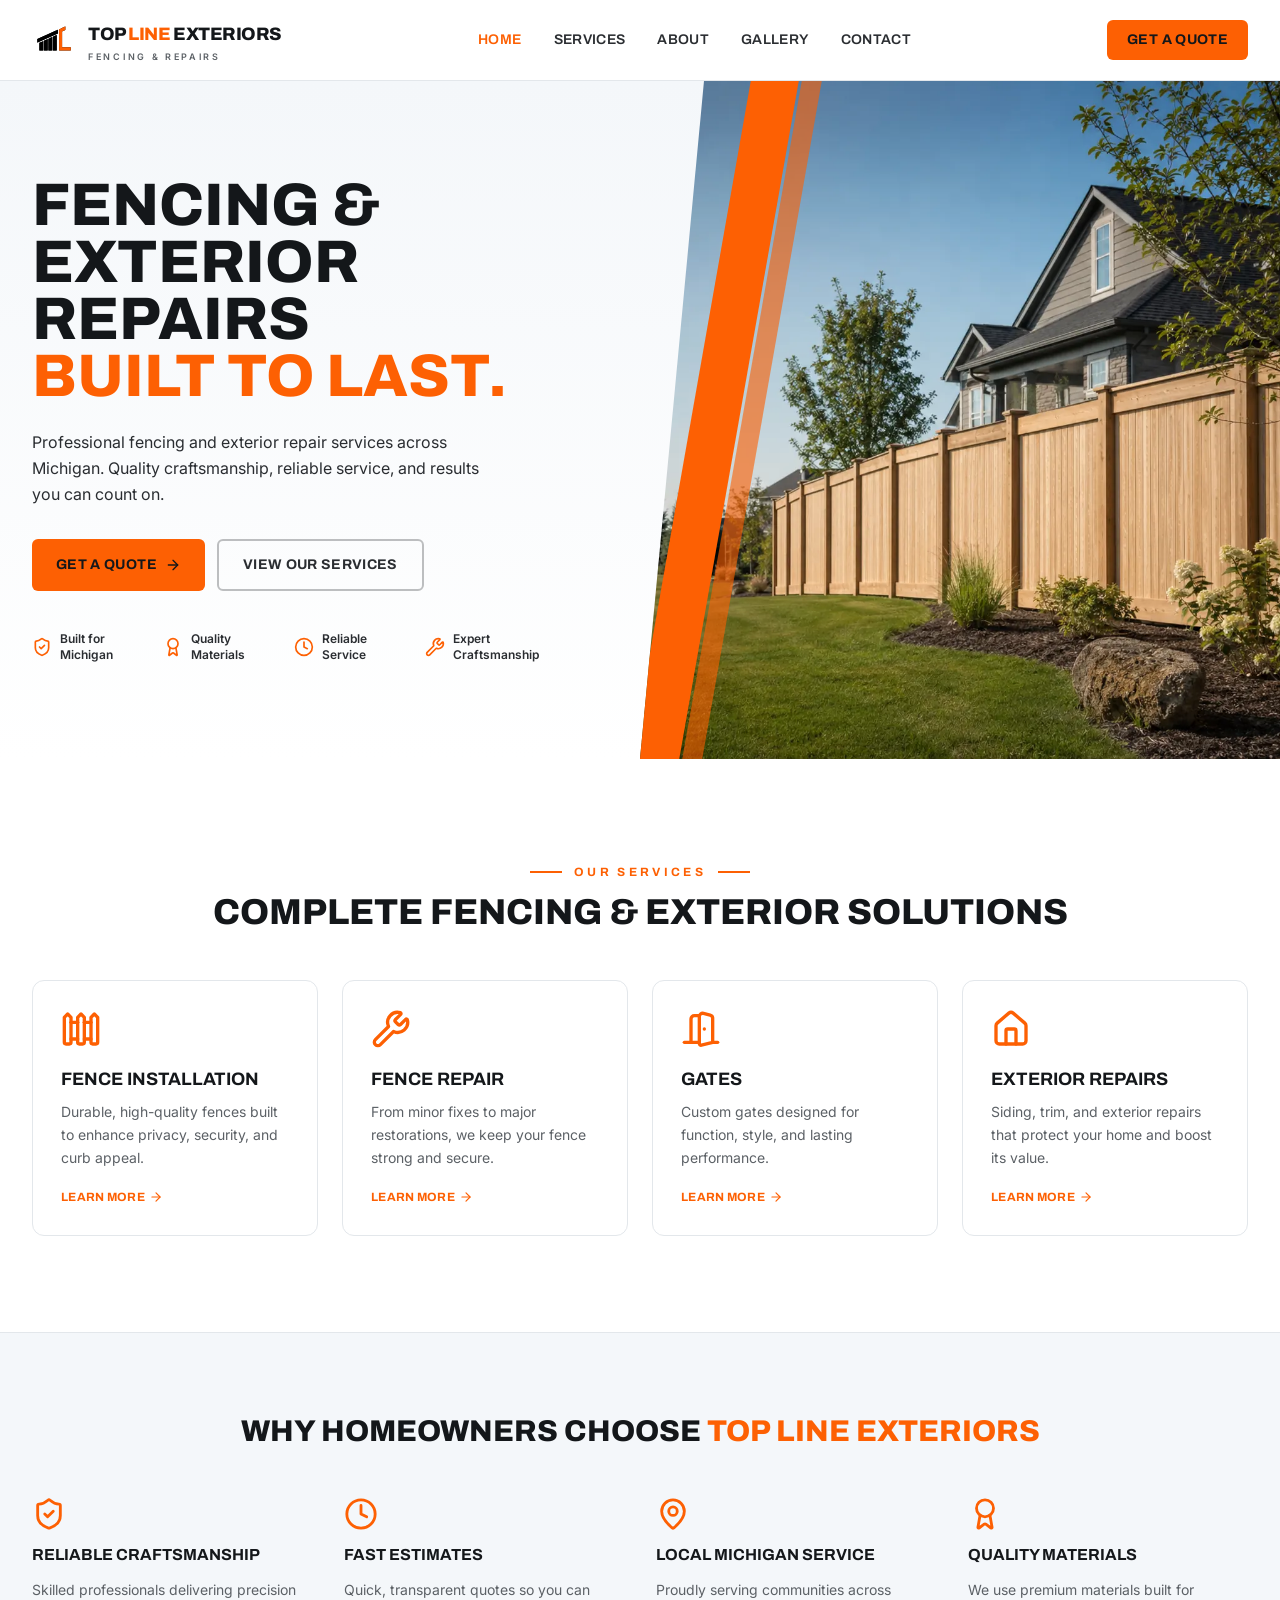
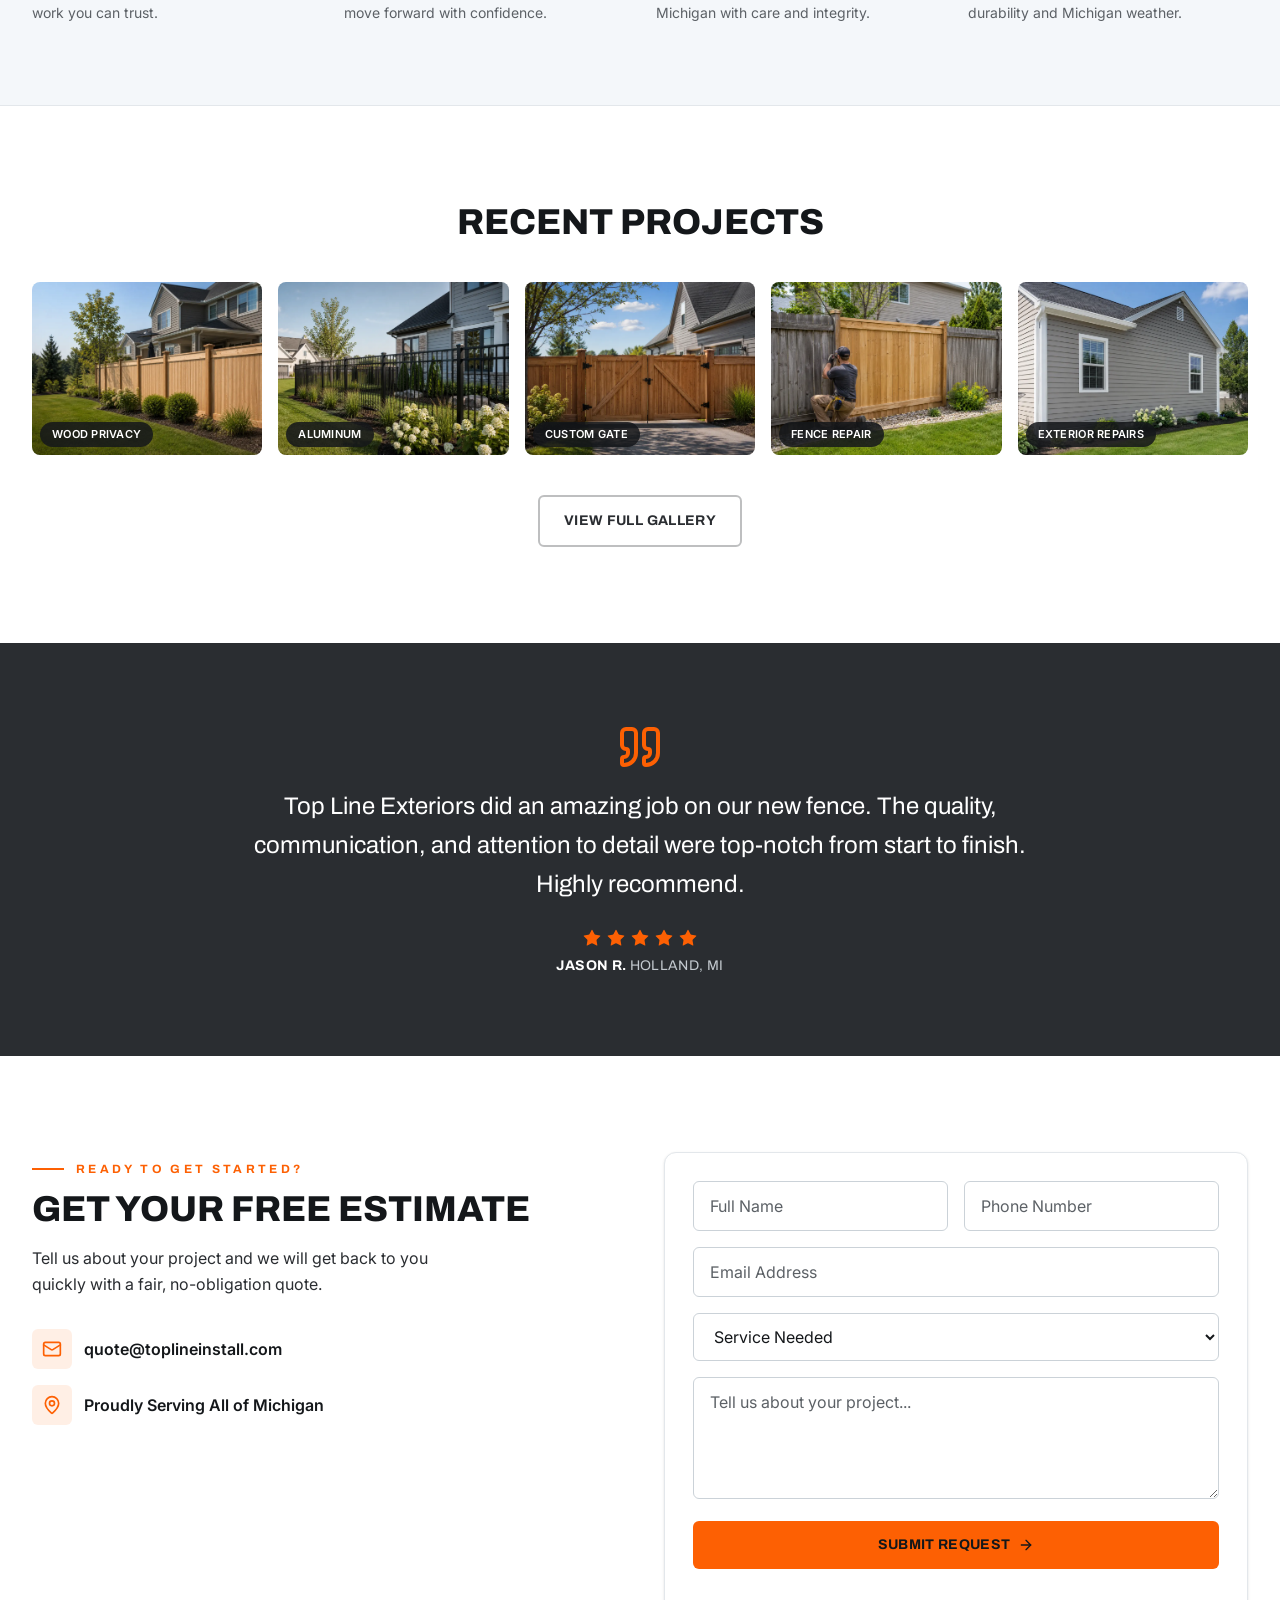
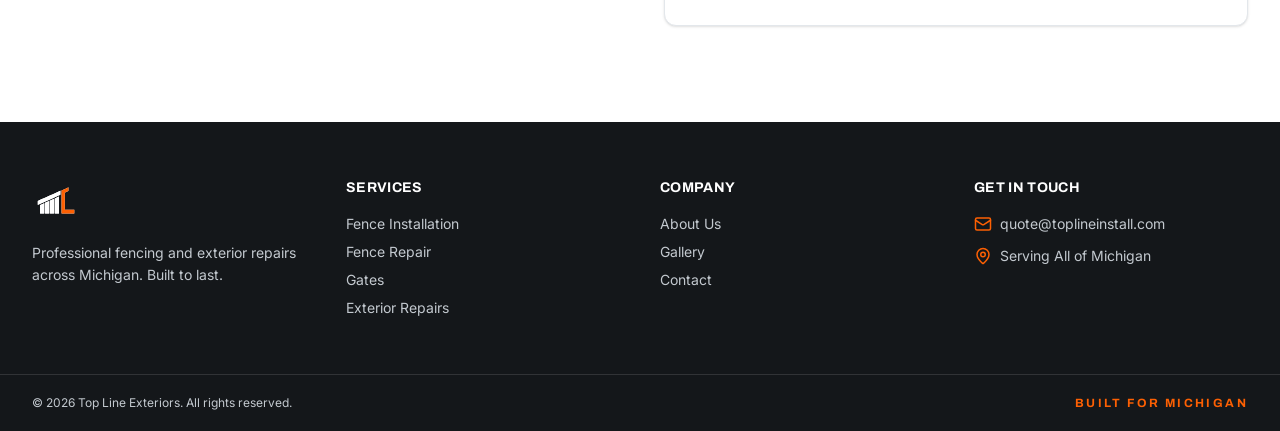
==== index.html @ e588670d "Gallery layout/filter, footer inset, no-zoom inputs, new OG, cleanup - Gallery: fold chips into the " ====
<!DOCTYPE html>
<html lang="en">
<head>
  <meta charset="UTF-8" />
  <meta name="viewport" content="width=device-width, initial-scale=1.0, viewport-fit=cover" />
  <title>Top Line Exteriors | Fencing &amp; Exterior Repairs in Michigan</title>
  <meta name="description" content="Professional fencing, custom gates, and exterior repairs across Michigan. Quality craftsmanship, reliable service, and a fair, no-obligation estimate. Built to last." />
  <meta name="theme-color" content="#FD6003" />

  <meta property="og:title" content="Top Line Exteriors | Fencing &amp; Exterior Repairs in Michigan" />
  <meta property="og:description" content="Professional fencing and exterior repairs across Michigan. Built to last. Get a free estimate." />
  <meta property="og:type" content="website" />
  <meta property="og:url" content="https://toplineinstall.com/" />
  <meta property="og:site_name" content="Top Line Exteriors" />
  <meta property="og:image" content="https://toplineinstall.com/assets/og-image.jpg" />
  <meta property="og:image:width" content="1200" />
  <meta property="og:image:height" content="630" />
  <meta name="twitter:card" content="summary_large_image" />
  <meta name="twitter:image" content="https://toplineinstall.com/assets/og-image.jpg" />
  <link rel="canonical" href="https://toplineinstall.com/" />

  <link rel="icon" href="assets/favicon.svg" type="image/svg+xml" />
  <link rel="icon" href="assets/favicon-32.png" sizes="32x32" type="image/png" />
  <link rel="apple-touch-icon" href="assets/apple-touch-icon.png" />
  <link rel="manifest" href="assets/site.webmanifest" />
  <link rel="preconnect" href="https://fonts.googleapis.com" />
  <link rel="preconnect" href="https://fonts.gstatic.com" crossorigin />
  <link href="https://fonts.googleapis.com/css2?family=Archivo:wght@500;600;700;800;900&family=Inter:wght@400;500;600&display=swap" rel="stylesheet" />
  <link rel="stylesheet" href="assets/css/site.css" />

  <script type="application/ld+json">
  {
    "@context": "https://schema.org",
    "@type": "HomeAndConstructionBusiness",
    "name": "Top Line Exteriors",
    "description": "Professional fencing and exterior repairs across Michigan.",
    "url": "https://toplineinstall.com/",
    "email": "quote@toplineinstall.com",
    "areaServed": "Michigan",
    "address": { "@type": "PostalAddress", "addressRegion": "MI", "addressCountry": "US" },
    "slogan": "Built to last."
  }
  </script>
</head>

<body class="bg-surface font-body text-body antialiased">
<svg xmlns="http://www.w3.org/2000/svg" width="0" height="0" style="position:absolute" aria-hidden="true"><symbol id="ic-fence" viewBox="0 0 24 24" fill="none" stroke="currentColor" stroke-width="2" stroke-linecap="round" stroke-linejoin="round"><path d="M4 3 2 5v15c0 .6.4 1 1 1h2c.6 0 1-.4 1-1V5Z" /> <path d="M6 8h4" /> <path d="M6 18h4" /> <path d="m12 3-2 2v15c0 .6.4 1 1 1h2c.6 0 1-.4 1-1V5Z" /> <path d="M14 8h4" /> <path d="M14 18h4" /> <path d="m20 3-2 2v15c0 .6.4 1 1 1h2c.6 0 1-.4 1-1V5Z" /></symbol><symbol id="ic-wrench" viewBox="0 0 24 24" fill="none" stroke="currentColor" stroke-width="2" stroke-linecap="round" stroke-linejoin="round"><path d="M14.7 6.3a1 1 0 0 0 0 1.4l1.6 1.6a1 1 0 0 0 1.4 0l3.106-3.105c.32-.322.863-.22.983.218a6 6 0 0 1-8.259 7.057l-7.91 7.91a1 1 0 0 1-2.999-3l7.91-7.91a6 6 0 0 1 7.057-8.259c.438.12.54.662.219.984z" /></symbol><symbol id="ic-door-open" viewBox="0 0 24 24" fill="none" stroke="currentColor" stroke-width="2" stroke-linecap="round" stroke-linejoin="round"><path d="M11 20H2" /> <path d="M11 4.562v16.157a1 1 0 0 0 1.242.97L19 20V5.562a2 2 0 0 0-1.515-1.94l-4-1A2 2 0 0 0 11 4.561z" /> <path d="M11 4H8a2 2 0 0 0-2 2v14" /> <path d="M14 12h.01" /> <path d="M22 20h-3" /></symbol><symbol id="ic-house" viewBox="0 0 24 24" fill="none" stroke="currentColor" stroke-width="2" stroke-linecap="round" stroke-linejoin="round"><path d="M15 21v-8a1 1 0 0 0-1-1h-4a1 1 0 0 0-1 1v8" /> <path d="M3 10a2 2 0 0 1 .709-1.528l7-6a2 2 0 0 1 2.582 0l7 6A2 2 0 0 1 21 10v9a2 2 0 0 1-2 2H5a2 2 0 0 1-2-2z" /></symbol><symbol id="ic-shield-check" viewBox="0 0 24 24" fill="none" stroke="currentColor" stroke-width="2" stroke-linecap="round" stroke-linejoin="round"><path d="M20 13c0 5-3.5 7.5-7.66 8.95a1 1 0 0 1-.67-.01C7.5 20.5 4 18 4 13V6a1 1 0 0 1 1-1c2 0 4.5-1.2 6.24-2.72a1.17 1.17 0 0 1 1.52 0C14.51 3.81 17 5 19 5a1 1 0 0 1 1 1z" /> <path d="m9 12 2 2 4-4" /></symbol><symbol id="ic-award" viewBox="0 0 24 24" fill="none" stroke="currentColor" stroke-width="2" stroke-linecap="round" stroke-linejoin="round"><path d="m15.477 12.89 1.515 8.526a.5.5 0 0 1-.81.47l-3.58-2.687a1 1 0 0 0-1.197 0l-3.586 2.686a.5.5 0 0 1-.81-.469l1.514-8.526" /> <circle cx="12" cy="8" r="6" /></symbol><symbol id="ic-clock" viewBox="0 0 24 24" fill="none" stroke="currentColor" stroke-width="2" stroke-linecap="round" stroke-linejoin="round"><circle cx="12" cy="12" r="10" /> <path d="M12 6v6l4 2" /></symbol><symbol id="ic-map-pin" viewBox="0 0 24 24" fill="none" stroke="currentColor" stroke-width="2" stroke-linecap="round" stroke-linejoin="round"><path d="M20 10c0 4.993-5.539 10.193-7.399 11.799a1 1 0 0 1-1.202 0C9.539 20.193 4 14.993 4 10a8 8 0 0 1 16 0" /> <circle cx="12" cy="10" r="3" /></symbol><symbol id="ic-mail" viewBox="0 0 24 24" fill="none" stroke="currentColor" stroke-width="2" stroke-linecap="round" stroke-linejoin="round"><path d="m22 7-8.991 5.727a2 2 0 0 1-2.009 0L2 7" /> <rect x="2" y="4" width="20" height="16" rx="2" /></symbol><symbol id="ic-phone" viewBox="0 0 24 24" fill="none" stroke="currentColor" stroke-width="2" stroke-linecap="round" stroke-linejoin="round"><path d="M13.832 16.568a1 1 0 0 0 1.213-.303l.355-.465A2 2 0 0 1 17 15h3a2 2 0 0 1 2 2v3a2 2 0 0 1-2 2A18 18 0 0 1 2 4a2 2 0 0 1 2-2h3a2 2 0 0 1 2 2v3a2 2 0 0 1-.8 1.6l-.468.351a1 1 0 0 0-.292 1.233 14 14 0 0 0 6.392 6.384" /></symbol><symbol id="ic-quote" viewBox="0 0 24 24" fill="none" stroke="currentColor" stroke-width="2" stroke-linecap="round" stroke-linejoin="round"><path d="M16 3a2 2 0 0 0-2 2v6a2 2 0 0 0 2 2 1 1 0 0 1 1 1v1a2 2 0 0 1-2 2 1 1 0 0 0-1 1v2a1 1 0 0 0 1 1 6 6 0 0 0 6-6V5a2 2 0 0 0-2-2z" /> <path d="M5 3a2 2 0 0 0-2 2v6a2 2 0 0 0 2 2 1 1 0 0 1 1 1v1a2 2 0 0 1-2 2 1 1 0 0 0-1 1v2a1 1 0 0 0 1 1 6 6 0 0 0 6-6V5a2 2 0 0 0-2-2z" /></symbol><symbol id="ic-star" viewBox="0 0 24 24" fill="currentColor" stroke="none"><path d="M11.525 2.295a.53.53 0 0 1 .95 0l2.31 4.679a2.123 2.123 0 0 0 1.595 1.16l5.166.756a.53.53 0 0 1 .294.904l-3.736 3.638a2.123 2.123 0 0 0-.611 1.878l.882 5.14a.53.53 0 0 1-.771.56l-4.618-2.428a2.122 2.122 0 0 0-1.973 0L6.396 21.01a.53.53 0 0 1-.77-.56l.881-5.139a2.122 2.122 0 0 0-.611-1.879L2.16 9.795a.53.53 0 0 1 .294-.906l5.165-.755a2.122 2.122 0 0 0 1.597-1.16z" /></symbol><symbol id="ic-arrow-right" viewBox="0 0 24 24" fill="none" stroke="currentColor" stroke-width="2" stroke-linecap="round" stroke-linejoin="round"><path d="M5 12h14" /> <path d="m12 5 7 7-7 7" /></symbol><symbol id="ic-menu" viewBox="0 0 24 24" fill="none" stroke="currentColor" stroke-width="2" stroke-linecap="round" stroke-linejoin="round"><path d="M4 5h16" /> <path d="M4 12h16" /> <path d="M4 19h16" /></symbol><symbol id="ic-image" viewBox="0 0 24 24" fill="none" stroke="currentColor" stroke-width="2" stroke-linecap="round" stroke-linejoin="round"><rect width="18" height="18" x="3" y="3" rx="2" ry="2" /> <circle cx="9" cy="9" r="2" /> <path d="m21 15-3.086-3.086a2 2 0 0 0-2.828 0L6 21" /></symbol><symbol id="ic-check" viewBox="0 0 24 24" fill="none" stroke="currentColor" stroke-width="2" stroke-linecap="round" stroke-linejoin="round"><path d="M20 6 9 17l-5-5" /></symbol></svg>
  <!-- ===== HEADER ===== -->
  <header class="sticky top-0 z-50 border-b border-line bg-surface/95 backdrop-blur">
    <div class="container-page flex h-20 items-center justify-between gap-4">
      <a href="index.html" class="flex items-center gap-3">
        <img src="assets/logo-dark.svg" alt="Top Line Exteriors" class="h-11 w-11 shrink-0" />
        <span class="leading-none">
          <span class="block font-display text-base font-extrabold uppercase tracking-tight text-ink sm:text-lg">Top <span class="text-brand">Line</span> Exteriors</span>
          <span class="mt-1 block text-[9px] font-semibold uppercase tracking-[0.3em] text-muted">Fencing &amp; Repairs</span>
        </span>
      </a>
      <nav class="hidden items-center gap-8 lg:flex">
        <a href="index.html" class="nav-link nav-link-active">Home</a>
        <a href="services.html" class="nav-link">Services</a>
        <a href="about.html" class="nav-link">About</a>
        <a href="gallery.html" class="nav-link">Gallery</a>
        <a href="contact.html" class="nav-link">Contact</a>
      </nav>
      <div class="flex items-center gap-2">
        <a href="contact.html" class="btn btn-primary btn-sm hidden sm:inline-flex">Get a Quote</a>
        <button id="navToggle" aria-label="Toggle menu" aria-expanded="false" aria-controls="mobileMenu" class="rounded-md p-2 text-ink lg:hidden">
          <svg width="26" height="26" aria-hidden="true"><use href="#ic-menu"></use></svg>
        </button>
      </div>
    </div>
    <div id="mobileMenu" class="hidden border-t border-line bg-surface lg:hidden">
      <nav class="container-page flex flex-col py-2">
        <a href="index.html" class="nav-link nav-link-active py-3">Home</a>
        <a href="services.html" class="nav-link py-3">Services</a>
        <a href="about.html" class="nav-link py-3">About</a>
        <a href="gallery.html" class="nav-link py-3">Gallery</a>
        <a href="contact.html" class="nav-link py-3">Contact</a>
        <a href="contact.html" class="btn btn-primary btn-block my-3">Get a Quote</a>
      </nav>
    </div>
  </header>

  <main>
    <!-- ===== HERO (mobile: full-bleed image + vignette) ===== -->
    <section class="relative overflow-hidden lg:hidden">
      <img src="assets/img/hero-fence.webp" alt="Cedar privacy fence on a Michigan property" class="absolute inset-0 h-full w-full object-cover" loading="eager" fetchpriority="high" />
      <div aria-hidden="true" class="absolute inset-0" style="background:linear-gradient(to top, rgba(6,9,7,0.92) 0%, rgba(6,9,7,0.82) 52%, rgba(6,9,7,0.55) 74%, rgba(6,9,7,0.18) 100%);"></div>
      <div aria-hidden="true" class="pointer-events-none absolute inset-0 overflow-hidden">
        <div class="absolute -top-20 -bottom-20 -left-4 w-9 -skew-x-[14deg] bg-brand"></div>
        <div class="absolute -top-20 -bottom-20 left-3 w-3 -skew-x-[14deg] bg-brand/60"></div>
      </div>
      <div class="relative z-10 flex min-h-[calc(100svh_-_5rem_-_env(safe-area-inset-top))] flex-col justify-end px-5 pt-20 pb-[calc(env(safe-area-inset-bottom)_+_1.75rem)] text-inverse">
        <h1 class="font-display text-4xl font-extrabold uppercase leading-[0.95] sm:text-5xl">Fencing &amp;<br />Exterior Repairs<br />Built to Last.</h1>
        <p class="mt-4 max-w-md leading-relaxed text-inverse/90">Professional fencing and exterior repair services across Michigan. Quality craftsmanship and results you can count on.</p>
        <div class="mt-6 flex flex-wrap gap-3">
          <a href="contact.html" class="btn btn-primary">Get a Quote <svg width="16" height="16" aria-hidden="true"><use href="#ic-arrow-right"></use></svg></a>
          <a href="services.html" class="btn btn-outline-inverse">View Our Services</a>
        </div>
        <ul class="mt-6 grid grid-cols-2 gap-x-3 gap-y-3 text-xs font-semibold">
          <li class="flex items-center gap-2"><span class="text-brand"><svg width="20" height="20" aria-hidden="true"><use href="#ic-shield-check"></use></svg></span> Built for Michigan</li>
          <li class="flex items-center gap-2"><span class="text-brand"><svg width="20" height="20" aria-hidden="true"><use href="#ic-award"></use></svg></span> Quality Materials</li>
          <li class="flex items-center gap-2"><span class="text-brand"><svg width="20" height="20" aria-hidden="true"><use href="#ic-clock"></use></svg></span> Reliable Service</li>
          <li class="flex items-center gap-2"><span class="text-brand"><svg width="20" height="20" aria-hidden="true"><use href="#ic-wrench"></use></svg></span> Expert Craftsmanship</li>
        </ul>
      </div>
    </section>

    <!-- ===== HERO (desktop: split with diagonal cut) ===== -->
    <section class="relative hidden overflow-hidden bg-gradient-to-b from-surface-muted to-surface lg:block">
      <div class="mx-auto grid max-w-7xl items-stretch lg:grid-cols-2">
        <div class="px-5 py-14 lg:py-24 lg:pl-8 lg:pr-12">
          <h1 class="font-display text-4xl font-extrabold uppercase leading-[0.95] text-ink sm:text-5xl xl:text-6xl">
            Fencing &amp;<br />Exterior Repairs<br /><span class="text-brand">Built to Last.</span>
          </h1>
          <p class="mt-6 max-w-md leading-relaxed text-body">
            Professional fencing and exterior repair services across Michigan. Quality craftsmanship,
            reliable service, and results you can count on.
          </p>
          <div class="mt-8 flex flex-wrap gap-3">
            <a href="contact.html" class="btn btn-primary">Get a Quote
              <svg width="16" height="16" aria-hidden="true"><use href="#ic-arrow-right"></use></svg>
            </a>
            <a href="services.html" class="btn btn-outline">View Our Services</a>
          </div>
          <ul class="mt-10 grid max-w-lg grid-cols-2 gap-y-4 gap-x-3 sm:grid-cols-4">
            <li class="flex items-center gap-2 text-xs font-semibold text-body"><span class="text-brand"><svg width="20" height="20" aria-hidden="true"><use href="#ic-shield-check"></use></svg></span> Built for Michigan</li>
            <li class="flex items-center gap-2 text-xs font-semibold text-body"><span class="text-brand"><svg width="20" height="20" aria-hidden="true"><use href="#ic-award"></use></svg></span> Quality Materials</li>
            <li class="flex items-center gap-2 text-xs font-semibold text-body"><span class="text-brand"><svg width="20" height="20" aria-hidden="true"><use href="#ic-clock"></use></svg></span> Reliable Service</li>
            <li class="flex items-center gap-2 text-xs font-semibold text-body"><span class="text-brand"><svg width="20" height="20" aria-hidden="true"><use href="#ic-wrench"></use></svg></span> Expert Craftsmanship</li>
          </ul>
        </div>
        <div class="relative min-h-[300px] lg:min-h-[540px]">
          <img src="assets/img/hero-fence.webp" alt="Cedar privacy fence on a Michigan property" class="hero-clip absolute inset-0 object-cover w-full h-full" loading="eager" fetchpriority="high" />
          <div class="hero-clip pointer-events-none absolute inset-0 hidden lg:block">
            <div class="absolute -bottom-10 -top-10 left-[8%] w-12 -skew-x-[10deg] bg-brand"></div>
            <div class="absolute -bottom-10 -top-10 left-[16%] w-5 -skew-x-[10deg] bg-brand/60"></div>
          </div>
        </div>
      </div>
    </section>

    <!-- ===== SERVICES ===== -->
    <section id="services" class="section bg-surface">
      <div class="container-page">
        <div class="mb-12 text-center">
          <p class="eyebrow eyebrow-center mb-3">Our Services</p>
          <h2 class="section-title">Complete Fencing &amp; Exterior Solutions</h2>
        </div>
        <div class="grid gap-6 sm:grid-cols-2 lg:grid-cols-4">
          <article class="card card-hover">
            <span class="text-brand"><svg width="40" height="40" aria-hidden="true"><use href="#ic-fence"></use></svg></span>
            <h3 class="mt-4 mb-2 font-display text-lg font-bold uppercase text-ink">Fence Installation</h3>
            <p class="text-sm leading-relaxed text-muted">Durable, high-quality fences built to enhance privacy, security, and curb appeal.</p>
            <a href="services.html#fence-installation" class="link-more mt-5">Learn More <svg width="14" height="14" aria-hidden="true"><use href="#ic-arrow-right"></use></svg></a>
          </article>
          <article class="card card-hover">
            <span class="text-brand"><svg width="40" height="40" aria-hidden="true"><use href="#ic-wrench"></use></svg></span>
            <h3 class="mt-4 mb-2 font-display text-lg font-bold uppercase text-ink">Fence Repair</h3>
            <p class="text-sm leading-relaxed text-muted">From minor fixes to major restorations, we keep your fence strong and secure.</p>
            <a href="services.html#fence-repair" class="link-more mt-5">Learn More <svg width="14" height="14" aria-hidden="true"><use href="#ic-arrow-right"></use></svg></a>
          </article>
          <article class="card card-hover">
            <span class="text-brand"><svg width="40" height="40" aria-hidden="true"><use href="#ic-door-open"></use></svg></span>
            <h3 class="mt-4 mb-2 font-display text-lg font-bold uppercase text-ink">Gates</h3>
            <p class="text-sm leading-relaxed text-muted">Custom gates designed for function, style, and lasting performance.</p>
            <a href="services.html#gates" class="link-more mt-5">Learn More <svg width="14" height="14" aria-hidden="true"><use href="#ic-arrow-right"></use></svg></a>
          </article>
          <article class="card card-hover">
            <span class="text-brand"><svg width="40" height="40" aria-hidden="true"><use href="#ic-house"></use></svg></span>
            <h3 class="mt-4 mb-2 font-display text-lg font-bold uppercase text-ink">Exterior Repairs</h3>
            <p class="text-sm leading-relaxed text-muted">Siding, trim, and exterior repairs that protect your home and boost its value.</p>
            <a href="services.html#exterior-repairs" class="link-more mt-5">Learn More <svg width="14" height="14" aria-hidden="true"><use href="#ic-arrow-right"></use></svg></a>
          </article>
        </div>
      </div>
    </section>

    <!-- ===== WHY CHOOSE ===== -->
    <section class="section-tight border-y border-line bg-surface-muted">
      <div class="container-page">
        <h2 class="mb-12 text-center font-display text-2xl font-extrabold uppercase text-ink sm:text-3xl">Why Homeowners Choose <span class="text-brand">Top Line Exteriors</span></h2>
        <div class="grid gap-8 sm:grid-cols-2 lg:grid-cols-4">
          <div class="flex flex-col items-start gap-3">
            <span class="text-brand"><svg width="34" height="34" aria-hidden="true"><use href="#ic-shield-check"></use></svg></span>
            <h3 class="font-display text-base font-bold uppercase text-ink">Reliable Craftsmanship</h3>
            <p class="text-sm leading-relaxed text-muted">Skilled professionals delivering precision work you can trust.</p>
          </div>
          <div class="flex flex-col items-start gap-3">
            <span class="text-brand"><svg width="34" height="34" aria-hidden="true"><use href="#ic-clock"></use></svg></span>
            <h3 class="font-display text-base font-bold uppercase text-ink">Fast Estimates</h3>
            <p class="text-sm leading-relaxed text-muted">Quick, transparent quotes so you can move forward with confidence.</p>
          </div>
          <div class="flex flex-col items-start gap-3">
            <span class="text-brand"><svg width="34" height="34" aria-hidden="true"><use href="#ic-map-pin"></use></svg></span>
            <h3 class="font-display text-base font-bold uppercase text-ink">Local Michigan Service</h3>
            <p class="text-sm leading-relaxed text-muted">Proudly serving communities across Michigan with care and integrity.</p>
          </div>
          <div class="flex flex-col items-start gap-3">
            <span class="text-brand"><svg width="34" height="34" aria-hidden="true"><use href="#ic-award"></use></svg></span>
            <h3 class="font-display text-base font-bold uppercase text-ink">Quality Materials</h3>
            <p class="text-sm leading-relaxed text-muted">We use premium materials built for durability and Michigan weather.</p>
          </div>
        </div>
      </div>
    </section>

    <!-- ===== RECENT PROJECTS ===== -->
    <section class="section bg-surface">
      <div class="container-page">
        <h2 class="mb-10 text-center section-title">Recent Projects</h2>
        <div class="grid grid-cols-2 gap-4 md:grid-cols-3 lg:grid-cols-5">
          <figure class="relative overflow-hidden rounded-lg">
            <img src="assets/img/wood-privacy-fence.webp" alt="Wood privacy fence" class="aspect-[4/3] w-full object-cover" loading="lazy" />
            <figcaption class="tag">Wood Privacy</figcaption>
          </figure>
          <figure class="relative overflow-hidden rounded-lg">
            <img src="assets/img/aluminum-fence.webp" alt="Black aluminum fence" class="aspect-[4/3] w-full object-cover" loading="lazy" />
            <figcaption class="tag">Aluminum</figcaption>
          </figure>
          <figure class="relative overflow-hidden rounded-lg">
            <img src="assets/img/wood-gate.webp" alt="Custom cedar swing gate" class="aspect-[4/3] w-full object-cover" loading="lazy" />
            <figcaption class="tag">Custom Gate</figcaption>
          </figure>
          <figure class="relative overflow-hidden rounded-lg">
            <img src="assets/img/fence-repair.webp" alt="Fence repair and panel replacement" class="aspect-[4/3] w-full object-cover" loading="lazy" />
            <figcaption class="tag">Fence Repair</figcaption>
          </figure>
          <figure class="relative overflow-hidden rounded-lg">
            <img src="assets/img/exterior-repairs.webp" alt="Siding and exterior repair" class="aspect-[4/3] w-full object-cover" loading="lazy" />
            <figcaption class="tag">Exterior Repairs</figcaption>
          </figure>
        </div>
        <div class="mt-10 text-center">
          <a href="gallery.html" class="btn btn-outline">View Full Gallery</a>
        </div>
      </div>
    </section>

    <!-- ===== TESTIMONIAL ===== -->
    <section class="section-tight bg-surface-dark text-inverse">
      <div class="mx-auto max-w-4xl px-5 text-center lg:px-8">
        <span class="text-brand"><svg width="48" height="48" aria-hidden="true" class="mx-auto"><use href="#ic-quote"></use></svg></span>
        <p class="mt-4 mb-6 font-display text-xl leading-relaxed sm:text-2xl">Top Line Exteriors did an amazing job on our new fence. The quality, communication, and attention to detail were top-notch from start to finish. Highly recommend.</p>
        <div class="mb-2 flex items-center justify-center gap-1 text-brand" aria-label="5 out of 5 stars">
          <svg width="20" height="20" aria-hidden="true"><use href="#ic-star"></use></svg>
          <svg width="20" height="20" aria-hidden="true"><use href="#ic-star"></use></svg>
          <svg width="20" height="20" aria-hidden="true"><use href="#ic-star"></use></svg>
          <svg width="20" height="20" aria-hidden="true"><use href="#ic-star"></use></svg>
          <svg width="20" height="20" aria-hidden="true"><use href="#ic-star"></use></svg>
        </div>
        <p class="font-display text-sm font-bold uppercase tracking-wide">Jason R. <span class="font-normal text-inverse-muted">Holland, MI</span></p>
      </div>
    </section>

    <!-- ===== ESTIMATE CTA ===== -->
    <section id="estimate" class="section bg-surface">
      <div class="mx-auto grid max-w-7xl items-start gap-12 px-5 lg:grid-cols-2 lg:px-8">
        <div>
          <p class="eyebrow mb-3">Ready to Get Started?</p>
          <h2 class="mb-4 section-title">Get Your Free Estimate</h2>
          <p class="mb-8 max-w-md leading-relaxed text-body">Tell us about your project and we will get back to you quickly with a fair, no-obligation quote.</p>
          <ul class="space-y-4">
            <li class="flex items-center gap-3"><span class="inline-flex h-10 w-10 items-center justify-center rounded-md bg-brand/10 text-brand"><svg width="20" height="20" aria-hidden="true"><use href="#ic-mail"></use></svg></span><a href="mailto:quote@toplineinstall.com" class="font-semibold text-ink hover:text-brand">quote@toplineinstall.com</a></li>
            <li class="flex items-center gap-3"><span class="inline-flex h-10 w-10 items-center justify-center rounded-md bg-brand/10 text-brand"><svg width="20" height="20" aria-hidden="true"><use href="#ic-map-pin"></use></svg></span><span class="font-semibold text-ink">Proudly Serving All of Michigan</span></li>
          </ul>
        </div>
        <div class="card shadow-sm">
          <form class="js-contact-form space-y-4" novalidate>
            <input type="hidden" name="access_key" value="fa5c3468-0ef7-4601-a493-540828039c53" />
            <input type="checkbox" name="botcheck" class="hidden" style="display:none" tabindex="-1" autocomplete="off" aria-hidden="true" />
            <div class="grid gap-4 sm:grid-cols-2">
              <div>
                <label for="name" class="field-label">Full name</label>
                <input id="name" name="name" type="text" required placeholder="Full Name" class="input" />
              </div>
              <div>
                <label for="phone" class="field-label">Phone number</label>
                <input id="phone" name="phone" type="tel" placeholder="Phone Number" class="input" />
              </div>
            </div>
            <div>
              <label for="email" class="field-label">Email address</label>
              <input id="email" name="email" type="email" required placeholder="Email Address" class="input" />
            </div>
            <div>
              <label for="service" class="field-label">Service needed</label>
              <select id="service" name="service" class="select">
                <option value="">Service Needed</option>
                <option>Fence Installation</option>
                <option>Fence Repair</option>
                <option>Gates</option>
                <option>Exterior Repairs</option>
              </select>
            </div>
            <div>
              <label for="message" class="field-label">Project details</label>
              <textarea id="message" name="message" rows="4" placeholder="Tell us about your project..." class="textarea"></textarea>
            </div>
            <button type="submit" class="btn btn-primary btn-block">Submit Request
              <svg width="16" height="16" aria-hidden="true"><use href="#ic-arrow-right"></use></svg>
            </button>
            <p data-form-status role="status" aria-live="polite" class="mt-3 text-sm text-muted"></p>
          </form>
        </div>
      </div>
    </section>
  </main>

  <!-- ===== FOOTER ===== -->
  <footer class="bg-surface-darkest text-inverse-muted">
    <div class="container-page grid gap-10 py-14 sm:grid-cols-2 lg:grid-cols-4">
      <div>
        <img src="assets/logo-reversed.svg" alt="Top Line Exteriors" class="mb-4 h-12 w-12" />
        <p class="max-w-xs text-sm leading-relaxed text-inverse-muted">Professional fencing and exterior repairs across Michigan. Built to last.</p>
      </div>
      <div>
        <h3 class="mb-4 font-display text-sm font-bold uppercase tracking-wide text-inverse">Services</h3>
        <ul class="space-y-2 text-sm">
          <li><a href="services.html#fence-installation" class="hover:text-brand">Fence Installation</a></li>
          <li><a href="services.html#fence-repair" class="hover:text-brand">Fence Repair</a></li>
          <li><a href="services.html#gates" class="hover:text-brand">Gates</a></li>
          <li><a href="services.html#exterior-repairs" class="hover:text-brand">Exterior Repairs</a></li>
        </ul>
      </div>
      <div>
        <h3 class="mb-4 font-display text-sm font-bold uppercase tracking-wide text-inverse">Company</h3>
        <ul class="space-y-2 text-sm">
          <li><a href="about.html" class="hover:text-brand">About Us</a></li>
          <li><a href="gallery.html" class="hover:text-brand">Gallery</a></li>
          <li><a href="contact.html" class="hover:text-brand">Contact</a></li>
        </ul>
      </div>
      <div>
        <h3 class="mb-4 font-display text-sm font-bold uppercase tracking-wide text-inverse">Get in Touch</h3>
        <ul class="space-y-3 text-sm">
          <li class="flex items-center gap-2"><span class="text-brand"><svg width="18" height="18" aria-hidden="true"><use href="#ic-mail"></use></svg></span><a href="mailto:quote@toplineinstall.com" class="hover:text-brand">quote@toplineinstall.com</a></li>
          <li class="flex items-center gap-2"><span class="text-brand"><svg width="18" height="18" aria-hidden="true"><use href="#ic-map-pin"></use></svg></span> Serving All of Michigan</li>
        </ul>
      </div>
    </div>
    <div class="border-t border-line-inverse">
      <div class="container-page flex flex-col items-center justify-between gap-2 py-5 text-xs text-inverse-muted sm:flex-row">
        <span>&copy; 2026 Top Line Exteriors. All rights reserved.</span>
        <span class="font-display font-bold uppercase tracking-[0.2em] text-brand">Built for Michigan</span>
      </div>
    </div>
  </footer>

  <script src="assets/js/contact-form.js" defer></script>
  <script>
    (function () {
      var btn = document.getElementById('navToggle'), menu = document.getElementById('mobileMenu');
      if (btn && menu) btn.addEventListener('click', function () {
        var open = menu.classList.toggle('hidden') === false;
        btn.setAttribute('aria-expanded', String(open));
      });
    })();
  </script>
</body>
</html>
---- assets/css/site.css ----
/*! tailwindcss v4.3.2 | MIT License | https://tailwindcss.com */
@layer properties{@supports (((-webkit-hyphens:none)) and (not (margin-trim:inline))) or ((-moz-orient:inline) and (not (color:rgb(from red r g b)))){*,:before,:after,::backdrop{--tw-rotate-x:initial;--tw-rotate-y:initial;--tw-rotate-z:initial;--tw-skew-x:initial;--tw-skew-y:initial;--tw-space-y-reverse:0;--tw-border-style:solid;--tw-gradient-position:initial;--tw-gradient-from:#0000;--tw-gradient-via:#0000;--tw-gradient-to:#0000;--tw-gradient-stops:initial;--tw-gradient-via-stops:initial;--tw-gradient-from-position:0%;--tw-gradient-via-position:50%;--tw-gradient-to-position:100%;--tw-leading:initial;--tw-font-weight:initial;--tw-tracking:initial;--tw-shadow:0 0 #0000;--tw-shadow-color:initial;--tw-shadow-alpha:100%;--tw-inset-shadow:0 0 #0000;--tw-inset-shadow-color:initial;--tw-inset-shadow-alpha:100%;--tw-ring-color:initial;--tw-ring-shadow:0 0 #0000;--tw-inset-ring-color:initial;--tw-inset-ring-shadow:0 0 #0000;--tw-ring-inset:initial;--tw-ring-offset-width:0px;--tw-ring-offset-color:#fff;--tw-ring-offset-shadow:0 0 #0000;--tw-blur:initial;--tw-brightness:initial;--tw-contrast:initial;--tw-grayscale:initial;--tw-hue-rotate:initial;--tw-invert:initial;--tw-opacity:initial;--tw-saturate:initial;--tw-sepia:initial;--tw-drop-shadow:initial;--tw-drop-shadow-color:initial;--tw-drop-shadow-alpha:100%;--tw-drop-shadow-size:initial;--tw-backdrop-blur:initial;--tw-backdrop-brightness:initial;--tw-backdrop-contrast:initial;--tw-backdrop-grayscale:initial;--tw-backdrop-hue-rotate:initial;--tw-backdrop-invert:initial;--tw-backdrop-opacity:initial;--tw-backdrop-saturate:initial;--tw-backdrop-sepia:initial;--tw-ease:initial}}}@layer theme{:root,:host{--font-sans:ui-sans-serif, system-ui, sans-serif, "Apple Color Emoji", "Segoe UI Emoji", "Segoe UI Symbol", "Noto Color Emoji";--font-mono:ui-monospace, SFMono-Regular, Menlo, Monaco, Consolas, "Liberation Mono", "Courier New", monospace;--spacing:.25rem;--container-xs:20rem;--container-md:28rem;--container-lg:32rem;--container-xl:36rem;--container-2xl:42rem;--container-4xl:56rem;--container-6xl:72rem;--container-7xl:80rem;--text-xs:.75rem;--text-xs--line-height:calc(1 / .75);--text-sm:.875rem;--text-sm--line-height:calc(1.25 / .875);--text-base:1rem;--text-base--line-height:calc(1.5 / 1);--text-lg:1.125rem;--text-lg--line-height:calc(1.75 / 1.125);--text-xl:1.25rem;--text-xl--line-height:calc(1.75 / 1.25);--text-2xl:1.5rem;--text-2xl--line-height:calc(2 / 1.5);--text-3xl:1.875rem;--text-3xl--line-height:calc(2.25 / 1.875);--text-4xl:2.25rem;--text-4xl--line-height:calc(2.5 / 2.25);--text-5xl:3rem;--text-5xl--line-height:1;--text-6xl:3.75rem;--text-6xl--line-height:1;--text-7xl:4.5rem;--text-7xl--line-height:1;--text-8xl:6rem;--text-8xl--line-height:1;--font-weight-normal:400;--font-weight-semibold:600;--font-weight-bold:700;--font-weight-extrabold:800;--tracking-tight:-.025em;--tracking-wide:.025em;--tracking-widest:.1em;--leading-relaxed:1.625;--radius-md:.375rem;--radius-lg:.5rem;--radius-xl:.75rem;--ease-in-out:cubic-bezier(.4, 0, .2, 1);--default-transition-duration:.15s;--default-transition-timing-function:cubic-bezier(.4, 0, .2, 1);--default-font-family:var(--font-sans);--default-mono-font-family:var(--font-mono);--color-brand:#fd6003;--color-brand-hover:#e0540a;--color-on-brand:#14171a;--color-ink:#14171a;--color-body:#2a2d31;--color-muted:#5c6166;--color-inverse:#fff;--color-inverse-muted:#c3c9cf;--color-surface:#fff;--color-surface-muted:#f4f7fa;--color-surface-sunken:#eaeef2;--color-surface-dark:#2a2d31;--color-surface-darkest:#14171a;--color-line:#e3e7eb;--color-line-strong:#cbd2d8;--color-line-inverse:#ffffff1f;--font-display:"Archivo", system-ui, sans-serif;--font-body:"Inter", system-ui, sans-serif}}@layer base{*,:after,:before,::backdrop{box-sizing:border-box;border:0 solid;margin:0;padding:0}::file-selector-button{box-sizing:border-box;border:0 solid;margin:0;padding:0}html,:host{-webkit-text-size-adjust:100%;tab-size:4;line-height:1.5;font-family:var(--default-font-family,ui-sans-serif, system-ui, sans-serif, "Apple Color Emoji", "Segoe UI Emoji", "Segoe UI Symbol", "Noto Color Emoji");font-feature-settings:var(--default-font-feature-settings,normal);font-variation-settings:var(--default-font-variation-settings,normal);-webkit-tap-highlight-color:transparent}hr{height:0;color:inherit;border-top-width:1px}abbr:where([title]){-webkit-text-decoration:underline dotted;text-decoration:underline dotted}h1,h2,h3,h4,h5,h6{font-size:inherit;font-weight:inherit}a{color:inherit;-webkit-text-decoration:inherit;-webkit-text-decoration:inherit;-webkit-text-decoration:inherit;text-decoration:inherit}b,strong{font-weight:bolder}code,kbd,samp,pre{font-family:var(--default-mono-font-family,ui-monospace, SFMono-Regular, Menlo, Monaco, Consolas, "Liberation Mono", "Courier New", monospace);font-feature-settings:var(--default-mono-font-feature-settings,normal);font-variation-settings:var(--default-mono-font-variation-settings,normal);font-size:1em}small{font-size:80%}sub,sup{vertical-align:baseline;font-size:75%;line-height:0;position:relative}sub{bottom:-.25em}sup{top:-.5em}table{text-indent:0;border-color:inherit;border-collapse:collapse}:-moz-focusring{outline:auto}progress{vertical-align:baseline}summary{display:list-item}ol,ul,menu{list-style:none}img,svg,video,canvas,audio,iframe,embed,object{vertical-align:middle;display:block}img,video{max-width:100%;height:auto}button,input,select,optgroup,textarea{font:inherit;font-feature-settings:inherit;font-variation-settings:inherit;letter-spacing:inherit;color:inherit;opacity:1;background-color:#0000;border-radius:0}::file-selector-button{font:inherit;font-feature-settings:inherit;font-variation-settings:inherit;letter-spacing:inherit;color:inherit;opacity:1;background-color:#0000;border-radius:0}:where(select:is([multiple],[size])) optgroup{font-weight:bolder}:where(select:is([multiple],[size])) optgroup option{padding-inline-start:20px}::file-selector-button{margin-inline-end:4px}::placeholder{opacity:1}@supports (not ((-webkit-appearance:-apple-pay-button))) or (contain-intrinsic-size:1px){::placeholder{color:currentColor}@supports (color:color-mix(in lab, red, red)){::placeholder{color:color-mix(in oklab, currentcolor 50%, transparent)}}}textarea{resize:vertical}::-webkit-search-decoration{-webkit-appearance:none}::-webkit-date-and-time-value{min-height:1lh;text-align:inherit}::-webkit-datetime-edit{display:inline-flex}::-webkit-datetime-edit-fields-wrapper{padding:0}::-webkit-datetime-edit{padding-block:0}::-webkit-datetime-edit-year-field{padding-block:0}::-webkit-datetime-edit-month-field{padding-block:0}::-webkit-datetime-edit-day-field{padding-block:0}::-webkit-datetime-edit-hour-field{padding-block:0}::-webkit-datetime-edit-minute-field{padding-block:0}::-webkit-datetime-edit-second-field{padding-block:0}::-webkit-datetime-edit-millisecond-field{padding-block:0}::-webkit-datetime-edit-meridiem-field{padding-block:0}::-webkit-calendar-picker-indicator{line-height:1}:-moz-ui-invalid{box-shadow:none}button,input:where([type=button],[type=reset],[type=submit]){appearance:button}::file-selector-button{appearance:button}::-webkit-inner-spin-button{height:auto}::-webkit-outer-spin-button{height:auto}[hidden]:where(:not([hidden=until-found])){display:none!important}}@layer components{.container-page{width:100%;max-width:var(--container-7xl);padding-inline:calc(var(--spacing) * 5);margin-inline:auto}@media (min-width:64rem){.container-page{padding-inline:calc(var(--spacing) * 8)}}.section{padding-block:calc(var(--spacing) * 16)}@media (min-width:64rem){.section{padding-block:calc(var(--spacing) * 24)}}.section-tight{padding-block:calc(var(--spacing) * 14)}@media (min-width:64rem){.section-tight{padding-block:calc(var(--spacing) * 20)}}.btn{justify-content:center;align-items:center;gap:calc(var(--spacing) * 2);border-radius:var(--radius-md);padding-inline:calc(var(--spacing) * 6);padding-block:calc(var(--spacing) * 3.5);font-family:var(--font-display);font-size:var(--text-sm);line-height:var(--tw-leading,var(--text-sm--line-height));--tw-font-weight:var(--font-weight-bold);font-weight:var(--font-weight-bold);--tw-tracking:var(--tracking-wide);letter-spacing:var(--tracking-wide);text-transform:uppercase;transition-property:color,background-color,border-color,outline-color,text-decoration-color,fill,stroke,--tw-gradient-from,--tw-gradient-via,--tw-gradient-to,opacity,box-shadow,transform,translate,scale,rotate,filter,-webkit-backdrop-filter,backdrop-filter,display,content-visibility,overlay,pointer-events;transition-timing-function:var(--tw-ease,var(--default-transition-timing-function));transition-duration:var(--tw-duration,var(--default-transition-duration));display:inline-flex}.btn-sm{padding-inline:calc(var(--spacing) * 5);padding-block:calc(var(--spacing) * 2.5)}.btn-primary{background-color:var(--color-brand);color:var(--color-on-brand)}@media (hover:hover){.btn-primary:hover{background-color:var(--color-brand-hover)}}.btn-outline{border-style:var(--tw-border-style);border-width:2px;border-color:#2a2d314d}@supports (color:color-mix(in lab, red, red)){.btn-outline{border-color:color-mix(in oklab, var(--color-body) 30%, transparent)}}.btn-outline{color:var(--color-body)}@media (hover:hover){.btn-outline:hover{border-color:var(--color-body);background-color:var(--color-body);color:var(--color-inverse)}}.btn-inverse{background-color:var(--color-surface);color:var(--color-ink)}@media (hover:hover){.btn-inverse:hover{background-color:var(--color-surface-muted)}}.btn-outline-inverse{border-style:var(--tw-border-style);border-width:2px;border-color:#fff9}@supports (color:color-mix(in lab, red, red)){.btn-outline-inverse{border-color:color-mix(in oklab, var(--color-inverse) 60%, transparent)}}.btn-outline-inverse{color:var(--color-inverse)}@media (hover:hover){.btn-outline-inverse:hover{border-color:var(--color-inverse);background-color:var(--color-surface);color:var(--color-ink)}}.btn-block{width:100%}.field-label{clip-path:inset(50%);white-space:nowrap;border-width:0;width:1px;height:1px;margin:-1px;padding:0;position:absolute;overflow:hidden}.input,.select,.textarea{border-radius:var(--radius-md);border-style:var(--tw-border-style);border-width:1px;border-color:var(--color-line-strong);background-color:var(--color-surface);width:100%;padding-inline:calc(var(--spacing) * 4);padding-block:calc(var(--spacing) * 3);font-size:var(--text-base);line-height:var(--tw-leading,var(--text-base--line-height));color:var(--color-ink)}:is(.input,.select,.textarea)::placeholder{color:var(--color-muted)}:is(.input,.select,.textarea):focus{border-color:var(--color-brand);--tw-ring-shadow:var(--tw-ring-inset,) 0 0 0 calc(2px + var(--tw-ring-offset-width)) var(--tw-ring-color,currentcolor);box-shadow:var(--tw-inset-shadow), var(--tw-inset-ring-shadow), var(--tw-ring-offset-shadow), var(--tw-ring-shadow), var(--tw-shadow);--tw-ring-color:#fd60034d}@supports (color:color-mix(in lab, red, red)){:is(.input,.select,.textarea):focus{--tw-ring-color:color-mix(in oklab, var(--color-brand) 30%, transparent)}}:is(.input,.select,.textarea):focus{--tw-outline-style:none;outline-style:none}.card{border-radius:var(--radius-xl);border-style:var(--tw-border-style);border-width:1px;border-color:var(--color-line);background-color:var(--color-surface);padding:calc(var(--spacing) * 7)}.card-hover{transition-property:color,background-color,border-color,outline-color,text-decoration-color,fill,stroke,--tw-gradient-from,--tw-gradient-via,--tw-gradient-to,opacity,box-shadow,transform,translate,scale,rotate,filter,-webkit-backdrop-filter,backdrop-filter,display,content-visibility,overlay,pointer-events;transition-timing-function:var(--tw-ease,var(--default-transition-timing-function));transition-duration:var(--tw-duration,var(--default-transition-duration))}@media (hover:hover){.card-hover:hover{border-color:var(--color-brand);--tw-shadow:0 10px 15px -3px var(--tw-shadow-color,#0000001a), 0 4px 6px -4px var(--tw-shadow-color,#0000001a);box-shadow:var(--tw-inset-shadow), var(--tw-inset-ring-shadow), var(--tw-ring-offset-shadow), var(--tw-ring-shadow), var(--tw-shadow)}}.eyebrow{align-items:center;gap:calc(var(--spacing) * 3);font-family:var(--font-display);font-size:var(--text-xs);line-height:var(--tw-leading,var(--text-xs--line-height));--tw-font-weight:var(--font-weight-bold);font-weight:var(--font-weight-bold);--tw-tracking:.28em;letter-spacing:.28em;color:var(--color-brand);text-transform:uppercase;display:inline-flex}.eyebrow:before{content:"";background:var(--color-brand);width:2rem;height:2px;display:block}.eyebrow-center{justify-content:center}.eyebrow-center:after{content:"";background:var(--color-brand);width:2rem;height:2px;display:block}.section-title{font-family:var(--font-display);font-size:var(--text-3xl);line-height:var(--tw-leading,var(--text-3xl--line-height));--tw-font-weight:var(--font-weight-extrabold);font-weight:var(--font-weight-extrabold);color:var(--color-ink);text-transform:uppercase}@media (min-width:40rem){.section-title{font-size:var(--text-4xl);line-height:var(--tw-leading,var(--text-4xl--line-height))}}.link-more{align-items:center;gap:var(--spacing);font-family:var(--font-display);font-size:var(--text-xs);line-height:var(--tw-leading,var(--text-xs--line-height));--tw-font-weight:var(--font-weight-bold);font-weight:var(--font-weight-bold);--tw-tracking:var(--tracking-wide);letter-spacing:var(--tracking-wide);color:var(--color-brand);text-transform:uppercase;display:inline-flex}.nav-link{font-family:var(--font-display);font-size:var(--text-sm);line-height:var(--tw-leading,var(--text-sm--line-height));--tw-font-weight:var(--font-weight-semibold);font-weight:var(--font-weight-semibold);--tw-tracking:var(--tracking-wide);letter-spacing:var(--tracking-wide);color:var(--color-body);text-transform:uppercase;transition-property:color,background-color,border-color,outline-color,text-decoration-color,fill,stroke,--tw-gradient-from,--tw-gradient-via,--tw-gradient-to,opacity,box-shadow,transform,translate,scale,rotate,filter,-webkit-backdrop-filter,backdrop-filter,display,content-visibility,overlay,pointer-events;transition-timing-function:var(--tw-ease,var(--default-transition-timing-function));transition-duration:var(--tw-duration,var(--default-transition-duration))}@media (hover:hover){.nav-link:hover{color:var(--color-brand)}}.nav-link-active{color:var(--color-brand)}.chip{cursor:pointer;border-style:var(--tw-border-style);border-width:1px;border-color:var(--color-line);padding-inline:calc(var(--spacing) * 4);padding-block:calc(var(--spacing) * 1.5);font-size:var(--text-xs);line-height:var(--tw-leading,var(--text-xs--line-height));--tw-font-weight:var(--font-weight-semibold);font-weight:var(--font-weight-semibold);--tw-tracking:var(--tracking-wide);letter-spacing:var(--tracking-wide);color:var(--color-body);text-transform:uppercase;transition-property:color,background-color,border-color,outline-color,text-decoration-color,fill,stroke,--tw-gradient-from,--tw-gradient-via,--tw-gradient-to,opacity,box-shadow,transform,translate,scale,rotate,filter,-webkit-backdrop-filter,backdrop-filter,display,content-visibility,overlay,pointer-events;transition-timing-function:var(--tw-ease,var(--default-transition-timing-function));transition-duration:var(--tw-duration,var(--default-transition-duration));border-radius:3.40282e38px}@media (hover:hover){.chip:hover{border-color:var(--color-brand)}}.chip[aria-pressed=true]{border-color:var(--color-brand);background-color:var(--color-brand);color:var(--color-on-brand)}.tag{bottom:calc(var(--spacing) * 2);left:calc(var(--spacing) * 2);background-color:#14171ad9;border-radius:3.40282e38px;position:absolute}@supports (color:color-mix(in lab, red, red)){.tag{background-color:color-mix(in oklab, var(--color-ink) 85%, transparent)}}.tag{padding-inline:calc(var(--spacing) * 3);padding-block:var(--spacing);--tw-font-weight:var(--font-weight-semibold);font-size:11px;font-weight:var(--font-weight-semibold);--tw-tracking:var(--tracking-wide);letter-spacing:var(--tracking-wide);color:var(--color-inverse);text-transform:uppercase}.placeholder{justify-content:center;align-items:center;gap:var(--spacing);background-color:var(--color-surface-sunken);text-align:center;color:var(--color-muted);flex-direction:column;display:flex}.placeholder-label{--tw-font-weight:var(--font-weight-semibold);font-size:11px;font-weight:var(--font-weight-semibold);--tw-tracking:var(--tracking-wide);letter-spacing:var(--tracking-wide);text-transform:uppercase}.placeholder-dim{font-family:var(--font-display);--tw-font-weight:var(--font-weight-bold);font-size:10px;font-weight:var(--font-weight-bold);--tw-tracking:var(--tracking-widest);letter-spacing:var(--tracking-widest);color:var(--color-line-strong);text-transform:uppercase}}@layer utilities{.pointer-events-none{pointer-events:none}.absolute{position:absolute}.relative{position:relative}.static{position:static}.sticky{position:sticky}.inset-0{inset:0}.-top-10{top:calc(var(--spacing) * -10)}.-top-20{top:calc(var(--spacing) * -20)}.top-0{top:0}.-bottom-10{bottom:calc(var(--spacing) * -10)}.-bottom-20{bottom:calc(var(--spacing) * -20)}.-left-4{left:calc(var(--spacing) * -4)}.left-3{left:calc(var(--spacing) * 3)}.left-\[8\%\]{left:8%}.left-\[16\%\]{left:16%}.z-10{z-index:10}.z-50{z-index:50}.mx-auto{margin-inline:auto}.my-3{margin-block:calc(var(--spacing) * 3)}.mt-0\.5{margin-top:calc(var(--spacing) * .5)}.mt-1{margin-top:var(--spacing)}.mt-3{margin-top:calc(var(--spacing) * 3)}.mt-4{margin-top:calc(var(--spacing) * 4)}.mt-5{margin-top:calc(var(--spacing) * 5)}.mt-6{margin-top:calc(var(--spacing) * 6)}.mt-7{margin-top:calc(var(--spacing) * 7)}.mt-8{margin-top:calc(var(--spacing) * 8)}.mt-9{margin-top:calc(var(--spacing) * 9)}.mt-10{margin-top:calc(var(--spacing) * 10)}.mb-2{margin-bottom:calc(var(--spacing) * 2)}.mb-3{margin-bottom:calc(var(--spacing) * 3)}.mb-4{margin-bottom:calc(var(--spacing) * 4)}.mb-5{margin-bottom:calc(var(--spacing) * 5)}.mb-6{margin-bottom:calc(var(--spacing) * 6)}.mb-8{margin-bottom:calc(var(--spacing) * 8)}.mb-10{margin-bottom:calc(var(--spacing) * 10)}.mb-12{margin-bottom:calc(var(--spacing) * 12)}.block{display:block}.flex{display:flex}.grid{display:grid}.hidden{display:none}.inline{display:inline}.inline-block{display:inline-block}.inline-flex{display:inline-flex}.aspect-\[4\/3\]{aspect-ratio:4/3}.h-0\.5{height:calc(var(--spacing) * .5)}.h-2{height:calc(var(--spacing) * 2)}.h-10{height:calc(var(--spacing) * 10)}.h-11{height:calc(var(--spacing) * 11)}.h-12{height:calc(var(--spacing) * 12)}.h-20{height:calc(var(--spacing) * 20)}.h-auto{height:auto}.h-full{height:100%}.min-h-\[300px\]{min-height:300px}.min-h-\[calc\(100svh_-_5rem_-_env\(safe-area-inset-top\)\)\]{min-height:calc(100svh - 5rem - env(safe-area-inset-top))}.min-h-screen{min-height:100vh}.w-2{width:calc(var(--spacing) * 2)}.w-3{width:calc(var(--spacing) * 3)}.w-5{width:calc(var(--spacing) * 5)}.w-8{width:calc(var(--spacing) * 8)}.w-9{width:calc(var(--spacing) * 9)}.w-10{width:calc(var(--spacing) * 10)}.w-11{width:calc(var(--spacing) * 11)}.w-12{width:calc(var(--spacing) * 12)}.w-full{width:100%}.max-w-2xl{max-width:var(--container-2xl)}.max-w-4xl{max-width:var(--container-4xl)}.max-w-6xl{max-width:var(--container-6xl)}.max-w-7xl{max-width:var(--container-7xl)}.max-w-lg{max-width:var(--container-lg)}.max-w-md{max-width:var(--container-md)}.max-w-xl{max-width:var(--container-xl)}.max-w-xs{max-width:var(--container-xs)}.flex-1{flex:1}.shrink-0{flex-shrink:0}.-skew-x-\[10deg\]{--tw-skew-x:skewX(calc(10deg * -1));transform:var(--tw-rotate-x,) var(--tw-rotate-y,) var(--tw-rotate-z,) var(--tw-skew-x,) var(--tw-skew-y,)}.-skew-x-\[14deg\]{--tw-skew-x:skewX(calc(14deg * -1));transform:var(--tw-rotate-x,) var(--tw-rotate-y,) var(--tw-rotate-z,) var(--tw-skew-x,) var(--tw-skew-y,)}.transform{transform:var(--tw-rotate-x,) var(--tw-rotate-y,) var(--tw-rotate-z,) var(--tw-skew-x,) var(--tw-skew-y,)}.grid-cols-2{grid-template-columns:repeat(2,minmax(0,1fr))}.flex-col{flex-direction:column}.flex-wrap{flex-wrap:wrap}.items-center{align-items:center}.items-start{align-items:flex-start}.items-stretch{align-items:stretch}.justify-between{justify-content:space-between}.justify-center{justify-content:center}.justify-end{justify-content:flex-end}.gap-1{gap:var(--spacing)}.gap-2{gap:calc(var(--spacing) * 2)}.gap-3{gap:calc(var(--spacing) * 3)}.gap-4{gap:calc(var(--spacing) * 4)}.gap-6{gap:calc(var(--spacing) * 6)}.gap-8{gap:calc(var(--spacing) * 8)}.gap-10{gap:calc(var(--spacing) * 10)}.gap-12{gap:calc(var(--spacing) * 12)}:where(.space-y-2>:not(:last-child)){--tw-space-y-reverse:0;margin-block-start:calc(calc(var(--spacing) * 2) * var(--tw-space-y-reverse));margin-block-end:calc(calc(var(--spacing) * 2) * calc(1 - var(--tw-space-y-reverse)))}:where(.space-y-3>:not(:last-child)){--tw-space-y-reverse:0;margin-block-start:calc(calc(var(--spacing) * 3) * var(--tw-space-y-reverse));margin-block-end:calc(calc(var(--spacing) * 3) * calc(1 - var(--tw-space-y-reverse)))}:where(.space-y-4>:not(:last-child)){--tw-space-y-reverse:0;margin-block-start:calc(calc(var(--spacing) * 4) * var(--tw-space-y-reverse));margin-block-end:calc(calc(var(--spacing) * 4) * calc(1 - var(--tw-space-y-reverse)))}:where(.space-y-5>:not(:last-child)){--tw-space-y-reverse:0;margin-block-start:calc(calc(var(--spacing) * 5) * var(--tw-space-y-reverse));margin-block-end:calc(calc(var(--spacing) * 5) * calc(1 - var(--tw-space-y-reverse)))}.gap-x-3{column-gap:calc(var(--spacing) * 3)}.gap-y-3{row-gap:calc(var(--spacing) * 3)}.gap-y-4{row-gap:calc(var(--spacing) * 4)}.overflow-hidden{overflow:hidden}.rounded-full{border-radius:3.40282e38px}.rounded-lg{border-radius:var(--radius-lg)}.rounded-md{border-radius:var(--radius-md)}.border{border-style:var(--tw-border-style);border-width:1px}.border-y{border-block-style:var(--tw-border-style);border-block-width:1px}.border-t{border-top-style:var(--tw-border-style);border-top-width:1px}.border-b{border-bottom-style:var(--tw-border-style);border-bottom-width:1px}.border-line{border-color:var(--color-line)}.border-line-inverse{border-color:var(--color-line-inverse)}.bg-\[\#BFE2F7\]{background-color:#bfe2f7}.bg-brand{background-color:var(--color-brand)}.bg-brand\/10{background-color:#fd60031a}@supports (color:color-mix(in lab, red, red)){.bg-brand\/10{background-color:color-mix(in oklab, var(--color-brand) 10%, transparent)}}.bg-brand\/60{background-color:#fd600399}@supports (color:color-mix(in lab, red, red)){.bg-brand\/60{background-color:color-mix(in oklab, var(--color-brand) 60%, transparent)}}.bg-surface{background-color:var(--color-surface)}.bg-surface-dark{background-color:var(--color-surface-dark)}.bg-surface-darkest{background-color:var(--color-surface-darkest)}.bg-surface-muted{background-color:var(--color-surface-muted)}.bg-surface\/95{background-color:#fffffff2}@supports (color:color-mix(in lab, red, red)){.bg-surface\/95{background-color:color-mix(in oklab, var(--color-surface) 95%, transparent)}}.bg-gradient-to-b{--tw-gradient-position:to bottom in oklab;background-image:linear-gradient(var(--tw-gradient-stops))}.from-surface-muted{--tw-gradient-from:var(--color-surface-muted);--tw-gradient-stops:var(--tw-gradient-via-stops,var(--tw-gradient-position), var(--tw-gradient-from) var(--tw-gradient-from-position), var(--tw-gradient-to) var(--tw-gradient-to-position))}.to-surface{--tw-gradient-to:var(--color-surface);--tw-gradient-stops:var(--tw-gradient-via-stops,var(--tw-gradient-position), var(--tw-gradient-from) var(--tw-gradient-from-position), var(--tw-gradient-to) var(--tw-gradient-to-position))}.object-cover{object-fit:cover}.p-2{padding:calc(var(--spacing) * 2)}.px-5{padding-inline:calc(var(--spacing) * 5)}.px-6{padding-inline:calc(var(--spacing) * 6)}.px-7{padding-inline:calc(var(--spacing) * 7)}.py-2{padding-block:calc(var(--spacing) * 2)}.py-3{padding-block:calc(var(--spacing) * 3)}.py-4{padding-block:calc(var(--spacing) * 4)}.py-5{padding-block:calc(var(--spacing) * 5)}.py-6{padding-block:calc(var(--spacing) * 6)}.py-14{padding-block:calc(var(--spacing) * 14)}.pt-2{padding-top:calc(var(--spacing) * 2)}.pt-8{padding-top:calc(var(--spacing) * 8)}.pt-14{padding-top:calc(var(--spacing) * 14)}.pt-20{padding-top:calc(var(--spacing) * 20)}.pb-0{padding-bottom:0}.pb-16{padding-bottom:calc(var(--spacing) * 16)}.pb-\[30vh\]{padding-bottom:30vh}.pb-\[calc\(env\(safe-area-inset-bottom\)_\+_1\.75rem\)\]{padding-bottom:calc(env(safe-area-inset-bottom) + 1.75rem)}.text-center{text-align:center}.font-body{font-family:var(--font-body)}.font-display{font-family:var(--font-display)}.text-2xl{font-size:var(--text-2xl);line-height:var(--tw-leading,var(--text-2xl--line-height))}.text-3xl{font-size:var(--text-3xl);line-height:var(--tw-leading,var(--text-3xl--line-height))}.text-4xl{font-size:var(--text-4xl);line-height:var(--tw-leading,var(--text-4xl--line-height))}.text-7xl{font-size:var(--text-7xl);line-height:var(--tw-leading,var(--text-7xl--line-height))}.text-base{font-size:var(--text-base);line-height:var(--tw-leading,var(--text-base--line-height))}.text-lg{font-size:var(--text-lg);line-height:var(--tw-leading,var(--text-lg--line-height))}.text-sm{font-size:var(--text-sm);line-height:var(--tw-leading,var(--text-sm--line-height))}.text-xl{font-size:var(--text-xl);line-height:var(--tw-leading,var(--text-xl--line-height))}.text-xs{font-size:var(--text-xs);line-height:var(--tw-leading,var(--text-xs--line-height))}.text-\[9px\]{font-size:9px}.text-\[10px\]{font-size:10px}.text-\[11px\]{font-size:11px}.leading-\[0\.88\]{--tw-leading:.88;line-height:.88}.leading-\[0\.95\]{--tw-leading:.95;line-height:.95}.leading-none{--tw-leading:1;line-height:1}.leading-relaxed{--tw-leading:var(--leading-relaxed);line-height:var(--leading-relaxed)}.font-bold{--tw-font-weight:var(--font-weight-bold);font-weight:var(--font-weight-bold)}.font-extrabold{--tw-font-weight:var(--font-weight-extrabold);font-weight:var(--font-weight-extrabold)}.font-normal{--tw-font-weight:var(--font-weight-normal);font-weight:var(--font-weight-normal)}.font-semibold{--tw-font-weight:var(--font-weight-semibold);font-weight:var(--font-weight-semibold)}.tracking-\[0\.2em\]{--tw-tracking:.2em;letter-spacing:.2em}.tracking-\[0\.3em\]{--tw-tracking:.3em;letter-spacing:.3em}.tracking-\[0\.22em\]{--tw-tracking:.22em;letter-spacing:.22em}.tracking-tight{--tw-tracking:var(--tracking-tight);letter-spacing:var(--tracking-tight)}.tracking-wide{--tw-tracking:var(--tracking-wide);letter-spacing:var(--tracking-wide)}.text-body{color:var(--color-body)}.text-brand{color:var(--color-brand)}.text-ink{color:var(--color-ink)}.text-inverse{color:var(--color-inverse)}.text-inverse-muted{color:var(--color-inverse-muted)}.text-inverse\/70{color:#ffffffb3}@supports (color:color-mix(in lab, red, red)){.text-inverse\/70{color:color-mix(in oklab, var(--color-inverse) 70%, transparent)}}.text-inverse\/80{color:#fffc}@supports (color:color-mix(in lab, red, red)){.text-inverse\/80{color:color-mix(in oklab, var(--color-inverse) 80%, transparent)}}.text-inverse\/90{color:#ffffffe6}@supports (color:color-mix(in lab, red, red)){.text-inverse\/90{color:color-mix(in oklab, var(--color-inverse) 90%, transparent)}}.text-muted{color:var(--color-muted)}.uppercase{text-transform:uppercase}.antialiased{-webkit-font-smoothing:antialiased;-moz-osx-font-smoothing:grayscale}.shadow-sm{--tw-shadow:0 1px 3px 0 var(--tw-shadow-color,#0000001a), 0 1px 2px -1px var(--tw-shadow-color,#0000001a);box-shadow:var(--tw-inset-shadow), var(--tw-inset-ring-shadow), var(--tw-ring-offset-shadow), var(--tw-ring-shadow), var(--tw-shadow)}.filter{filter:var(--tw-blur,) var(--tw-brightness,) var(--tw-contrast,) var(--tw-grayscale,) var(--tw-hue-rotate,) var(--tw-invert,) var(--tw-saturate,) var(--tw-sepia,) var(--tw-drop-shadow,)}.backdrop-blur{--tw-backdrop-blur:blur(8px);-webkit-backdrop-filter:var(--tw-backdrop-blur,) var(--tw-backdrop-brightness,) var(--tw-backdrop-contrast,) var(--tw-backdrop-grayscale,) var(--tw-backdrop-hue-rotate,) var(--tw-backdrop-invert,) var(--tw-backdrop-opacity,) var(--tw-backdrop-saturate,) var(--tw-backdrop-sepia,);backdrop-filter:var(--tw-backdrop-blur,) var(--tw-backdrop-brightness,) var(--tw-backdrop-contrast,) var(--tw-backdrop-grayscale,) var(--tw-backdrop-hue-rotate,) var(--tw-backdrop-invert,) var(--tw-backdrop-opacity,) var(--tw-backdrop-saturate,) var(--tw-backdrop-sepia,)}.transition{transition-property:color,background-color,border-color,outline-color,text-decoration-color,fill,stroke,--tw-gradient-from,--tw-gradient-via,--tw-gradient-to,opacity,box-shadow,transform,translate,scale,rotate,filter,-webkit-backdrop-filter,backdrop-filter,display,content-visibility,overlay,pointer-events;transition-timing-function:var(--tw-ease,var(--default-transition-timing-function));transition-duration:var(--tw-duration,var(--default-transition-duration))}.ease-in-out{--tw-ease:var(--ease-in-out);transition-timing-function:var(--ease-in-out)}@media (hover:hover){.hover\:bg-brand-hover:hover{background-color:var(--color-brand-hover)}.hover\:bg-surface\/90:hover{background-color:#ffffffe6}@supports (color:color-mix(in lab, red, red)){.hover\:bg-surface\/90:hover{background-color:color-mix(in oklab, var(--color-surface) 90%, transparent)}}.hover\:text-brand:hover{color:var(--color-brand)}}@media (min-width:40rem){.sm\:flex{display:flex}.sm\:inline-flex{display:inline-flex}.sm\:h-12{height:calc(var(--spacing) * 12)}.sm\:w-12{width:calc(var(--spacing) * 12)}.sm\:w-auto{width:auto}.sm\:grid-cols-2{grid-template-columns:repeat(2,minmax(0,1fr))}.sm\:grid-cols-4{grid-template-columns:repeat(4,minmax(0,1fr))}.sm\:flex-row{flex-direction:row}.sm\:text-2xl{font-size:var(--text-2xl);line-height:var(--tw-leading,var(--text-2xl--line-height))}.sm\:text-3xl{font-size:var(--text-3xl);line-height:var(--tw-leading,var(--text-3xl--line-height))}.sm\:text-4xl{font-size:var(--text-4xl);line-height:var(--tw-leading,var(--text-4xl--line-height))}.sm\:text-5xl{font-size:var(--text-5xl);line-height:var(--tw-leading,var(--text-5xl--line-height))}.sm\:text-8xl{font-size:var(--text-8xl);line-height:var(--tw-leading,var(--text-8xl--line-height))}.sm\:text-lg{font-size:var(--text-lg);line-height:var(--tw-leading,var(--text-lg--line-height))}.sm\:text-xl{font-size:var(--text-xl);line-height:var(--tw-leading,var(--text-xl--line-height))}}@media (min-width:48rem){.md\:grid-cols-3{grid-template-columns:repeat(3,minmax(0,1fr))}}@media (min-width:64rem){.lg\:order-1{order:1}.lg\:order-2{order:2}.lg\:block{display:block}.lg\:flex{display:flex}.lg\:hidden{display:none}.lg\:min-h-\[540px\]{min-height:540px}.lg\:grid-cols-2{grid-template-columns:repeat(2,minmax(0,1fr))}.lg\:grid-cols-3{grid-template-columns:repeat(3,minmax(0,1fr))}.lg\:grid-cols-4{grid-template-columns:repeat(4,minmax(0,1fr))}.lg\:grid-cols-5{grid-template-columns:repeat(5,minmax(0,1fr))}.lg\:px-8{padding-inline:calc(var(--spacing) * 8)}.lg\:px-10{padding-inline:calc(var(--spacing) * 10)}.lg\:py-24{padding-block:calc(var(--spacing) * 24)}.lg\:pt-10{padding-top:calc(var(--spacing) * 10)}.lg\:pt-20{padding-top:calc(var(--spacing) * 20)}.lg\:pr-12{padding-right:calc(var(--spacing) * 12)}.lg\:pb-24{padding-bottom:calc(var(--spacing) * 24)}.lg\:pl-8{padding-left:calc(var(--spacing) * 8)}}@media (min-width:80rem){.xl\:text-6xl{font-size:var(--text-6xl);line-height:var(--tw-leading,var(--text-6xl--line-height))}}}html{scroll-behavior:smooth;background-color:var(--color-surface-darkest)}.hero-clip{clip-path:polygon(10% 0,100% 0,100% 100%,0% 100%)}@media (max-width:1023px){.hero-clip{clip-path:none}}@supports (padding:env(safe-area-inset-top)){body{padding-left:env(safe-area-inset-left);padding-right:env(safe-area-inset-right)}body>header{padding-top:env(safe-area-inset-top)}body>footer{padding-bottom:env(safe-area-inset-bottom)}}@property --tw-rotate-x{syntax:"*";inherits:false}@property --tw-rotate-y{syntax:"*";inherits:false}@property --tw-rotate-z{syntax:"*";inherits:false}@property --tw-skew-x{syntax:"*";inherits:false}@property --tw-skew-y{syntax:"*";inherits:false}@property --tw-space-y-reverse{syntax:"*";inherits:false;initial-value:0}@property --tw-border-style{syntax:"*";inherits:false;initial-value:solid}@property --tw-gradient-position{syntax:"*";inherits:false}@property --tw-gradient-from{syntax:"<color>";inherits:false;initial-value:#0000}@property --tw-gradient-via{syntax:"<color>";inherits:false;initial-value:#0000}@property --tw-gradient-to{syntax:"<color>";inherits:false;initial-value:#0000}@property --tw-gradient-stops{syntax:"*";inherits:false}@property --tw-gradient-via-stops{syntax:"*";inherits:false}@property --tw-gradient-from-position{syntax:"<length-percentage>";inherits:false;initial-value:0%}@property --tw-gradient-via-position{syntax:"<length-percentage>";inherits:false;initial-value:50%}@property --tw-gradient-to-position{syntax:"<length-percentage>";inherits:false;initial-value:100%}@property --tw-leading{syntax:"*";inherits:false}@property --tw-font-weight{syntax:"*";inherits:false}@property --tw-tracking{syntax:"*";inherits:false}@property --tw-shadow{syntax:"*";inherits:false;initial-value:0 0 #0000}@property --tw-shadow-color{syntax:"*";inherits:false}@property --tw-shadow-alpha{syntax:"<percentage>";inherits:false;initial-value:100%}@property --tw-inset-shadow{syntax:"*";inherits:false;initial-value:0 0 #0000}@property --tw-inset-shadow-color{syntax:"*";inherits:false}@property --tw-inset-shadow-alpha{syntax:"<percentage>";inherits:false;initial-value:100%}@property --tw-ring-color{syntax:"*";inherits:false}@property --tw-ring-shadow{syntax:"*";inherits:false;initial-value:0 0 #0000}@property --tw-inset-ring-color{syntax:"*";inherits:false}@property --tw-inset-ring-shadow{syntax:"*";inherits:false;initial-value:0 0 #0000}@property --tw-ring-inset{syntax:"*";inherits:false}@property --tw-ring-offset-width{syntax:"<length>";inherits:false;initial-value:0}@property --tw-ring-offset-color{syntax:"*";inherits:false;initial-value:#fff}@property --tw-ring-offset-shadow{syntax:"*";inherits:false;initial-value:0 0 #0000}@property --tw-blur{syntax:"*";inherits:false}@property --tw-brightness{syntax:"*";inherits:false}@property --tw-contrast{syntax:"*";inherits:false}@property --tw-grayscale{syntax:"*";inherits:false}@property --tw-hue-rotate{syntax:"*";inherits:false}@property --tw-invert{syntax:"*";inherits:false}@property --tw-opacity{syntax:"*";inherits:false}@property --tw-saturate{syntax:"*";inherits:false}@property --tw-sepia{syntax:"*";inherits:false}@property --tw-drop-shadow{syntax:"*";inherits:false}@property --tw-drop-shadow-color{syntax:"*";inherits:false}@property --tw-drop-shadow-alpha{syntax:"<percentage>";inherits:false;initial-value:100%}@property --tw-drop-shadow-size{syntax:"*";inherits:false}@property --tw-backdrop-blur{syntax:"*";inherits:false}@property --tw-backdrop-brightness{syntax:"*";inherits:false}@property --tw-backdrop-contrast{syntax:"*";inherits:false}@property --tw-backdrop-grayscale{syntax:"*";inherits:false}@property --tw-backdrop-hue-rotate{syntax:"*";inherits:false}@property --tw-backdrop-invert{syntax:"*";inherits:false}@property --tw-backdrop-opacity{syntax:"*";inherits:false}@property --tw-backdrop-saturate{syntax:"*";inherits:false}@property --tw-backdrop-sepia{syntax:"*";inherits:false}@property --tw-ease{syntax:"*";inherits:false}
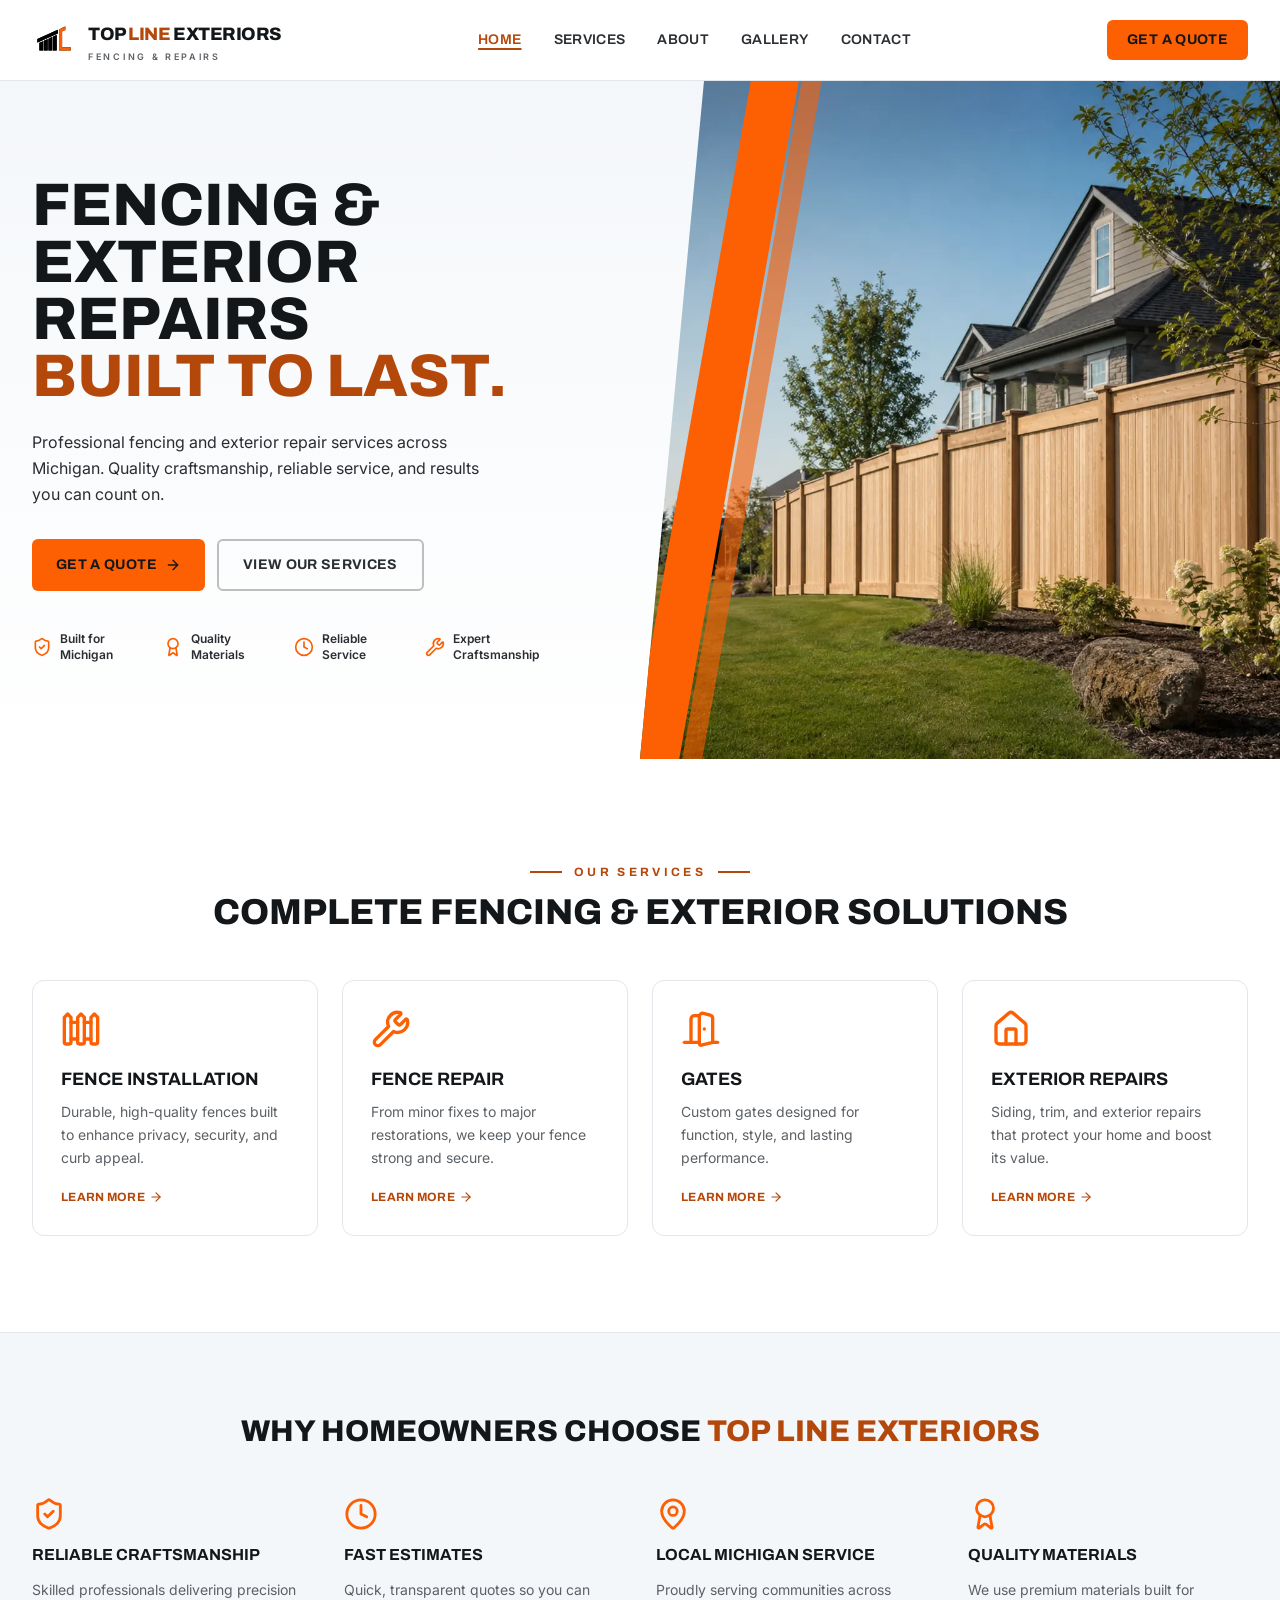
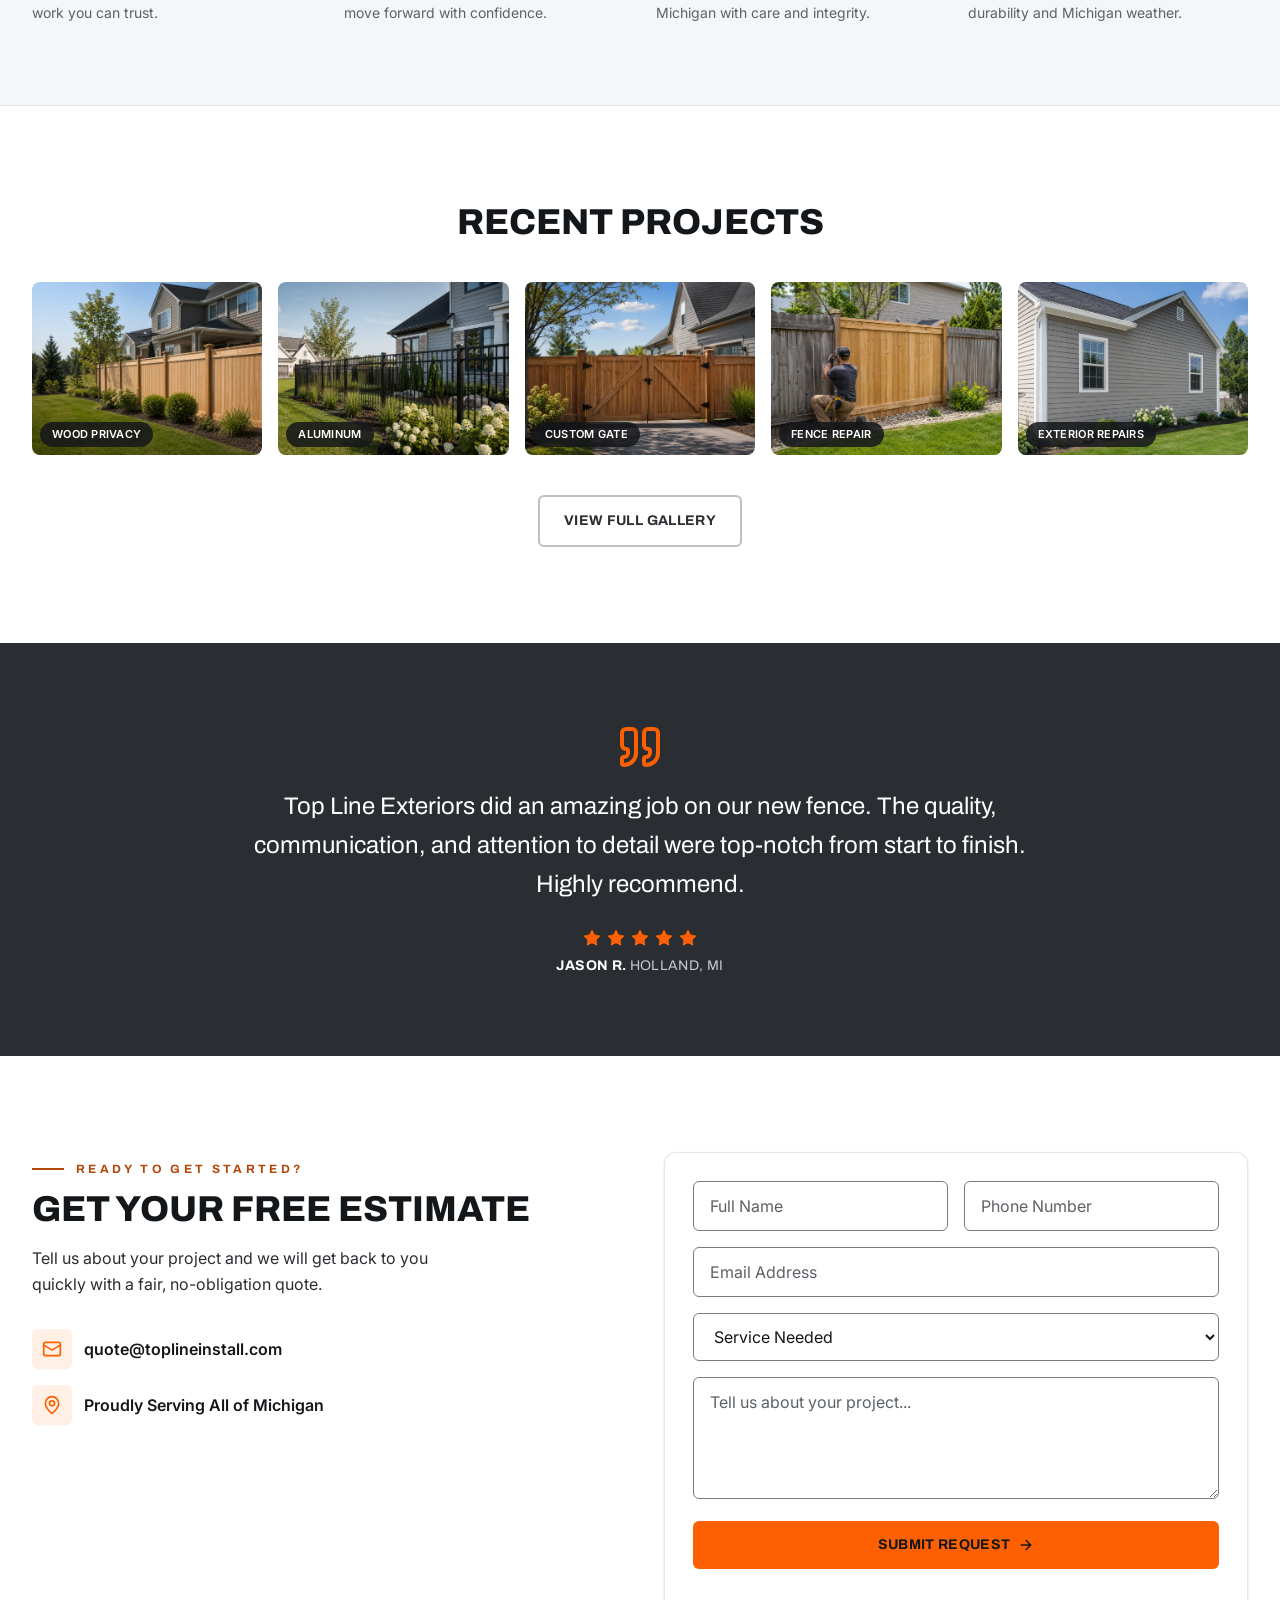
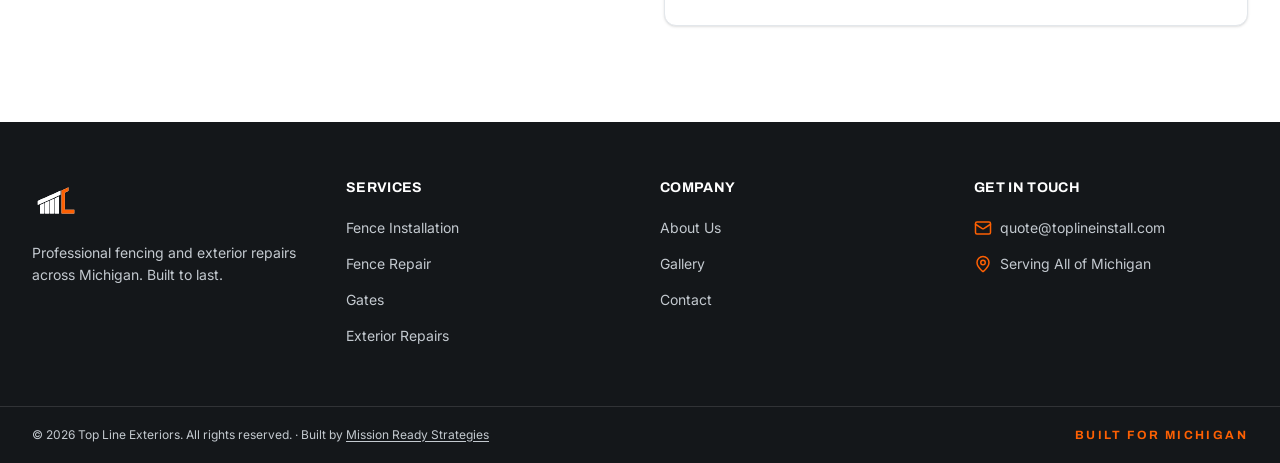
==== commit 42152aa9: "WCAG AA pass, spacing on all pages, MRS credit, OG stripe + credit Accessibility (WCAG 2.1 AA): - Ad" ====
--- a/index.html
+++ b/index.html
@@ -44,19 +44,20 @@
 </head>
 
 <body class="bg-surface font-body text-body antialiased">
+  <a href="#main" class="skip-link">Skip to content</a>
 <svg xmlns="http://www.w3.org/2000/svg" width="0" height="0" style="position:absolute" aria-hidden="true"><symbol id="ic-fence" viewBox="0 0 24 24" fill="none" stroke="currentColor" stroke-width="2" stroke-linecap="round" stroke-linejoin="round"><path d="M4 3 2 5v15c0 .6.4 1 1 1h2c.6 0 1-.4 1-1V5Z" /> <path d="M6 8h4" /> <path d="M6 18h4" /> <path d="m12 3-2 2v15c0 .6.4 1 1 1h2c.6 0 1-.4 1-1V5Z" /> <path d="M14 8h4" /> <path d="M14 18h4" /> <path d="m20 3-2 2v15c0 .6.4 1 1 1h2c.6 0 1-.4 1-1V5Z" /></symbol><symbol id="ic-wrench" viewBox="0 0 24 24" fill="none" stroke="currentColor" stroke-width="2" stroke-linecap="round" stroke-linejoin="round"><path d="M14.7 6.3a1 1 0 0 0 0 1.4l1.6 1.6a1 1 0 0 0 1.4 0l3.106-3.105c.32-.322.863-.22.983.218a6 6 0 0 1-8.259 7.057l-7.91 7.91a1 1 0 0 1-2.999-3l7.91-7.91a6 6 0 0 1 7.057-8.259c.438.12.54.662.219.984z" /></symbol><symbol id="ic-door-open" viewBox="0 0 24 24" fill="none" stroke="currentColor" stroke-width="2" stroke-linecap="round" stroke-linejoin="round"><path d="M11 20H2" /> <path d="M11 4.562v16.157a1 1 0 0 0 1.242.97L19 20V5.562a2 2 0 0 0-1.515-1.94l-4-1A2 2 0 0 0 11 4.561z" /> <path d="M11 4H8a2 2 0 0 0-2 2v14" /> <path d="M14 12h.01" /> <path d="M22 20h-3" /></symbol><symbol id="ic-house" viewBox="0 0 24 24" fill="none" stroke="currentColor" stroke-width="2" stroke-linecap="round" stroke-linejoin="round"><path d="M15 21v-8a1 1 0 0 0-1-1h-4a1 1 0 0 0-1 1v8" /> <path d="M3 10a2 2 0 0 1 .709-1.528l7-6a2 2 0 0 1 2.582 0l7 6A2 2 0 0 1 21 10v9a2 2 0 0 1-2 2H5a2 2 0 0 1-2-2z" /></symbol><symbol id="ic-shield-check" viewBox="0 0 24 24" fill="none" stroke="currentColor" stroke-width="2" stroke-linecap="round" stroke-linejoin="round"><path d="M20 13c0 5-3.5 7.5-7.66 8.95a1 1 0 0 1-.67-.01C7.5 20.5 4 18 4 13V6a1 1 0 0 1 1-1c2 0 4.5-1.2 6.24-2.72a1.17 1.17 0 0 1 1.52 0C14.51 3.81 17 5 19 5a1 1 0 0 1 1 1z" /> <path d="m9 12 2 2 4-4" /></symbol><symbol id="ic-award" viewBox="0 0 24 24" fill="none" stroke="currentColor" stroke-width="2" stroke-linecap="round" stroke-linejoin="round"><path d="m15.477 12.89 1.515 8.526a.5.5 0 0 1-.81.47l-3.58-2.687a1 1 0 0 0-1.197 0l-3.586 2.686a.5.5 0 0 1-.81-.469l1.514-8.526" /> <circle cx="12" cy="8" r="6" /></symbol><symbol id="ic-clock" viewBox="0 0 24 24" fill="none" stroke="currentColor" stroke-width="2" stroke-linecap="round" stroke-linejoin="round"><circle cx="12" cy="12" r="10" /> <path d="M12 6v6l4 2" /></symbol><symbol id="ic-map-pin" viewBox="0 0 24 24" fill="none" stroke="currentColor" stroke-width="2" stroke-linecap="round" stroke-linejoin="round"><path d="M20 10c0 4.993-5.539 10.193-7.399 11.799a1 1 0 0 1-1.202 0C9.539 20.193 4 14.993 4 10a8 8 0 0 1 16 0" /> <circle cx="12" cy="10" r="3" /></symbol><symbol id="ic-mail" viewBox="0 0 24 24" fill="none" stroke="currentColor" stroke-width="2" stroke-linecap="round" stroke-linejoin="round"><path d="m22 7-8.991 5.727a2 2 0 0 1-2.009 0L2 7" /> <rect x="2" y="4" width="20" height="16" rx="2" /></symbol><symbol id="ic-phone" viewBox="0 0 24 24" fill="none" stroke="currentColor" stroke-width="2" stroke-linecap="round" stroke-linejoin="round"><path d="M13.832 16.568a1 1 0 0 0 1.213-.303l.355-.465A2 2 0 0 1 17 15h3a2 2 0 0 1 2 2v3a2 2 0 0 1-2 2A18 18 0 0 1 2 4a2 2 0 0 1 2-2h3a2 2 0 0 1 2 2v3a2 2 0 0 1-.8 1.6l-.468.351a1 1 0 0 0-.292 1.233 14 14 0 0 0 6.392 6.384" /></symbol><symbol id="ic-quote" viewBox="0 0 24 24" fill="none" stroke="currentColor" stroke-width="2" stroke-linecap="round" stroke-linejoin="round"><path d="M16 3a2 2 0 0 0-2 2v6a2 2 0 0 0 2 2 1 1 0 0 1 1 1v1a2 2 0 0 1-2 2 1 1 0 0 0-1 1v2a1 1 0 0 0 1 1 6 6 0 0 0 6-6V5a2 2 0 0 0-2-2z" /> <path d="M5 3a2 2 0 0 0-2 2v6a2 2 0 0 0 2 2 1 1 0 0 1 1 1v1a2 2 0 0 1-2 2 1 1 0 0 0-1 1v2a1 1 0 0 0 1 1 6 6 0 0 0 6-6V5a2 2 0 0 0-2-2z" /></symbol><symbol id="ic-star" viewBox="0 0 24 24" fill="currentColor" stroke="none"><path d="M11.525 2.295a.53.53 0 0 1 .95 0l2.31 4.679a2.123 2.123 0 0 0 1.595 1.16l5.166.756a.53.53 0 0 1 .294.904l-3.736 3.638a2.123 2.123 0 0 0-.611 1.878l.882 5.14a.53.53 0 0 1-.771.56l-4.618-2.428a2.122 2.122 0 0 0-1.973 0L6.396 21.01a.53.53 0 0 1-.77-.56l.881-5.139a2.122 2.122 0 0 0-.611-1.879L2.16 9.795a.53.53 0 0 1 .294-.906l5.165-.755a2.122 2.122 0 0 0 1.597-1.16z" /></symbol><symbol id="ic-arrow-right" viewBox="0 0 24 24" fill="none" stroke="currentColor" stroke-width="2" stroke-linecap="round" stroke-linejoin="round"><path d="M5 12h14" /> <path d="m12 5 7 7-7 7" /></symbol><symbol id="ic-menu" viewBox="0 0 24 24" fill="none" stroke="currentColor" stroke-width="2" stroke-linecap="round" stroke-linejoin="round"><path d="M4 5h16" /> <path d="M4 12h16" /> <path d="M4 19h16" /></symbol><symbol id="ic-image" viewBox="0 0 24 24" fill="none" stroke="currentColor" stroke-width="2" stroke-linecap="round" stroke-linejoin="round"><rect width="18" height="18" x="3" y="3" rx="2" ry="2" /> <circle cx="9" cy="9" r="2" /> <path d="m21 15-3.086-3.086a2 2 0 0 0-2.828 0L6 21" /></symbol><symbol id="ic-check" viewBox="0 0 24 24" fill="none" stroke="currentColor" stroke-width="2" stroke-linecap="round" stroke-linejoin="round"><path d="M20 6 9 17l-5-5" /></symbol></svg>
   <!-- ===== HEADER ===== -->
   <header class="sticky top-0 z-50 border-b border-line bg-surface/95 backdrop-blur">
     <div class="container-page flex h-20 items-center justify-between gap-4">
       <a href="index.html" class="flex items-center gap-3">
-        <img src="assets/logo-dark.svg" alt="Top Line Exteriors" class="h-11 w-11 shrink-0" />
+        <img src="assets/logo-dark.svg" alt="" class="h-11 w-11 shrink-0" />
         <span class="leading-none">
-          <span class="block font-display text-base font-extrabold uppercase tracking-tight text-ink sm:text-lg">Top <span class="text-brand">Line</span> Exteriors</span>
+          <span class="block font-display text-base font-extrabold uppercase tracking-tight text-ink sm:text-lg">Top <span class="text-brand-text">Line</span> Exteriors</span>
           <span class="mt-1 block text-[9px] font-semibold uppercase tracking-[0.3em] text-muted">Fencing &amp; Repairs</span>
         </span>
       </a>
       <nav class="hidden items-center gap-8 lg:flex">
-        <a href="index.html" class="nav-link nav-link-active">Home</a>
+        <a href="index.html" class="nav-link nav-link-active" aria-current="page">Home</a>
         <a href="services.html" class="nav-link">Services</a>
         <a href="about.html" class="nav-link">About</a>
         <a href="gallery.html" class="nav-link">Gallery</a>
@@ -71,7 +72,7 @@
     </div>
     <div id="mobileMenu" class="hidden border-t border-line bg-surface lg:hidden">
       <nav class="container-page flex flex-col py-2">
-        <a href="index.html" class="nav-link nav-link-active py-3">Home</a>
+        <a href="index.html" class="nav-link nav-link-active py-3" aria-current="page">Home</a>
         <a href="services.html" class="nav-link py-3">Services</a>
         <a href="about.html" class="nav-link py-3">About</a>
         <a href="gallery.html" class="nav-link py-3">Gallery</a>
@@ -81,7 +82,7 @@
     </div>
   </header>
 
-  <main>
+  <main id="main" tabindex="-1">
     <!-- ===== HERO (mobile: full-bleed image + vignette) ===== -->
     <section class="relative overflow-hidden lg:hidden">
       <img src="assets/img/hero-fence.webp" alt="Cedar privacy fence on a Michigan property" class="absolute inset-0 h-full w-full object-cover" loading="eager" fetchpriority="high" />
@@ -91,7 +92,7 @@
         <div class="absolute -top-20 -bottom-20 left-3 w-3 -skew-x-[14deg] bg-brand/60"></div>
       </div>
       <div class="relative z-10 flex min-h-[calc(100svh_-_5rem_-_env(safe-area-inset-top))] flex-col justify-end px-5 pt-20 pb-[calc(env(safe-area-inset-bottom)_+_1.75rem)] text-inverse">
-        <h1 class="font-display text-4xl font-extrabold uppercase leading-[0.95] sm:text-5xl">Fencing &amp;<br />Exterior Repairs<br />Built to Last.</h1>
+        <h1 class="font-display text-3xl font-extrabold uppercase leading-[0.95] sm:text-5xl">Fencing &amp;<br />Exterior Repairs<br />Built to Last.</h1>
         <p class="mt-4 max-w-md leading-relaxed text-inverse/90">Professional fencing and exterior repair services across Michigan. Quality craftsmanship and results you can count on.</p>
         <div class="mt-6 flex flex-wrap gap-3">
           <a href="contact.html" class="btn btn-primary">Get a Quote <svg width="16" height="16" aria-hidden="true"><use href="#ic-arrow-right"></use></svg></a>
@@ -111,7 +112,7 @@
       <div class="mx-auto grid max-w-7xl items-stretch lg:grid-cols-2">
         <div class="px-5 py-14 lg:py-24 lg:pl-8 lg:pr-12">
           <h1 class="font-display text-4xl font-extrabold uppercase leading-[0.95] text-ink sm:text-5xl xl:text-6xl">
-            Fencing &amp;<br />Exterior Repairs<br /><span class="text-brand">Built to Last.</span>
+            Fencing &amp;<br />Exterior Repairs<br /><span class="text-brand-text">Built to Last.</span>
           </h1>
           <p class="mt-6 max-w-md leading-relaxed text-body">
             Professional fencing and exterior repair services across Michigan. Quality craftsmanship,
@@ -179,7 +180,7 @@
     <!-- ===== WHY CHOOSE ===== -->
     <section class="section-tight border-y border-line bg-surface-muted">
       <div class="container-page">
-        <h2 class="mb-12 text-center font-display text-2xl font-extrabold uppercase text-ink sm:text-3xl">Why Homeowners Choose <span class="text-brand">Top Line Exteriors</span></h2>
+        <h2 class="mb-12 text-center font-display text-2xl font-extrabold uppercase text-ink sm:text-3xl">Why Homeowners Choose <span class="text-brand-text">Top Line Exteriors</span></h2>
         <div class="grid gap-8 sm:grid-cols-2 lg:grid-cols-4">
           <div class="flex flex-col items-start gap-3">
             <span class="text-brand"><svg width="34" height="34" aria-hidden="true"><use href="#ic-shield-check"></use></svg></span>
@@ -272,16 +273,16 @@
             <div class="grid gap-4 sm:grid-cols-2">
               <div>
                 <label for="name" class="field-label">Full name</label>
-                <input id="name" name="name" type="text" required placeholder="Full Name" class="input" />
+                <input id="name" name="name" type="text" required placeholder="Full Name" autocomplete="name" class="input" />
               </div>
               <div>
                 <label for="phone" class="field-label">Phone number</label>
-                <input id="phone" name="phone" type="tel" placeholder="Phone Number" class="input" />
+                <input id="phone" name="phone" type="tel" placeholder="Phone Number" autocomplete="tel" class="input" />
               </div>
             </div>
             <div>
               <label for="email" class="field-label">Email address</label>
-              <input id="email" name="email" type="email" required placeholder="Email Address" class="input" />
+              <input id="email" name="email" type="email" required placeholder="Email Address" autocomplete="email" class="input" />
             </div>
             <div>
               <label for="service" class="field-label">Service needed</label>
@@ -317,31 +318,31 @@
       <div>
         <h3 class="mb-4 font-display text-sm font-bold uppercase tracking-wide text-inverse">Services</h3>
         <ul class="space-y-2 text-sm">
-          <li><a href="services.html#fence-installation" class="hover:text-brand">Fence Installation</a></li>
-          <li><a href="services.html#fence-repair" class="hover:text-brand">Fence Repair</a></li>
-          <li><a href="services.html#gates" class="hover:text-brand">Gates</a></li>
-          <li><a href="services.html#exterior-repairs" class="hover:text-brand">Exterior Repairs</a></li>
+          <li><a href="services.html#fence-installation" class="inline-block py-1 hover:text-brand">Fence Installation</a></li>
+          <li><a href="services.html#fence-repair" class="inline-block py-1 hover:text-brand">Fence Repair</a></li>
+          <li><a href="services.html#gates" class="inline-block py-1 hover:text-brand">Gates</a></li>
+          <li><a href="services.html#exterior-repairs" class="inline-block py-1 hover:text-brand">Exterior Repairs</a></li>
         </ul>
       </div>
       <div>
         <h3 class="mb-4 font-display text-sm font-bold uppercase tracking-wide text-inverse">Company</h3>
         <ul class="space-y-2 text-sm">
-          <li><a href="about.html" class="hover:text-brand">About Us</a></li>
-          <li><a href="gallery.html" class="hover:text-brand">Gallery</a></li>
-          <li><a href="contact.html" class="hover:text-brand">Contact</a></li>
+          <li><a href="about.html" class="inline-block py-1 hover:text-brand">About Us</a></li>
+          <li><a href="gallery.html" class="inline-block py-1 hover:text-brand">Gallery</a></li>
+          <li><a href="contact.html" class="inline-block py-1 hover:text-brand">Contact</a></li>
         </ul>
       </div>
       <div>
         <h3 class="mb-4 font-display text-sm font-bold uppercase tracking-wide text-inverse">Get in Touch</h3>
         <ul class="space-y-3 text-sm">
-          <li class="flex items-center gap-2"><span class="text-brand"><svg width="18" height="18" aria-hidden="true"><use href="#ic-mail"></use></svg></span><a href="mailto:quote@toplineinstall.com" class="hover:text-brand">quote@toplineinstall.com</a></li>
+          <li class="flex items-center gap-2"><span class="text-brand"><svg width="18" height="18" aria-hidden="true"><use href="#ic-mail"></use></svg></span><a href="mailto:quote@toplineinstall.com" class="inline-block py-1 hover:text-brand">quote@toplineinstall.com</a></li>
           <li class="flex items-center gap-2"><span class="text-brand"><svg width="18" height="18" aria-hidden="true"><use href="#ic-map-pin"></use></svg></span> Serving All of Michigan</li>
         </ul>
       </div>
     </div>
     <div class="border-t border-line-inverse">
       <div class="container-page flex flex-col items-center justify-between gap-2 py-5 text-xs text-inverse-muted sm:flex-row">
-        <span>&copy; 2026 Top Line Exteriors. All rights reserved.</span>
+        <span>&copy; 2026 Top Line Exteriors. All rights reserved. &middot; Built by <a href="https://missionreadystrategies.com" class="underline underline-offset-2 hover:text-brand">Mission Ready Strategies</a></span>
         <span class="font-display font-bold uppercase tracking-[0.2em] text-brand">Built for Michigan</span>
       </div>
     </div>
--- a/assets/css/site.css
+++ b/assets/css/site.css
@@ -1,2 +1,2 @@
 /*! tailwindcss v4.3.2 | MIT License | https://tailwindcss.com */
-@layer properties{@supports (((-webkit-hyphens:none)) and (not (margin-trim:inline))) or ((-moz-orient:inline) and (not (color:rgb(from red r g b)))){*,:before,:after,::backdrop{--tw-rotate-x:initial;--tw-rotate-y:initial;--tw-rotate-z:initial;--tw-skew-x:initial;--tw-skew-y:initial;--tw-space-y-reverse:0;--tw-border-style:solid;--tw-gradient-position:initial;--tw-gradient-from:#0000;--tw-gradient-via:#0000;--tw-gradient-to:#0000;--tw-gradient-stops:initial;--tw-gradient-via-stops:initial;--tw-gradient-from-position:0%;--tw-gradient-via-position:50%;--tw-gradient-to-position:100%;--tw-leading:initial;--tw-font-weight:initial;--tw-tracking:initial;--tw-shadow:0 0 #0000;--tw-shadow-color:initial;--tw-shadow-alpha:100%;--tw-inset-shadow:0 0 #0000;--tw-inset-shadow-color:initial;--tw-inset-shadow-alpha:100%;--tw-ring-color:initial;--tw-ring-shadow:0 0 #0000;--tw-inset-ring-color:initial;--tw-inset-ring-shadow:0 0 #0000;--tw-ring-inset:initial;--tw-ring-offset-width:0px;--tw-ring-offset-color:#fff;--tw-ring-offset-shadow:0 0 #0000;--tw-blur:initial;--tw-brightness:initial;--tw-contrast:initial;--tw-grayscale:initial;--tw-hue-rotate:initial;--tw-invert:initial;--tw-opacity:initial;--tw-saturate:initial;--tw-sepia:initial;--tw-drop-shadow:initial;--tw-drop-shadow-color:initial;--tw-drop-shadow-alpha:100%;--tw-drop-shadow-size:initial;--tw-backdrop-blur:initial;--tw-backdrop-brightness:initial;--tw-backdrop-contrast:initial;--tw-backdrop-grayscale:initial;--tw-backdrop-hue-rotate:initial;--tw-backdrop-invert:initial;--tw-backdrop-opacity:initial;--tw-backdrop-saturate:initial;--tw-backdrop-sepia:initial;--tw-ease:initial}}}@layer theme{:root,:host{--font-sans:ui-sans-serif, system-ui, sans-serif, "Apple Color Emoji", "Segoe UI Emoji", "Segoe UI Symbol", "Noto Color Emoji";--font-mono:ui-monospace, SFMono-Regular, Menlo, Monaco, Consolas, "Liberation Mono", "Courier New", monospace;--spacing:.25rem;--container-xs:20rem;--container-md:28rem;--container-lg:32rem;--container-xl:36rem;--container-2xl:42rem;--container-4xl:56rem;--container-6xl:72rem;--container-7xl:80rem;--text-xs:.75rem;--text-xs--line-height:calc(1 / .75);--text-sm:.875rem;--text-sm--line-height:calc(1.25 / .875);--text-base:1rem;--text-base--line-height:calc(1.5 / 1);--text-lg:1.125rem;--text-lg--line-height:calc(1.75 / 1.125);--text-xl:1.25rem;--text-xl--line-height:calc(1.75 / 1.25);--text-2xl:1.5rem;--text-2xl--line-height:calc(2 / 1.5);--text-3xl:1.875rem;--text-3xl--line-height:calc(2.25 / 1.875);--text-4xl:2.25rem;--text-4xl--line-height:calc(2.5 / 2.25);--text-5xl:3rem;--text-5xl--line-height:1;--text-6xl:3.75rem;--text-6xl--line-height:1;--text-7xl:4.5rem;--text-7xl--line-height:1;--text-8xl:6rem;--text-8xl--line-height:1;--font-weight-normal:400;--font-weight-semibold:600;--font-weight-bold:700;--font-weight-extrabold:800;--tracking-tight:-.025em;--tracking-wide:.025em;--tracking-widest:.1em;--leading-relaxed:1.625;--radius-md:.375rem;--radius-lg:.5rem;--radius-xl:.75rem;--ease-in-out:cubic-bezier(.4, 0, .2, 1);--default-transition-duration:.15s;--default-transition-timing-function:cubic-bezier(.4, 0, .2, 1);--default-font-family:var(--font-sans);--default-mono-font-family:var(--font-mono);--color-brand:#fd6003;--color-brand-hover:#e0540a;--color-on-brand:#14171a;--color-ink:#14171a;--color-body:#2a2d31;--color-muted:#5c6166;--color-inverse:#fff;--color-inverse-muted:#c3c9cf;--color-surface:#fff;--color-surface-muted:#f4f7fa;--color-surface-sunken:#eaeef2;--color-surface-dark:#2a2d31;--color-surface-darkest:#14171a;--color-line:#e3e7eb;--color-line-strong:#cbd2d8;--color-line-inverse:#ffffff1f;--font-display:"Archivo", system-ui, sans-serif;--font-body:"Inter", system-ui, sans-serif}}@layer base{*,:after,:before,::backdrop{box-sizing:border-box;border:0 solid;margin:0;padding:0}::file-selector-button{box-sizing:border-box;border:0 solid;margin:0;padding:0}html,:host{-webkit-text-size-adjust:100%;tab-size:4;line-height:1.5;font-family:var(--default-font-family,ui-sans-serif, system-ui, sans-serif, "Apple Color Emoji", "Segoe UI Emoji", "Segoe UI Symbol", "Noto Color Emoji");font-feature-settings:var(--default-font-feature-settings,normal);font-variation-settings:var(--default-font-variation-settings,normal);-webkit-tap-highlight-color:transparent}hr{height:0;color:inherit;border-top-width:1px}abbr:where([title]){-webkit-text-decoration:underline dotted;text-decoration:underline dotted}h1,h2,h3,h4,h5,h6{font-size:inherit;font-weight:inherit}a{color:inherit;-webkit-text-decoration:inherit;-webkit-text-decoration:inherit;-webkit-text-decoration:inherit;text-decoration:inherit}b,strong{font-weight:bolder}code,kbd,samp,pre{font-family:var(--default-mono-font-family,ui-monospace, SFMono-Regular, Menlo, Monaco, Consolas, "Liberation Mono", "Courier New", monospace);font-feature-settings:var(--default-mono-font-feature-settings,normal);font-variation-settings:var(--default-mono-font-variation-settings,normal);font-size:1em}small{font-size:80%}sub,sup{vertical-align:baseline;font-size:75%;line-height:0;position:relative}sub{bottom:-.25em}sup{top:-.5em}table{text-indent:0;border-color:inherit;border-collapse:collapse}:-moz-focusring{outline:auto}progress{vertical-align:baseline}summary{display:list-item}ol,ul,menu{list-style:none}img,svg,video,canvas,audio,iframe,embed,object{vertical-align:middle;display:block}img,video{max-width:100%;height:auto}button,input,select,optgroup,textarea{font:inherit;font-feature-settings:inherit;font-variation-settings:inherit;letter-spacing:inherit;color:inherit;opacity:1;background-color:#0000;border-radius:0}::file-selector-button{font:inherit;font-feature-settings:inherit;font-variation-settings:inherit;letter-spacing:inherit;color:inherit;opacity:1;background-color:#0000;border-radius:0}:where(select:is([multiple],[size])) optgroup{font-weight:bolder}:where(select:is([multiple],[size])) optgroup option{padding-inline-start:20px}::file-selector-button{margin-inline-end:4px}::placeholder{opacity:1}@supports (not ((-webkit-appearance:-apple-pay-button))) or (contain-intrinsic-size:1px){::placeholder{color:currentColor}@supports (color:color-mix(in lab, red, red)){::placeholder{color:color-mix(in oklab, currentcolor 50%, transparent)}}}textarea{resize:vertical}::-webkit-search-decoration{-webkit-appearance:none}::-webkit-date-and-time-value{min-height:1lh;text-align:inherit}::-webkit-datetime-edit{display:inline-flex}::-webkit-datetime-edit-fields-wrapper{padding:0}::-webkit-datetime-edit{padding-block:0}::-webkit-datetime-edit-year-field{padding-block:0}::-webkit-datetime-edit-month-field{padding-block:0}::-webkit-datetime-edit-day-field{padding-block:0}::-webkit-datetime-edit-hour-field{padding-block:0}::-webkit-datetime-edit-minute-field{padding-block:0}::-webkit-datetime-edit-second-field{padding-block:0}::-webkit-datetime-edit-millisecond-field{padding-block:0}::-webkit-datetime-edit-meridiem-field{padding-block:0}::-webkit-calendar-picker-indicator{line-height:1}:-moz-ui-invalid{box-shadow:none}button,input:where([type=button],[type=reset],[type=submit]){appearance:button}::file-selector-button{appearance:button}::-webkit-inner-spin-button{height:auto}::-webkit-outer-spin-button{height:auto}[hidden]:where(:not([hidden=until-found])){display:none!important}}@layer components{.container-page{width:100%;max-width:var(--container-7xl);padding-inline:calc(var(--spacing) * 5);margin-inline:auto}@media (min-width:64rem){.container-page{padding-inline:calc(var(--spacing) * 8)}}.section{padding-block:calc(var(--spacing) * 16)}@media (min-width:64rem){.section{padding-block:calc(var(--spacing) * 24)}}.section-tight{padding-block:calc(var(--spacing) * 14)}@media (min-width:64rem){.section-tight{padding-block:calc(var(--spacing) * 20)}}.btn{justify-content:center;align-items:center;gap:calc(var(--spacing) * 2);border-radius:var(--radius-md);padding-inline:calc(var(--spacing) * 6);padding-block:calc(var(--spacing) * 3.5);font-family:var(--font-display);font-size:var(--text-sm);line-height:var(--tw-leading,var(--text-sm--line-height));--tw-font-weight:var(--font-weight-bold);font-weight:var(--font-weight-bold);--tw-tracking:var(--tracking-wide);letter-spacing:var(--tracking-wide);text-transform:uppercase;transition-property:color,background-color,border-color,outline-color,text-decoration-color,fill,stroke,--tw-gradient-from,--tw-gradient-via,--tw-gradient-to,opacity,box-shadow,transform,translate,scale,rotate,filter,-webkit-backdrop-filter,backdrop-filter,display,content-visibility,overlay,pointer-events;transition-timing-function:var(--tw-ease,var(--default-transition-timing-function));transition-duration:var(--tw-duration,var(--default-transition-duration));display:inline-flex}.btn-sm{padding-inline:calc(var(--spacing) * 5);padding-block:calc(var(--spacing) * 2.5)}.btn-primary{background-color:var(--color-brand);color:var(--color-on-brand)}@media (hover:hover){.btn-primary:hover{background-color:var(--color-brand-hover)}}.btn-outline{border-style:var(--tw-border-style);border-width:2px;border-color:#2a2d314d}@supports (color:color-mix(in lab, red, red)){.btn-outline{border-color:color-mix(in oklab, var(--color-body) 30%, transparent)}}.btn-outline{color:var(--color-body)}@media (hover:hover){.btn-outline:hover{border-color:var(--color-body);background-color:var(--color-body);color:var(--color-inverse)}}.btn-inverse{background-color:var(--color-surface);color:var(--color-ink)}@media (hover:hover){.btn-inverse:hover{background-color:var(--color-surface-muted)}}.btn-outline-inverse{border-style:var(--tw-border-style);border-width:2px;border-color:#fff9}@supports (color:color-mix(in lab, red, red)){.btn-outline-inverse{border-color:color-mix(in oklab, var(--color-inverse) 60%, transparent)}}.btn-outline-inverse{color:var(--color-inverse)}@media (hover:hover){.btn-outline-inverse:hover{border-color:var(--color-inverse);background-color:var(--color-surface);color:var(--color-ink)}}.btn-block{width:100%}.field-label{clip-path:inset(50%);white-space:nowrap;border-width:0;width:1px;height:1px;margin:-1px;padding:0;position:absolute;overflow:hidden}.input,.select,.textarea{border-radius:var(--radius-md);border-style:var(--tw-border-style);border-width:1px;border-color:var(--color-line-strong);background-color:var(--color-surface);width:100%;padding-inline:calc(var(--spacing) * 4);padding-block:calc(var(--spacing) * 3);font-size:var(--text-base);line-height:var(--tw-leading,var(--text-base--line-height));color:var(--color-ink)}:is(.input,.select,.textarea)::placeholder{color:var(--color-muted)}:is(.input,.select,.textarea):focus{border-color:var(--color-brand);--tw-ring-shadow:var(--tw-ring-inset,) 0 0 0 calc(2px + var(--tw-ring-offset-width)) var(--tw-ring-color,currentcolor);box-shadow:var(--tw-inset-shadow), var(--tw-inset-ring-shadow), var(--tw-ring-offset-shadow), var(--tw-ring-shadow), var(--tw-shadow);--tw-ring-color:#fd60034d}@supports (color:color-mix(in lab, red, red)){:is(.input,.select,.textarea):focus{--tw-ring-color:color-mix(in oklab, var(--color-brand) 30%, transparent)}}:is(.input,.select,.textarea):focus{--tw-outline-style:none;outline-style:none}.card{border-radius:var(--radius-xl);border-style:var(--tw-border-style);border-width:1px;border-color:var(--color-line);background-color:var(--color-surface);padding:calc(var(--spacing) * 7)}.card-hover{transition-property:color,background-color,border-color,outline-color,text-decoration-color,fill,stroke,--tw-gradient-from,--tw-gradient-via,--tw-gradient-to,opacity,box-shadow,transform,translate,scale,rotate,filter,-webkit-backdrop-filter,backdrop-filter,display,content-visibility,overlay,pointer-events;transition-timing-function:var(--tw-ease,var(--default-transition-timing-function));transition-duration:var(--tw-duration,var(--default-transition-duration))}@media (hover:hover){.card-hover:hover{border-color:var(--color-brand);--tw-shadow:0 10px 15px -3px var(--tw-shadow-color,#0000001a), 0 4px 6px -4px var(--tw-shadow-color,#0000001a);box-shadow:var(--tw-inset-shadow), var(--tw-inset-ring-shadow), var(--tw-ring-offset-shadow), var(--tw-ring-shadow), var(--tw-shadow)}}.eyebrow{align-items:center;gap:calc(var(--spacing) * 3);font-family:var(--font-display);font-size:var(--text-xs);line-height:var(--tw-leading,var(--text-xs--line-height));--tw-font-weight:var(--font-weight-bold);font-weight:var(--font-weight-bold);--tw-tracking:.28em;letter-spacing:.28em;color:var(--color-brand);text-transform:uppercase;display:inline-flex}.eyebrow:before{content:"";background:var(--color-brand);width:2rem;height:2px;display:block}.eyebrow-center{justify-content:center}.eyebrow-center:after{content:"";background:var(--color-brand);width:2rem;height:2px;display:block}.section-title{font-family:var(--font-display);font-size:var(--text-3xl);line-height:var(--tw-leading,var(--text-3xl--line-height));--tw-font-weight:var(--font-weight-extrabold);font-weight:var(--font-weight-extrabold);color:var(--color-ink);text-transform:uppercase}@media (min-width:40rem){.section-title{font-size:var(--text-4xl);line-height:var(--tw-leading,var(--text-4xl--line-height))}}.link-more{align-items:center;gap:var(--spacing);font-family:var(--font-display);font-size:var(--text-xs);line-height:var(--tw-leading,var(--text-xs--line-height));--tw-font-weight:var(--font-weight-bold);font-weight:var(--font-weight-bold);--tw-tracking:var(--tracking-wide);letter-spacing:var(--tracking-wide);color:var(--color-brand);text-transform:uppercase;display:inline-flex}.nav-link{font-family:var(--font-display);font-size:var(--text-sm);line-height:var(--tw-leading,var(--text-sm--line-height));--tw-font-weight:var(--font-weight-semibold);font-weight:var(--font-weight-semibold);--tw-tracking:var(--tracking-wide);letter-spacing:var(--tracking-wide);color:var(--color-body);text-transform:uppercase;transition-property:color,background-color,border-color,outline-color,text-decoration-color,fill,stroke,--tw-gradient-from,--tw-gradient-via,--tw-gradient-to,opacity,box-shadow,transform,translate,scale,rotate,filter,-webkit-backdrop-filter,backdrop-filter,display,content-visibility,overlay,pointer-events;transition-timing-function:var(--tw-ease,var(--default-transition-timing-function));transition-duration:var(--tw-duration,var(--default-transition-duration))}@media (hover:hover){.nav-link:hover{color:var(--color-brand)}}.nav-link-active{color:var(--color-brand)}.chip{cursor:pointer;border-style:var(--tw-border-style);border-width:1px;border-color:var(--color-line);padding-inline:calc(var(--spacing) * 4);padding-block:calc(var(--spacing) * 1.5);font-size:var(--text-xs);line-height:var(--tw-leading,var(--text-xs--line-height));--tw-font-weight:var(--font-weight-semibold);font-weight:var(--font-weight-semibold);--tw-tracking:var(--tracking-wide);letter-spacing:var(--tracking-wide);color:var(--color-body);text-transform:uppercase;transition-property:color,background-color,border-color,outline-color,text-decoration-color,fill,stroke,--tw-gradient-from,--tw-gradient-via,--tw-gradient-to,opacity,box-shadow,transform,translate,scale,rotate,filter,-webkit-backdrop-filter,backdrop-filter,display,content-visibility,overlay,pointer-events;transition-timing-function:var(--tw-ease,var(--default-transition-timing-function));transition-duration:var(--tw-duration,var(--default-transition-duration));border-radius:3.40282e38px}@media (hover:hover){.chip:hover{border-color:var(--color-brand)}}.chip[aria-pressed=true]{border-color:var(--color-brand);background-color:var(--color-brand);color:var(--color-on-brand)}.tag{bottom:calc(var(--spacing) * 2);left:calc(var(--spacing) * 2);background-color:#14171ad9;border-radius:3.40282e38px;position:absolute}@supports (color:color-mix(in lab, red, red)){.tag{background-color:color-mix(in oklab, var(--color-ink) 85%, transparent)}}.tag{padding-inline:calc(var(--spacing) * 3);padding-block:var(--spacing);--tw-font-weight:var(--font-weight-semibold);font-size:11px;font-weight:var(--font-weight-semibold);--tw-tracking:var(--tracking-wide);letter-spacing:var(--tracking-wide);color:var(--color-inverse);text-transform:uppercase}.placeholder{justify-content:center;align-items:center;gap:var(--spacing);background-color:var(--color-surface-sunken);text-align:center;color:var(--color-muted);flex-direction:column;display:flex}.placeholder-label{--tw-font-weight:var(--font-weight-semibold);font-size:11px;font-weight:var(--font-weight-semibold);--tw-tracking:var(--tracking-wide);letter-spacing:var(--tracking-wide);text-transform:uppercase}.placeholder-dim{font-family:var(--font-display);--tw-font-weight:var(--font-weight-bold);font-size:10px;font-weight:var(--font-weight-bold);--tw-tracking:var(--tracking-widest);letter-spacing:var(--tracking-widest);color:var(--color-line-strong);text-transform:uppercase}}@layer utilities{.pointer-events-none{pointer-events:none}.absolute{position:absolute}.relative{position:relative}.static{position:static}.sticky{position:sticky}.inset-0{inset:0}.-top-10{top:calc(var(--spacing) * -10)}.-top-20{top:calc(var(--spacing) * -20)}.top-0{top:0}.-bottom-10{bottom:calc(var(--spacing) * -10)}.-bottom-20{bottom:calc(var(--spacing) * -20)}.-left-4{left:calc(var(--spacing) * -4)}.left-3{left:calc(var(--spacing) * 3)}.left-\[8\%\]{left:8%}.left-\[16\%\]{left:16%}.z-10{z-index:10}.z-50{z-index:50}.mx-auto{margin-inline:auto}.my-3{margin-block:calc(var(--spacing) * 3)}.mt-0\.5{margin-top:calc(var(--spacing) * .5)}.mt-1{margin-top:var(--spacing)}.mt-3{margin-top:calc(var(--spacing) * 3)}.mt-4{margin-top:calc(var(--spacing) * 4)}.mt-5{margin-top:calc(var(--spacing) * 5)}.mt-6{margin-top:calc(var(--spacing) * 6)}.mt-7{margin-top:calc(var(--spacing) * 7)}.mt-8{margin-top:calc(var(--spacing) * 8)}.mt-9{margin-top:calc(var(--spacing) * 9)}.mt-10{margin-top:calc(var(--spacing) * 10)}.mb-2{margin-bottom:calc(var(--spacing) * 2)}.mb-3{margin-bottom:calc(var(--spacing) * 3)}.mb-4{margin-bottom:calc(var(--spacing) * 4)}.mb-5{margin-bottom:calc(var(--spacing) * 5)}.mb-6{margin-bottom:calc(var(--spacing) * 6)}.mb-8{margin-bottom:calc(var(--spacing) * 8)}.mb-10{margin-bottom:calc(var(--spacing) * 10)}.mb-12{margin-bottom:calc(var(--spacing) * 12)}.block{display:block}.flex{display:flex}.grid{display:grid}.hidden{display:none}.inline{display:inline}.inline-block{display:inline-block}.inline-flex{display:inline-flex}.aspect-\[4\/3\]{aspect-ratio:4/3}.h-0\.5{height:calc(var(--spacing) * .5)}.h-2{height:calc(var(--spacing) * 2)}.h-10{height:calc(var(--spacing) * 10)}.h-11{height:calc(var(--spacing) * 11)}.h-12{height:calc(var(--spacing) * 12)}.h-20{height:calc(var(--spacing) * 20)}.h-auto{height:auto}.h-full{height:100%}.min-h-\[300px\]{min-height:300px}.min-h-\[calc\(100svh_-_5rem_-_env\(safe-area-inset-top\)\)\]{min-height:calc(100svh - 5rem - env(safe-area-inset-top))}.min-h-screen{min-height:100vh}.w-2{width:calc(var(--spacing) * 2)}.w-3{width:calc(var(--spacing) * 3)}.w-5{width:calc(var(--spacing) * 5)}.w-8{width:calc(var(--spacing) * 8)}.w-9{width:calc(var(--spacing) * 9)}.w-10{width:calc(var(--spacing) * 10)}.w-11{width:calc(var(--spacing) * 11)}.w-12{width:calc(var(--spacing) * 12)}.w-full{width:100%}.max-w-2xl{max-width:var(--container-2xl)}.max-w-4xl{max-width:var(--container-4xl)}.max-w-6xl{max-width:var(--container-6xl)}.max-w-7xl{max-width:var(--container-7xl)}.max-w-lg{max-width:var(--container-lg)}.max-w-md{max-width:var(--container-md)}.max-w-xl{max-width:var(--container-xl)}.max-w-xs{max-width:var(--container-xs)}.flex-1{flex:1}.shrink-0{flex-shrink:0}.-skew-x-\[10deg\]{--tw-skew-x:skewX(calc(10deg * -1));transform:var(--tw-rotate-x,) var(--tw-rotate-y,) var(--tw-rotate-z,) var(--tw-skew-x,) var(--tw-skew-y,)}.-skew-x-\[14deg\]{--tw-skew-x:skewX(calc(14deg * -1));transform:var(--tw-rotate-x,) var(--tw-rotate-y,) var(--tw-rotate-z,) var(--tw-skew-x,) var(--tw-skew-y,)}.transform{transform:var(--tw-rotate-x,) var(--tw-rotate-y,) var(--tw-rotate-z,) var(--tw-skew-x,) var(--tw-skew-y,)}.grid-cols-2{grid-template-columns:repeat(2,minmax(0,1fr))}.flex-col{flex-direction:column}.flex-wrap{flex-wrap:wrap}.items-center{align-items:center}.items-start{align-items:flex-start}.items-stretch{align-items:stretch}.justify-between{justify-content:space-between}.justify-center{justify-content:center}.justify-end{justify-content:flex-end}.gap-1{gap:var(--spacing)}.gap-2{gap:calc(var(--spacing) * 2)}.gap-3{gap:calc(var(--spacing) * 3)}.gap-4{gap:calc(var(--spacing) * 4)}.gap-6{gap:calc(var(--spacing) * 6)}.gap-8{gap:calc(var(--spacing) * 8)}.gap-10{gap:calc(var(--spacing) * 10)}.gap-12{gap:calc(var(--spacing) * 12)}:where(.space-y-2>:not(:last-child)){--tw-space-y-reverse:0;margin-block-start:calc(calc(var(--spacing) * 2) * var(--tw-space-y-reverse));margin-block-end:calc(calc(var(--spacing) * 2) * calc(1 - var(--tw-space-y-reverse)))}:where(.space-y-3>:not(:last-child)){--tw-space-y-reverse:0;margin-block-start:calc(calc(var(--spacing) * 3) * var(--tw-space-y-reverse));margin-block-end:calc(calc(var(--spacing) * 3) * calc(1 - var(--tw-space-y-reverse)))}:where(.space-y-4>:not(:last-child)){--tw-space-y-reverse:0;margin-block-start:calc(calc(var(--spacing) * 4) * var(--tw-space-y-reverse));margin-block-end:calc(calc(var(--spacing) * 4) * calc(1 - var(--tw-space-y-reverse)))}:where(.space-y-5>:not(:last-child)){--tw-space-y-reverse:0;margin-block-start:calc(calc(var(--spacing) * 5) * var(--tw-space-y-reverse));margin-block-end:calc(calc(var(--spacing) * 5) * calc(1 - var(--tw-space-y-reverse)))}.gap-x-3{column-gap:calc(var(--spacing) * 3)}.gap-y-3{row-gap:calc(var(--spacing) * 3)}.gap-y-4{row-gap:calc(var(--spacing) * 4)}.overflow-hidden{overflow:hidden}.rounded-full{border-radius:3.40282e38px}.rounded-lg{border-radius:var(--radius-lg)}.rounded-md{border-radius:var(--radius-md)}.border{border-style:var(--tw-border-style);border-width:1px}.border-y{border-block-style:var(--tw-border-style);border-block-width:1px}.border-t{border-top-style:var(--tw-border-style);border-top-width:1px}.border-b{border-bottom-style:var(--tw-border-style);border-bottom-width:1px}.border-line{border-color:var(--color-line)}.border-line-inverse{border-color:var(--color-line-inverse)}.bg-\[\#BFE2F7\]{background-color:#bfe2f7}.bg-brand{background-color:var(--color-brand)}.bg-brand\/10{background-color:#fd60031a}@supports (color:color-mix(in lab, red, red)){.bg-brand\/10{background-color:color-mix(in oklab, var(--color-brand) 10%, transparent)}}.bg-brand\/60{background-color:#fd600399}@supports (color:color-mix(in lab, red, red)){.bg-brand\/60{background-color:color-mix(in oklab, var(--color-brand) 60%, transparent)}}.bg-surface{background-color:var(--color-surface)}.bg-surface-dark{background-color:var(--color-surface-dark)}.bg-surface-darkest{background-color:var(--color-surface-darkest)}.bg-surface-muted{background-color:var(--color-surface-muted)}.bg-surface\/95{background-color:#fffffff2}@supports (color:color-mix(in lab, red, red)){.bg-surface\/95{background-color:color-mix(in oklab, var(--color-surface) 95%, transparent)}}.bg-gradient-to-b{--tw-gradient-position:to bottom in oklab;background-image:linear-gradient(var(--tw-gradient-stops))}.from-surface-muted{--tw-gradient-from:var(--color-surface-muted);--tw-gradient-stops:var(--tw-gradient-via-stops,var(--tw-gradient-position), var(--tw-gradient-from) var(--tw-gradient-from-position), var(--tw-gradient-to) var(--tw-gradient-to-position))}.to-surface{--tw-gradient-to:var(--color-surface);--tw-gradient-stops:var(--tw-gradient-via-stops,var(--tw-gradient-position), var(--tw-gradient-from) var(--tw-gradient-from-position), var(--tw-gradient-to) var(--tw-gradient-to-position))}.object-cover{object-fit:cover}.p-2{padding:calc(var(--spacing) * 2)}.px-5{padding-inline:calc(var(--spacing) * 5)}.px-6{padding-inline:calc(var(--spacing) * 6)}.px-7{padding-inline:calc(var(--spacing) * 7)}.py-2{padding-block:calc(var(--spacing) * 2)}.py-3{padding-block:calc(var(--spacing) * 3)}.py-4{padding-block:calc(var(--spacing) * 4)}.py-5{padding-block:calc(var(--spacing) * 5)}.py-6{padding-block:calc(var(--spacing) * 6)}.py-14{padding-block:calc(var(--spacing) * 14)}.pt-2{padding-top:calc(var(--spacing) * 2)}.pt-8{padding-top:calc(var(--spacing) * 8)}.pt-14{padding-top:calc(var(--spacing) * 14)}.pt-20{padding-top:calc(var(--spacing) * 20)}.pb-0{padding-bottom:0}.pb-16{padding-bottom:calc(var(--spacing) * 16)}.pb-\[30vh\]{padding-bottom:30vh}.pb-\[calc\(env\(safe-area-inset-bottom\)_\+_1\.75rem\)\]{padding-bottom:calc(env(safe-area-inset-bottom) + 1.75rem)}.text-center{text-align:center}.font-body{font-family:var(--font-body)}.font-display{font-family:var(--font-display)}.text-2xl{font-size:var(--text-2xl);line-height:var(--tw-leading,var(--text-2xl--line-height))}.text-3xl{font-size:var(--text-3xl);line-height:var(--tw-leading,var(--text-3xl--line-height))}.text-4xl{font-size:var(--text-4xl);line-height:var(--tw-leading,var(--text-4xl--line-height))}.text-7xl{font-size:var(--text-7xl);line-height:var(--tw-leading,var(--text-7xl--line-height))}.text-base{font-size:var(--text-base);line-height:var(--tw-leading,var(--text-base--line-height))}.text-lg{font-size:var(--text-lg);line-height:var(--tw-leading,var(--text-lg--line-height))}.text-sm{font-size:var(--text-sm);line-height:var(--tw-leading,var(--text-sm--line-height))}.text-xl{font-size:var(--text-xl);line-height:var(--tw-leading,var(--text-xl--line-height))}.text-xs{font-size:var(--text-xs);line-height:var(--tw-leading,var(--text-xs--line-height))}.text-\[9px\]{font-size:9px}.text-\[10px\]{font-size:10px}.text-\[11px\]{font-size:11px}.leading-\[0\.88\]{--tw-leading:.88;line-height:.88}.leading-\[0\.95\]{--tw-leading:.95;line-height:.95}.leading-none{--tw-leading:1;line-height:1}.leading-relaxed{--tw-leading:var(--leading-relaxed);line-height:var(--leading-relaxed)}.font-bold{--tw-font-weight:var(--font-weight-bold);font-weight:var(--font-weight-bold)}.font-extrabold{--tw-font-weight:var(--font-weight-extrabold);font-weight:var(--font-weight-extrabold)}.font-normal{--tw-font-weight:var(--font-weight-normal);font-weight:var(--font-weight-normal)}.font-semibold{--tw-font-weight:var(--font-weight-semibold);font-weight:var(--font-weight-semibold)}.tracking-\[0\.2em\]{--tw-tracking:.2em;letter-spacing:.2em}.tracking-\[0\.3em\]{--tw-tracking:.3em;letter-spacing:.3em}.tracking-\[0\.22em\]{--tw-tracking:.22em;letter-spacing:.22em}.tracking-tight{--tw-tracking:var(--tracking-tight);letter-spacing:var(--tracking-tight)}.tracking-wide{--tw-tracking:var(--tracking-wide);letter-spacing:var(--tracking-wide)}.text-body{color:var(--color-body)}.text-brand{color:var(--color-brand)}.text-ink{color:var(--color-ink)}.text-inverse{color:var(--color-inverse)}.text-inverse-muted{color:var(--color-inverse-muted)}.text-inverse\/70{color:#ffffffb3}@supports (color:color-mix(in lab, red, red)){.text-inverse\/70{color:color-mix(in oklab, var(--color-inverse) 70%, transparent)}}.text-inverse\/80{color:#fffc}@supports (color:color-mix(in lab, red, red)){.text-inverse\/80{color:color-mix(in oklab, var(--color-inverse) 80%, transparent)}}.text-inverse\/90{color:#ffffffe6}@supports (color:color-mix(in lab, red, red)){.text-inverse\/90{color:color-mix(in oklab, var(--color-inverse) 90%, transparent)}}.text-muted{color:var(--color-muted)}.uppercase{text-transform:uppercase}.antialiased{-webkit-font-smoothing:antialiased;-moz-osx-font-smoothing:grayscale}.shadow-sm{--tw-shadow:0 1px 3px 0 var(--tw-shadow-color,#0000001a), 0 1px 2px -1px var(--tw-shadow-color,#0000001a);box-shadow:var(--tw-inset-shadow), var(--tw-inset-ring-shadow), var(--tw-ring-offset-shadow), var(--tw-ring-shadow), var(--tw-shadow)}.filter{filter:var(--tw-blur,) var(--tw-brightness,) var(--tw-contrast,) var(--tw-grayscale,) var(--tw-hue-rotate,) var(--tw-invert,) var(--tw-saturate,) var(--tw-sepia,) var(--tw-drop-shadow,)}.backdrop-blur{--tw-backdrop-blur:blur(8px);-webkit-backdrop-filter:var(--tw-backdrop-blur,) var(--tw-backdrop-brightness,) var(--tw-backdrop-contrast,) var(--tw-backdrop-grayscale,) var(--tw-backdrop-hue-rotate,) var(--tw-backdrop-invert,) var(--tw-backdrop-opacity,) var(--tw-backdrop-saturate,) var(--tw-backdrop-sepia,);backdrop-filter:var(--tw-backdrop-blur,) var(--tw-backdrop-brightness,) var(--tw-backdrop-contrast,) var(--tw-backdrop-grayscale,) var(--tw-backdrop-hue-rotate,) var(--tw-backdrop-invert,) var(--tw-backdrop-opacity,) var(--tw-backdrop-saturate,) var(--tw-backdrop-sepia,)}.transition{transition-property:color,background-color,border-color,outline-color,text-decoration-color,fill,stroke,--tw-gradient-from,--tw-gradient-via,--tw-gradient-to,opacity,box-shadow,transform,translate,scale,rotate,filter,-webkit-backdrop-filter,backdrop-filter,display,content-visibility,overlay,pointer-events;transition-timing-function:var(--tw-ease,var(--default-transition-timing-function));transition-duration:var(--tw-duration,var(--default-transition-duration))}.ease-in-out{--tw-ease:var(--ease-in-out);transition-timing-function:var(--ease-in-out)}@media (hover:hover){.hover\:bg-brand-hover:hover{background-color:var(--color-brand-hover)}.hover\:bg-surface\/90:hover{background-color:#ffffffe6}@supports (color:color-mix(in lab, red, red)){.hover\:bg-surface\/90:hover{background-color:color-mix(in oklab, var(--color-surface) 90%, transparent)}}.hover\:text-brand:hover{color:var(--color-brand)}}@media (min-width:40rem){.sm\:flex{display:flex}.sm\:inline-flex{display:inline-flex}.sm\:h-12{height:calc(var(--spacing) * 12)}.sm\:w-12{width:calc(var(--spacing) * 12)}.sm\:w-auto{width:auto}.sm\:grid-cols-2{grid-template-columns:repeat(2,minmax(0,1fr))}.sm\:grid-cols-4{grid-template-columns:repeat(4,minmax(0,1fr))}.sm\:flex-row{flex-direction:row}.sm\:text-2xl{font-size:var(--text-2xl);line-height:var(--tw-leading,var(--text-2xl--line-height))}.sm\:text-3xl{font-size:var(--text-3xl);line-height:var(--tw-leading,var(--text-3xl--line-height))}.sm\:text-4xl{font-size:var(--text-4xl);line-height:var(--tw-leading,var(--text-4xl--line-height))}.sm\:text-5xl{font-size:var(--text-5xl);line-height:var(--tw-leading,var(--text-5xl--line-height))}.sm\:text-8xl{font-size:var(--text-8xl);line-height:var(--tw-leading,var(--text-8xl--line-height))}.sm\:text-lg{font-size:var(--text-lg);line-height:var(--tw-leading,var(--text-lg--line-height))}.sm\:text-xl{font-size:var(--text-xl);line-height:var(--tw-leading,var(--text-xl--line-height))}}@media (min-width:48rem){.md\:grid-cols-3{grid-template-columns:repeat(3,minmax(0,1fr))}}@media (min-width:64rem){.lg\:order-1{order:1}.lg\:order-2{order:2}.lg\:block{display:block}.lg\:flex{display:flex}.lg\:hidden{display:none}.lg\:min-h-\[540px\]{min-height:540px}.lg\:grid-cols-2{grid-template-columns:repeat(2,minmax(0,1fr))}.lg\:grid-cols-3{grid-template-columns:repeat(3,minmax(0,1fr))}.lg\:grid-cols-4{grid-template-columns:repeat(4,minmax(0,1fr))}.lg\:grid-cols-5{grid-template-columns:repeat(5,minmax(0,1fr))}.lg\:px-8{padding-inline:calc(var(--spacing) * 8)}.lg\:px-10{padding-inline:calc(var(--spacing) * 10)}.lg\:py-24{padding-block:calc(var(--spacing) * 24)}.lg\:pt-10{padding-top:calc(var(--spacing) * 10)}.lg\:pt-20{padding-top:calc(var(--spacing) * 20)}.lg\:pr-12{padding-right:calc(var(--spacing) * 12)}.lg\:pb-24{padding-bottom:calc(var(--spacing) * 24)}.lg\:pl-8{padding-left:calc(var(--spacing) * 8)}}@media (min-width:80rem){.xl\:text-6xl{font-size:var(--text-6xl);line-height:var(--tw-leading,var(--text-6xl--line-height))}}}html{scroll-behavior:smooth;background-color:var(--color-surface-darkest)}.hero-clip{clip-path:polygon(10% 0,100% 0,100% 100%,0% 100%)}@media (max-width:1023px){.hero-clip{clip-path:none}}@supports (padding:env(safe-area-inset-top)){body{padding-left:env(safe-area-inset-left);padding-right:env(safe-area-inset-right)}body>header{padding-top:env(safe-area-inset-top)}body>footer{padding-bottom:env(safe-area-inset-bottom)}}@property --tw-rotate-x{syntax:"*";inherits:false}@property --tw-rotate-y{syntax:"*";inherits:false}@property --tw-rotate-z{syntax:"*";inherits:false}@property --tw-skew-x{syntax:"*";inherits:false}@property --tw-skew-y{syntax:"*";inherits:false}@property --tw-space-y-reverse{syntax:"*";inherits:false;initial-value:0}@property --tw-border-style{syntax:"*";inherits:false;initial-value:solid}@property --tw-gradient-position{syntax:"*";inherits:false}@property --tw-gradient-from{syntax:"<color>";inherits:false;initial-value:#0000}@property --tw-gradient-via{syntax:"<color>";inherits:false;initial-value:#0000}@property --tw-gradient-to{syntax:"<color>";inherits:false;initial-value:#0000}@property --tw-gradient-stops{syntax:"*";inherits:false}@property --tw-gradient-via-stops{syntax:"*";inherits:false}@property --tw-gradient-from-position{syntax:"<length-percentage>";inherits:false;initial-value:0%}@property --tw-gradient-via-position{syntax:"<length-percentage>";inherits:false;initial-value:50%}@property --tw-gradient-to-position{syntax:"<length-percentage>";inherits:false;initial-value:100%}@property --tw-leading{syntax:"*";inherits:false}@property --tw-font-weight{syntax:"*";inherits:false}@property --tw-tracking{syntax:"*";inherits:false}@property --tw-shadow{syntax:"*";inherits:false;initial-value:0 0 #0000}@property --tw-shadow-color{syntax:"*";inherits:false}@property --tw-shadow-alpha{syntax:"<percentage>";inherits:false;initial-value:100%}@property --tw-inset-shadow{syntax:"*";inherits:false;initial-value:0 0 #0000}@property --tw-inset-shadow-color{syntax:"*";inherits:false}@property --tw-inset-shadow-alpha{syntax:"<percentage>";inherits:false;initial-value:100%}@property --tw-ring-color{syntax:"*";inherits:false}@property --tw-ring-shadow{syntax:"*";inherits:false;initial-value:0 0 #0000}@property --tw-inset-ring-color{syntax:"*";inherits:false}@property --tw-inset-ring-shadow{syntax:"*";inherits:false;initial-value:0 0 #0000}@property --tw-ring-inset{syntax:"*";inherits:false}@property --tw-ring-offset-width{syntax:"<length>";inherits:false;initial-value:0}@property --tw-ring-offset-color{syntax:"*";inherits:false;initial-value:#fff}@property --tw-ring-offset-shadow{syntax:"*";inherits:false;initial-value:0 0 #0000}@property --tw-blur{syntax:"*";inherits:false}@property --tw-brightness{syntax:"*";inherits:false}@property --tw-contrast{syntax:"*";inherits:false}@property --tw-grayscale{syntax:"*";inherits:false}@property --tw-hue-rotate{syntax:"*";inherits:false}@property --tw-invert{syntax:"*";inherits:false}@property --tw-opacity{syntax:"*";inherits:false}@property --tw-saturate{syntax:"*";inherits:false}@property --tw-sepia{syntax:"*";inherits:false}@property --tw-drop-shadow{syntax:"*";inherits:false}@property --tw-drop-shadow-color{syntax:"*";inherits:false}@property --tw-drop-shadow-alpha{syntax:"<percentage>";inherits:false;initial-value:100%}@property --tw-drop-shadow-size{syntax:"*";inherits:false}@property --tw-backdrop-blur{syntax:"*";inherits:false}@property --tw-backdrop-brightness{syntax:"*";inherits:false}@property --tw-backdrop-contrast{syntax:"*";inherits:false}@property --tw-backdrop-grayscale{syntax:"*";inherits:false}@property --tw-backdrop-hue-rotate{syntax:"*";inherits:false}@property --tw-backdrop-invert{syntax:"*";inherits:false}@property --tw-backdrop-opacity{syntax:"*";inherits:false}@property --tw-backdrop-saturate{syntax:"*";inherits:false}@property --tw-backdrop-sepia{syntax:"*";inherits:false}@property --tw-ease{syntax:"*";inherits:false}+@layer properties{@supports (((-webkit-hyphens:none)) and (not (margin-trim:inline))) or ((-moz-orient:inline) and (not (color:rgb(from red r g b)))){*,:before,:after,::backdrop{--tw-rotate-x:initial;--tw-rotate-y:initial;--tw-rotate-z:initial;--tw-skew-x:initial;--tw-skew-y:initial;--tw-space-y-reverse:0;--tw-border-style:solid;--tw-gradient-position:initial;--tw-gradient-from:#0000;--tw-gradient-via:#0000;--tw-gradient-to:#0000;--tw-gradient-stops:initial;--tw-gradient-via-stops:initial;--tw-gradient-from-position:0%;--tw-gradient-via-position:50%;--tw-gradient-to-position:100%;--tw-leading:initial;--tw-font-weight:initial;--tw-tracking:initial;--tw-shadow:0 0 #0000;--tw-shadow-color:initial;--tw-shadow-alpha:100%;--tw-inset-shadow:0 0 #0000;--tw-inset-shadow-color:initial;--tw-inset-shadow-alpha:100%;--tw-ring-color:initial;--tw-ring-shadow:0 0 #0000;--tw-inset-ring-color:initial;--tw-inset-ring-shadow:0 0 #0000;--tw-ring-inset:initial;--tw-ring-offset-width:0px;--tw-ring-offset-color:#fff;--tw-ring-offset-shadow:0 0 #0000;--tw-blur:initial;--tw-brightness:initial;--tw-contrast:initial;--tw-grayscale:initial;--tw-hue-rotate:initial;--tw-invert:initial;--tw-opacity:initial;--tw-saturate:initial;--tw-sepia:initial;--tw-drop-shadow:initial;--tw-drop-shadow-color:initial;--tw-drop-shadow-alpha:100%;--tw-drop-shadow-size:initial;--tw-backdrop-blur:initial;--tw-backdrop-brightness:initial;--tw-backdrop-contrast:initial;--tw-backdrop-grayscale:initial;--tw-backdrop-hue-rotate:initial;--tw-backdrop-invert:initial;--tw-backdrop-opacity:initial;--tw-backdrop-saturate:initial;--tw-backdrop-sepia:initial;--tw-ease:initial;--tw-translate-x:0;--tw-translate-y:0;--tw-translate-z:0}}}@layer theme{:root,:host{--font-sans:ui-sans-serif, system-ui, sans-serif, "Apple Color Emoji", "Segoe UI Emoji", "Segoe UI Symbol", "Noto Color Emoji";--font-mono:ui-monospace, SFMono-Regular, Menlo, Monaco, Consolas, "Liberation Mono", "Courier New", monospace;--spacing:.25rem;--container-xs:20rem;--container-md:28rem;--container-lg:32rem;--container-xl:36rem;--container-2xl:42rem;--container-4xl:56rem;--container-6xl:72rem;--container-7xl:80rem;--text-xs:.75rem;--text-xs--line-height:calc(1 / .75);--text-sm:.875rem;--text-sm--line-height:calc(1.25 / .875);--text-base:1rem;--text-base--line-height:calc(1.5 / 1);--text-lg:1.125rem;--text-lg--line-height:calc(1.75 / 1.125);--text-xl:1.25rem;--text-xl--line-height:calc(1.75 / 1.25);--text-2xl:1.5rem;--text-2xl--line-height:calc(2 / 1.5);--text-3xl:1.875rem;--text-3xl--line-height:calc(2.25 / 1.875);--text-4xl:2.25rem;--text-4xl--line-height:calc(2.5 / 2.25);--text-5xl:3rem;--text-5xl--line-height:1;--text-6xl:3.75rem;--text-6xl--line-height:1;--text-7xl:4.5rem;--text-7xl--line-height:1;--text-8xl:6rem;--text-8xl--line-height:1;--font-weight-normal:400;--font-weight-semibold:600;--font-weight-bold:700;--font-weight-extrabold:800;--tracking-tight:-.025em;--tracking-wide:.025em;--tracking-widest:.1em;--leading-relaxed:1.625;--radius-md:.375rem;--radius-lg:.5rem;--radius-xl:.75rem;--ease-in-out:cubic-bezier(.4, 0, .2, 1);--default-transition-duration:.15s;--default-transition-timing-function:cubic-bezier(.4, 0, .2, 1);--default-font-family:var(--font-sans);--default-mono-font-family:var(--font-mono);--color-brand:#fd6003;--color-brand-hover:#e0540a;--color-on-brand:#14171a;--color-brand-text:#b4470a;--color-ink:#14171a;--color-body:#2a2d31;--color-muted:#5c6166;--color-inverse:#fff;--color-inverse-muted:#c3c9cf;--color-surface:#fff;--color-surface-muted:#f4f7fa;--color-surface-sunken:#eaeef2;--color-surface-dark:#2a2d31;--color-surface-darkest:#14171a;--color-line:#e3e7eb;--color-line-strong:#cbd2d8;--color-line-input:#767c82;--color-line-inverse:#ffffff1f;--font-display:"Archivo", system-ui, sans-serif;--font-body:"Inter", system-ui, sans-serif}}@layer base{*,:after,:before,::backdrop{box-sizing:border-box;border:0 solid;margin:0;padding:0}::file-selector-button{box-sizing:border-box;border:0 solid;margin:0;padding:0}html,:host{-webkit-text-size-adjust:100%;tab-size:4;line-height:1.5;font-family:var(--default-font-family,ui-sans-serif, system-ui, sans-serif, "Apple Color Emoji", "Segoe UI Emoji", "Segoe UI Symbol", "Noto Color Emoji");font-feature-settings:var(--default-font-feature-settings,normal);font-variation-settings:var(--default-font-variation-settings,normal);-webkit-tap-highlight-color:transparent}hr{height:0;color:inherit;border-top-width:1px}abbr:where([title]){-webkit-text-decoration:underline dotted;text-decoration:underline dotted}h1,h2,h3,h4,h5,h6{font-size:inherit;font-weight:inherit}a{color:inherit;-webkit-text-decoration:inherit;-webkit-text-decoration:inherit;-webkit-text-decoration:inherit;text-decoration:inherit}b,strong{font-weight:bolder}code,kbd,samp,pre{font-family:var(--default-mono-font-family,ui-monospace, SFMono-Regular, Menlo, Monaco, Consolas, "Liberation Mono", "Courier New", monospace);font-feature-settings:var(--default-mono-font-feature-settings,normal);font-variation-settings:var(--default-mono-font-variation-settings,normal);font-size:1em}small{font-size:80%}sub,sup{vertical-align:baseline;font-size:75%;line-height:0;position:relative}sub{bottom:-.25em}sup{top:-.5em}table{text-indent:0;border-color:inherit;border-collapse:collapse}:-moz-focusring{outline:auto}progress{vertical-align:baseline}summary{display:list-item}ol,ul,menu{list-style:none}img,svg,video,canvas,audio,iframe,embed,object{vertical-align:middle;display:block}img,video{max-width:100%;height:auto}button,input,select,optgroup,textarea{font:inherit;font-feature-settings:inherit;font-variation-settings:inherit;letter-spacing:inherit;color:inherit;opacity:1;background-color:#0000;border-radius:0}::file-selector-button{font:inherit;font-feature-settings:inherit;font-variation-settings:inherit;letter-spacing:inherit;color:inherit;opacity:1;background-color:#0000;border-radius:0}:where(select:is([multiple],[size])) optgroup{font-weight:bolder}:where(select:is([multiple],[size])) optgroup option{padding-inline-start:20px}::file-selector-button{margin-inline-end:4px}::placeholder{opacity:1}@supports (not ((-webkit-appearance:-apple-pay-button))) or (contain-intrinsic-size:1px){::placeholder{color:currentColor}@supports (color:color-mix(in lab, red, red)){::placeholder{color:color-mix(in oklab, currentcolor 50%, transparent)}}}textarea{resize:vertical}::-webkit-search-decoration{-webkit-appearance:none}::-webkit-date-and-time-value{min-height:1lh;text-align:inherit}::-webkit-datetime-edit{display:inline-flex}::-webkit-datetime-edit-fields-wrapper{padding:0}::-webkit-datetime-edit{padding-block:0}::-webkit-datetime-edit-year-field{padding-block:0}::-webkit-datetime-edit-month-field{padding-block:0}::-webkit-datetime-edit-day-field{padding-block:0}::-webkit-datetime-edit-hour-field{padding-block:0}::-webkit-datetime-edit-minute-field{padding-block:0}::-webkit-datetime-edit-second-field{padding-block:0}::-webkit-datetime-edit-millisecond-field{padding-block:0}::-webkit-datetime-edit-meridiem-field{padding-block:0}::-webkit-calendar-picker-indicator{line-height:1}:-moz-ui-invalid{box-shadow:none}button,input:where([type=button],[type=reset],[type=submit]){appearance:button}::file-selector-button{appearance:button}::-webkit-inner-spin-button{height:auto}::-webkit-outer-spin-button{height:auto}[hidden]:where(:not([hidden=until-found])){display:none!important}:where(a,button,input,select,textarea,summary,[tabindex]:not([tabindex="-1"])):focus-visible{outline:3px solid var(--color-brand);outline-offset:2px;border-radius:4px}}@layer components{.container-page{width:100%;max-width:var(--container-7xl);padding-inline:calc(var(--spacing) * 5);margin-inline:auto}@media (min-width:64rem){.container-page{padding-inline:calc(var(--spacing) * 8)}}.skip-link{top:calc(var(--spacing) * 2);left:calc(var(--spacing) * 2);z-index:100;--tw-translate-y:calc(150% * -1);translate:var(--tw-translate-x) var(--tw-translate-y);border-radius:var(--radius-md);background-color:var(--color-brand);padding-inline:calc(var(--spacing) * 4);padding-block:calc(var(--spacing) * 2);font-family:var(--font-display);font-size:var(--text-sm);line-height:var(--tw-leading,var(--text-sm--line-height));--tw-font-weight:var(--font-weight-bold);font-weight:var(--font-weight-bold);color:var(--color-on-brand);text-transform:uppercase;transition-property:color,background-color,border-color,outline-color,text-decoration-color,fill,stroke,--tw-gradient-from,--tw-gradient-via,--tw-gradient-to,opacity,box-shadow,transform,translate,scale,rotate,filter,-webkit-backdrop-filter,backdrop-filter,display,content-visibility,overlay,pointer-events;transition-timing-function:var(--tw-ease,var(--default-transition-timing-function));transition-duration:var(--tw-duration,var(--default-transition-duration));position:absolute}.skip-link:focus{--tw-translate-y:0;translate:var(--tw-translate-x) var(--tw-translate-y)}.section{padding-block:calc(var(--spacing) * 16)}@media (min-width:64rem){.section{padding-block:calc(var(--spacing) * 24)}}.section-tight{padding-block:calc(var(--spacing) * 14)}@media (min-width:64rem){.section-tight{padding-block:calc(var(--spacing) * 20)}}.btn{justify-content:center;align-items:center;gap:calc(var(--spacing) * 2);border-radius:var(--radius-md);padding-inline:calc(var(--spacing) * 6);padding-block:calc(var(--spacing) * 3.5);font-family:var(--font-display);font-size:var(--text-sm);line-height:var(--tw-leading,var(--text-sm--line-height));--tw-font-weight:var(--font-weight-bold);font-weight:var(--font-weight-bold);--tw-tracking:var(--tracking-wide);letter-spacing:var(--tracking-wide);text-transform:uppercase;transition-property:color,background-color,border-color,outline-color,text-decoration-color,fill,stroke,--tw-gradient-from,--tw-gradient-via,--tw-gradient-to,opacity,box-shadow,transform,translate,scale,rotate,filter,-webkit-backdrop-filter,backdrop-filter,display,content-visibility,overlay,pointer-events;transition-timing-function:var(--tw-ease,var(--default-transition-timing-function));transition-duration:var(--tw-duration,var(--default-transition-duration));display:inline-flex}.btn-sm{padding-inline:calc(var(--spacing) * 5);padding-block:calc(var(--spacing) * 2.5)}.btn-primary{background-color:var(--color-brand);color:var(--color-on-brand)}@media (hover:hover){.btn-primary:hover{background-color:var(--color-brand-hover)}}.btn-outline{border-style:var(--tw-border-style);border-width:2px;border-color:#2a2d314d}@supports (color:color-mix(in lab, red, red)){.btn-outline{border-color:color-mix(in oklab, var(--color-body) 30%, transparent)}}.btn-outline{color:var(--color-body)}@media (hover:hover){.btn-outline:hover{border-color:var(--color-body);background-color:var(--color-body);color:var(--color-inverse)}}.btn-inverse{background-color:var(--color-surface);color:var(--color-ink)}@media (hover:hover){.btn-inverse:hover{background-color:var(--color-surface-muted)}}.btn-outline-inverse{border-style:var(--tw-border-style);border-width:2px;border-color:#fff9}@supports (color:color-mix(in lab, red, red)){.btn-outline-inverse{border-color:color-mix(in oklab, var(--color-inverse) 60%, transparent)}}.btn-outline-inverse{color:var(--color-inverse)}@media (hover:hover){.btn-outline-inverse:hover{border-color:var(--color-inverse);background-color:var(--color-surface);color:var(--color-ink)}}.btn-block{width:100%}.field-label{clip-path:inset(50%);white-space:nowrap;border-width:0;width:1px;height:1px;margin:-1px;padding:0;position:absolute;overflow:hidden}.input,.select,.textarea{border-radius:var(--radius-md);border-style:var(--tw-border-style);border-width:1px;border-color:var(--color-line-input);background-color:var(--color-surface);width:100%;padding-inline:calc(var(--spacing) * 4);padding-block:calc(var(--spacing) * 3);font-size:var(--text-base);line-height:var(--tw-leading,var(--text-base--line-height));color:var(--color-ink)}:is(.input,.select,.textarea)::placeholder{color:var(--color-muted)}:is(.input,.select,.textarea):focus{border-color:var(--color-brand-text);--tw-ring-shadow:var(--tw-ring-inset,) 0 0 0 calc(2px + var(--tw-ring-offset-width)) var(--tw-ring-color,currentcolor);box-shadow:var(--tw-inset-shadow), var(--tw-inset-ring-shadow), var(--tw-ring-offset-shadow), var(--tw-ring-shadow), var(--tw-shadow);--tw-ring-color:var(--color-brand-text);--tw-outline-style:none;outline-style:none}.card{border-radius:var(--radius-xl);border-style:var(--tw-border-style);border-width:1px;border-color:var(--color-line);background-color:var(--color-surface);padding:calc(var(--spacing) * 7)}.card-hover{transition-property:color,background-color,border-color,outline-color,text-decoration-color,fill,stroke,--tw-gradient-from,--tw-gradient-via,--tw-gradient-to,opacity,box-shadow,transform,translate,scale,rotate,filter,-webkit-backdrop-filter,backdrop-filter,display,content-visibility,overlay,pointer-events;transition-timing-function:var(--tw-ease,var(--default-transition-timing-function));transition-duration:var(--tw-duration,var(--default-transition-duration))}@media (hover:hover){.card-hover:hover{border-color:var(--color-brand);--tw-shadow:0 10px 15px -3px var(--tw-shadow-color,#0000001a), 0 4px 6px -4px var(--tw-shadow-color,#0000001a);box-shadow:var(--tw-inset-shadow), var(--tw-inset-ring-shadow), var(--tw-ring-offset-shadow), var(--tw-ring-shadow), var(--tw-shadow)}}.eyebrow{align-items:center;gap:calc(var(--spacing) * 3);font-family:var(--font-display);font-size:var(--text-xs);line-height:var(--tw-leading,var(--text-xs--line-height));--tw-font-weight:var(--font-weight-bold);font-weight:var(--font-weight-bold);--tw-tracking:.28em;letter-spacing:.28em;color:var(--color-brand-text);text-transform:uppercase;display:inline-flex}.eyebrow:before{content:"";background:var(--color-brand-text);width:2rem;height:2px;display:block}.eyebrow-center{justify-content:center}.eyebrow-center:after{content:"";background:var(--color-brand-text);width:2rem;height:2px;display:block}.section-title{font-family:var(--font-display);font-size:var(--text-3xl);line-height:var(--tw-leading,var(--text-3xl--line-height));--tw-font-weight:var(--font-weight-extrabold);font-weight:var(--font-weight-extrabold);color:var(--color-ink);text-transform:uppercase}@media (min-width:40rem){.section-title{font-size:var(--text-4xl);line-height:var(--tw-leading,var(--text-4xl--line-height))}}.link-more{align-items:center;gap:var(--spacing);font-family:var(--font-display);font-size:var(--text-xs);line-height:var(--tw-leading,var(--text-xs--line-height));--tw-font-weight:var(--font-weight-bold);font-weight:var(--font-weight-bold);--tw-tracking:var(--tracking-wide);letter-spacing:var(--tracking-wide);color:var(--color-brand-text);text-transform:uppercase;display:inline-flex}.nav-link{font-family:var(--font-display);font-size:var(--text-sm);line-height:var(--tw-leading,var(--text-sm--line-height));--tw-font-weight:var(--font-weight-semibold);font-weight:var(--font-weight-semibold);--tw-tracking:var(--tracking-wide);letter-spacing:var(--tracking-wide);color:var(--color-body);text-transform:uppercase;transition-property:color,background-color,border-color,outline-color,text-decoration-color,fill,stroke,--tw-gradient-from,--tw-gradient-via,--tw-gradient-to,opacity,box-shadow,transform,translate,scale,rotate,filter,-webkit-backdrop-filter,backdrop-filter,display,content-visibility,overlay,pointer-events;transition-timing-function:var(--tw-ease,var(--default-transition-timing-function));transition-duration:var(--tw-duration,var(--default-transition-duration))}@media (hover:hover){.nav-link:hover{color:var(--color-brand-text)}}.nav-link-active{color:var(--color-brand-text);text-underline-offset:4px;text-decoration-line:underline;text-decoration-thickness:2px}.chip{cursor:pointer;border-style:var(--tw-border-style);border-width:1px;border-color:var(--color-line);padding-inline:calc(var(--spacing) * 4);padding-block:calc(var(--spacing) * 1.5);font-size:var(--text-xs);line-height:var(--tw-leading,var(--text-xs--line-height));--tw-font-weight:var(--font-weight-semibold);font-weight:var(--font-weight-semibold);--tw-tracking:var(--tracking-wide);letter-spacing:var(--tracking-wide);color:var(--color-body);text-transform:uppercase;transition-property:color,background-color,border-color,outline-color,text-decoration-color,fill,stroke,--tw-gradient-from,--tw-gradient-via,--tw-gradient-to,opacity,box-shadow,transform,translate,scale,rotate,filter,-webkit-backdrop-filter,backdrop-filter,display,content-visibility,overlay,pointer-events;transition-timing-function:var(--tw-ease,var(--default-transition-timing-function));transition-duration:var(--tw-duration,var(--default-transition-duration));border-radius:3.40282e38px}@media (hover:hover){.chip:hover{border-color:var(--color-brand)}}.chip[aria-pressed=true]{border-color:var(--color-brand);background-color:var(--color-brand);--tw-font-weight:var(--font-weight-bold);font-weight:var(--font-weight-bold);color:var(--color-on-brand)}.tag{bottom:calc(var(--spacing) * 2);left:calc(var(--spacing) * 2);background-color:#14171ad9;border-radius:3.40282e38px;position:absolute}@supports (color:color-mix(in lab, red, red)){.tag{background-color:color-mix(in oklab, var(--color-ink) 85%, transparent)}}.tag{padding-inline:calc(var(--spacing) * 3);padding-block:var(--spacing);--tw-font-weight:var(--font-weight-semibold);font-size:11px;font-weight:var(--font-weight-semibold);--tw-tracking:var(--tracking-wide);letter-spacing:var(--tracking-wide);color:var(--color-inverse);text-transform:uppercase}.placeholder{justify-content:center;align-items:center;gap:var(--spacing);background-color:var(--color-surface-sunken);text-align:center;color:var(--color-muted);flex-direction:column;display:flex}.placeholder-label{--tw-font-weight:var(--font-weight-semibold);font-size:11px;font-weight:var(--font-weight-semibold);--tw-tracking:var(--tracking-wide);letter-spacing:var(--tracking-wide);text-transform:uppercase}.placeholder-dim{font-family:var(--font-display);--tw-font-weight:var(--font-weight-bold);font-size:10px;font-weight:var(--font-weight-bold);--tw-tracking:var(--tracking-widest);letter-spacing:var(--tracking-widest);color:var(--color-muted);text-transform:uppercase}}@layer utilities{.pointer-events-none{pointer-events:none}.absolute{position:absolute}.relative{position:relative}.static{position:static}.sticky{position:sticky}.inset-0{inset:0}.-top-10{top:calc(var(--spacing) * -10)}.-top-20{top:calc(var(--spacing) * -20)}.top-0{top:0}.-bottom-10{bottom:calc(var(--spacing) * -10)}.-bottom-20{bottom:calc(var(--spacing) * -20)}.-left-4{left:calc(var(--spacing) * -4)}.left-3{left:calc(var(--spacing) * 3)}.left-\[8\%\]{left:8%}.left-\[16\%\]{left:16%}.z-10{z-index:10}.z-50{z-index:50}.mx-auto{margin-inline:auto}.my-3{margin-block:calc(var(--spacing) * 3)}.mt-0\.5{margin-top:calc(var(--spacing) * .5)}.mt-1{margin-top:var(--spacing)}.mt-3{margin-top:calc(var(--spacing) * 3)}.mt-4{margin-top:calc(var(--spacing) * 4)}.mt-5{margin-top:calc(var(--spacing) * 5)}.mt-6{margin-top:calc(var(--spacing) * 6)}.mt-7{margin-top:calc(var(--spacing) * 7)}.mt-8{margin-top:calc(var(--spacing) * 8)}.mt-9{margin-top:calc(var(--spacing) * 9)}.mt-10{margin-top:calc(var(--spacing) * 10)}.mb-2{margin-bottom:calc(var(--spacing) * 2)}.mb-3{margin-bottom:calc(var(--spacing) * 3)}.mb-4{margin-bottom:calc(var(--spacing) * 4)}.mb-5{margin-bottom:calc(var(--spacing) * 5)}.mb-6{margin-bottom:calc(var(--spacing) * 6)}.mb-8{margin-bottom:calc(var(--spacing) * 8)}.mb-10{margin-bottom:calc(var(--spacing) * 10)}.mb-12{margin-bottom:calc(var(--spacing) * 12)}.block{display:block}.flex{display:flex}.grid{display:grid}.hidden{display:none}.inline{display:inline}.inline-block{display:inline-block}.inline-flex{display:inline-flex}.aspect-\[4\/3\]{aspect-ratio:4/3}.h-0\.5{height:calc(var(--spacing) * .5)}.h-2{height:calc(var(--spacing) * 2)}.h-10{height:calc(var(--spacing) * 10)}.h-11{height:calc(var(--spacing) * 11)}.h-12{height:calc(var(--spacing) * 12)}.h-20{height:calc(var(--spacing) * 20)}.h-full{height:100%}.min-h-\[300px\]{min-height:300px}.min-h-\[calc\(100svh_-_5rem_-_env\(safe-area-inset-top\)\)\]{min-height:calc(100svh - 5rem - env(safe-area-inset-top))}.min-h-screen{min-height:100vh}.w-2{width:calc(var(--spacing) * 2)}.w-3{width:calc(var(--spacing) * 3)}.w-5{width:calc(var(--spacing) * 5)}.w-8{width:calc(var(--spacing) * 8)}.w-9{width:calc(var(--spacing) * 9)}.w-10{width:calc(var(--spacing) * 10)}.w-11{width:calc(var(--spacing) * 11)}.w-12{width:calc(var(--spacing) * 12)}.w-full{width:100%}.max-w-2xl{max-width:var(--container-2xl)}.max-w-4xl{max-width:var(--container-4xl)}.max-w-6xl{max-width:var(--container-6xl)}.max-w-7xl{max-width:var(--container-7xl)}.max-w-lg{max-width:var(--container-lg)}.max-w-md{max-width:var(--container-md)}.max-w-xl{max-width:var(--container-xl)}.max-w-xs{max-width:var(--container-xs)}.flex-1{flex:1}.shrink-0{flex-shrink:0}.-skew-x-\[10deg\]{--tw-skew-x:skewX(calc(10deg * -1));transform:var(--tw-rotate-x,) var(--tw-rotate-y,) var(--tw-rotate-z,) var(--tw-skew-x,) var(--tw-skew-y,)}.-skew-x-\[14deg\]{--tw-skew-x:skewX(calc(14deg * -1));transform:var(--tw-rotate-x,) var(--tw-rotate-y,) var(--tw-rotate-z,) var(--tw-skew-x,) var(--tw-skew-y,)}.transform{transform:var(--tw-rotate-x,) var(--tw-rotate-y,) var(--tw-rotate-z,) var(--tw-skew-x,) var(--tw-skew-y,)}.grid-cols-2{grid-template-columns:repeat(2,minmax(0,1fr))}.flex-col{flex-direction:column}.flex-wrap{flex-wrap:wrap}.items-center{align-items:center}.items-start{align-items:flex-start}.items-stretch{align-items:stretch}.justify-between{justify-content:space-between}.justify-center{justify-content:center}.justify-end{justify-content:flex-end}.gap-1{gap:var(--spacing)}.gap-2{gap:calc(var(--spacing) * 2)}.gap-3{gap:calc(var(--spacing) * 3)}.gap-4{gap:calc(var(--spacing) * 4)}.gap-6{gap:calc(var(--spacing) * 6)}.gap-8{gap:calc(var(--spacing) * 8)}.gap-10{gap:calc(var(--spacing) * 10)}.gap-12{gap:calc(var(--spacing) * 12)}:where(.space-y-2>:not(:last-child)){--tw-space-y-reverse:0;margin-block-start:calc(calc(var(--spacing) * 2) * var(--tw-space-y-reverse));margin-block-end:calc(calc(var(--spacing) * 2) * calc(1 - var(--tw-space-y-reverse)))}:where(.space-y-3>:not(:last-child)){--tw-space-y-reverse:0;margin-block-start:calc(calc(var(--spacing) * 3) * var(--tw-space-y-reverse));margin-block-end:calc(calc(var(--spacing) * 3) * calc(1 - var(--tw-space-y-reverse)))}:where(.space-y-4>:not(:last-child)){--tw-space-y-reverse:0;margin-block-start:calc(calc(var(--spacing) * 4) * var(--tw-space-y-reverse));margin-block-end:calc(calc(var(--spacing) * 4) * calc(1 - var(--tw-space-y-reverse)))}:where(.space-y-5>:not(:last-child)){--tw-space-y-reverse:0;margin-block-start:calc(calc(var(--spacing) * 5) * var(--tw-space-y-reverse));margin-block-end:calc(calc(var(--spacing) * 5) * calc(1 - var(--tw-space-y-reverse)))}.gap-x-3{column-gap:calc(var(--spacing) * 3)}.gap-y-3{row-gap:calc(var(--spacing) * 3)}.gap-y-4{row-gap:calc(var(--spacing) * 4)}.overflow-hidden{overflow:hidden}.rounded-full{border-radius:3.40282e38px}.rounded-lg{border-radius:var(--radius-lg)}.rounded-md{border-radius:var(--radius-md)}.border{border-style:var(--tw-border-style);border-width:1px}.border-y{border-block-style:var(--tw-border-style);border-block-width:1px}.border-t{border-top-style:var(--tw-border-style);border-top-width:1px}.border-b{border-bottom-style:var(--tw-border-style);border-bottom-width:1px}.border-line{border-color:var(--color-line)}.border-line-inverse{border-color:var(--color-line-inverse)}.bg-\[\#BFE2F7\]{background-color:#bfe2f7}.bg-brand{background-color:var(--color-brand)}.bg-brand\/10{background-color:#fd60031a}@supports (color:color-mix(in lab, red, red)){.bg-brand\/10{background-color:color-mix(in oklab, var(--color-brand) 10%, transparent)}}.bg-brand\/60{background-color:#fd600399}@supports (color:color-mix(in lab, red, red)){.bg-brand\/60{background-color:color-mix(in oklab, var(--color-brand) 60%, transparent)}}.bg-surface{background-color:var(--color-surface)}.bg-surface-dark{background-color:var(--color-surface-dark)}.bg-surface-darkest{background-color:var(--color-surface-darkest)}.bg-surface-muted{background-color:var(--color-surface-muted)}.bg-surface\/95{background-color:#fffffff2}@supports (color:color-mix(in lab, red, red)){.bg-surface\/95{background-color:color-mix(in oklab, var(--color-surface) 95%, transparent)}}.bg-gradient-to-b{--tw-gradient-position:to bottom in oklab;background-image:linear-gradient(var(--tw-gradient-stops))}.from-surface-muted{--tw-gradient-from:var(--color-surface-muted);--tw-gradient-stops:var(--tw-gradient-via-stops,var(--tw-gradient-position), var(--tw-gradient-from) var(--tw-gradient-from-position), var(--tw-gradient-to) var(--tw-gradient-to-position))}.to-surface{--tw-gradient-to:var(--color-surface);--tw-gradient-stops:var(--tw-gradient-via-stops,var(--tw-gradient-position), var(--tw-gradient-from) var(--tw-gradient-from-position), var(--tw-gradient-to) var(--tw-gradient-to-position))}.object-cover{object-fit:cover}.p-2{padding:calc(var(--spacing) * 2)}.px-5{padding-inline:calc(var(--spacing) * 5)}.px-6{padding-inline:calc(var(--spacing) * 6)}.px-7{padding-inline:calc(var(--spacing) * 7)}.py-1{padding-block:var(--spacing)}.py-2{padding-block:calc(var(--spacing) * 2)}.py-3{padding-block:calc(var(--spacing) * 3)}.py-4{padding-block:calc(var(--spacing) * 4)}.py-5{padding-block:calc(var(--spacing) * 5)}.py-6{padding-block:calc(var(--spacing) * 6)}.py-14{padding-block:calc(var(--spacing) * 14)}.pt-2{padding-top:calc(var(--spacing) * 2)}.pt-8{padding-top:calc(var(--spacing) * 8)}.pt-14{padding-top:calc(var(--spacing) * 14)}.pt-20{padding-top:calc(var(--spacing) * 20)}.pb-0{padding-bottom:0}.pb-16{padding-bottom:calc(var(--spacing) * 16)}.pb-\[30vh\]{padding-bottom:30vh}.pb-\[calc\(env\(safe-area-inset-bottom\)_\+_1\.75rem\)\]{padding-bottom:calc(env(safe-area-inset-bottom) + 1.75rem)}.text-center{text-align:center}.font-body{font-family:var(--font-body)}.font-display{font-family:var(--font-display)}.text-2xl{font-size:var(--text-2xl);line-height:var(--tw-leading,var(--text-2xl--line-height))}.text-3xl{font-size:var(--text-3xl);line-height:var(--tw-leading,var(--text-3xl--line-height))}.text-4xl{font-size:var(--text-4xl);line-height:var(--tw-leading,var(--text-4xl--line-height))}.text-7xl{font-size:var(--text-7xl);line-height:var(--tw-leading,var(--text-7xl--line-height))}.text-base{font-size:var(--text-base);line-height:var(--tw-leading,var(--text-base--line-height))}.text-lg{font-size:var(--text-lg);line-height:var(--tw-leading,var(--text-lg--line-height))}.text-sm{font-size:var(--text-sm);line-height:var(--tw-leading,var(--text-sm--line-height))}.text-xl{font-size:var(--text-xl);line-height:var(--tw-leading,var(--text-xl--line-height))}.text-xs{font-size:var(--text-xs);line-height:var(--tw-leading,var(--text-xs--line-height))}.text-\[9px\]{font-size:9px}.text-\[10px\]{font-size:10px}.text-\[11px\]{font-size:11px}.leading-\[0\.88\]{--tw-leading:.88;line-height:.88}.leading-\[0\.95\]{--tw-leading:.95;line-height:.95}.leading-none{--tw-leading:1;line-height:1}.leading-relaxed{--tw-leading:var(--leading-relaxed);line-height:var(--leading-relaxed)}.font-bold{--tw-font-weight:var(--font-weight-bold);font-weight:var(--font-weight-bold)}.font-extrabold{--tw-font-weight:var(--font-weight-extrabold);font-weight:var(--font-weight-extrabold)}.font-normal{--tw-font-weight:var(--font-weight-normal);font-weight:var(--font-weight-normal)}.font-semibold{--tw-font-weight:var(--font-weight-semibold);font-weight:var(--font-weight-semibold)}.tracking-\[0\.2em\]{--tw-tracking:.2em;letter-spacing:.2em}.tracking-\[0\.3em\]{--tw-tracking:.3em;letter-spacing:.3em}.tracking-\[0\.22em\]{--tw-tracking:.22em;letter-spacing:.22em}.tracking-tight{--tw-tracking:var(--tracking-tight);letter-spacing:var(--tracking-tight)}.tracking-wide{--tw-tracking:var(--tracking-wide);letter-spacing:var(--tracking-wide)}.text-body{color:var(--color-body)}.text-brand{color:var(--color-brand)}.text-brand-text{color:var(--color-brand-text)}.text-ink{color:var(--color-ink)}.text-inverse{color:var(--color-inverse)}.text-inverse-muted{color:var(--color-inverse-muted)}.text-inverse\/70{color:#ffffffb3}@supports (color:color-mix(in lab, red, red)){.text-inverse\/70{color:color-mix(in oklab, var(--color-inverse) 70%, transparent)}}.text-inverse\/80{color:#fffc}@supports (color:color-mix(in lab, red, red)){.text-inverse\/80{color:color-mix(in oklab, var(--color-inverse) 80%, transparent)}}.text-inverse\/90{color:#ffffffe6}@supports (color:color-mix(in lab, red, red)){.text-inverse\/90{color:color-mix(in oklab, var(--color-inverse) 90%, transparent)}}.text-muted{color:var(--color-muted)}.uppercase{text-transform:uppercase}.underline{text-decoration-line:underline}.underline-offset-2{text-underline-offset:2px}.antialiased{-webkit-font-smoothing:antialiased;-moz-osx-font-smoothing:grayscale}.shadow-sm{--tw-shadow:0 1px 3px 0 var(--tw-shadow-color,#0000001a), 0 1px 2px -1px var(--tw-shadow-color,#0000001a);box-shadow:var(--tw-inset-shadow), var(--tw-inset-ring-shadow), var(--tw-ring-offset-shadow), var(--tw-ring-shadow), var(--tw-shadow)}.filter{filter:var(--tw-blur,) var(--tw-brightness,) var(--tw-contrast,) var(--tw-grayscale,) var(--tw-hue-rotate,) var(--tw-invert,) var(--tw-saturate,) var(--tw-sepia,) var(--tw-drop-shadow,)}.backdrop-blur{--tw-backdrop-blur:blur(8px);-webkit-backdrop-filter:var(--tw-backdrop-blur,) var(--tw-backdrop-brightness,) var(--tw-backdrop-contrast,) var(--tw-backdrop-grayscale,) var(--tw-backdrop-hue-rotate,) var(--tw-backdrop-invert,) var(--tw-backdrop-opacity,) var(--tw-backdrop-saturate,) var(--tw-backdrop-sepia,);backdrop-filter:var(--tw-backdrop-blur,) var(--tw-backdrop-brightness,) var(--tw-backdrop-contrast,) var(--tw-backdrop-grayscale,) var(--tw-backdrop-hue-rotate,) var(--tw-backdrop-invert,) var(--tw-backdrop-opacity,) var(--tw-backdrop-saturate,) var(--tw-backdrop-sepia,)}.transition{transition-property:color,background-color,border-color,outline-color,text-decoration-color,fill,stroke,--tw-gradient-from,--tw-gradient-via,--tw-gradient-to,opacity,box-shadow,transform,translate,scale,rotate,filter,-webkit-backdrop-filter,backdrop-filter,display,content-visibility,overlay,pointer-events;transition-timing-function:var(--tw-ease,var(--default-transition-timing-function));transition-duration:var(--tw-duration,var(--default-transition-duration))}.ease-in-out{--tw-ease:var(--ease-in-out);transition-timing-function:var(--ease-in-out)}@media (hover:hover){.hover\:bg-brand-hover:hover{background-color:var(--color-brand-hover)}.hover\:bg-surface\/90:hover{background-color:#ffffffe6}@supports (color:color-mix(in lab, red, red)){.hover\:bg-surface\/90:hover{background-color:color-mix(in oklab, var(--color-surface) 90%, transparent)}}.hover\:text-brand:hover{color:var(--color-brand)}}@media (min-width:40rem){.sm\:flex{display:flex}.sm\:inline-flex{display:inline-flex}.sm\:h-12{height:calc(var(--spacing) * 12)}.sm\:w-12{width:calc(var(--spacing) * 12)}.sm\:w-auto{width:auto}.sm\:grid-cols-2{grid-template-columns:repeat(2,minmax(0,1fr))}.sm\:grid-cols-4{grid-template-columns:repeat(4,minmax(0,1fr))}.sm\:flex-row{flex-direction:row}.sm\:text-2xl{font-size:var(--text-2xl);line-height:var(--tw-leading,var(--text-2xl--line-height))}.sm\:text-3xl{font-size:var(--text-3xl);line-height:var(--tw-leading,var(--text-3xl--line-height))}.sm\:text-4xl{font-size:var(--text-4xl);line-height:var(--tw-leading,var(--text-4xl--line-height))}.sm\:text-5xl{font-size:var(--text-5xl);line-height:var(--tw-leading,var(--text-5xl--line-height))}.sm\:text-8xl{font-size:var(--text-8xl);line-height:var(--tw-leading,var(--text-8xl--line-height))}.sm\:text-lg{font-size:var(--text-lg);line-height:var(--tw-leading,var(--text-lg--line-height))}.sm\:text-xl{font-size:var(--text-xl);line-height:var(--tw-leading,var(--text-xl--line-height))}}@media (min-width:48rem){.md\:grid-cols-3{grid-template-columns:repeat(3,minmax(0,1fr))}}@media (min-width:64rem){.lg\:order-1{order:1}.lg\:order-2{order:2}.lg\:block{display:block}.lg\:flex{display:flex}.lg\:hidden{display:none}.lg\:min-h-\[540px\]{min-height:540px}.lg\:grid-cols-2{grid-template-columns:repeat(2,minmax(0,1fr))}.lg\:grid-cols-3{grid-template-columns:repeat(3,minmax(0,1fr))}.lg\:grid-cols-4{grid-template-columns:repeat(4,minmax(0,1fr))}.lg\:grid-cols-5{grid-template-columns:repeat(5,minmax(0,1fr))}.lg\:px-8{padding-inline:calc(var(--spacing) * 8)}.lg\:px-10{padding-inline:calc(var(--spacing) * 10)}.lg\:py-24{padding-block:calc(var(--spacing) * 24)}.lg\:pt-10{padding-top:calc(var(--spacing) * 10)}.lg\:pt-20{padding-top:calc(var(--spacing) * 20)}.lg\:pr-12{padding-right:calc(var(--spacing) * 12)}.lg\:pb-24{padding-bottom:calc(var(--spacing) * 24)}.lg\:pl-8{padding-left:calc(var(--spacing) * 8)}}@media (min-width:80rem){.xl\:text-6xl{font-size:var(--text-6xl);line-height:var(--tw-leading,var(--text-6xl--line-height))}}}html{scroll-behavior:smooth;background-color:var(--color-surface-darkest)}.hero-clip{clip-path:polygon(10% 0,100% 0,100% 100%,0% 100%)}@media (max-width:1023px){.hero-clip{clip-path:none}}@supports (padding:env(safe-area-inset-top)){body{padding-left:env(safe-area-inset-left);padding-right:env(safe-area-inset-right)}body>header{padding-top:env(safe-area-inset-top)}body>footer{padding-bottom:env(safe-area-inset-bottom)}}@property --tw-rotate-x{syntax:"*";inherits:false}@property --tw-rotate-y{syntax:"*";inherits:false}@property --tw-rotate-z{syntax:"*";inherits:false}@property --tw-skew-x{syntax:"*";inherits:false}@property --tw-skew-y{syntax:"*";inherits:false}@property --tw-space-y-reverse{syntax:"*";inherits:false;initial-value:0}@property --tw-border-style{syntax:"*";inherits:false;initial-value:solid}@property --tw-gradient-position{syntax:"*";inherits:false}@property --tw-gradient-from{syntax:"<color>";inherits:false;initial-value:#0000}@property --tw-gradient-via{syntax:"<color>";inherits:false;initial-value:#0000}@property --tw-gradient-to{syntax:"<color>";inherits:false;initial-value:#0000}@property --tw-gradient-stops{syntax:"*";inherits:false}@property --tw-gradient-via-stops{syntax:"*";inherits:false}@property --tw-gradient-from-position{syntax:"<length-percentage>";inherits:false;initial-value:0%}@property --tw-gradient-via-position{syntax:"<length-percentage>";inherits:false;initial-value:50%}@property --tw-gradient-to-position{syntax:"<length-percentage>";inherits:false;initial-value:100%}@property --tw-leading{syntax:"*";inherits:false}@property --tw-font-weight{syntax:"*";inherits:false}@property --tw-tracking{syntax:"*";inherits:false}@property --tw-shadow{syntax:"*";inherits:false;initial-value:0 0 #0000}@property --tw-shadow-color{syntax:"*";inherits:false}@property --tw-shadow-alpha{syntax:"<percentage>";inherits:false;initial-value:100%}@property --tw-inset-shadow{syntax:"*";inherits:false;initial-value:0 0 #0000}@property --tw-inset-shadow-color{syntax:"*";inherits:false}@property --tw-inset-shadow-alpha{syntax:"<percentage>";inherits:false;initial-value:100%}@property --tw-ring-color{syntax:"*";inherits:false}@property --tw-ring-shadow{syntax:"*";inherits:false;initial-value:0 0 #0000}@property --tw-inset-ring-color{syntax:"*";inherits:false}@property --tw-inset-ring-shadow{syntax:"*";inherits:false;initial-value:0 0 #0000}@property --tw-ring-inset{syntax:"*";inherits:false}@property --tw-ring-offset-width{syntax:"<length>";inherits:false;initial-value:0}@property --tw-ring-offset-color{syntax:"*";inherits:false;initial-value:#fff}@property --tw-ring-offset-shadow{syntax:"*";inherits:false;initial-value:0 0 #0000}@property --tw-blur{syntax:"*";inherits:false}@property --tw-brightness{syntax:"*";inherits:false}@property --tw-contrast{syntax:"*";inherits:false}@property --tw-grayscale{syntax:"*";inherits:false}@property --tw-hue-rotate{syntax:"*";inherits:false}@property --tw-invert{syntax:"*";inherits:false}@property --tw-opacity{syntax:"*";inherits:false}@property --tw-saturate{syntax:"*";inherits:false}@property --tw-sepia{syntax:"*";inherits:false}@property --tw-drop-shadow{syntax:"*";inherits:false}@property --tw-drop-shadow-color{syntax:"*";inherits:false}@property --tw-drop-shadow-alpha{syntax:"<percentage>";inherits:false;initial-value:100%}@property --tw-drop-shadow-size{syntax:"*";inherits:false}@property --tw-backdrop-blur{syntax:"*";inherits:false}@property --tw-backdrop-brightness{syntax:"*";inherits:false}@property --tw-backdrop-contrast{syntax:"*";inherits:false}@property --tw-backdrop-grayscale{syntax:"*";inherits:false}@property --tw-backdrop-hue-rotate{syntax:"*";inherits:false}@property --tw-backdrop-invert{syntax:"*";inherits:false}@property --tw-backdrop-opacity{syntax:"*";inherits:false}@property --tw-backdrop-saturate{syntax:"*";inherits:false}@property --tw-backdrop-sepia{syntax:"*";inherits:false}@property --tw-ease{syntax:"*";inherits:false}@property --tw-translate-x{syntax:"*";inherits:false;initial-value:0}@property --tw-translate-y{syntax:"*";inherits:false;initial-value:0}@property --tw-translate-z{syntax:"*";inherits:false;initial-value:0}
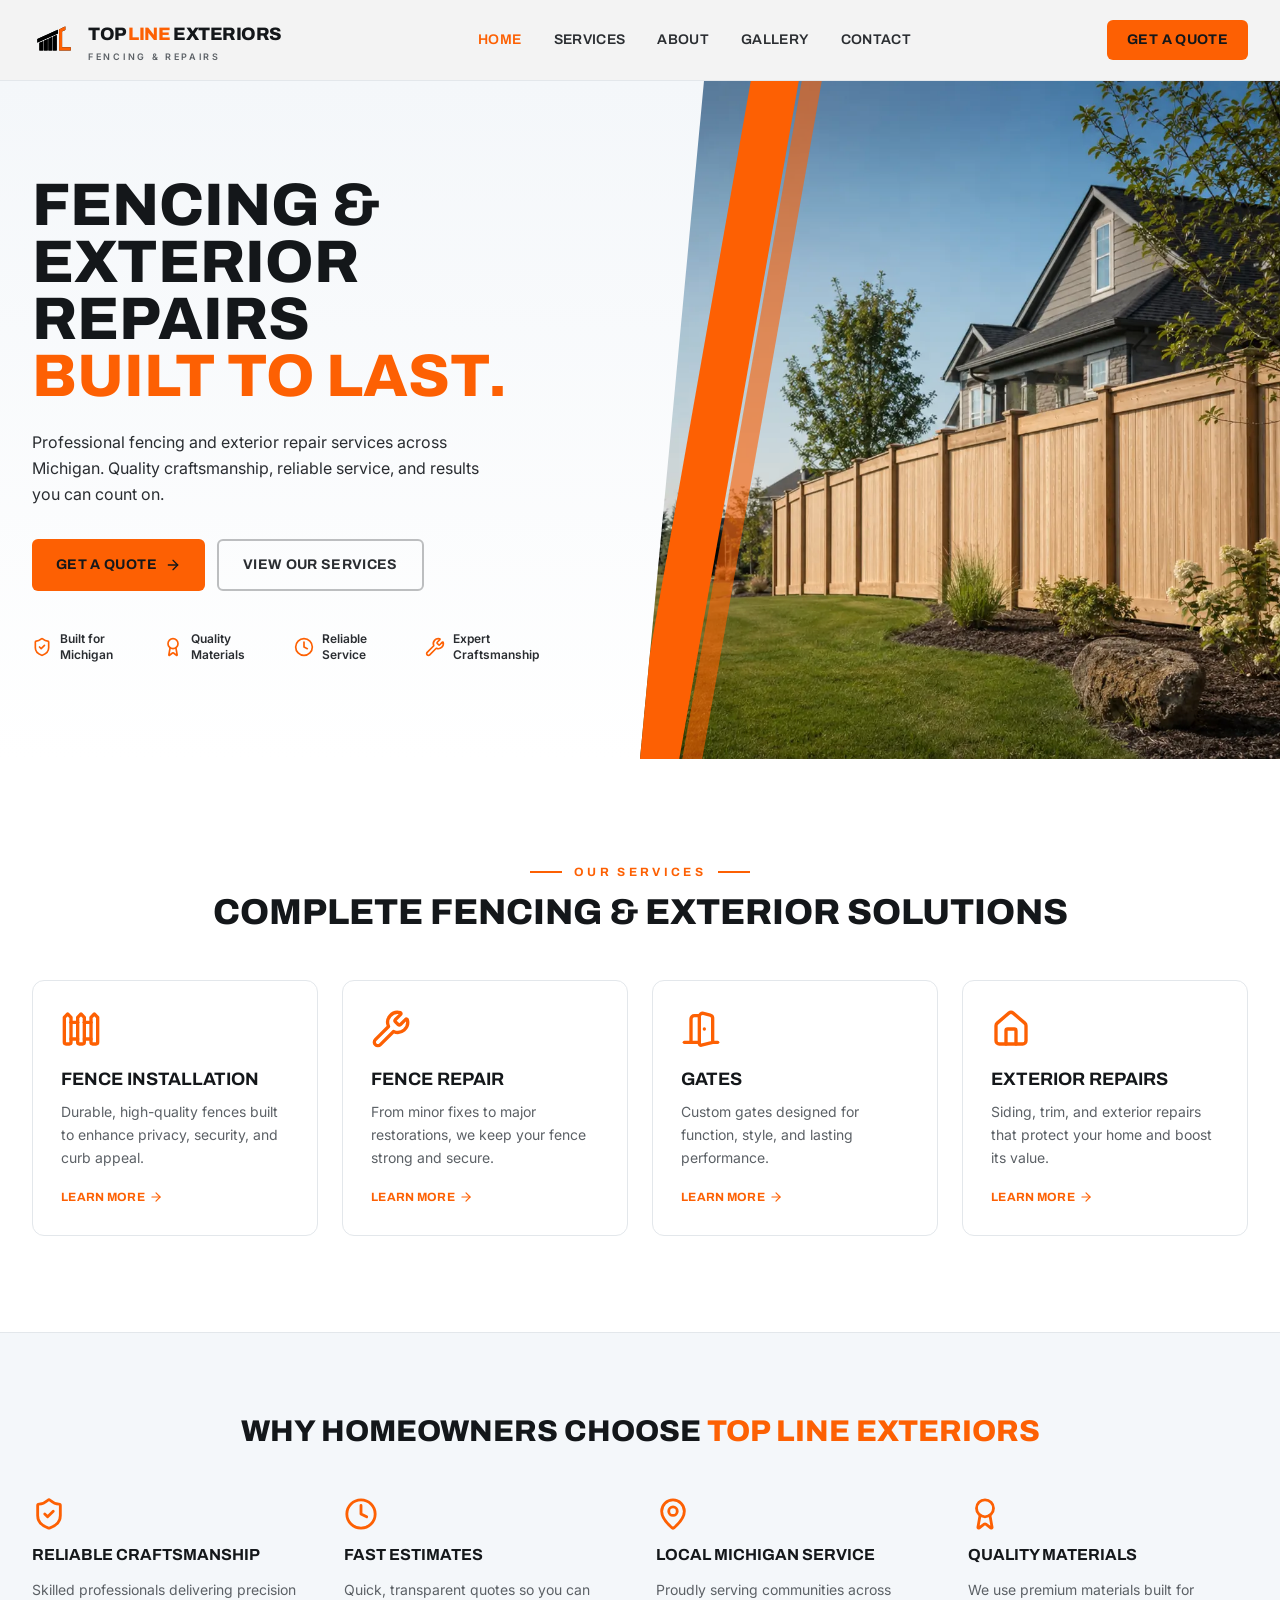
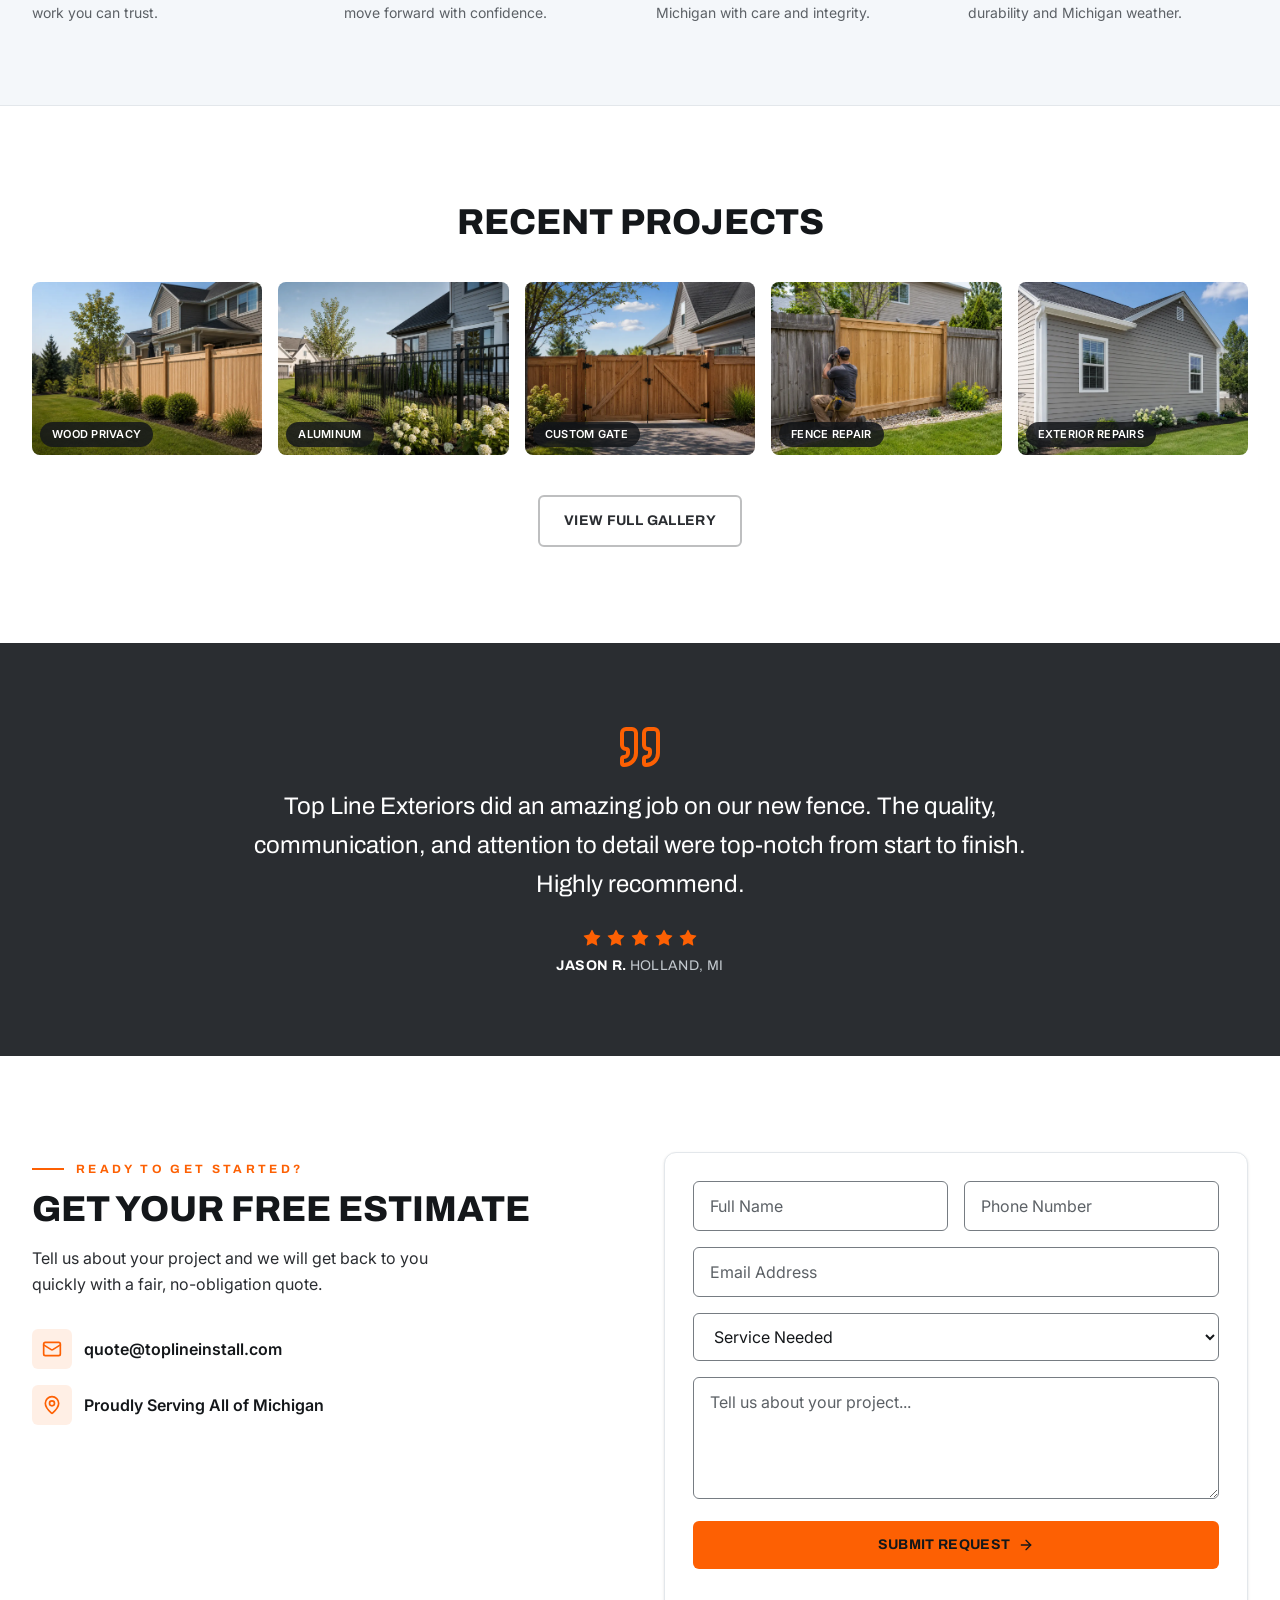
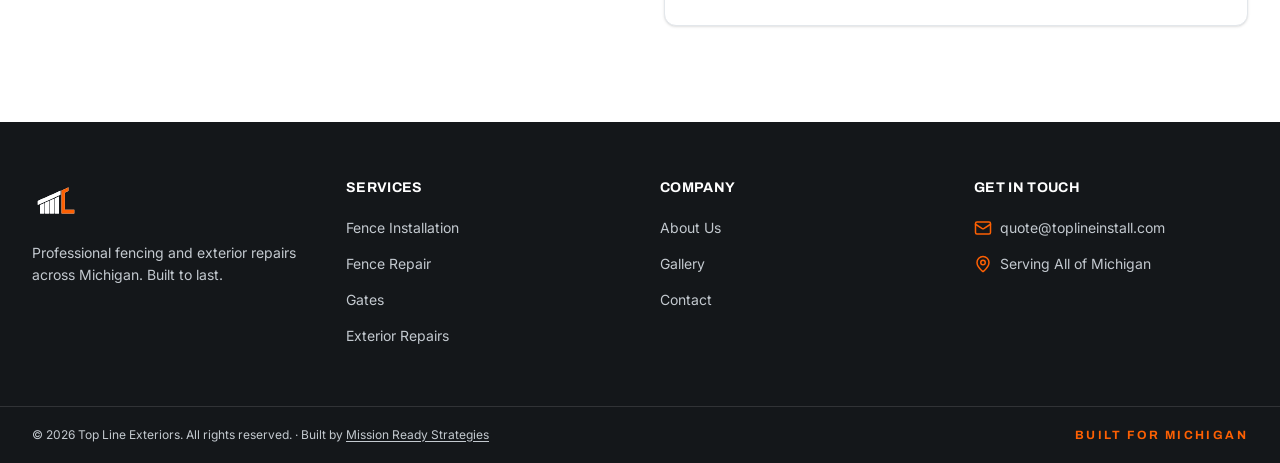
==== commit fc095a15: "Revert orange to bright logo color, fix iOS bottom inset, drop coming-soon - Undo the darker "brown"" ====
--- a/index.html
+++ b/index.html
@@ -43,7 +43,7 @@
   </script>
 </head>
 
-<body class="bg-surface font-body text-body antialiased">
+<body class="bg-surface-darkest font-body text-body antialiased">
   <a href="#main" class="skip-link">Skip to content</a>
 <svg xmlns="http://www.w3.org/2000/svg" width="0" height="0" style="position:absolute" aria-hidden="true"><symbol id="ic-fence" viewBox="0 0 24 24" fill="none" stroke="currentColor" stroke-width="2" stroke-linecap="round" stroke-linejoin="round"><path d="M4 3 2 5v15c0 .6.4 1 1 1h2c.6 0 1-.4 1-1V5Z" /> <path d="M6 8h4" /> <path d="M6 18h4" /> <path d="m12 3-2 2v15c0 .6.4 1 1 1h2c.6 0 1-.4 1-1V5Z" /> <path d="M14 8h4" /> <path d="M14 18h4" /> <path d="m20 3-2 2v15c0 .6.4 1 1 1h2c.6 0 1-.4 1-1V5Z" /></symbol><symbol id="ic-wrench" viewBox="0 0 24 24" fill="none" stroke="currentColor" stroke-width="2" stroke-linecap="round" stroke-linejoin="round"><path d="M14.7 6.3a1 1 0 0 0 0 1.4l1.6 1.6a1 1 0 0 0 1.4 0l3.106-3.105c.32-.322.863-.22.983.218a6 6 0 0 1-8.259 7.057l-7.91 7.91a1 1 0 0 1-2.999-3l7.91-7.91a6 6 0 0 1 7.057-8.259c.438.12.54.662.219.984z" /></symbol><symbol id="ic-door-open" viewBox="0 0 24 24" fill="none" stroke="currentColor" stroke-width="2" stroke-linecap="round" stroke-linejoin="round"><path d="M11 20H2" /> <path d="M11 4.562v16.157a1 1 0 0 0 1.242.97L19 20V5.562a2 2 0 0 0-1.515-1.94l-4-1A2 2 0 0 0 11 4.561z" /> <path d="M11 4H8a2 2 0 0 0-2 2v14" /> <path d="M14 12h.01" /> <path d="M22 20h-3" /></symbol><symbol id="ic-house" viewBox="0 0 24 24" fill="none" stroke="currentColor" stroke-width="2" stroke-linecap="round" stroke-linejoin="round"><path d="M15 21v-8a1 1 0 0 0-1-1h-4a1 1 0 0 0-1 1v8" /> <path d="M3 10a2 2 0 0 1 .709-1.528l7-6a2 2 0 0 1 2.582 0l7 6A2 2 0 0 1 21 10v9a2 2 0 0 1-2 2H5a2 2 0 0 1-2-2z" /></symbol><symbol id="ic-shield-check" viewBox="0 0 24 24" fill="none" stroke="currentColor" stroke-width="2" stroke-linecap="round" stroke-linejoin="round"><path d="M20 13c0 5-3.5 7.5-7.66 8.95a1 1 0 0 1-.67-.01C7.5 20.5 4 18 4 13V6a1 1 0 0 1 1-1c2 0 4.5-1.2 6.24-2.72a1.17 1.17 0 0 1 1.52 0C14.51 3.81 17 5 19 5a1 1 0 0 1 1 1z" /> <path d="m9 12 2 2 4-4" /></symbol><symbol id="ic-award" viewBox="0 0 24 24" fill="none" stroke="currentColor" stroke-width="2" stroke-linecap="round" stroke-linejoin="round"><path d="m15.477 12.89 1.515 8.526a.5.5 0 0 1-.81.47l-3.58-2.687a1 1 0 0 0-1.197 0l-3.586 2.686a.5.5 0 0 1-.81-.469l1.514-8.526" /> <circle cx="12" cy="8" r="6" /></symbol><symbol id="ic-clock" viewBox="0 0 24 24" fill="none" stroke="currentColor" stroke-width="2" stroke-linecap="round" stroke-linejoin="round"><circle cx="12" cy="12" r="10" /> <path d="M12 6v6l4 2" /></symbol><symbol id="ic-map-pin" viewBox="0 0 24 24" fill="none" stroke="currentColor" stroke-width="2" stroke-linecap="round" stroke-linejoin="round"><path d="M20 10c0 4.993-5.539 10.193-7.399 11.799a1 1 0 0 1-1.202 0C9.539 20.193 4 14.993 4 10a8 8 0 0 1 16 0" /> <circle cx="12" cy="10" r="3" /></symbol><symbol id="ic-mail" viewBox="0 0 24 24" fill="none" stroke="currentColor" stroke-width="2" stroke-linecap="round" stroke-linejoin="round"><path d="m22 7-8.991 5.727a2 2 0 0 1-2.009 0L2 7" /> <rect x="2" y="4" width="20" height="16" rx="2" /></symbol><symbol id="ic-phone" viewBox="0 0 24 24" fill="none" stroke="currentColor" stroke-width="2" stroke-linecap="round" stroke-linejoin="round"><path d="M13.832 16.568a1 1 0 0 0 1.213-.303l.355-.465A2 2 0 0 1 17 15h3a2 2 0 0 1 2 2v3a2 2 0 0 1-2 2A18 18 0 0 1 2 4a2 2 0 0 1 2-2h3a2 2 0 0 1 2 2v3a2 2 0 0 1-.8 1.6l-.468.351a1 1 0 0 0-.292 1.233 14 14 0 0 0 6.392 6.384" /></symbol><symbol id="ic-quote" viewBox="0 0 24 24" fill="none" stroke="currentColor" stroke-width="2" stroke-linecap="round" stroke-linejoin="round"><path d="M16 3a2 2 0 0 0-2 2v6a2 2 0 0 0 2 2 1 1 0 0 1 1 1v1a2 2 0 0 1-2 2 1 1 0 0 0-1 1v2a1 1 0 0 0 1 1 6 6 0 0 0 6-6V5a2 2 0 0 0-2-2z" /> <path d="M5 3a2 2 0 0 0-2 2v6a2 2 0 0 0 2 2 1 1 0 0 1 1 1v1a2 2 0 0 1-2 2 1 1 0 0 0-1 1v2a1 1 0 0 0 1 1 6 6 0 0 0 6-6V5a2 2 0 0 0-2-2z" /></symbol><symbol id="ic-star" viewBox="0 0 24 24" fill="currentColor" stroke="none"><path d="M11.525 2.295a.53.53 0 0 1 .95 0l2.31 4.679a2.123 2.123 0 0 0 1.595 1.16l5.166.756a.53.53 0 0 1 .294.904l-3.736 3.638a2.123 2.123 0 0 0-.611 1.878l.882 5.14a.53.53 0 0 1-.771.56l-4.618-2.428a2.122 2.122 0 0 0-1.973 0L6.396 21.01a.53.53 0 0 1-.77-.56l.881-5.139a2.122 2.122 0 0 0-.611-1.879L2.16 9.795a.53.53 0 0 1 .294-.906l5.165-.755a2.122 2.122 0 0 0 1.597-1.16z" /></symbol><symbol id="ic-arrow-right" viewBox="0 0 24 24" fill="none" stroke="currentColor" stroke-width="2" stroke-linecap="round" stroke-linejoin="round"><path d="M5 12h14" /> <path d="m12 5 7 7-7 7" /></symbol><symbol id="ic-menu" viewBox="0 0 24 24" fill="none" stroke="currentColor" stroke-width="2" stroke-linecap="round" stroke-linejoin="round"><path d="M4 5h16" /> <path d="M4 12h16" /> <path d="M4 19h16" /></symbol><symbol id="ic-image" viewBox="0 0 24 24" fill="none" stroke="currentColor" stroke-width="2" stroke-linecap="round" stroke-linejoin="round"><rect width="18" height="18" x="3" y="3" rx="2" ry="2" /> <circle cx="9" cy="9" r="2" /> <path d="m21 15-3.086-3.086a2 2 0 0 0-2.828 0L6 21" /></symbol><symbol id="ic-check" viewBox="0 0 24 24" fill="none" stroke="currentColor" stroke-width="2" stroke-linecap="round" stroke-linejoin="round"><path d="M20 6 9 17l-5-5" /></symbol></svg>
   <!-- ===== HEADER ===== -->
@@ -52,7 +52,7 @@
       <a href="index.html" class="flex items-center gap-3">
         <img src="assets/logo-dark.svg" alt="" class="h-11 w-11 shrink-0" />
         <span class="leading-none">
-          <span class="block font-display text-base font-extrabold uppercase tracking-tight text-ink sm:text-lg">Top <span class="text-brand-text">Line</span> Exteriors</span>
+          <span class="block font-display text-base font-extrabold uppercase tracking-tight text-ink sm:text-lg">Top <span class="text-brand">Line</span> Exteriors</span>
           <span class="mt-1 block text-[9px] font-semibold uppercase tracking-[0.3em] text-muted">Fencing &amp; Repairs</span>
         </span>
       </a>
@@ -112,7 +112,7 @@
       <div class="mx-auto grid max-w-7xl items-stretch lg:grid-cols-2">
         <div class="px-5 py-14 lg:py-24 lg:pl-8 lg:pr-12">
           <h1 class="font-display text-4xl font-extrabold uppercase leading-[0.95] text-ink sm:text-5xl xl:text-6xl">
-            Fencing &amp;<br />Exterior Repairs<br /><span class="text-brand-text">Built to Last.</span>
+            Fencing &amp;<br />Exterior Repairs<br /><span class="text-brand">Built to Last.</span>
           </h1>
           <p class="mt-6 max-w-md leading-relaxed text-body">
             Professional fencing and exterior repair services across Michigan. Quality craftsmanship,
@@ -180,7 +180,7 @@
     <!-- ===== WHY CHOOSE ===== -->
     <section class="section-tight border-y border-line bg-surface-muted">
       <div class="container-page">
-        <h2 class="mb-12 text-center font-display text-2xl font-extrabold uppercase text-ink sm:text-3xl">Why Homeowners Choose <span class="text-brand-text">Top Line Exteriors</span></h2>
+        <h2 class="mb-12 text-center font-display text-2xl font-extrabold uppercase text-ink sm:text-3xl">Why Homeowners Choose <span class="text-brand">Top Line Exteriors</span></h2>
         <div class="grid gap-8 sm:grid-cols-2 lg:grid-cols-4">
           <div class="flex flex-col items-start gap-3">
             <span class="text-brand"><svg width="34" height="34" aria-hidden="true"><use href="#ic-shield-check"></use></svg></span>
--- a/assets/css/site.css
+++ b/assets/css/site.css
@@ -1,2 +1,2 @@
 /*! tailwindcss v4.3.2 | MIT License | https://tailwindcss.com */
-@layer properties{@supports (((-webkit-hyphens:none)) and (not (margin-trim:inline))) or ((-moz-orient:inline) and (not (color:rgb(from red r g b)))){*,:before,:after,::backdrop{--tw-rotate-x:initial;--tw-rotate-y:initial;--tw-rotate-z:initial;--tw-skew-x:initial;--tw-skew-y:initial;--tw-space-y-reverse:0;--tw-border-style:solid;--tw-gradient-position:initial;--tw-gradient-from:#0000;--tw-gradient-via:#0000;--tw-gradient-to:#0000;--tw-gradient-stops:initial;--tw-gradient-via-stops:initial;--tw-gradient-from-position:0%;--tw-gradient-via-position:50%;--tw-gradient-to-position:100%;--tw-leading:initial;--tw-font-weight:initial;--tw-tracking:initial;--tw-shadow:0 0 #0000;--tw-shadow-color:initial;--tw-shadow-alpha:100%;--tw-inset-shadow:0 0 #0000;--tw-inset-shadow-color:initial;--tw-inset-shadow-alpha:100%;--tw-ring-color:initial;--tw-ring-shadow:0 0 #0000;--tw-inset-ring-color:initial;--tw-inset-ring-shadow:0 0 #0000;--tw-ring-inset:initial;--tw-ring-offset-width:0px;--tw-ring-offset-color:#fff;--tw-ring-offset-shadow:0 0 #0000;--tw-blur:initial;--tw-brightness:initial;--tw-contrast:initial;--tw-grayscale:initial;--tw-hue-rotate:initial;--tw-invert:initial;--tw-opacity:initial;--tw-saturate:initial;--tw-sepia:initial;--tw-drop-shadow:initial;--tw-drop-shadow-color:initial;--tw-drop-shadow-alpha:100%;--tw-drop-shadow-size:initial;--tw-backdrop-blur:initial;--tw-backdrop-brightness:initial;--tw-backdrop-contrast:initial;--tw-backdrop-grayscale:initial;--tw-backdrop-hue-rotate:initial;--tw-backdrop-invert:initial;--tw-backdrop-opacity:initial;--tw-backdrop-saturate:initial;--tw-backdrop-sepia:initial;--tw-ease:initial;--tw-translate-x:0;--tw-translate-y:0;--tw-translate-z:0}}}@layer theme{:root,:host{--font-sans:ui-sans-serif, system-ui, sans-serif, "Apple Color Emoji", "Segoe UI Emoji", "Segoe UI Symbol", "Noto Color Emoji";--font-mono:ui-monospace, SFMono-Regular, Menlo, Monaco, Consolas, "Liberation Mono", "Courier New", monospace;--spacing:.25rem;--container-xs:20rem;--container-md:28rem;--container-lg:32rem;--container-xl:36rem;--container-2xl:42rem;--container-4xl:56rem;--container-6xl:72rem;--container-7xl:80rem;--text-xs:.75rem;--text-xs--line-height:calc(1 / .75);--text-sm:.875rem;--text-sm--line-height:calc(1.25 / .875);--text-base:1rem;--text-base--line-height:calc(1.5 / 1);--text-lg:1.125rem;--text-lg--line-height:calc(1.75 / 1.125);--text-xl:1.25rem;--text-xl--line-height:calc(1.75 / 1.25);--text-2xl:1.5rem;--text-2xl--line-height:calc(2 / 1.5);--text-3xl:1.875rem;--text-3xl--line-height:calc(2.25 / 1.875);--text-4xl:2.25rem;--text-4xl--line-height:calc(2.5 / 2.25);--text-5xl:3rem;--text-5xl--line-height:1;--text-6xl:3.75rem;--text-6xl--line-height:1;--text-7xl:4.5rem;--text-7xl--line-height:1;--text-8xl:6rem;--text-8xl--line-height:1;--font-weight-normal:400;--font-weight-semibold:600;--font-weight-bold:700;--font-weight-extrabold:800;--tracking-tight:-.025em;--tracking-wide:.025em;--tracking-widest:.1em;--leading-relaxed:1.625;--radius-md:.375rem;--radius-lg:.5rem;--radius-xl:.75rem;--ease-in-out:cubic-bezier(.4, 0, .2, 1);--default-transition-duration:.15s;--default-transition-timing-function:cubic-bezier(.4, 0, .2, 1);--default-font-family:var(--font-sans);--default-mono-font-family:var(--font-mono);--color-brand:#fd6003;--color-brand-hover:#e0540a;--color-on-brand:#14171a;--color-brand-text:#b4470a;--color-ink:#14171a;--color-body:#2a2d31;--color-muted:#5c6166;--color-inverse:#fff;--color-inverse-muted:#c3c9cf;--color-surface:#fff;--color-surface-muted:#f4f7fa;--color-surface-sunken:#eaeef2;--color-surface-dark:#2a2d31;--color-surface-darkest:#14171a;--color-line:#e3e7eb;--color-line-strong:#cbd2d8;--color-line-input:#767c82;--color-line-inverse:#ffffff1f;--font-display:"Archivo", system-ui, sans-serif;--font-body:"Inter", system-ui, sans-serif}}@layer base{*,:after,:before,::backdrop{box-sizing:border-box;border:0 solid;margin:0;padding:0}::file-selector-button{box-sizing:border-box;border:0 solid;margin:0;padding:0}html,:host{-webkit-text-size-adjust:100%;tab-size:4;line-height:1.5;font-family:var(--default-font-family,ui-sans-serif, system-ui, sans-serif, "Apple Color Emoji", "Segoe UI Emoji", "Segoe UI Symbol", "Noto Color Emoji");font-feature-settings:var(--default-font-feature-settings,normal);font-variation-settings:var(--default-font-variation-settings,normal);-webkit-tap-highlight-color:transparent}hr{height:0;color:inherit;border-top-width:1px}abbr:where([title]){-webkit-text-decoration:underline dotted;text-decoration:underline dotted}h1,h2,h3,h4,h5,h6{font-size:inherit;font-weight:inherit}a{color:inherit;-webkit-text-decoration:inherit;-webkit-text-decoration:inherit;-webkit-text-decoration:inherit;text-decoration:inherit}b,strong{font-weight:bolder}code,kbd,samp,pre{font-family:var(--default-mono-font-family,ui-monospace, SFMono-Regular, Menlo, Monaco, Consolas, "Liberation Mono", "Courier New", monospace);font-feature-settings:var(--default-mono-font-feature-settings,normal);font-variation-settings:var(--default-mono-font-variation-settings,normal);font-size:1em}small{font-size:80%}sub,sup{vertical-align:baseline;font-size:75%;line-height:0;position:relative}sub{bottom:-.25em}sup{top:-.5em}table{text-indent:0;border-color:inherit;border-collapse:collapse}:-moz-focusring{outline:auto}progress{vertical-align:baseline}summary{display:list-item}ol,ul,menu{list-style:none}img,svg,video,canvas,audio,iframe,embed,object{vertical-align:middle;display:block}img,video{max-width:100%;height:auto}button,input,select,optgroup,textarea{font:inherit;font-feature-settings:inherit;font-variation-settings:inherit;letter-spacing:inherit;color:inherit;opacity:1;background-color:#0000;border-radius:0}::file-selector-button{font:inherit;font-feature-settings:inherit;font-variation-settings:inherit;letter-spacing:inherit;color:inherit;opacity:1;background-color:#0000;border-radius:0}:where(select:is([multiple],[size])) optgroup{font-weight:bolder}:where(select:is([multiple],[size])) optgroup option{padding-inline-start:20px}::file-selector-button{margin-inline-end:4px}::placeholder{opacity:1}@supports (not ((-webkit-appearance:-apple-pay-button))) or (contain-intrinsic-size:1px){::placeholder{color:currentColor}@supports (color:color-mix(in lab, red, red)){::placeholder{color:color-mix(in oklab, currentcolor 50%, transparent)}}}textarea{resize:vertical}::-webkit-search-decoration{-webkit-appearance:none}::-webkit-date-and-time-value{min-height:1lh;text-align:inherit}::-webkit-datetime-edit{display:inline-flex}::-webkit-datetime-edit-fields-wrapper{padding:0}::-webkit-datetime-edit{padding-block:0}::-webkit-datetime-edit-year-field{padding-block:0}::-webkit-datetime-edit-month-field{padding-block:0}::-webkit-datetime-edit-day-field{padding-block:0}::-webkit-datetime-edit-hour-field{padding-block:0}::-webkit-datetime-edit-minute-field{padding-block:0}::-webkit-datetime-edit-second-field{padding-block:0}::-webkit-datetime-edit-millisecond-field{padding-block:0}::-webkit-datetime-edit-meridiem-field{padding-block:0}::-webkit-calendar-picker-indicator{line-height:1}:-moz-ui-invalid{box-shadow:none}button,input:where([type=button],[type=reset],[type=submit]){appearance:button}::file-selector-button{appearance:button}::-webkit-inner-spin-button{height:auto}::-webkit-outer-spin-button{height:auto}[hidden]:where(:not([hidden=until-found])){display:none!important}:where(a,button,input,select,textarea,summary,[tabindex]:not([tabindex="-1"])):focus-visible{outline:3px solid var(--color-brand);outline-offset:2px;border-radius:4px}}@layer components{.container-page{width:100%;max-width:var(--container-7xl);padding-inline:calc(var(--spacing) * 5);margin-inline:auto}@media (min-width:64rem){.container-page{padding-inline:calc(var(--spacing) * 8)}}.skip-link{top:calc(var(--spacing) * 2);left:calc(var(--spacing) * 2);z-index:100;--tw-translate-y:calc(150% * -1);translate:var(--tw-translate-x) var(--tw-translate-y);border-radius:var(--radius-md);background-color:var(--color-brand);padding-inline:calc(var(--spacing) * 4);padding-block:calc(var(--spacing) * 2);font-family:var(--font-display);font-size:var(--text-sm);line-height:var(--tw-leading,var(--text-sm--line-height));--tw-font-weight:var(--font-weight-bold);font-weight:var(--font-weight-bold);color:var(--color-on-brand);text-transform:uppercase;transition-property:color,background-color,border-color,outline-color,text-decoration-color,fill,stroke,--tw-gradient-from,--tw-gradient-via,--tw-gradient-to,opacity,box-shadow,transform,translate,scale,rotate,filter,-webkit-backdrop-filter,backdrop-filter,display,content-visibility,overlay,pointer-events;transition-timing-function:var(--tw-ease,var(--default-transition-timing-function));transition-duration:var(--tw-duration,var(--default-transition-duration));position:absolute}.skip-link:focus{--tw-translate-y:0;translate:var(--tw-translate-x) var(--tw-translate-y)}.section{padding-block:calc(var(--spacing) * 16)}@media (min-width:64rem){.section{padding-block:calc(var(--spacing) * 24)}}.section-tight{padding-block:calc(var(--spacing) * 14)}@media (min-width:64rem){.section-tight{padding-block:calc(var(--spacing) * 20)}}.btn{justify-content:center;align-items:center;gap:calc(var(--spacing) * 2);border-radius:var(--radius-md);padding-inline:calc(var(--spacing) * 6);padding-block:calc(var(--spacing) * 3.5);font-family:var(--font-display);font-size:var(--text-sm);line-height:var(--tw-leading,var(--text-sm--line-height));--tw-font-weight:var(--font-weight-bold);font-weight:var(--font-weight-bold);--tw-tracking:var(--tracking-wide);letter-spacing:var(--tracking-wide);text-transform:uppercase;transition-property:color,background-color,border-color,outline-color,text-decoration-color,fill,stroke,--tw-gradient-from,--tw-gradient-via,--tw-gradient-to,opacity,box-shadow,transform,translate,scale,rotate,filter,-webkit-backdrop-filter,backdrop-filter,display,content-visibility,overlay,pointer-events;transition-timing-function:var(--tw-ease,var(--default-transition-timing-function));transition-duration:var(--tw-duration,var(--default-transition-duration));display:inline-flex}.btn-sm{padding-inline:calc(var(--spacing) * 5);padding-block:calc(var(--spacing) * 2.5)}.btn-primary{background-color:var(--color-brand);color:var(--color-on-brand)}@media (hover:hover){.btn-primary:hover{background-color:var(--color-brand-hover)}}.btn-outline{border-style:var(--tw-border-style);border-width:2px;border-color:#2a2d314d}@supports (color:color-mix(in lab, red, red)){.btn-outline{border-color:color-mix(in oklab, var(--color-body) 30%, transparent)}}.btn-outline{color:var(--color-body)}@media (hover:hover){.btn-outline:hover{border-color:var(--color-body);background-color:var(--color-body);color:var(--color-inverse)}}.btn-inverse{background-color:var(--color-surface);color:var(--color-ink)}@media (hover:hover){.btn-inverse:hover{background-color:var(--color-surface-muted)}}.btn-outline-inverse{border-style:var(--tw-border-style);border-width:2px;border-color:#fff9}@supports (color:color-mix(in lab, red, red)){.btn-outline-inverse{border-color:color-mix(in oklab, var(--color-inverse) 60%, transparent)}}.btn-outline-inverse{color:var(--color-inverse)}@media (hover:hover){.btn-outline-inverse:hover{border-color:var(--color-inverse);background-color:var(--color-surface);color:var(--color-ink)}}.btn-block{width:100%}.field-label{clip-path:inset(50%);white-space:nowrap;border-width:0;width:1px;height:1px;margin:-1px;padding:0;position:absolute;overflow:hidden}.input,.select,.textarea{border-radius:var(--radius-md);border-style:var(--tw-border-style);border-width:1px;border-color:var(--color-line-input);background-color:var(--color-surface);width:100%;padding-inline:calc(var(--spacing) * 4);padding-block:calc(var(--spacing) * 3);font-size:var(--text-base);line-height:var(--tw-leading,var(--text-base--line-height));color:var(--color-ink)}:is(.input,.select,.textarea)::placeholder{color:var(--color-muted)}:is(.input,.select,.textarea):focus{border-color:var(--color-brand-text);--tw-ring-shadow:var(--tw-ring-inset,) 0 0 0 calc(2px + var(--tw-ring-offset-width)) var(--tw-ring-color,currentcolor);box-shadow:var(--tw-inset-shadow), var(--tw-inset-ring-shadow), var(--tw-ring-offset-shadow), var(--tw-ring-shadow), var(--tw-shadow);--tw-ring-color:var(--color-brand-text);--tw-outline-style:none;outline-style:none}.card{border-radius:var(--radius-xl);border-style:var(--tw-border-style);border-width:1px;border-color:var(--color-line);background-color:var(--color-surface);padding:calc(var(--spacing) * 7)}.card-hover{transition-property:color,background-color,border-color,outline-color,text-decoration-color,fill,stroke,--tw-gradient-from,--tw-gradient-via,--tw-gradient-to,opacity,box-shadow,transform,translate,scale,rotate,filter,-webkit-backdrop-filter,backdrop-filter,display,content-visibility,overlay,pointer-events;transition-timing-function:var(--tw-ease,var(--default-transition-timing-function));transition-duration:var(--tw-duration,var(--default-transition-duration))}@media (hover:hover){.card-hover:hover{border-color:var(--color-brand);--tw-shadow:0 10px 15px -3px var(--tw-shadow-color,#0000001a), 0 4px 6px -4px var(--tw-shadow-color,#0000001a);box-shadow:var(--tw-inset-shadow), var(--tw-inset-ring-shadow), var(--tw-ring-offset-shadow), var(--tw-ring-shadow), var(--tw-shadow)}}.eyebrow{align-items:center;gap:calc(var(--spacing) * 3);font-family:var(--font-display);font-size:var(--text-xs);line-height:var(--tw-leading,var(--text-xs--line-height));--tw-font-weight:var(--font-weight-bold);font-weight:var(--font-weight-bold);--tw-tracking:.28em;letter-spacing:.28em;color:var(--color-brand-text);text-transform:uppercase;display:inline-flex}.eyebrow:before{content:"";background:var(--color-brand-text);width:2rem;height:2px;display:block}.eyebrow-center{justify-content:center}.eyebrow-center:after{content:"";background:var(--color-brand-text);width:2rem;height:2px;display:block}.section-title{font-family:var(--font-display);font-size:var(--text-3xl);line-height:var(--tw-leading,var(--text-3xl--line-height));--tw-font-weight:var(--font-weight-extrabold);font-weight:var(--font-weight-extrabold);color:var(--color-ink);text-transform:uppercase}@media (min-width:40rem){.section-title{font-size:var(--text-4xl);line-height:var(--tw-leading,var(--text-4xl--line-height))}}.link-more{align-items:center;gap:var(--spacing);font-family:var(--font-display);font-size:var(--text-xs);line-height:var(--tw-leading,var(--text-xs--line-height));--tw-font-weight:var(--font-weight-bold);font-weight:var(--font-weight-bold);--tw-tracking:var(--tracking-wide);letter-spacing:var(--tracking-wide);color:var(--color-brand-text);text-transform:uppercase;display:inline-flex}.nav-link{font-family:var(--font-display);font-size:var(--text-sm);line-height:var(--tw-leading,var(--text-sm--line-height));--tw-font-weight:var(--font-weight-semibold);font-weight:var(--font-weight-semibold);--tw-tracking:var(--tracking-wide);letter-spacing:var(--tracking-wide);color:var(--color-body);text-transform:uppercase;transition-property:color,background-color,border-color,outline-color,text-decoration-color,fill,stroke,--tw-gradient-from,--tw-gradient-via,--tw-gradient-to,opacity,box-shadow,transform,translate,scale,rotate,filter,-webkit-backdrop-filter,backdrop-filter,display,content-visibility,overlay,pointer-events;transition-timing-function:var(--tw-ease,var(--default-transition-timing-function));transition-duration:var(--tw-duration,var(--default-transition-duration))}@media (hover:hover){.nav-link:hover{color:var(--color-brand-text)}}.nav-link-active{color:var(--color-brand-text);text-underline-offset:4px;text-decoration-line:underline;text-decoration-thickness:2px}.chip{cursor:pointer;border-style:var(--tw-border-style);border-width:1px;border-color:var(--color-line);padding-inline:calc(var(--spacing) * 4);padding-block:calc(var(--spacing) * 1.5);font-size:var(--text-xs);line-height:var(--tw-leading,var(--text-xs--line-height));--tw-font-weight:var(--font-weight-semibold);font-weight:var(--font-weight-semibold);--tw-tracking:var(--tracking-wide);letter-spacing:var(--tracking-wide);color:var(--color-body);text-transform:uppercase;transition-property:color,background-color,border-color,outline-color,text-decoration-color,fill,stroke,--tw-gradient-from,--tw-gradient-via,--tw-gradient-to,opacity,box-shadow,transform,translate,scale,rotate,filter,-webkit-backdrop-filter,backdrop-filter,display,content-visibility,overlay,pointer-events;transition-timing-function:var(--tw-ease,var(--default-transition-timing-function));transition-duration:var(--tw-duration,var(--default-transition-duration));border-radius:3.40282e38px}@media (hover:hover){.chip:hover{border-color:var(--color-brand)}}.chip[aria-pressed=true]{border-color:var(--color-brand);background-color:var(--color-brand);--tw-font-weight:var(--font-weight-bold);font-weight:var(--font-weight-bold);color:var(--color-on-brand)}.tag{bottom:calc(var(--spacing) * 2);left:calc(var(--spacing) * 2);background-color:#14171ad9;border-radius:3.40282e38px;position:absolute}@supports (color:color-mix(in lab, red, red)){.tag{background-color:color-mix(in oklab, var(--color-ink) 85%, transparent)}}.tag{padding-inline:calc(var(--spacing) * 3);padding-block:var(--spacing);--tw-font-weight:var(--font-weight-semibold);font-size:11px;font-weight:var(--font-weight-semibold);--tw-tracking:var(--tracking-wide);letter-spacing:var(--tracking-wide);color:var(--color-inverse);text-transform:uppercase}.placeholder{justify-content:center;align-items:center;gap:var(--spacing);background-color:var(--color-surface-sunken);text-align:center;color:var(--color-muted);flex-direction:column;display:flex}.placeholder-label{--tw-font-weight:var(--font-weight-semibold);font-size:11px;font-weight:var(--font-weight-semibold);--tw-tracking:var(--tracking-wide);letter-spacing:var(--tracking-wide);text-transform:uppercase}.placeholder-dim{font-family:var(--font-display);--tw-font-weight:var(--font-weight-bold);font-size:10px;font-weight:var(--font-weight-bold);--tw-tracking:var(--tracking-widest);letter-spacing:var(--tracking-widest);color:var(--color-muted);text-transform:uppercase}}@layer utilities{.pointer-events-none{pointer-events:none}.absolute{position:absolute}.relative{position:relative}.static{position:static}.sticky{position:sticky}.inset-0{inset:0}.-top-10{top:calc(var(--spacing) * -10)}.-top-20{top:calc(var(--spacing) * -20)}.top-0{top:0}.-bottom-10{bottom:calc(var(--spacing) * -10)}.-bottom-20{bottom:calc(var(--spacing) * -20)}.-left-4{left:calc(var(--spacing) * -4)}.left-3{left:calc(var(--spacing) * 3)}.left-\[8\%\]{left:8%}.left-\[16\%\]{left:16%}.z-10{z-index:10}.z-50{z-index:50}.mx-auto{margin-inline:auto}.my-3{margin-block:calc(var(--spacing) * 3)}.mt-0\.5{margin-top:calc(var(--spacing) * .5)}.mt-1{margin-top:var(--spacing)}.mt-3{margin-top:calc(var(--spacing) * 3)}.mt-4{margin-top:calc(var(--spacing) * 4)}.mt-5{margin-top:calc(var(--spacing) * 5)}.mt-6{margin-top:calc(var(--spacing) * 6)}.mt-7{margin-top:calc(var(--spacing) * 7)}.mt-8{margin-top:calc(var(--spacing) * 8)}.mt-9{margin-top:calc(var(--spacing) * 9)}.mt-10{margin-top:calc(var(--spacing) * 10)}.mb-2{margin-bottom:calc(var(--spacing) * 2)}.mb-3{margin-bottom:calc(var(--spacing) * 3)}.mb-4{margin-bottom:calc(var(--spacing) * 4)}.mb-5{margin-bottom:calc(var(--spacing) * 5)}.mb-6{margin-bottom:calc(var(--spacing) * 6)}.mb-8{margin-bottom:calc(var(--spacing) * 8)}.mb-10{margin-bottom:calc(var(--spacing) * 10)}.mb-12{margin-bottom:calc(var(--spacing) * 12)}.block{display:block}.flex{display:flex}.grid{display:grid}.hidden{display:none}.inline{display:inline}.inline-block{display:inline-block}.inline-flex{display:inline-flex}.aspect-\[4\/3\]{aspect-ratio:4/3}.h-0\.5{height:calc(var(--spacing) * .5)}.h-2{height:calc(var(--spacing) * 2)}.h-10{height:calc(var(--spacing) * 10)}.h-11{height:calc(var(--spacing) * 11)}.h-12{height:calc(var(--spacing) * 12)}.h-20{height:calc(var(--spacing) * 20)}.h-full{height:100%}.min-h-\[300px\]{min-height:300px}.min-h-\[calc\(100svh_-_5rem_-_env\(safe-area-inset-top\)\)\]{min-height:calc(100svh - 5rem - env(safe-area-inset-top))}.min-h-screen{min-height:100vh}.w-2{width:calc(var(--spacing) * 2)}.w-3{width:calc(var(--spacing) * 3)}.w-5{width:calc(var(--spacing) * 5)}.w-8{width:calc(var(--spacing) * 8)}.w-9{width:calc(var(--spacing) * 9)}.w-10{width:calc(var(--spacing) * 10)}.w-11{width:calc(var(--spacing) * 11)}.w-12{width:calc(var(--spacing) * 12)}.w-full{width:100%}.max-w-2xl{max-width:var(--container-2xl)}.max-w-4xl{max-width:var(--container-4xl)}.max-w-6xl{max-width:var(--container-6xl)}.max-w-7xl{max-width:var(--container-7xl)}.max-w-lg{max-width:var(--container-lg)}.max-w-md{max-width:var(--container-md)}.max-w-xl{max-width:var(--container-xl)}.max-w-xs{max-width:var(--container-xs)}.flex-1{flex:1}.shrink-0{flex-shrink:0}.-skew-x-\[10deg\]{--tw-skew-x:skewX(calc(10deg * -1));transform:var(--tw-rotate-x,) var(--tw-rotate-y,) var(--tw-rotate-z,) var(--tw-skew-x,) var(--tw-skew-y,)}.-skew-x-\[14deg\]{--tw-skew-x:skewX(calc(14deg * -1));transform:var(--tw-rotate-x,) var(--tw-rotate-y,) var(--tw-rotate-z,) var(--tw-skew-x,) var(--tw-skew-y,)}.transform{transform:var(--tw-rotate-x,) var(--tw-rotate-y,) var(--tw-rotate-z,) var(--tw-skew-x,) var(--tw-skew-y,)}.grid-cols-2{grid-template-columns:repeat(2,minmax(0,1fr))}.flex-col{flex-direction:column}.flex-wrap{flex-wrap:wrap}.items-center{align-items:center}.items-start{align-items:flex-start}.items-stretch{align-items:stretch}.justify-between{justify-content:space-between}.justify-center{justify-content:center}.justify-end{justify-content:flex-end}.gap-1{gap:var(--spacing)}.gap-2{gap:calc(var(--spacing) * 2)}.gap-3{gap:calc(var(--spacing) * 3)}.gap-4{gap:calc(var(--spacing) * 4)}.gap-6{gap:calc(var(--spacing) * 6)}.gap-8{gap:calc(var(--spacing) * 8)}.gap-10{gap:calc(var(--spacing) * 10)}.gap-12{gap:calc(var(--spacing) * 12)}:where(.space-y-2>:not(:last-child)){--tw-space-y-reverse:0;margin-block-start:calc(calc(var(--spacing) * 2) * var(--tw-space-y-reverse));margin-block-end:calc(calc(var(--spacing) * 2) * calc(1 - var(--tw-space-y-reverse)))}:where(.space-y-3>:not(:last-child)){--tw-space-y-reverse:0;margin-block-start:calc(calc(var(--spacing) * 3) * var(--tw-space-y-reverse));margin-block-end:calc(calc(var(--spacing) * 3) * calc(1 - var(--tw-space-y-reverse)))}:where(.space-y-4>:not(:last-child)){--tw-space-y-reverse:0;margin-block-start:calc(calc(var(--spacing) * 4) * var(--tw-space-y-reverse));margin-block-end:calc(calc(var(--spacing) * 4) * calc(1 - var(--tw-space-y-reverse)))}:where(.space-y-5>:not(:last-child)){--tw-space-y-reverse:0;margin-block-start:calc(calc(var(--spacing) * 5) * var(--tw-space-y-reverse));margin-block-end:calc(calc(var(--spacing) * 5) * calc(1 - var(--tw-space-y-reverse)))}.gap-x-3{column-gap:calc(var(--spacing) * 3)}.gap-y-3{row-gap:calc(var(--spacing) * 3)}.gap-y-4{row-gap:calc(var(--spacing) * 4)}.overflow-hidden{overflow:hidden}.rounded-full{border-radius:3.40282e38px}.rounded-lg{border-radius:var(--radius-lg)}.rounded-md{border-radius:var(--radius-md)}.border{border-style:var(--tw-border-style);border-width:1px}.border-y{border-block-style:var(--tw-border-style);border-block-width:1px}.border-t{border-top-style:var(--tw-border-style);border-top-width:1px}.border-b{border-bottom-style:var(--tw-border-style);border-bottom-width:1px}.border-line{border-color:var(--color-line)}.border-line-inverse{border-color:var(--color-line-inverse)}.bg-\[\#BFE2F7\]{background-color:#bfe2f7}.bg-brand{background-color:var(--color-brand)}.bg-brand\/10{background-color:#fd60031a}@supports (color:color-mix(in lab, red, red)){.bg-brand\/10{background-color:color-mix(in oklab, var(--color-brand) 10%, transparent)}}.bg-brand\/60{background-color:#fd600399}@supports (color:color-mix(in lab, red, red)){.bg-brand\/60{background-color:color-mix(in oklab, var(--color-brand) 60%, transparent)}}.bg-surface{background-color:var(--color-surface)}.bg-surface-dark{background-color:var(--color-surface-dark)}.bg-surface-darkest{background-color:var(--color-surface-darkest)}.bg-surface-muted{background-color:var(--color-surface-muted)}.bg-surface\/95{background-color:#fffffff2}@supports (color:color-mix(in lab, red, red)){.bg-surface\/95{background-color:color-mix(in oklab, var(--color-surface) 95%, transparent)}}.bg-gradient-to-b{--tw-gradient-position:to bottom in oklab;background-image:linear-gradient(var(--tw-gradient-stops))}.from-surface-muted{--tw-gradient-from:var(--color-surface-muted);--tw-gradient-stops:var(--tw-gradient-via-stops,var(--tw-gradient-position), var(--tw-gradient-from) var(--tw-gradient-from-position), var(--tw-gradient-to) var(--tw-gradient-to-position))}.to-surface{--tw-gradient-to:var(--color-surface);--tw-gradient-stops:var(--tw-gradient-via-stops,var(--tw-gradient-position), var(--tw-gradient-from) var(--tw-gradient-from-position), var(--tw-gradient-to) var(--tw-gradient-to-position))}.object-cover{object-fit:cover}.p-2{padding:calc(var(--spacing) * 2)}.px-5{padding-inline:calc(var(--spacing) * 5)}.px-6{padding-inline:calc(var(--spacing) * 6)}.px-7{padding-inline:calc(var(--spacing) * 7)}.py-1{padding-block:var(--spacing)}.py-2{padding-block:calc(var(--spacing) * 2)}.py-3{padding-block:calc(var(--spacing) * 3)}.py-4{padding-block:calc(var(--spacing) * 4)}.py-5{padding-block:calc(var(--spacing) * 5)}.py-6{padding-block:calc(var(--spacing) * 6)}.py-14{padding-block:calc(var(--spacing) * 14)}.pt-2{padding-top:calc(var(--spacing) * 2)}.pt-8{padding-top:calc(var(--spacing) * 8)}.pt-14{padding-top:calc(var(--spacing) * 14)}.pt-20{padding-top:calc(var(--spacing) * 20)}.pb-0{padding-bottom:0}.pb-16{padding-bottom:calc(var(--spacing) * 16)}.pb-\[30vh\]{padding-bottom:30vh}.pb-\[calc\(env\(safe-area-inset-bottom\)_\+_1\.75rem\)\]{padding-bottom:calc(env(safe-area-inset-bottom) + 1.75rem)}.text-center{text-align:center}.font-body{font-family:var(--font-body)}.font-display{font-family:var(--font-display)}.text-2xl{font-size:var(--text-2xl);line-height:var(--tw-leading,var(--text-2xl--line-height))}.text-3xl{font-size:var(--text-3xl);line-height:var(--tw-leading,var(--text-3xl--line-height))}.text-4xl{font-size:var(--text-4xl);line-height:var(--tw-leading,var(--text-4xl--line-height))}.text-7xl{font-size:var(--text-7xl);line-height:var(--tw-leading,var(--text-7xl--line-height))}.text-base{font-size:var(--text-base);line-height:var(--tw-leading,var(--text-base--line-height))}.text-lg{font-size:var(--text-lg);line-height:var(--tw-leading,var(--text-lg--line-height))}.text-sm{font-size:var(--text-sm);line-height:var(--tw-leading,var(--text-sm--line-height))}.text-xl{font-size:var(--text-xl);line-height:var(--tw-leading,var(--text-xl--line-height))}.text-xs{font-size:var(--text-xs);line-height:var(--tw-leading,var(--text-xs--line-height))}.text-\[9px\]{font-size:9px}.text-\[10px\]{font-size:10px}.text-\[11px\]{font-size:11px}.leading-\[0\.88\]{--tw-leading:.88;line-height:.88}.leading-\[0\.95\]{--tw-leading:.95;line-height:.95}.leading-none{--tw-leading:1;line-height:1}.leading-relaxed{--tw-leading:var(--leading-relaxed);line-height:var(--leading-relaxed)}.font-bold{--tw-font-weight:var(--font-weight-bold);font-weight:var(--font-weight-bold)}.font-extrabold{--tw-font-weight:var(--font-weight-extrabold);font-weight:var(--font-weight-extrabold)}.font-normal{--tw-font-weight:var(--font-weight-normal);font-weight:var(--font-weight-normal)}.font-semibold{--tw-font-weight:var(--font-weight-semibold);font-weight:var(--font-weight-semibold)}.tracking-\[0\.2em\]{--tw-tracking:.2em;letter-spacing:.2em}.tracking-\[0\.3em\]{--tw-tracking:.3em;letter-spacing:.3em}.tracking-\[0\.22em\]{--tw-tracking:.22em;letter-spacing:.22em}.tracking-tight{--tw-tracking:var(--tracking-tight);letter-spacing:var(--tracking-tight)}.tracking-wide{--tw-tracking:var(--tracking-wide);letter-spacing:var(--tracking-wide)}.text-body{color:var(--color-body)}.text-brand{color:var(--color-brand)}.text-brand-text{color:var(--color-brand-text)}.text-ink{color:var(--color-ink)}.text-inverse{color:var(--color-inverse)}.text-inverse-muted{color:var(--color-inverse-muted)}.text-inverse\/70{color:#ffffffb3}@supports (color:color-mix(in lab, red, red)){.text-inverse\/70{color:color-mix(in oklab, var(--color-inverse) 70%, transparent)}}.text-inverse\/80{color:#fffc}@supports (color:color-mix(in lab, red, red)){.text-inverse\/80{color:color-mix(in oklab, var(--color-inverse) 80%, transparent)}}.text-inverse\/90{color:#ffffffe6}@supports (color:color-mix(in lab, red, red)){.text-inverse\/90{color:color-mix(in oklab, var(--color-inverse) 90%, transparent)}}.text-muted{color:var(--color-muted)}.uppercase{text-transform:uppercase}.underline{text-decoration-line:underline}.underline-offset-2{text-underline-offset:2px}.antialiased{-webkit-font-smoothing:antialiased;-moz-osx-font-smoothing:grayscale}.shadow-sm{--tw-shadow:0 1px 3px 0 var(--tw-shadow-color,#0000001a), 0 1px 2px -1px var(--tw-shadow-color,#0000001a);box-shadow:var(--tw-inset-shadow), var(--tw-inset-ring-shadow), var(--tw-ring-offset-shadow), var(--tw-ring-shadow), var(--tw-shadow)}.filter{filter:var(--tw-blur,) var(--tw-brightness,) var(--tw-contrast,) var(--tw-grayscale,) var(--tw-hue-rotate,) var(--tw-invert,) var(--tw-saturate,) var(--tw-sepia,) var(--tw-drop-shadow,)}.backdrop-blur{--tw-backdrop-blur:blur(8px);-webkit-backdrop-filter:var(--tw-backdrop-blur,) var(--tw-backdrop-brightness,) var(--tw-backdrop-contrast,) var(--tw-backdrop-grayscale,) var(--tw-backdrop-hue-rotate,) var(--tw-backdrop-invert,) var(--tw-backdrop-opacity,) var(--tw-backdrop-saturate,) var(--tw-backdrop-sepia,);backdrop-filter:var(--tw-backdrop-blur,) var(--tw-backdrop-brightness,) var(--tw-backdrop-contrast,) var(--tw-backdrop-grayscale,) var(--tw-backdrop-hue-rotate,) var(--tw-backdrop-invert,) var(--tw-backdrop-opacity,) var(--tw-backdrop-saturate,) var(--tw-backdrop-sepia,)}.transition{transition-property:color,background-color,border-color,outline-color,text-decoration-color,fill,stroke,--tw-gradient-from,--tw-gradient-via,--tw-gradient-to,opacity,box-shadow,transform,translate,scale,rotate,filter,-webkit-backdrop-filter,backdrop-filter,display,content-visibility,overlay,pointer-events;transition-timing-function:var(--tw-ease,var(--default-transition-timing-function));transition-duration:var(--tw-duration,var(--default-transition-duration))}.ease-in-out{--tw-ease:var(--ease-in-out);transition-timing-function:var(--ease-in-out)}@media (hover:hover){.hover\:bg-brand-hover:hover{background-color:var(--color-brand-hover)}.hover\:bg-surface\/90:hover{background-color:#ffffffe6}@supports (color:color-mix(in lab, red, red)){.hover\:bg-surface\/90:hover{background-color:color-mix(in oklab, var(--color-surface) 90%, transparent)}}.hover\:text-brand:hover{color:var(--color-brand)}}@media (min-width:40rem){.sm\:flex{display:flex}.sm\:inline-flex{display:inline-flex}.sm\:h-12{height:calc(var(--spacing) * 12)}.sm\:w-12{width:calc(var(--spacing) * 12)}.sm\:w-auto{width:auto}.sm\:grid-cols-2{grid-template-columns:repeat(2,minmax(0,1fr))}.sm\:grid-cols-4{grid-template-columns:repeat(4,minmax(0,1fr))}.sm\:flex-row{flex-direction:row}.sm\:text-2xl{font-size:var(--text-2xl);line-height:var(--tw-leading,var(--text-2xl--line-height))}.sm\:text-3xl{font-size:var(--text-3xl);line-height:var(--tw-leading,var(--text-3xl--line-height))}.sm\:text-4xl{font-size:var(--text-4xl);line-height:var(--tw-leading,var(--text-4xl--line-height))}.sm\:text-5xl{font-size:var(--text-5xl);line-height:var(--tw-leading,var(--text-5xl--line-height))}.sm\:text-8xl{font-size:var(--text-8xl);line-height:var(--tw-leading,var(--text-8xl--line-height))}.sm\:text-lg{font-size:var(--text-lg);line-height:var(--tw-leading,var(--text-lg--line-height))}.sm\:text-xl{font-size:var(--text-xl);line-height:var(--tw-leading,var(--text-xl--line-height))}}@media (min-width:48rem){.md\:grid-cols-3{grid-template-columns:repeat(3,minmax(0,1fr))}}@media (min-width:64rem){.lg\:order-1{order:1}.lg\:order-2{order:2}.lg\:block{display:block}.lg\:flex{display:flex}.lg\:hidden{display:none}.lg\:min-h-\[540px\]{min-height:540px}.lg\:grid-cols-2{grid-template-columns:repeat(2,minmax(0,1fr))}.lg\:grid-cols-3{grid-template-columns:repeat(3,minmax(0,1fr))}.lg\:grid-cols-4{grid-template-columns:repeat(4,minmax(0,1fr))}.lg\:grid-cols-5{grid-template-columns:repeat(5,minmax(0,1fr))}.lg\:px-8{padding-inline:calc(var(--spacing) * 8)}.lg\:px-10{padding-inline:calc(var(--spacing) * 10)}.lg\:py-24{padding-block:calc(var(--spacing) * 24)}.lg\:pt-10{padding-top:calc(var(--spacing) * 10)}.lg\:pt-20{padding-top:calc(var(--spacing) * 20)}.lg\:pr-12{padding-right:calc(var(--spacing) * 12)}.lg\:pb-24{padding-bottom:calc(var(--spacing) * 24)}.lg\:pl-8{padding-left:calc(var(--spacing) * 8)}}@media (min-width:80rem){.xl\:text-6xl{font-size:var(--text-6xl);line-height:var(--tw-leading,var(--text-6xl--line-height))}}}html{scroll-behavior:smooth;background-color:var(--color-surface-darkest)}.hero-clip{clip-path:polygon(10% 0,100% 0,100% 100%,0% 100%)}@media (max-width:1023px){.hero-clip{clip-path:none}}@supports (padding:env(safe-area-inset-top)){body{padding-left:env(safe-area-inset-left);padding-right:env(safe-area-inset-right)}body>header{padding-top:env(safe-area-inset-top)}body>footer{padding-bottom:env(safe-area-inset-bottom)}}@property --tw-rotate-x{syntax:"*";inherits:false}@property --tw-rotate-y{syntax:"*";inherits:false}@property --tw-rotate-z{syntax:"*";inherits:false}@property --tw-skew-x{syntax:"*";inherits:false}@property --tw-skew-y{syntax:"*";inherits:false}@property --tw-space-y-reverse{syntax:"*";inherits:false;initial-value:0}@property --tw-border-style{syntax:"*";inherits:false;initial-value:solid}@property --tw-gradient-position{syntax:"*";inherits:false}@property --tw-gradient-from{syntax:"<color>";inherits:false;initial-value:#0000}@property --tw-gradient-via{syntax:"<color>";inherits:false;initial-value:#0000}@property --tw-gradient-to{syntax:"<color>";inherits:false;initial-value:#0000}@property --tw-gradient-stops{syntax:"*";inherits:false}@property --tw-gradient-via-stops{syntax:"*";inherits:false}@property --tw-gradient-from-position{syntax:"<length-percentage>";inherits:false;initial-value:0%}@property --tw-gradient-via-position{syntax:"<length-percentage>";inherits:false;initial-value:50%}@property --tw-gradient-to-position{syntax:"<length-percentage>";inherits:false;initial-value:100%}@property --tw-leading{syntax:"*";inherits:false}@property --tw-font-weight{syntax:"*";inherits:false}@property --tw-tracking{syntax:"*";inherits:false}@property --tw-shadow{syntax:"*";inherits:false;initial-value:0 0 #0000}@property --tw-shadow-color{syntax:"*";inherits:false}@property --tw-shadow-alpha{syntax:"<percentage>";inherits:false;initial-value:100%}@property --tw-inset-shadow{syntax:"*";inherits:false;initial-value:0 0 #0000}@property --tw-inset-shadow-color{syntax:"*";inherits:false}@property --tw-inset-shadow-alpha{syntax:"<percentage>";inherits:false;initial-value:100%}@property --tw-ring-color{syntax:"*";inherits:false}@property --tw-ring-shadow{syntax:"*";inherits:false;initial-value:0 0 #0000}@property --tw-inset-ring-color{syntax:"*";inherits:false}@property --tw-inset-ring-shadow{syntax:"*";inherits:false;initial-value:0 0 #0000}@property --tw-ring-inset{syntax:"*";inherits:false}@property --tw-ring-offset-width{syntax:"<length>";inherits:false;initial-value:0}@property --tw-ring-offset-color{syntax:"*";inherits:false;initial-value:#fff}@property --tw-ring-offset-shadow{syntax:"*";inherits:false;initial-value:0 0 #0000}@property --tw-blur{syntax:"*";inherits:false}@property --tw-brightness{syntax:"*";inherits:false}@property --tw-contrast{syntax:"*";inherits:false}@property --tw-grayscale{syntax:"*";inherits:false}@property --tw-hue-rotate{syntax:"*";inherits:false}@property --tw-invert{syntax:"*";inherits:false}@property --tw-opacity{syntax:"*";inherits:false}@property --tw-saturate{syntax:"*";inherits:false}@property --tw-sepia{syntax:"*";inherits:false}@property --tw-drop-shadow{syntax:"*";inherits:false}@property --tw-drop-shadow-color{syntax:"*";inherits:false}@property --tw-drop-shadow-alpha{syntax:"<percentage>";inherits:false;initial-value:100%}@property --tw-drop-shadow-size{syntax:"*";inherits:false}@property --tw-backdrop-blur{syntax:"*";inherits:false}@property --tw-backdrop-brightness{syntax:"*";inherits:false}@property --tw-backdrop-contrast{syntax:"*";inherits:false}@property --tw-backdrop-grayscale{syntax:"*";inherits:false}@property --tw-backdrop-hue-rotate{syntax:"*";inherits:false}@property --tw-backdrop-invert{syntax:"*";inherits:false}@property --tw-backdrop-opacity{syntax:"*";inherits:false}@property --tw-backdrop-saturate{syntax:"*";inherits:false}@property --tw-backdrop-sepia{syntax:"*";inherits:false}@property --tw-ease{syntax:"*";inherits:false}@property --tw-translate-x{syntax:"*";inherits:false;initial-value:0}@property --tw-translate-y{syntax:"*";inherits:false;initial-value:0}@property --tw-translate-z{syntax:"*";inherits:false;initial-value:0}+@layer properties{@supports (((-webkit-hyphens:none)) and (not (margin-trim:inline))) or ((-moz-orient:inline) and (not (color:rgb(from red r g b)))){*,:before,:after,::backdrop{--tw-rotate-x:initial;--tw-rotate-y:initial;--tw-rotate-z:initial;--tw-skew-x:initial;--tw-skew-y:initial;--tw-space-y-reverse:0;--tw-border-style:solid;--tw-gradient-position:initial;--tw-gradient-from:#0000;--tw-gradient-via:#0000;--tw-gradient-to:#0000;--tw-gradient-stops:initial;--tw-gradient-via-stops:initial;--tw-gradient-from-position:0%;--tw-gradient-via-position:50%;--tw-gradient-to-position:100%;--tw-leading:initial;--tw-font-weight:initial;--tw-tracking:initial;--tw-shadow:0 0 #0000;--tw-shadow-color:initial;--tw-shadow-alpha:100%;--tw-inset-shadow:0 0 #0000;--tw-inset-shadow-color:initial;--tw-inset-shadow-alpha:100%;--tw-ring-color:initial;--tw-ring-shadow:0 0 #0000;--tw-inset-ring-color:initial;--tw-inset-ring-shadow:0 0 #0000;--tw-ring-inset:initial;--tw-ring-offset-width:0px;--tw-ring-offset-color:#fff;--tw-ring-offset-shadow:0 0 #0000;--tw-backdrop-blur:initial;--tw-backdrop-brightness:initial;--tw-backdrop-contrast:initial;--tw-backdrop-grayscale:initial;--tw-backdrop-hue-rotate:initial;--tw-backdrop-invert:initial;--tw-backdrop-opacity:initial;--tw-backdrop-saturate:initial;--tw-backdrop-sepia:initial;--tw-translate-x:0;--tw-translate-y:0;--tw-translate-z:0}}}@layer theme{:root,:host{--font-sans:ui-sans-serif, system-ui, sans-serif, "Apple Color Emoji", "Segoe UI Emoji", "Segoe UI Symbol", "Noto Color Emoji";--font-mono:ui-monospace, SFMono-Regular, Menlo, Monaco, Consolas, "Liberation Mono", "Courier New", monospace;--spacing:.25rem;--container-xs:20rem;--container-md:28rem;--container-lg:32rem;--container-xl:36rem;--container-2xl:42rem;--container-4xl:56rem;--container-6xl:72rem;--container-7xl:80rem;--text-xs:.75rem;--text-xs--line-height:calc(1 / .75);--text-sm:.875rem;--text-sm--line-height:calc(1.25 / .875);--text-base:1rem;--text-base--line-height:calc(1.5 / 1);--text-lg:1.125rem;--text-lg--line-height:calc(1.75 / 1.125);--text-xl:1.25rem;--text-xl--line-height:calc(1.75 / 1.25);--text-2xl:1.5rem;--text-2xl--line-height:calc(2 / 1.5);--text-3xl:1.875rem;--text-3xl--line-height:calc(2.25 / 1.875);--text-4xl:2.25rem;--text-4xl--line-height:calc(2.5 / 2.25);--text-5xl:3rem;--text-5xl--line-height:1;--text-6xl:3.75rem;--text-6xl--line-height:1;--text-7xl:4.5rem;--text-7xl--line-height:1;--text-8xl:6rem;--text-8xl--line-height:1;--font-weight-normal:400;--font-weight-semibold:600;--font-weight-bold:700;--font-weight-extrabold:800;--tracking-tight:-.025em;--tracking-wide:.025em;--tracking-widest:.1em;--leading-relaxed:1.625;--radius-md:.375rem;--radius-lg:.5rem;--radius-xl:.75rem;--ease-in-out:cubic-bezier(.4, 0, .2, 1);--default-transition-duration:.15s;--default-transition-timing-function:cubic-bezier(.4, 0, .2, 1);--default-font-family:var(--font-sans);--default-mono-font-family:var(--font-mono);--color-brand:#fd6003;--color-brand-hover:#e0540a;--color-on-brand:#14171a;--color-ink:#14171a;--color-body:#2a2d31;--color-muted:#5c6166;--color-inverse:#fff;--color-inverse-muted:#c3c9cf;--color-surface:#fff;--color-surface-muted:#f4f7fa;--color-surface-sunken:#eaeef2;--color-surface-dark:#2a2d31;--color-surface-darkest:#14171a;--color-line:#e3e7eb;--color-line-input:#767c82;--color-line-inverse:#ffffff1f;--font-display:"Archivo", system-ui, sans-serif;--font-body:"Inter", system-ui, sans-serif}}@layer base{*,:after,:before,::backdrop{box-sizing:border-box;border:0 solid;margin:0;padding:0}::file-selector-button{box-sizing:border-box;border:0 solid;margin:0;padding:0}html,:host{-webkit-text-size-adjust:100%;tab-size:4;line-height:1.5;font-family:var(--default-font-family,ui-sans-serif, system-ui, sans-serif, "Apple Color Emoji", "Segoe UI Emoji", "Segoe UI Symbol", "Noto Color Emoji");font-feature-settings:var(--default-font-feature-settings,normal);font-variation-settings:var(--default-font-variation-settings,normal);-webkit-tap-highlight-color:transparent}hr{height:0;color:inherit;border-top-width:1px}abbr:where([title]){-webkit-text-decoration:underline dotted;text-decoration:underline dotted}h1,h2,h3,h4,h5,h6{font-size:inherit;font-weight:inherit}a{color:inherit;-webkit-text-decoration:inherit;-webkit-text-decoration:inherit;-webkit-text-decoration:inherit;text-decoration:inherit}b,strong{font-weight:bolder}code,kbd,samp,pre{font-family:var(--default-mono-font-family,ui-monospace, SFMono-Regular, Menlo, Monaco, Consolas, "Liberation Mono", "Courier New", monospace);font-feature-settings:var(--default-mono-font-feature-settings,normal);font-variation-settings:var(--default-mono-font-variation-settings,normal);font-size:1em}small{font-size:80%}sub,sup{vertical-align:baseline;font-size:75%;line-height:0;position:relative}sub{bottom:-.25em}sup{top:-.5em}table{text-indent:0;border-color:inherit;border-collapse:collapse}:-moz-focusring{outline:auto}progress{vertical-align:baseline}summary{display:list-item}ol,ul,menu{list-style:none}img,svg,video,canvas,audio,iframe,embed,object{vertical-align:middle;display:block}img,video{max-width:100%;height:auto}button,input,select,optgroup,textarea{font:inherit;font-feature-settings:inherit;font-variation-settings:inherit;letter-spacing:inherit;color:inherit;opacity:1;background-color:#0000;border-radius:0}::file-selector-button{font:inherit;font-feature-settings:inherit;font-variation-settings:inherit;letter-spacing:inherit;color:inherit;opacity:1;background-color:#0000;border-radius:0}:where(select:is([multiple],[size])) optgroup{font-weight:bolder}:where(select:is([multiple],[size])) optgroup option{padding-inline-start:20px}::file-selector-button{margin-inline-end:4px}::placeholder{opacity:1}@supports (not ((-webkit-appearance:-apple-pay-button))) or (contain-intrinsic-size:1px){::placeholder{color:currentColor}@supports (color:color-mix(in lab, red, red)){::placeholder{color:color-mix(in oklab, currentcolor 50%, transparent)}}}textarea{resize:vertical}::-webkit-search-decoration{-webkit-appearance:none}::-webkit-date-and-time-value{min-height:1lh;text-align:inherit}::-webkit-datetime-edit{display:inline-flex}::-webkit-datetime-edit-fields-wrapper{padding:0}::-webkit-datetime-edit{padding-block:0}::-webkit-datetime-edit-year-field{padding-block:0}::-webkit-datetime-edit-month-field{padding-block:0}::-webkit-datetime-edit-day-field{padding-block:0}::-webkit-datetime-edit-hour-field{padding-block:0}::-webkit-datetime-edit-minute-field{padding-block:0}::-webkit-datetime-edit-second-field{padding-block:0}::-webkit-datetime-edit-millisecond-field{padding-block:0}::-webkit-datetime-edit-meridiem-field{padding-block:0}::-webkit-calendar-picker-indicator{line-height:1}:-moz-ui-invalid{box-shadow:none}button,input:where([type=button],[type=reset],[type=submit]){appearance:button}::file-selector-button{appearance:button}::-webkit-inner-spin-button{height:auto}::-webkit-outer-spin-button{height:auto}[hidden]:where(:not([hidden=until-found])){display:none!important}:where(a,button,input,select,textarea,summary,[tabindex]:not([tabindex="-1"])):focus-visible{outline:3px solid var(--color-brand);outline-offset:2px;border-radius:4px}}@layer components{.container-page{width:100%;max-width:var(--container-7xl);padding-inline:calc(var(--spacing) * 5);margin-inline:auto}@media (min-width:64rem){.container-page{padding-inline:calc(var(--spacing) * 8)}}.skip-link{top:calc(var(--spacing) * 2);left:calc(var(--spacing) * 2);z-index:100;--tw-translate-y:calc(150% * -1);translate:var(--tw-translate-x) var(--tw-translate-y);border-radius:var(--radius-md);background-color:var(--color-brand);padding-inline:calc(var(--spacing) * 4);padding-block:calc(var(--spacing) * 2);font-family:var(--font-display);font-size:var(--text-sm);line-height:var(--tw-leading,var(--text-sm--line-height));--tw-font-weight:var(--font-weight-bold);font-weight:var(--font-weight-bold);color:var(--color-on-brand);text-transform:uppercase;transition-property:color,background-color,border-color,outline-color,text-decoration-color,fill,stroke,--tw-gradient-from,--tw-gradient-via,--tw-gradient-to,opacity,box-shadow,transform,translate,scale,rotate,filter,-webkit-backdrop-filter,backdrop-filter,display,content-visibility,overlay,pointer-events;transition-timing-function:var(--tw-ease,var(--default-transition-timing-function));transition-duration:var(--tw-duration,var(--default-transition-duration));position:absolute}.skip-link:focus{--tw-translate-y:0;translate:var(--tw-translate-x) var(--tw-translate-y)}.section{padding-block:calc(var(--spacing) * 16)}@media (min-width:64rem){.section{padding-block:calc(var(--spacing) * 24)}}.section-tight{padding-block:calc(var(--spacing) * 14)}@media (min-width:64rem){.section-tight{padding-block:calc(var(--spacing) * 20)}}.btn{justify-content:center;align-items:center;gap:calc(var(--spacing) * 2);border-radius:var(--radius-md);padding-inline:calc(var(--spacing) * 6);padding-block:calc(var(--spacing) * 3.5);font-family:var(--font-display);font-size:var(--text-sm);line-height:var(--tw-leading,var(--text-sm--line-height));--tw-font-weight:var(--font-weight-bold);font-weight:var(--font-weight-bold);--tw-tracking:var(--tracking-wide);letter-spacing:var(--tracking-wide);text-transform:uppercase;transition-property:color,background-color,border-color,outline-color,text-decoration-color,fill,stroke,--tw-gradient-from,--tw-gradient-via,--tw-gradient-to,opacity,box-shadow,transform,translate,scale,rotate,filter,-webkit-backdrop-filter,backdrop-filter,display,content-visibility,overlay,pointer-events;transition-timing-function:var(--tw-ease,var(--default-transition-timing-function));transition-duration:var(--tw-duration,var(--default-transition-duration));display:inline-flex}.btn-sm{padding-inline:calc(var(--spacing) * 5);padding-block:calc(var(--spacing) * 2.5)}.btn-primary{background-color:var(--color-brand);color:var(--color-on-brand)}@media (hover:hover){.btn-primary:hover{background-color:var(--color-brand-hover)}}.btn-outline{border-style:var(--tw-border-style);border-width:2px;border-color:#2a2d314d}@supports (color:color-mix(in lab, red, red)){.btn-outline{border-color:color-mix(in oklab, var(--color-body) 30%, transparent)}}.btn-outline{color:var(--color-body)}@media (hover:hover){.btn-outline:hover{border-color:var(--color-body);background-color:var(--color-body);color:var(--color-inverse)}}.btn-inverse{background-color:var(--color-surface);color:var(--color-ink)}@media (hover:hover){.btn-inverse:hover{background-color:var(--color-surface-muted)}}.btn-outline-inverse{border-style:var(--tw-border-style);border-width:2px;border-color:#fff9}@supports (color:color-mix(in lab, red, red)){.btn-outline-inverse{border-color:color-mix(in oklab, var(--color-inverse) 60%, transparent)}}.btn-outline-inverse{color:var(--color-inverse)}@media (hover:hover){.btn-outline-inverse:hover{border-color:var(--color-inverse);background-color:var(--color-surface);color:var(--color-ink)}}.btn-block{width:100%}.field-label{clip-path:inset(50%);white-space:nowrap;border-width:0;width:1px;height:1px;margin:-1px;padding:0;position:absolute;overflow:hidden}.input,.select,.textarea{border-radius:var(--radius-md);border-style:var(--tw-border-style);border-width:1px;border-color:var(--color-line-input);background-color:var(--color-surface);width:100%;padding-inline:calc(var(--spacing) * 4);padding-block:calc(var(--spacing) * 3);font-size:var(--text-base);line-height:var(--tw-leading,var(--text-base--line-height));color:var(--color-ink)}:is(.input,.select,.textarea)::placeholder{color:var(--color-muted)}:is(.input,.select,.textarea):focus{border-color:var(--color-brand);--tw-ring-shadow:var(--tw-ring-inset,) 0 0 0 calc(2px + var(--tw-ring-offset-width)) var(--tw-ring-color,currentcolor);box-shadow:var(--tw-inset-shadow), var(--tw-inset-ring-shadow), var(--tw-ring-offset-shadow), var(--tw-ring-shadow), var(--tw-shadow);--tw-ring-color:var(--color-brand);--tw-outline-style:none;outline-style:none}.card{border-radius:var(--radius-xl);border-style:var(--tw-border-style);border-width:1px;border-color:var(--color-line);background-color:var(--color-surface);padding:calc(var(--spacing) * 7)}.card-hover{transition-property:color,background-color,border-color,outline-color,text-decoration-color,fill,stroke,--tw-gradient-from,--tw-gradient-via,--tw-gradient-to,opacity,box-shadow,transform,translate,scale,rotate,filter,-webkit-backdrop-filter,backdrop-filter,display,content-visibility,overlay,pointer-events;transition-timing-function:var(--tw-ease,var(--default-transition-timing-function));transition-duration:var(--tw-duration,var(--default-transition-duration))}@media (hover:hover){.card-hover:hover{border-color:var(--color-brand);--tw-shadow:0 10px 15px -3px var(--tw-shadow-color,#0000001a), 0 4px 6px -4px var(--tw-shadow-color,#0000001a);box-shadow:var(--tw-inset-shadow), var(--tw-inset-ring-shadow), var(--tw-ring-offset-shadow), var(--tw-ring-shadow), var(--tw-shadow)}}.eyebrow{align-items:center;gap:calc(var(--spacing) * 3);font-family:var(--font-display);font-size:var(--text-xs);line-height:var(--tw-leading,var(--text-xs--line-height));--tw-font-weight:var(--font-weight-bold);font-weight:var(--font-weight-bold);--tw-tracking:.28em;letter-spacing:.28em;color:var(--color-brand);text-transform:uppercase;display:inline-flex}.eyebrow:before{content:"";background:var(--color-brand);width:2rem;height:2px;display:block}.eyebrow-center{justify-content:center}.eyebrow-center:after{content:"";background:var(--color-brand);width:2rem;height:2px;display:block}.section-title{font-family:var(--font-display);font-size:var(--text-3xl);line-height:var(--tw-leading,var(--text-3xl--line-height));--tw-font-weight:var(--font-weight-extrabold);font-weight:var(--font-weight-extrabold);color:var(--color-ink);text-transform:uppercase}@media (min-width:40rem){.section-title{font-size:var(--text-4xl);line-height:var(--tw-leading,var(--text-4xl--line-height))}}.link-more{align-items:center;gap:var(--spacing);font-family:var(--font-display);font-size:var(--text-xs);line-height:var(--tw-leading,var(--text-xs--line-height));--tw-font-weight:var(--font-weight-bold);font-weight:var(--font-weight-bold);--tw-tracking:var(--tracking-wide);letter-spacing:var(--tracking-wide);color:var(--color-brand);text-transform:uppercase;display:inline-flex}.nav-link{font-family:var(--font-display);font-size:var(--text-sm);line-height:var(--tw-leading,var(--text-sm--line-height));--tw-font-weight:var(--font-weight-semibold);font-weight:var(--font-weight-semibold);--tw-tracking:var(--tracking-wide);letter-spacing:var(--tracking-wide);color:var(--color-body);text-transform:uppercase;transition-property:color,background-color,border-color,outline-color,text-decoration-color,fill,stroke,--tw-gradient-from,--tw-gradient-via,--tw-gradient-to,opacity,box-shadow,transform,translate,scale,rotate,filter,-webkit-backdrop-filter,backdrop-filter,display,content-visibility,overlay,pointer-events;transition-timing-function:var(--tw-ease,var(--default-transition-timing-function));transition-duration:var(--tw-duration,var(--default-transition-duration))}@media (hover:hover){.nav-link:hover{color:var(--color-brand)}}.nav-link-active{color:var(--color-brand)}.chip{cursor:pointer;border-style:var(--tw-border-style);border-width:1px;border-color:var(--color-line);padding-inline:calc(var(--spacing) * 4);padding-block:calc(var(--spacing) * 1.5);font-size:var(--text-xs);line-height:var(--tw-leading,var(--text-xs--line-height));--tw-font-weight:var(--font-weight-semibold);font-weight:var(--font-weight-semibold);--tw-tracking:var(--tracking-wide);letter-spacing:var(--tracking-wide);color:var(--color-body);text-transform:uppercase;transition-property:color,background-color,border-color,outline-color,text-decoration-color,fill,stroke,--tw-gradient-from,--tw-gradient-via,--tw-gradient-to,opacity,box-shadow,transform,translate,scale,rotate,filter,-webkit-backdrop-filter,backdrop-filter,display,content-visibility,overlay,pointer-events;transition-timing-function:var(--tw-ease,var(--default-transition-timing-function));transition-duration:var(--tw-duration,var(--default-transition-duration));border-radius:3.40282e38px}@media (hover:hover){.chip:hover{border-color:var(--color-brand)}}.chip[aria-pressed=true]{border-color:var(--color-brand);background-color:var(--color-brand);--tw-font-weight:var(--font-weight-bold);font-weight:var(--font-weight-bold);color:var(--color-on-brand)}.tag{bottom:calc(var(--spacing) * 2);left:calc(var(--spacing) * 2);background-color:#14171ad9;border-radius:3.40282e38px;position:absolute}@supports (color:color-mix(in lab, red, red)){.tag{background-color:color-mix(in oklab, var(--color-ink) 85%, transparent)}}.tag{padding-inline:calc(var(--spacing) * 3);padding-block:var(--spacing);--tw-font-weight:var(--font-weight-semibold);font-size:11px;font-weight:var(--font-weight-semibold);--tw-tracking:var(--tracking-wide);letter-spacing:var(--tracking-wide);color:var(--color-inverse);text-transform:uppercase}.placeholder{justify-content:center;align-items:center;gap:var(--spacing);background-color:var(--color-surface-sunken);text-align:center;color:var(--color-muted);flex-direction:column;display:flex}.placeholder-label{--tw-font-weight:var(--font-weight-semibold);font-size:11px;font-weight:var(--font-weight-semibold);--tw-tracking:var(--tracking-wide);letter-spacing:var(--tracking-wide);text-transform:uppercase}.placeholder-dim{font-family:var(--font-display);--tw-font-weight:var(--font-weight-bold);font-size:10px;font-weight:var(--font-weight-bold);--tw-tracking:var(--tracking-widest);letter-spacing:var(--tracking-widest);color:var(--color-muted);text-transform:uppercase}}@layer utilities{.pointer-events-none{pointer-events:none}.absolute{position:absolute}.relative{position:relative}.static{position:static}.sticky{position:sticky}.inset-0{inset:0}.-top-10{top:calc(var(--spacing) * -10)}.-top-20{top:calc(var(--spacing) * -20)}.top-0{top:0}.-bottom-10{bottom:calc(var(--spacing) * -10)}.-bottom-20{bottom:calc(var(--spacing) * -20)}.-left-4{left:calc(var(--spacing) * -4)}.left-3{left:calc(var(--spacing) * 3)}.left-\[8\%\]{left:8%}.left-\[16\%\]{left:16%}.z-10{z-index:10}.z-50{z-index:50}.mx-auto{margin-inline:auto}.my-3{margin-block:calc(var(--spacing) * 3)}.mt-0\.5{margin-top:calc(var(--spacing) * .5)}.mt-1{margin-top:var(--spacing)}.mt-3{margin-top:calc(var(--spacing) * 3)}.mt-4{margin-top:calc(var(--spacing) * 4)}.mt-5{margin-top:calc(var(--spacing) * 5)}.mt-6{margin-top:calc(var(--spacing) * 6)}.mt-7{margin-top:calc(var(--spacing) * 7)}.mt-8{margin-top:calc(var(--spacing) * 8)}.mt-10{margin-top:calc(var(--spacing) * 10)}.mb-2{margin-bottom:calc(var(--spacing) * 2)}.mb-3{margin-bottom:calc(var(--spacing) * 3)}.mb-4{margin-bottom:calc(var(--spacing) * 4)}.mb-5{margin-bottom:calc(var(--spacing) * 5)}.mb-6{margin-bottom:calc(var(--spacing) * 6)}.mb-8{margin-bottom:calc(var(--spacing) * 8)}.mb-10{margin-bottom:calc(var(--spacing) * 10)}.mb-12{margin-bottom:calc(var(--spacing) * 12)}.block{display:block}.flex{display:flex}.grid{display:grid}.hidden{display:none}.inline{display:inline}.inline-block{display:inline-block}.inline-flex{display:inline-flex}.aspect-\[4\/3\]{aspect-ratio:4/3}.h-10{height:calc(var(--spacing) * 10)}.h-11{height:calc(var(--spacing) * 11)}.h-12{height:calc(var(--spacing) * 12)}.h-20{height:calc(var(--spacing) * 20)}.h-full{height:100%}.min-h-\[300px\]{min-height:300px}.min-h-\[calc\(100svh_-_5rem_-_env\(safe-area-inset-top\)\)\]{min-height:calc(100svh - 5rem - env(safe-area-inset-top))}.w-3{width:calc(var(--spacing) * 3)}.w-5{width:calc(var(--spacing) * 5)}.w-9{width:calc(var(--spacing) * 9)}.w-10{width:calc(var(--spacing) * 10)}.w-11{width:calc(var(--spacing) * 11)}.w-12{width:calc(var(--spacing) * 12)}.w-full{width:100%}.max-w-2xl{max-width:var(--container-2xl)}.max-w-4xl{max-width:var(--container-4xl)}.max-w-7xl{max-width:var(--container-7xl)}.max-w-lg{max-width:var(--container-lg)}.max-w-md{max-width:var(--container-md)}.max-w-xl{max-width:var(--container-xl)}.max-w-xs{max-width:var(--container-xs)}.shrink-0{flex-shrink:0}.-skew-x-\[10deg\]{--tw-skew-x:skewX(calc(10deg * -1));transform:var(--tw-rotate-x,) var(--tw-rotate-y,) var(--tw-rotate-z,) var(--tw-skew-x,) var(--tw-skew-y,)}.-skew-x-\[14deg\]{--tw-skew-x:skewX(calc(14deg * -1));transform:var(--tw-rotate-x,) var(--tw-rotate-y,) var(--tw-rotate-z,) var(--tw-skew-x,) var(--tw-skew-y,)}.grid-cols-2{grid-template-columns:repeat(2,minmax(0,1fr))}.flex-col{flex-direction:column}.flex-wrap{flex-wrap:wrap}.items-center{align-items:center}.items-start{align-items:flex-start}.items-stretch{align-items:stretch}.justify-between{justify-content:space-between}.justify-center{justify-content:center}.justify-end{justify-content:flex-end}.gap-1{gap:var(--spacing)}.gap-2{gap:calc(var(--spacing) * 2)}.gap-3{gap:calc(var(--spacing) * 3)}.gap-4{gap:calc(var(--spacing) * 4)}.gap-6{gap:calc(var(--spacing) * 6)}.gap-8{gap:calc(var(--spacing) * 8)}.gap-10{gap:calc(var(--spacing) * 10)}.gap-12{gap:calc(var(--spacing) * 12)}:where(.space-y-2>:not(:last-child)){--tw-space-y-reverse:0;margin-block-start:calc(calc(var(--spacing) * 2) * var(--tw-space-y-reverse));margin-block-end:calc(calc(var(--spacing) * 2) * calc(1 - var(--tw-space-y-reverse)))}:where(.space-y-3>:not(:last-child)){--tw-space-y-reverse:0;margin-block-start:calc(calc(var(--spacing) * 3) * var(--tw-space-y-reverse));margin-block-end:calc(calc(var(--spacing) * 3) * calc(1 - var(--tw-space-y-reverse)))}:where(.space-y-4>:not(:last-child)){--tw-space-y-reverse:0;margin-block-start:calc(calc(var(--spacing) * 4) * var(--tw-space-y-reverse));margin-block-end:calc(calc(var(--spacing) * 4) * calc(1 - var(--tw-space-y-reverse)))}:where(.space-y-5>:not(:last-child)){--tw-space-y-reverse:0;margin-block-start:calc(calc(var(--spacing) * 5) * var(--tw-space-y-reverse));margin-block-end:calc(calc(var(--spacing) * 5) * calc(1 - var(--tw-space-y-reverse)))}.gap-x-3{column-gap:calc(var(--spacing) * 3)}.gap-y-3{row-gap:calc(var(--spacing) * 3)}.gap-y-4{row-gap:calc(var(--spacing) * 4)}.overflow-hidden{overflow:hidden}.rounded-lg{border-radius:var(--radius-lg)}.rounded-md{border-radius:var(--radius-md)}.border{border-style:var(--tw-border-style);border-width:1px}.border-y{border-block-style:var(--tw-border-style);border-block-width:1px}.border-t{border-top-style:var(--tw-border-style);border-top-width:1px}.border-b{border-bottom-style:var(--tw-border-style);border-bottom-width:1px}.border-line{border-color:var(--color-line)}.border-line-inverse{border-color:var(--color-line-inverse)}.bg-brand{background-color:var(--color-brand)}.bg-brand\/10{background-color:#fd60031a}@supports (color:color-mix(in lab, red, red)){.bg-brand\/10{background-color:color-mix(in oklab, var(--color-brand) 10%, transparent)}}.bg-brand\/60{background-color:#fd600399}@supports (color:color-mix(in lab, red, red)){.bg-brand\/60{background-color:color-mix(in oklab, var(--color-brand) 60%, transparent)}}.bg-surface{background-color:var(--color-surface)}.bg-surface-dark{background-color:var(--color-surface-dark)}.bg-surface-darkest{background-color:var(--color-surface-darkest)}.bg-surface-muted{background-color:var(--color-surface-muted)}.bg-surface\/95{background-color:#fffffff2}@supports (color:color-mix(in lab, red, red)){.bg-surface\/95{background-color:color-mix(in oklab, var(--color-surface) 95%, transparent)}}.bg-gradient-to-b{--tw-gradient-position:to bottom in oklab;background-image:linear-gradient(var(--tw-gradient-stops))}.from-surface-muted{--tw-gradient-from:var(--color-surface-muted);--tw-gradient-stops:var(--tw-gradient-via-stops,var(--tw-gradient-position), var(--tw-gradient-from) var(--tw-gradient-from-position), var(--tw-gradient-to) var(--tw-gradient-to-position))}.to-surface{--tw-gradient-to:var(--color-surface);--tw-gradient-stops:var(--tw-gradient-via-stops,var(--tw-gradient-position), var(--tw-gradient-from) var(--tw-gradient-from-position), var(--tw-gradient-to) var(--tw-gradient-to-position))}.object-cover{object-fit:cover}.p-2{padding:calc(var(--spacing) * 2)}.px-5{padding-inline:calc(var(--spacing) * 5)}.py-1{padding-block:var(--spacing)}.py-2{padding-block:calc(var(--spacing) * 2)}.py-3{padding-block:calc(var(--spacing) * 3)}.py-5{padding-block:calc(var(--spacing) * 5)}.py-14{padding-block:calc(var(--spacing) * 14)}.pt-8{padding-top:calc(var(--spacing) * 8)}.pt-14{padding-top:calc(var(--spacing) * 14)}.pt-20{padding-top:calc(var(--spacing) * 20)}.pb-0{padding-bottom:0}.pb-16{padding-bottom:calc(var(--spacing) * 16)}.pb-\[calc\(env\(safe-area-inset-bottom\)_\+_1\.75rem\)\]{padding-bottom:calc(env(safe-area-inset-bottom) + 1.75rem)}.text-center{text-align:center}.font-body{font-family:var(--font-body)}.font-display{font-family:var(--font-display)}.text-2xl{font-size:var(--text-2xl);line-height:var(--tw-leading,var(--text-2xl--line-height))}.text-3xl{font-size:var(--text-3xl);line-height:var(--tw-leading,var(--text-3xl--line-height))}.text-4xl{font-size:var(--text-4xl);line-height:var(--tw-leading,var(--text-4xl--line-height))}.text-base{font-size:var(--text-base);line-height:var(--tw-leading,var(--text-base--line-height))}.text-lg{font-size:var(--text-lg);line-height:var(--tw-leading,var(--text-lg--line-height))}.text-sm{font-size:var(--text-sm);line-height:var(--tw-leading,var(--text-sm--line-height))}.text-xl{font-size:var(--text-xl);line-height:var(--tw-leading,var(--text-xl--line-height))}.text-xs{font-size:var(--text-xs);line-height:var(--tw-leading,var(--text-xs--line-height))}.text-\[9px\]{font-size:9px}.leading-\[0\.95\]{--tw-leading:.95;line-height:.95}.leading-none{--tw-leading:1;line-height:1}.leading-relaxed{--tw-leading:var(--leading-relaxed);line-height:var(--leading-relaxed)}.font-bold{--tw-font-weight:var(--font-weight-bold);font-weight:var(--font-weight-bold)}.font-extrabold{--tw-font-weight:var(--font-weight-extrabold);font-weight:var(--font-weight-extrabold)}.font-normal{--tw-font-weight:var(--font-weight-normal);font-weight:var(--font-weight-normal)}.font-semibold{--tw-font-weight:var(--font-weight-semibold);font-weight:var(--font-weight-semibold)}.tracking-\[0\.2em\]{--tw-tracking:.2em;letter-spacing:.2em}.tracking-\[0\.3em\]{--tw-tracking:.3em;letter-spacing:.3em}.tracking-tight{--tw-tracking:var(--tracking-tight);letter-spacing:var(--tracking-tight)}.tracking-wide{--tw-tracking:var(--tracking-wide);letter-spacing:var(--tracking-wide)}.text-body{color:var(--color-body)}.text-brand{color:var(--color-brand)}.text-ink{color:var(--color-ink)}.text-inverse{color:var(--color-inverse)}.text-inverse-muted{color:var(--color-inverse-muted)}.text-inverse\/90{color:#ffffffe6}@supports (color:color-mix(in lab, red, red)){.text-inverse\/90{color:color-mix(in oklab, var(--color-inverse) 90%, transparent)}}.text-muted{color:var(--color-muted)}.uppercase{text-transform:uppercase}.underline{text-decoration-line:underline}.underline-offset-2{text-underline-offset:2px}.antialiased{-webkit-font-smoothing:antialiased;-moz-osx-font-smoothing:grayscale}.shadow-sm{--tw-shadow:0 1px 3px 0 var(--tw-shadow-color,#0000001a), 0 1px 2px -1px var(--tw-shadow-color,#0000001a);box-shadow:var(--tw-inset-shadow), var(--tw-inset-ring-shadow), var(--tw-ring-offset-shadow), var(--tw-ring-shadow), var(--tw-shadow)}.backdrop-blur{--tw-backdrop-blur:blur(8px);-webkit-backdrop-filter:var(--tw-backdrop-blur,) var(--tw-backdrop-brightness,) var(--tw-backdrop-contrast,) var(--tw-backdrop-grayscale,) var(--tw-backdrop-hue-rotate,) var(--tw-backdrop-invert,) var(--tw-backdrop-opacity,) var(--tw-backdrop-saturate,) var(--tw-backdrop-sepia,);backdrop-filter:var(--tw-backdrop-blur,) var(--tw-backdrop-brightness,) var(--tw-backdrop-contrast,) var(--tw-backdrop-grayscale,) var(--tw-backdrop-hue-rotate,) var(--tw-backdrop-invert,) var(--tw-backdrop-opacity,) var(--tw-backdrop-saturate,) var(--tw-backdrop-sepia,)}@media (hover:hover){.hover\:text-brand:hover{color:var(--color-brand)}}@media (min-width:40rem){.sm\:inline-flex{display:inline-flex}.sm\:grid-cols-2{grid-template-columns:repeat(2,minmax(0,1fr))}.sm\:grid-cols-4{grid-template-columns:repeat(4,minmax(0,1fr))}.sm\:flex-row{flex-direction:row}.sm\:text-2xl{font-size:var(--text-2xl);line-height:var(--tw-leading,var(--text-2xl--line-height))}.sm\:text-3xl{font-size:var(--text-3xl);line-height:var(--tw-leading,var(--text-3xl--line-height))}.sm\:text-4xl{font-size:var(--text-4xl);line-height:var(--tw-leading,var(--text-4xl--line-height))}.sm\:text-5xl{font-size:var(--text-5xl);line-height:var(--tw-leading,var(--text-5xl--line-height))}.sm\:text-lg{font-size:var(--text-lg);line-height:var(--tw-leading,var(--text-lg--line-height))}}@media (min-width:48rem){.md\:grid-cols-3{grid-template-columns:repeat(3,minmax(0,1fr))}}@media (min-width:64rem){.lg\:order-1{order:1}.lg\:order-2{order:2}.lg\:block{display:block}.lg\:flex{display:flex}.lg\:hidden{display:none}.lg\:min-h-\[540px\]{min-height:540px}.lg\:grid-cols-2{grid-template-columns:repeat(2,minmax(0,1fr))}.lg\:grid-cols-3{grid-template-columns:repeat(3,minmax(0,1fr))}.lg\:grid-cols-4{grid-template-columns:repeat(4,minmax(0,1fr))}.lg\:grid-cols-5{grid-template-columns:repeat(5,minmax(0,1fr))}.lg\:px-8{padding-inline:calc(var(--spacing) * 8)}.lg\:py-24{padding-block:calc(var(--spacing) * 24)}.lg\:pt-10{padding-top:calc(var(--spacing) * 10)}.lg\:pt-20{padding-top:calc(var(--spacing) * 20)}.lg\:pr-12{padding-right:calc(var(--spacing) * 12)}.lg\:pb-24{padding-bottom:calc(var(--spacing) * 24)}.lg\:pl-8{padding-left:calc(var(--spacing) * 8)}}@media (min-width:80rem){.xl\:text-6xl{font-size:var(--text-6xl);line-height:var(--tw-leading,var(--text-6xl--line-height))}}}html{scroll-behavior:smooth;background-color:var(--color-surface-darkest)}.hero-clip{clip-path:polygon(10% 0,100% 0,100% 100%,0% 100%)}@media (max-width:1023px){.hero-clip{clip-path:none}}@supports (padding:env(safe-area-inset-top)){body{padding-left:env(safe-area-inset-left);padding-right:env(safe-area-inset-right)}body>header{padding-top:env(safe-area-inset-top)}body>footer{padding-bottom:env(safe-area-inset-bottom)}}@property --tw-rotate-x{syntax:"*";inherits:false}@property --tw-rotate-y{syntax:"*";inherits:false}@property --tw-rotate-z{syntax:"*";inherits:false}@property --tw-skew-x{syntax:"*";inherits:false}@property --tw-skew-y{syntax:"*";inherits:false}@property --tw-space-y-reverse{syntax:"*";inherits:false;initial-value:0}@property --tw-border-style{syntax:"*";inherits:false;initial-value:solid}@property --tw-gradient-position{syntax:"*";inherits:false}@property --tw-gradient-from{syntax:"<color>";inherits:false;initial-value:#0000}@property --tw-gradient-via{syntax:"<color>";inherits:false;initial-value:#0000}@property --tw-gradient-to{syntax:"<color>";inherits:false;initial-value:#0000}@property --tw-gradient-stops{syntax:"*";inherits:false}@property --tw-gradient-via-stops{syntax:"*";inherits:false}@property --tw-gradient-from-position{syntax:"<length-percentage>";inherits:false;initial-value:0%}@property --tw-gradient-via-position{syntax:"<length-percentage>";inherits:false;initial-value:50%}@property --tw-gradient-to-position{syntax:"<length-percentage>";inherits:false;initial-value:100%}@property --tw-leading{syntax:"*";inherits:false}@property --tw-font-weight{syntax:"*";inherits:false}@property --tw-tracking{syntax:"*";inherits:false}@property --tw-shadow{syntax:"*";inherits:false;initial-value:0 0 #0000}@property --tw-shadow-color{syntax:"*";inherits:false}@property --tw-shadow-alpha{syntax:"<percentage>";inherits:false;initial-value:100%}@property --tw-inset-shadow{syntax:"*";inherits:false;initial-value:0 0 #0000}@property --tw-inset-shadow-color{syntax:"*";inherits:false}@property --tw-inset-shadow-alpha{syntax:"<percentage>";inherits:false;initial-value:100%}@property --tw-ring-color{syntax:"*";inherits:false}@property --tw-ring-shadow{syntax:"*";inherits:false;initial-value:0 0 #0000}@property --tw-inset-ring-color{syntax:"*";inherits:false}@property --tw-inset-ring-shadow{syntax:"*";inherits:false;initial-value:0 0 #0000}@property --tw-ring-inset{syntax:"*";inherits:false}@property --tw-ring-offset-width{syntax:"<length>";inherits:false;initial-value:0}@property --tw-ring-offset-color{syntax:"*";inherits:false;initial-value:#fff}@property --tw-ring-offset-shadow{syntax:"*";inherits:false;initial-value:0 0 #0000}@property --tw-backdrop-blur{syntax:"*";inherits:false}@property --tw-backdrop-brightness{syntax:"*";inherits:false}@property --tw-backdrop-contrast{syntax:"*";inherits:false}@property --tw-backdrop-grayscale{syntax:"*";inherits:false}@property --tw-backdrop-hue-rotate{syntax:"*";inherits:false}@property --tw-backdrop-invert{syntax:"*";inherits:false}@property --tw-backdrop-opacity{syntax:"*";inherits:false}@property --tw-backdrop-saturate{syntax:"*";inherits:false}@property --tw-backdrop-sepia{syntax:"*";inherits:false}@property --tw-translate-x{syntax:"*";inherits:false;initial-value:0}@property --tw-translate-y{syntax:"*";inherits:false;initial-value:0}@property --tw-translate-z{syntax:"*";inherits:false;initial-value:0}
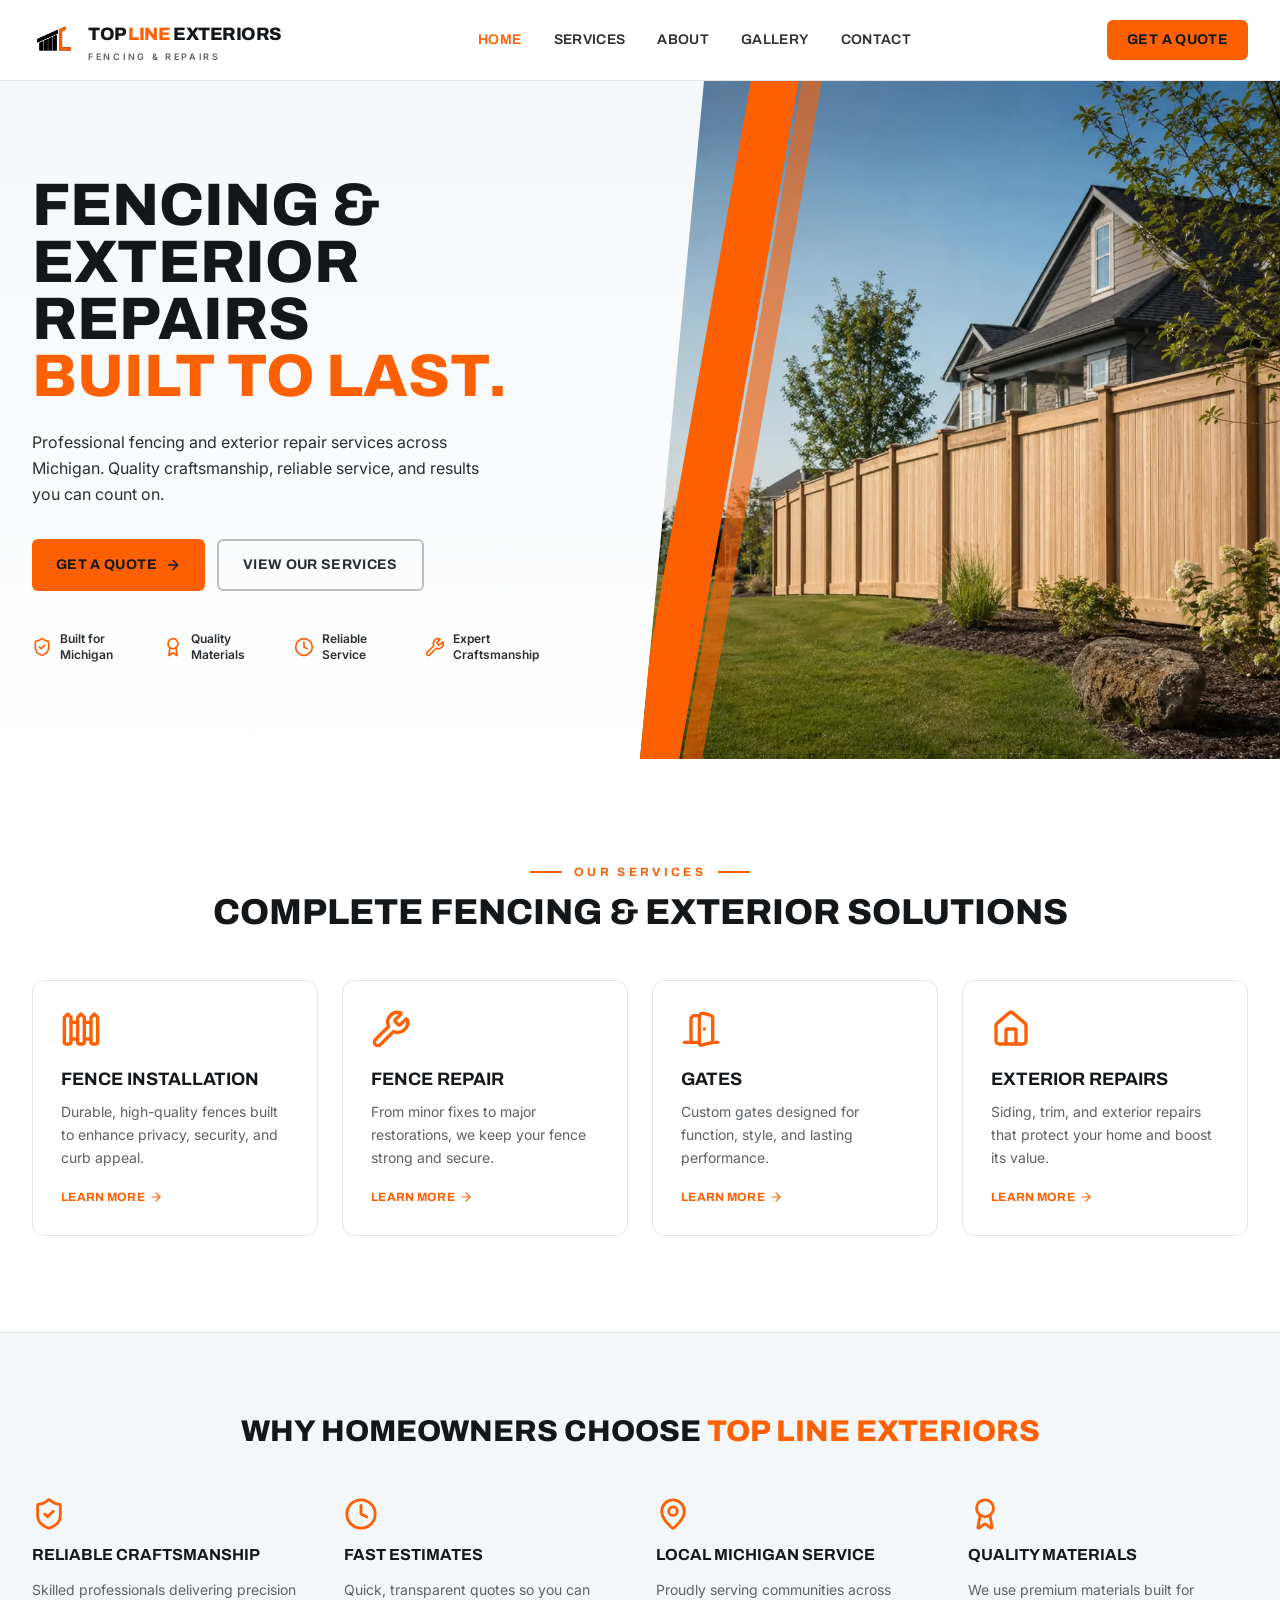
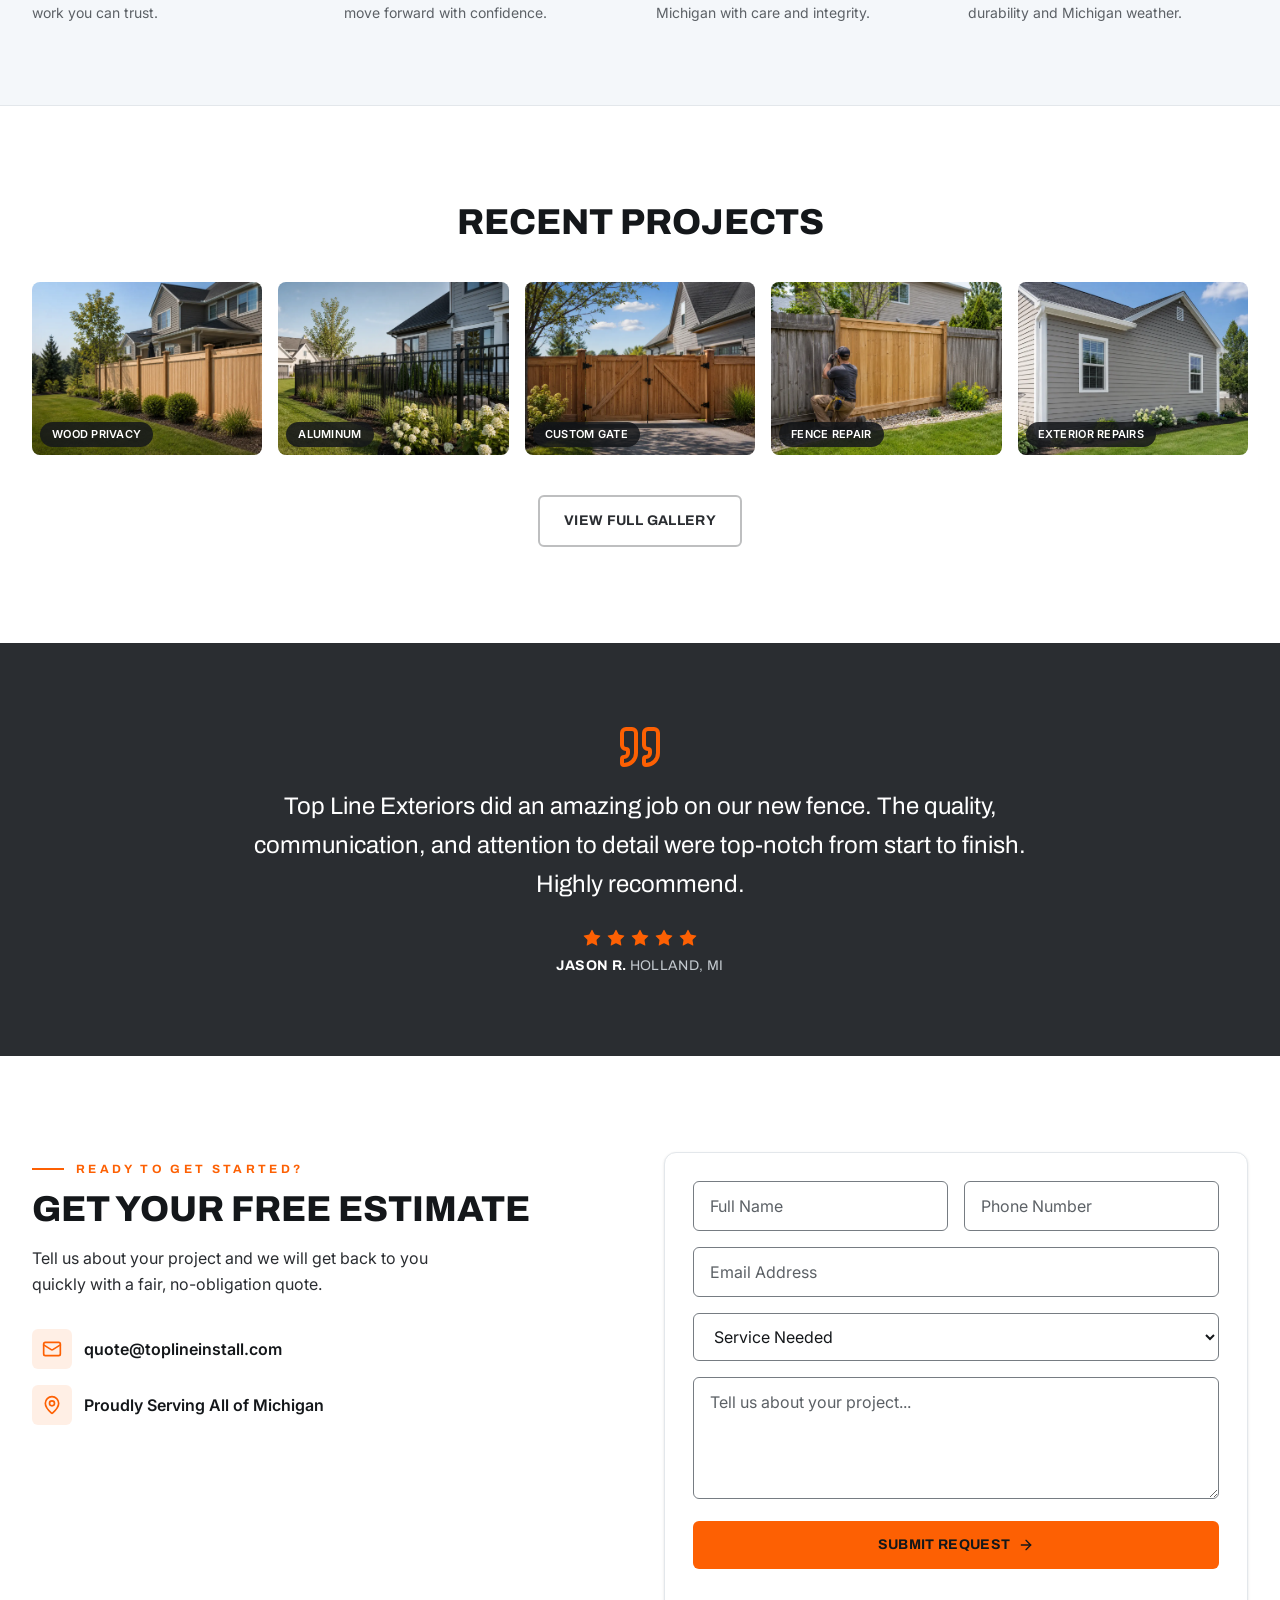
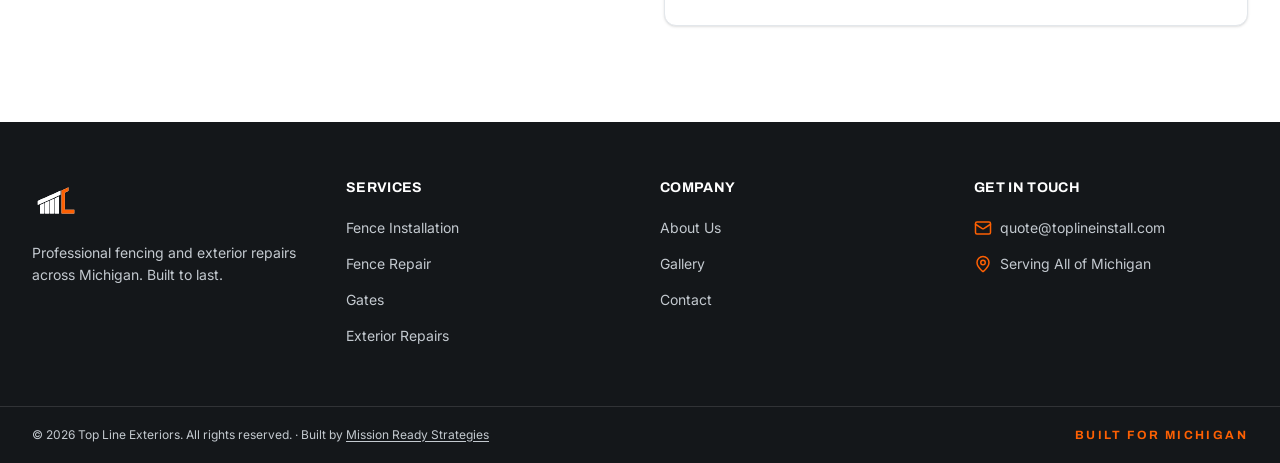
==== commit 84ecdf73: "Solid white sticky header + white theme-color (match the top inset) The header was bg-surface/95 + b" ====
--- a/index.html
+++ b/index.html
@@ -5,7 +5,7 @@
   <meta name="viewport" content="width=device-width, initial-scale=1.0, viewport-fit=cover" />
   <title>Top Line Exteriors | Fencing &amp; Exterior Repairs in Michigan</title>
   <meta name="description" content="Professional fencing, custom gates, and exterior repairs across Michigan. Quality craftsmanship, reliable service, and a fair, no-obligation estimate. Built to last." />
-  <meta name="theme-color" content="#FD6003" />
+  <meta name="theme-color" content="#FFFFFF" />
 
   <meta property="og:title" content="Top Line Exteriors | Fencing &amp; Exterior Repairs in Michigan" />
   <meta property="og:description" content="Professional fencing and exterior repairs across Michigan. Built to last. Get a free estimate." />
@@ -27,19 +27,10 @@
   <link rel="preconnect" href="https://fonts.gstatic.com" crossorigin />
   <link href="https://fonts.googleapis.com/css2?family=Archivo:wght@500;600;700;800;900&family=Inter:wght@400;500;600&display=swap" rel="stylesheet" />
   <link rel="stylesheet" href="assets/css/site.css" />
+  <link rel="preload" as="image" href="assets/img/hero-fence.webp" type="image/webp" fetchpriority="high" />
 
   <script type="application/ld+json">
-  {
-    "@context": "https://schema.org",
-    "@type": "HomeAndConstructionBusiness",
-    "name": "Top Line Exteriors",
-    "description": "Professional fencing and exterior repairs across Michigan.",
-    "url": "https://toplineinstall.com/",
-    "email": "quote@toplineinstall.com",
-    "areaServed": "Michigan",
-    "address": { "@type": "PostalAddress", "addressRegion": "MI", "addressCountry": "US" },
-    "slogan": "Built to last."
-  }
+  {"@context":"https://schema.org","@graph":[{"@type":["GeneralContractor","HomeAndConstructionBusiness"],"@id":"https://toplineinstall.com/#business","name":"Top Line Exteriors","description":"Professional fencing, custom gates, and exterior repairs across Michigan.","url":"https://toplineinstall.com/","image":"https://toplineinstall.com/assets/og-image.jpg","logo":{"@type":"ImageObject","url":"https://toplineinstall.com/assets/icon-512.png","width":512,"height":512},"email":"quote@toplineinstall.com","areaServed":{"@type":"State","name":"Michigan"},"address":{"@type":"PostalAddress","addressRegion":"MI","addressCountry":"US"},"priceRange":"$$","hasOfferCatalog":{"@type":"OfferCatalog","name":"Services","itemListElement":[{"@type":"Offer","itemOffered":{"@type":"Service","name":"Fence Installation","description":"Durable, high-quality fences built to enhance privacy, security, and curb appeal.","areaServed":{"@type":"State","name":"Michigan"},"provider":{"@id":"https://toplineinstall.com/#business"}},"url":"https://toplineinstall.com/services.html#fence-installation"},{"@type":"Offer","itemOffered":{"@type":"Service","name":"Fence Repair","description":"From minor fixes to major restorations, we keep your fence strong and secure.","areaServed":{"@type":"State","name":"Michigan"},"provider":{"@id":"https://toplineinstall.com/#business"}},"url":"https://toplineinstall.com/services.html#fence-repair"},{"@type":"Offer","itemOffered":{"@type":"Service","name":"Gates","description":"Custom gates designed for function, style, and lasting performance.","areaServed":{"@type":"State","name":"Michigan"},"provider":{"@id":"https://toplineinstall.com/#business"}},"url":"https://toplineinstall.com/services.html#gates"},{"@type":"Offer","itemOffered":{"@type":"Service","name":"Exterior Repairs","description":"Siding, trim, and exterior repairs that protect your home and boost its value.","areaServed":{"@type":"State","name":"Michigan"},"provider":{"@id":"https://toplineinstall.com/#business"}},"url":"https://toplineinstall.com/services.html#exterior-repairs"}]}},{"@type":"WebSite","@id":"https://toplineinstall.com/#website","url":"https://toplineinstall.com/","name":"Top Line Exteriors","description":"Professional fencing, custom gates, and exterior repairs across Michigan.","publisher":{"@id":"https://toplineinstall.com/#business"}},{"@type":"BreadcrumbList","itemListElement":[{"@type":"ListItem","position":1,"name":"Home","item":"https://toplineinstall.com/"}]}]}
   </script>
 </head>
 
@@ -47,7 +38,7 @@
   <a href="#main" class="skip-link">Skip to content</a>
 <svg xmlns="http://www.w3.org/2000/svg" width="0" height="0" style="position:absolute" aria-hidden="true"><symbol id="ic-fence" viewBox="0 0 24 24" fill="none" stroke="currentColor" stroke-width="2" stroke-linecap="round" stroke-linejoin="round"><path d="M4 3 2 5v15c0 .6.4 1 1 1h2c.6 0 1-.4 1-1V5Z" /> <path d="M6 8h4" /> <path d="M6 18h4" /> <path d="m12 3-2 2v15c0 .6.4 1 1 1h2c.6 0 1-.4 1-1V5Z" /> <path d="M14 8h4" /> <path d="M14 18h4" /> <path d="m20 3-2 2v15c0 .6.4 1 1 1h2c.6 0 1-.4 1-1V5Z" /></symbol><symbol id="ic-wrench" viewBox="0 0 24 24" fill="none" stroke="currentColor" stroke-width="2" stroke-linecap="round" stroke-linejoin="round"><path d="M14.7 6.3a1 1 0 0 0 0 1.4l1.6 1.6a1 1 0 0 0 1.4 0l3.106-3.105c.32-.322.863-.22.983.218a6 6 0 0 1-8.259 7.057l-7.91 7.91a1 1 0 0 1-2.999-3l7.91-7.91a6 6 0 0 1 7.057-8.259c.438.12.54.662.219.984z" /></symbol><symbol id="ic-door-open" viewBox="0 0 24 24" fill="none" stroke="currentColor" stroke-width="2" stroke-linecap="round" stroke-linejoin="round"><path d="M11 20H2" /> <path d="M11 4.562v16.157a1 1 0 0 0 1.242.97L19 20V5.562a2 2 0 0 0-1.515-1.94l-4-1A2 2 0 0 0 11 4.561z" /> <path d="M11 4H8a2 2 0 0 0-2 2v14" /> <path d="M14 12h.01" /> <path d="M22 20h-3" /></symbol><symbol id="ic-house" viewBox="0 0 24 24" fill="none" stroke="currentColor" stroke-width="2" stroke-linecap="round" stroke-linejoin="round"><path d="M15 21v-8a1 1 0 0 0-1-1h-4a1 1 0 0 0-1 1v8" /> <path d="M3 10a2 2 0 0 1 .709-1.528l7-6a2 2 0 0 1 2.582 0l7 6A2 2 0 0 1 21 10v9a2 2 0 0 1-2 2H5a2 2 0 0 1-2-2z" /></symbol><symbol id="ic-shield-check" viewBox="0 0 24 24" fill="none" stroke="currentColor" stroke-width="2" stroke-linecap="round" stroke-linejoin="round"><path d="M20 13c0 5-3.5 7.5-7.66 8.95a1 1 0 0 1-.67-.01C7.5 20.5 4 18 4 13V6a1 1 0 0 1 1-1c2 0 4.5-1.2 6.24-2.72a1.17 1.17 0 0 1 1.52 0C14.51 3.81 17 5 19 5a1 1 0 0 1 1 1z" /> <path d="m9 12 2 2 4-4" /></symbol><symbol id="ic-award" viewBox="0 0 24 24" fill="none" stroke="currentColor" stroke-width="2" stroke-linecap="round" stroke-linejoin="round"><path d="m15.477 12.89 1.515 8.526a.5.5 0 0 1-.81.47l-3.58-2.687a1 1 0 0 0-1.197 0l-3.586 2.686a.5.5 0 0 1-.81-.469l1.514-8.526" /> <circle cx="12" cy="8" r="6" /></symbol><symbol id="ic-clock" viewBox="0 0 24 24" fill="none" stroke="currentColor" stroke-width="2" stroke-linecap="round" stroke-linejoin="round"><circle cx="12" cy="12" r="10" /> <path d="M12 6v6l4 2" /></symbol><symbol id="ic-map-pin" viewBox="0 0 24 24" fill="none" stroke="currentColor" stroke-width="2" stroke-linecap="round" stroke-linejoin="round"><path d="M20 10c0 4.993-5.539 10.193-7.399 11.799a1 1 0 0 1-1.202 0C9.539 20.193 4 14.993 4 10a8 8 0 0 1 16 0" /> <circle cx="12" cy="10" r="3" /></symbol><symbol id="ic-mail" viewBox="0 0 24 24" fill="none" stroke="currentColor" stroke-width="2" stroke-linecap="round" stroke-linejoin="round"><path d="m22 7-8.991 5.727a2 2 0 0 1-2.009 0L2 7" /> <rect x="2" y="4" width="20" height="16" rx="2" /></symbol><symbol id="ic-phone" viewBox="0 0 24 24" fill="none" stroke="currentColor" stroke-width="2" stroke-linecap="round" stroke-linejoin="round"><path d="M13.832 16.568a1 1 0 0 0 1.213-.303l.355-.465A2 2 0 0 1 17 15h3a2 2 0 0 1 2 2v3a2 2 0 0 1-2 2A18 18 0 0 1 2 4a2 2 0 0 1 2-2h3a2 2 0 0 1 2 2v3a2 2 0 0 1-.8 1.6l-.468.351a1 1 0 0 0-.292 1.233 14 14 0 0 0 6.392 6.384" /></symbol><symbol id="ic-quote" viewBox="0 0 24 24" fill="none" stroke="currentColor" stroke-width="2" stroke-linecap="round" stroke-linejoin="round"><path d="M16 3a2 2 0 0 0-2 2v6a2 2 0 0 0 2 2 1 1 0 0 1 1 1v1a2 2 0 0 1-2 2 1 1 0 0 0-1 1v2a1 1 0 0 0 1 1 6 6 0 0 0 6-6V5a2 2 0 0 0-2-2z" /> <path d="M5 3a2 2 0 0 0-2 2v6a2 2 0 0 0 2 2 1 1 0 0 1 1 1v1a2 2 0 0 1-2 2 1 1 0 0 0-1 1v2a1 1 0 0 0 1 1 6 6 0 0 0 6-6V5a2 2 0 0 0-2-2z" /></symbol><symbol id="ic-star" viewBox="0 0 24 24" fill="currentColor" stroke="none"><path d="M11.525 2.295a.53.53 0 0 1 .95 0l2.31 4.679a2.123 2.123 0 0 0 1.595 1.16l5.166.756a.53.53 0 0 1 .294.904l-3.736 3.638a2.123 2.123 0 0 0-.611 1.878l.882 5.14a.53.53 0 0 1-.771.56l-4.618-2.428a2.122 2.122 0 0 0-1.973 0L6.396 21.01a.53.53 0 0 1-.77-.56l.881-5.139a2.122 2.122 0 0 0-.611-1.879L2.16 9.795a.53.53 0 0 1 .294-.906l5.165-.755a2.122 2.122 0 0 0 1.597-1.16z" /></symbol><symbol id="ic-arrow-right" viewBox="0 0 24 24" fill="none" stroke="currentColor" stroke-width="2" stroke-linecap="round" stroke-linejoin="round"><path d="M5 12h14" /> <path d="m12 5 7 7-7 7" /></symbol><symbol id="ic-menu" viewBox="0 0 24 24" fill="none" stroke="currentColor" stroke-width="2" stroke-linecap="round" stroke-linejoin="round"><path d="M4 5h16" /> <path d="M4 12h16" /> <path d="M4 19h16" /></symbol><symbol id="ic-image" viewBox="0 0 24 24" fill="none" stroke="currentColor" stroke-width="2" stroke-linecap="round" stroke-linejoin="round"><rect width="18" height="18" x="3" y="3" rx="2" ry="2" /> <circle cx="9" cy="9" r="2" /> <path d="m21 15-3.086-3.086a2 2 0 0 0-2.828 0L6 21" /></symbol><symbol id="ic-check" viewBox="0 0 24 24" fill="none" stroke="currentColor" stroke-width="2" stroke-linecap="round" stroke-linejoin="round"><path d="M20 6 9 17l-5-5" /></symbol></svg>
   <!-- ===== HEADER ===== -->
-  <header class="sticky top-0 z-50 border-b border-line bg-surface/95 backdrop-blur">
+  <header class="sticky top-0 z-50 border-b border-line bg-surface">
     <div class="container-page flex h-20 items-center justify-between gap-4">
       <a href="index.html" class="flex items-center gap-3">
         <img src="assets/logo-dark.svg" alt="" class="h-11 w-11 shrink-0" />
@@ -85,7 +76,7 @@
   <main id="main" tabindex="-1">
     <!-- ===== HERO (mobile: full-bleed image + vignette) ===== -->
     <section class="relative overflow-hidden lg:hidden">
-      <img src="assets/img/hero-fence.webp" alt="Cedar privacy fence on a Michigan property" class="absolute inset-0 h-full w-full object-cover" loading="eager" fetchpriority="high" />
+      <img src="assets/img/hero-fence.webp" width="1440" height="1080" alt="Cedar privacy fence on a Michigan property" class="absolute inset-0 h-full w-full object-cover" loading="eager" fetchpriority="high" />
       <div aria-hidden="true" class="absolute inset-0" style="background:linear-gradient(to top, rgba(6,9,7,0.92) 0%, rgba(6,9,7,0.82) 52%, rgba(6,9,7,0.55) 74%, rgba(6,9,7,0.18) 100%);"></div>
       <div aria-hidden="true" class="pointer-events-none absolute inset-0 overflow-hidden">
         <div class="absolute -top-20 -bottom-20 -left-4 w-9 -skew-x-[14deg] bg-brand"></div>
@@ -132,7 +123,7 @@
           </ul>
         </div>
         <div class="relative min-h-[300px] lg:min-h-[540px]">
-          <img src="assets/img/hero-fence.webp" alt="Cedar privacy fence on a Michigan property" class="hero-clip absolute inset-0 object-cover w-full h-full" loading="eager" fetchpriority="high" />
+          <img src="assets/img/hero-fence.webp" width="1440" height="1080" alt="Cedar privacy fence on a Michigan property" class="hero-clip absolute inset-0 object-cover w-full h-full" loading="eager" fetchpriority="high" />
           <div class="hero-clip pointer-events-none absolute inset-0 hidden lg:block">
             <div class="absolute -bottom-10 -top-10 left-[8%] w-12 -skew-x-[10deg] bg-brand"></div>
             <div class="absolute -bottom-10 -top-10 left-[16%] w-5 -skew-x-[10deg] bg-brand/60"></div>
@@ -212,23 +203,23 @@
         <h2 class="mb-10 text-center section-title">Recent Projects</h2>
         <div class="grid grid-cols-2 gap-4 md:grid-cols-3 lg:grid-cols-5">
           <figure class="relative overflow-hidden rounded-lg">
-            <img src="assets/img/wood-privacy-fence.webp" alt="Wood privacy fence" class="aspect-[4/3] w-full object-cover" loading="lazy" />
+            <img src="assets/img/wood-privacy-fence.webp" width="1100" height="825" alt="Wood privacy fence" class="aspect-[4/3] w-full object-cover" loading="lazy" />
             <figcaption class="tag">Wood Privacy</figcaption>
           </figure>
           <figure class="relative overflow-hidden rounded-lg">
-            <img src="assets/img/aluminum-fence.webp" alt="Black aluminum fence" class="aspect-[4/3] w-full object-cover" loading="lazy" />
+            <img src="assets/img/aluminum-fence.webp" width="1100" height="825" alt="Black aluminum fence" class="aspect-[4/3] w-full object-cover" loading="lazy" />
             <figcaption class="tag">Aluminum</figcaption>
           </figure>
           <figure class="relative overflow-hidden rounded-lg">
-            <img src="assets/img/wood-gate.webp" alt="Custom cedar swing gate" class="aspect-[4/3] w-full object-cover" loading="lazy" />
+            <img src="assets/img/wood-gate.webp" width="1100" height="825" alt="Custom cedar swing gate" class="aspect-[4/3] w-full object-cover" loading="lazy" />
             <figcaption class="tag">Custom Gate</figcaption>
           </figure>
           <figure class="relative overflow-hidden rounded-lg">
-            <img src="assets/img/fence-repair.webp" alt="Fence repair and panel replacement" class="aspect-[4/3] w-full object-cover" loading="lazy" />
+            <img src="assets/img/fence-repair.webp" width="1100" height="825" alt="Fence repair and panel replacement" class="aspect-[4/3] w-full object-cover" loading="lazy" />
             <figcaption class="tag">Fence Repair</figcaption>
           </figure>
           <figure class="relative overflow-hidden rounded-lg">
-            <img src="assets/img/exterior-repairs.webp" alt="Siding and exterior repair" class="aspect-[4/3] w-full object-cover" loading="lazy" />
+            <img src="assets/img/exterior-repairs.webp" width="1100" height="825" alt="Siding and exterior repair" class="aspect-[4/3] w-full object-cover" loading="lazy" />
             <figcaption class="tag">Exterior Repairs</figcaption>
           </figure>
         </div>
--- a/assets/css/site.css
+++ b/assets/css/site.css
@@ -1,2 +1,2 @@
 /*! tailwindcss v4.3.2 | MIT License | https://tailwindcss.com */
-@layer properties{@supports (((-webkit-hyphens:none)) and (not (margin-trim:inline))) or ((-moz-orient:inline) and (not (color:rgb(from red r g b)))){*,:before,:after,::backdrop{--tw-rotate-x:initial;--tw-rotate-y:initial;--tw-rotate-z:initial;--tw-skew-x:initial;--tw-skew-y:initial;--tw-space-y-reverse:0;--tw-border-style:solid;--tw-gradient-position:initial;--tw-gradient-from:#0000;--tw-gradient-via:#0000;--tw-gradient-to:#0000;--tw-gradient-stops:initial;--tw-gradient-via-stops:initial;--tw-gradient-from-position:0%;--tw-gradient-via-position:50%;--tw-gradient-to-position:100%;--tw-leading:initial;--tw-font-weight:initial;--tw-tracking:initial;--tw-shadow:0 0 #0000;--tw-shadow-color:initial;--tw-shadow-alpha:100%;--tw-inset-shadow:0 0 #0000;--tw-inset-shadow-color:initial;--tw-inset-shadow-alpha:100%;--tw-ring-color:initial;--tw-ring-shadow:0 0 #0000;--tw-inset-ring-color:initial;--tw-inset-ring-shadow:0 0 #0000;--tw-ring-inset:initial;--tw-ring-offset-width:0px;--tw-ring-offset-color:#fff;--tw-ring-offset-shadow:0 0 #0000;--tw-backdrop-blur:initial;--tw-backdrop-brightness:initial;--tw-backdrop-contrast:initial;--tw-backdrop-grayscale:initial;--tw-backdrop-hue-rotate:initial;--tw-backdrop-invert:initial;--tw-backdrop-opacity:initial;--tw-backdrop-saturate:initial;--tw-backdrop-sepia:initial;--tw-translate-x:0;--tw-translate-y:0;--tw-translate-z:0}}}@layer theme{:root,:host{--font-sans:ui-sans-serif, system-ui, sans-serif, "Apple Color Emoji", "Segoe UI Emoji", "Segoe UI Symbol", "Noto Color Emoji";--font-mono:ui-monospace, SFMono-Regular, Menlo, Monaco, Consolas, "Liberation Mono", "Courier New", monospace;--spacing:.25rem;--container-xs:20rem;--container-md:28rem;--container-lg:32rem;--container-xl:36rem;--container-2xl:42rem;--container-4xl:56rem;--container-6xl:72rem;--container-7xl:80rem;--text-xs:.75rem;--text-xs--line-height:calc(1 / .75);--text-sm:.875rem;--text-sm--line-height:calc(1.25 / .875);--text-base:1rem;--text-base--line-height:calc(1.5 / 1);--text-lg:1.125rem;--text-lg--line-height:calc(1.75 / 1.125);--text-xl:1.25rem;--text-xl--line-height:calc(1.75 / 1.25);--text-2xl:1.5rem;--text-2xl--line-height:calc(2 / 1.5);--text-3xl:1.875rem;--text-3xl--line-height:calc(2.25 / 1.875);--text-4xl:2.25rem;--text-4xl--line-height:calc(2.5 / 2.25);--text-5xl:3rem;--text-5xl--line-height:1;--text-6xl:3.75rem;--text-6xl--line-height:1;--text-7xl:4.5rem;--text-7xl--line-height:1;--text-8xl:6rem;--text-8xl--line-height:1;--font-weight-normal:400;--font-weight-semibold:600;--font-weight-bold:700;--font-weight-extrabold:800;--tracking-tight:-.025em;--tracking-wide:.025em;--tracking-widest:.1em;--leading-relaxed:1.625;--radius-md:.375rem;--radius-lg:.5rem;--radius-xl:.75rem;--ease-in-out:cubic-bezier(.4, 0, .2, 1);--default-transition-duration:.15s;--default-transition-timing-function:cubic-bezier(.4, 0, .2, 1);--default-font-family:var(--font-sans);--default-mono-font-family:var(--font-mono);--color-brand:#fd6003;--color-brand-hover:#e0540a;--color-on-brand:#14171a;--color-ink:#14171a;--color-body:#2a2d31;--color-muted:#5c6166;--color-inverse:#fff;--color-inverse-muted:#c3c9cf;--color-surface:#fff;--color-surface-muted:#f4f7fa;--color-surface-sunken:#eaeef2;--color-surface-dark:#2a2d31;--color-surface-darkest:#14171a;--color-line:#e3e7eb;--color-line-input:#767c82;--color-line-inverse:#ffffff1f;--font-display:"Archivo", system-ui, sans-serif;--font-body:"Inter", system-ui, sans-serif}}@layer base{*,:after,:before,::backdrop{box-sizing:border-box;border:0 solid;margin:0;padding:0}::file-selector-button{box-sizing:border-box;border:0 solid;margin:0;padding:0}html,:host{-webkit-text-size-adjust:100%;tab-size:4;line-height:1.5;font-family:var(--default-font-family,ui-sans-serif, system-ui, sans-serif, "Apple Color Emoji", "Segoe UI Emoji", "Segoe UI Symbol", "Noto Color Emoji");font-feature-settings:var(--default-font-feature-settings,normal);font-variation-settings:var(--default-font-variation-settings,normal);-webkit-tap-highlight-color:transparent}hr{height:0;color:inherit;border-top-width:1px}abbr:where([title]){-webkit-text-decoration:underline dotted;text-decoration:underline dotted}h1,h2,h3,h4,h5,h6{font-size:inherit;font-weight:inherit}a{color:inherit;-webkit-text-decoration:inherit;-webkit-text-decoration:inherit;-webkit-text-decoration:inherit;text-decoration:inherit}b,strong{font-weight:bolder}code,kbd,samp,pre{font-family:var(--default-mono-font-family,ui-monospace, SFMono-Regular, Menlo, Monaco, Consolas, "Liberation Mono", "Courier New", monospace);font-feature-settings:var(--default-mono-font-feature-settings,normal);font-variation-settings:var(--default-mono-font-variation-settings,normal);font-size:1em}small{font-size:80%}sub,sup{vertical-align:baseline;font-size:75%;line-height:0;position:relative}sub{bottom:-.25em}sup{top:-.5em}table{text-indent:0;border-color:inherit;border-collapse:collapse}:-moz-focusring{outline:auto}progress{vertical-align:baseline}summary{display:list-item}ol,ul,menu{list-style:none}img,svg,video,canvas,audio,iframe,embed,object{vertical-align:middle;display:block}img,video{max-width:100%;height:auto}button,input,select,optgroup,textarea{font:inherit;font-feature-settings:inherit;font-variation-settings:inherit;letter-spacing:inherit;color:inherit;opacity:1;background-color:#0000;border-radius:0}::file-selector-button{font:inherit;font-feature-settings:inherit;font-variation-settings:inherit;letter-spacing:inherit;color:inherit;opacity:1;background-color:#0000;border-radius:0}:where(select:is([multiple],[size])) optgroup{font-weight:bolder}:where(select:is([multiple],[size])) optgroup option{padding-inline-start:20px}::file-selector-button{margin-inline-end:4px}::placeholder{opacity:1}@supports (not ((-webkit-appearance:-apple-pay-button))) or (contain-intrinsic-size:1px){::placeholder{color:currentColor}@supports (color:color-mix(in lab, red, red)){::placeholder{color:color-mix(in oklab, currentcolor 50%, transparent)}}}textarea{resize:vertical}::-webkit-search-decoration{-webkit-appearance:none}::-webkit-date-and-time-value{min-height:1lh;text-align:inherit}::-webkit-datetime-edit{display:inline-flex}::-webkit-datetime-edit-fields-wrapper{padding:0}::-webkit-datetime-edit{padding-block:0}::-webkit-datetime-edit-year-field{padding-block:0}::-webkit-datetime-edit-month-field{padding-block:0}::-webkit-datetime-edit-day-field{padding-block:0}::-webkit-datetime-edit-hour-field{padding-block:0}::-webkit-datetime-edit-minute-field{padding-block:0}::-webkit-datetime-edit-second-field{padding-block:0}::-webkit-datetime-edit-millisecond-field{padding-block:0}::-webkit-datetime-edit-meridiem-field{padding-block:0}::-webkit-calendar-picker-indicator{line-height:1}:-moz-ui-invalid{box-shadow:none}button,input:where([type=button],[type=reset],[type=submit]){appearance:button}::file-selector-button{appearance:button}::-webkit-inner-spin-button{height:auto}::-webkit-outer-spin-button{height:auto}[hidden]:where(:not([hidden=until-found])){display:none!important}:where(a,button,input,select,textarea,summary,[tabindex]:not([tabindex="-1"])):focus-visible{outline:3px solid var(--color-brand);outline-offset:2px;border-radius:4px}}@layer components{.container-page{width:100%;max-width:var(--container-7xl);padding-inline:calc(var(--spacing) * 5);margin-inline:auto}@media (min-width:64rem){.container-page{padding-inline:calc(var(--spacing) * 8)}}.skip-link{top:calc(var(--spacing) * 2);left:calc(var(--spacing) * 2);z-index:100;--tw-translate-y:calc(150% * -1);translate:var(--tw-translate-x) var(--tw-translate-y);border-radius:var(--radius-md);background-color:var(--color-brand);padding-inline:calc(var(--spacing) * 4);padding-block:calc(var(--spacing) * 2);font-family:var(--font-display);font-size:var(--text-sm);line-height:var(--tw-leading,var(--text-sm--line-height));--tw-font-weight:var(--font-weight-bold);font-weight:var(--font-weight-bold);color:var(--color-on-brand);text-transform:uppercase;transition-property:color,background-color,border-color,outline-color,text-decoration-color,fill,stroke,--tw-gradient-from,--tw-gradient-via,--tw-gradient-to,opacity,box-shadow,transform,translate,scale,rotate,filter,-webkit-backdrop-filter,backdrop-filter,display,content-visibility,overlay,pointer-events;transition-timing-function:var(--tw-ease,var(--default-transition-timing-function));transition-duration:var(--tw-duration,var(--default-transition-duration));position:absolute}.skip-link:focus{--tw-translate-y:0;translate:var(--tw-translate-x) var(--tw-translate-y)}.section{padding-block:calc(var(--spacing) * 16)}@media (min-width:64rem){.section{padding-block:calc(var(--spacing) * 24)}}.section-tight{padding-block:calc(var(--spacing) * 14)}@media (min-width:64rem){.section-tight{padding-block:calc(var(--spacing) * 20)}}.btn{justify-content:center;align-items:center;gap:calc(var(--spacing) * 2);border-radius:var(--radius-md);padding-inline:calc(var(--spacing) * 6);padding-block:calc(var(--spacing) * 3.5);font-family:var(--font-display);font-size:var(--text-sm);line-height:var(--tw-leading,var(--text-sm--line-height));--tw-font-weight:var(--font-weight-bold);font-weight:var(--font-weight-bold);--tw-tracking:var(--tracking-wide);letter-spacing:var(--tracking-wide);text-transform:uppercase;transition-property:color,background-color,border-color,outline-color,text-decoration-color,fill,stroke,--tw-gradient-from,--tw-gradient-via,--tw-gradient-to,opacity,box-shadow,transform,translate,scale,rotate,filter,-webkit-backdrop-filter,backdrop-filter,display,content-visibility,overlay,pointer-events;transition-timing-function:var(--tw-ease,var(--default-transition-timing-function));transition-duration:var(--tw-duration,var(--default-transition-duration));display:inline-flex}.btn-sm{padding-inline:calc(var(--spacing) * 5);padding-block:calc(var(--spacing) * 2.5)}.btn-primary{background-color:var(--color-brand);color:var(--color-on-brand)}@media (hover:hover){.btn-primary:hover{background-color:var(--color-brand-hover)}}.btn-outline{border-style:var(--tw-border-style);border-width:2px;border-color:#2a2d314d}@supports (color:color-mix(in lab, red, red)){.btn-outline{border-color:color-mix(in oklab, var(--color-body) 30%, transparent)}}.btn-outline{color:var(--color-body)}@media (hover:hover){.btn-outline:hover{border-color:var(--color-body);background-color:var(--color-body);color:var(--color-inverse)}}.btn-inverse{background-color:var(--color-surface);color:var(--color-ink)}@media (hover:hover){.btn-inverse:hover{background-color:var(--color-surface-muted)}}.btn-outline-inverse{border-style:var(--tw-border-style);border-width:2px;border-color:#fff9}@supports (color:color-mix(in lab, red, red)){.btn-outline-inverse{border-color:color-mix(in oklab, var(--color-inverse) 60%, transparent)}}.btn-outline-inverse{color:var(--color-inverse)}@media (hover:hover){.btn-outline-inverse:hover{border-color:var(--color-inverse);background-color:var(--color-surface);color:var(--color-ink)}}.btn-block{width:100%}.field-label{clip-path:inset(50%);white-space:nowrap;border-width:0;width:1px;height:1px;margin:-1px;padding:0;position:absolute;overflow:hidden}.input,.select,.textarea{border-radius:var(--radius-md);border-style:var(--tw-border-style);border-width:1px;border-color:var(--color-line-input);background-color:var(--color-surface);width:100%;padding-inline:calc(var(--spacing) * 4);padding-block:calc(var(--spacing) * 3);font-size:var(--text-base);line-height:var(--tw-leading,var(--text-base--line-height));color:var(--color-ink)}:is(.input,.select,.textarea)::placeholder{color:var(--color-muted)}:is(.input,.select,.textarea):focus{border-color:var(--color-brand);--tw-ring-shadow:var(--tw-ring-inset,) 0 0 0 calc(2px + var(--tw-ring-offset-width)) var(--tw-ring-color,currentcolor);box-shadow:var(--tw-inset-shadow), var(--tw-inset-ring-shadow), var(--tw-ring-offset-shadow), var(--tw-ring-shadow), var(--tw-shadow);--tw-ring-color:var(--color-brand);--tw-outline-style:none;outline-style:none}.card{border-radius:var(--radius-xl);border-style:var(--tw-border-style);border-width:1px;border-color:var(--color-line);background-color:var(--color-surface);padding:calc(var(--spacing) * 7)}.card-hover{transition-property:color,background-color,border-color,outline-color,text-decoration-color,fill,stroke,--tw-gradient-from,--tw-gradient-via,--tw-gradient-to,opacity,box-shadow,transform,translate,scale,rotate,filter,-webkit-backdrop-filter,backdrop-filter,display,content-visibility,overlay,pointer-events;transition-timing-function:var(--tw-ease,var(--default-transition-timing-function));transition-duration:var(--tw-duration,var(--default-transition-duration))}@media (hover:hover){.card-hover:hover{border-color:var(--color-brand);--tw-shadow:0 10px 15px -3px var(--tw-shadow-color,#0000001a), 0 4px 6px -4px var(--tw-shadow-color,#0000001a);box-shadow:var(--tw-inset-shadow), var(--tw-inset-ring-shadow), var(--tw-ring-offset-shadow), var(--tw-ring-shadow), var(--tw-shadow)}}.eyebrow{align-items:center;gap:calc(var(--spacing) * 3);font-family:var(--font-display);font-size:var(--text-xs);line-height:var(--tw-leading,var(--text-xs--line-height));--tw-font-weight:var(--font-weight-bold);font-weight:var(--font-weight-bold);--tw-tracking:.28em;letter-spacing:.28em;color:var(--color-brand);text-transform:uppercase;display:inline-flex}.eyebrow:before{content:"";background:var(--color-brand);width:2rem;height:2px;display:block}.eyebrow-center{justify-content:center}.eyebrow-center:after{content:"";background:var(--color-brand);width:2rem;height:2px;display:block}.section-title{font-family:var(--font-display);font-size:var(--text-3xl);line-height:var(--tw-leading,var(--text-3xl--line-height));--tw-font-weight:var(--font-weight-extrabold);font-weight:var(--font-weight-extrabold);color:var(--color-ink);text-transform:uppercase}@media (min-width:40rem){.section-title{font-size:var(--text-4xl);line-height:var(--tw-leading,var(--text-4xl--line-height))}}.link-more{align-items:center;gap:var(--spacing);font-family:var(--font-display);font-size:var(--text-xs);line-height:var(--tw-leading,var(--text-xs--line-height));--tw-font-weight:var(--font-weight-bold);font-weight:var(--font-weight-bold);--tw-tracking:var(--tracking-wide);letter-spacing:var(--tracking-wide);color:var(--color-brand);text-transform:uppercase;display:inline-flex}.nav-link{font-family:var(--font-display);font-size:var(--text-sm);line-height:var(--tw-leading,var(--text-sm--line-height));--tw-font-weight:var(--font-weight-semibold);font-weight:var(--font-weight-semibold);--tw-tracking:var(--tracking-wide);letter-spacing:var(--tracking-wide);color:var(--color-body);text-transform:uppercase;transition-property:color,background-color,border-color,outline-color,text-decoration-color,fill,stroke,--tw-gradient-from,--tw-gradient-via,--tw-gradient-to,opacity,box-shadow,transform,translate,scale,rotate,filter,-webkit-backdrop-filter,backdrop-filter,display,content-visibility,overlay,pointer-events;transition-timing-function:var(--tw-ease,var(--default-transition-timing-function));transition-duration:var(--tw-duration,var(--default-transition-duration))}@media (hover:hover){.nav-link:hover{color:var(--color-brand)}}.nav-link-active{color:var(--color-brand)}.chip{cursor:pointer;border-style:var(--tw-border-style);border-width:1px;border-color:var(--color-line);padding-inline:calc(var(--spacing) * 4);padding-block:calc(var(--spacing) * 1.5);font-size:var(--text-xs);line-height:var(--tw-leading,var(--text-xs--line-height));--tw-font-weight:var(--font-weight-semibold);font-weight:var(--font-weight-semibold);--tw-tracking:var(--tracking-wide);letter-spacing:var(--tracking-wide);color:var(--color-body);text-transform:uppercase;transition-property:color,background-color,border-color,outline-color,text-decoration-color,fill,stroke,--tw-gradient-from,--tw-gradient-via,--tw-gradient-to,opacity,box-shadow,transform,translate,scale,rotate,filter,-webkit-backdrop-filter,backdrop-filter,display,content-visibility,overlay,pointer-events;transition-timing-function:var(--tw-ease,var(--default-transition-timing-function));transition-duration:var(--tw-duration,var(--default-transition-duration));border-radius:3.40282e38px}@media (hover:hover){.chip:hover{border-color:var(--color-brand)}}.chip[aria-pressed=true]{border-color:var(--color-brand);background-color:var(--color-brand);--tw-font-weight:var(--font-weight-bold);font-weight:var(--font-weight-bold);color:var(--color-on-brand)}.tag{bottom:calc(var(--spacing) * 2);left:calc(var(--spacing) * 2);background-color:#14171ad9;border-radius:3.40282e38px;position:absolute}@supports (color:color-mix(in lab, red, red)){.tag{background-color:color-mix(in oklab, var(--color-ink) 85%, transparent)}}.tag{padding-inline:calc(var(--spacing) * 3);padding-block:var(--spacing);--tw-font-weight:var(--font-weight-semibold);font-size:11px;font-weight:var(--font-weight-semibold);--tw-tracking:var(--tracking-wide);letter-spacing:var(--tracking-wide);color:var(--color-inverse);text-transform:uppercase}.placeholder{justify-content:center;align-items:center;gap:var(--spacing);background-color:var(--color-surface-sunken);text-align:center;color:var(--color-muted);flex-direction:column;display:flex}.placeholder-label{--tw-font-weight:var(--font-weight-semibold);font-size:11px;font-weight:var(--font-weight-semibold);--tw-tracking:var(--tracking-wide);letter-spacing:var(--tracking-wide);text-transform:uppercase}.placeholder-dim{font-family:var(--font-display);--tw-font-weight:var(--font-weight-bold);font-size:10px;font-weight:var(--font-weight-bold);--tw-tracking:var(--tracking-widest);letter-spacing:var(--tracking-widest);color:var(--color-muted);text-transform:uppercase}}@layer utilities{.pointer-events-none{pointer-events:none}.absolute{position:absolute}.relative{position:relative}.static{position:static}.sticky{position:sticky}.inset-0{inset:0}.-top-10{top:calc(var(--spacing) * -10)}.-top-20{top:calc(var(--spacing) * -20)}.top-0{top:0}.-bottom-10{bottom:calc(var(--spacing) * -10)}.-bottom-20{bottom:calc(var(--spacing) * -20)}.-left-4{left:calc(var(--spacing) * -4)}.left-3{left:calc(var(--spacing) * 3)}.left-\[8\%\]{left:8%}.left-\[16\%\]{left:16%}.z-10{z-index:10}.z-50{z-index:50}.mx-auto{margin-inline:auto}.my-3{margin-block:calc(var(--spacing) * 3)}.mt-0\.5{margin-top:calc(var(--spacing) * .5)}.mt-1{margin-top:var(--spacing)}.mt-3{margin-top:calc(var(--spacing) * 3)}.mt-4{margin-top:calc(var(--spacing) * 4)}.mt-5{margin-top:calc(var(--spacing) * 5)}.mt-6{margin-top:calc(var(--spacing) * 6)}.mt-7{margin-top:calc(var(--spacing) * 7)}.mt-8{margin-top:calc(var(--spacing) * 8)}.mt-10{margin-top:calc(var(--spacing) * 10)}.mb-2{margin-bottom:calc(var(--spacing) * 2)}.mb-3{margin-bottom:calc(var(--spacing) * 3)}.mb-4{margin-bottom:calc(var(--spacing) * 4)}.mb-5{margin-bottom:calc(var(--spacing) * 5)}.mb-6{margin-bottom:calc(var(--spacing) * 6)}.mb-8{margin-bottom:calc(var(--spacing) * 8)}.mb-10{margin-bottom:calc(var(--spacing) * 10)}.mb-12{margin-bottom:calc(var(--spacing) * 12)}.block{display:block}.flex{display:flex}.grid{display:grid}.hidden{display:none}.inline{display:inline}.inline-block{display:inline-block}.inline-flex{display:inline-flex}.aspect-\[4\/3\]{aspect-ratio:4/3}.h-10{height:calc(var(--spacing) * 10)}.h-11{height:calc(var(--spacing) * 11)}.h-12{height:calc(var(--spacing) * 12)}.h-20{height:calc(var(--spacing) * 20)}.h-full{height:100%}.min-h-\[300px\]{min-height:300px}.min-h-\[calc\(100svh_-_5rem_-_env\(safe-area-inset-top\)\)\]{min-height:calc(100svh - 5rem - env(safe-area-inset-top))}.w-3{width:calc(var(--spacing) * 3)}.w-5{width:calc(var(--spacing) * 5)}.w-9{width:calc(var(--spacing) * 9)}.w-10{width:calc(var(--spacing) * 10)}.w-11{width:calc(var(--spacing) * 11)}.w-12{width:calc(var(--spacing) * 12)}.w-full{width:100%}.max-w-2xl{max-width:var(--container-2xl)}.max-w-4xl{max-width:var(--container-4xl)}.max-w-7xl{max-width:var(--container-7xl)}.max-w-lg{max-width:var(--container-lg)}.max-w-md{max-width:var(--container-md)}.max-w-xl{max-width:var(--container-xl)}.max-w-xs{max-width:var(--container-xs)}.shrink-0{flex-shrink:0}.-skew-x-\[10deg\]{--tw-skew-x:skewX(calc(10deg * -1));transform:var(--tw-rotate-x,) var(--tw-rotate-y,) var(--tw-rotate-z,) var(--tw-skew-x,) var(--tw-skew-y,)}.-skew-x-\[14deg\]{--tw-skew-x:skewX(calc(14deg * -1));transform:var(--tw-rotate-x,) var(--tw-rotate-y,) var(--tw-rotate-z,) var(--tw-skew-x,) var(--tw-skew-y,)}.grid-cols-2{grid-template-columns:repeat(2,minmax(0,1fr))}.flex-col{flex-direction:column}.flex-wrap{flex-wrap:wrap}.items-center{align-items:center}.items-start{align-items:flex-start}.items-stretch{align-items:stretch}.justify-between{justify-content:space-between}.justify-center{justify-content:center}.justify-end{justify-content:flex-end}.gap-1{gap:var(--spacing)}.gap-2{gap:calc(var(--spacing) * 2)}.gap-3{gap:calc(var(--spacing) * 3)}.gap-4{gap:calc(var(--spacing) * 4)}.gap-6{gap:calc(var(--spacing) * 6)}.gap-8{gap:calc(var(--spacing) * 8)}.gap-10{gap:calc(var(--spacing) * 10)}.gap-12{gap:calc(var(--spacing) * 12)}:where(.space-y-2>:not(:last-child)){--tw-space-y-reverse:0;margin-block-start:calc(calc(var(--spacing) * 2) * var(--tw-space-y-reverse));margin-block-end:calc(calc(var(--spacing) * 2) * calc(1 - var(--tw-space-y-reverse)))}:where(.space-y-3>:not(:last-child)){--tw-space-y-reverse:0;margin-block-start:calc(calc(var(--spacing) * 3) * var(--tw-space-y-reverse));margin-block-end:calc(calc(var(--spacing) * 3) * calc(1 - var(--tw-space-y-reverse)))}:where(.space-y-4>:not(:last-child)){--tw-space-y-reverse:0;margin-block-start:calc(calc(var(--spacing) * 4) * var(--tw-space-y-reverse));margin-block-end:calc(calc(var(--spacing) * 4) * calc(1 - var(--tw-space-y-reverse)))}:where(.space-y-5>:not(:last-child)){--tw-space-y-reverse:0;margin-block-start:calc(calc(var(--spacing) * 5) * var(--tw-space-y-reverse));margin-block-end:calc(calc(var(--spacing) * 5) * calc(1 - var(--tw-space-y-reverse)))}.gap-x-3{column-gap:calc(var(--spacing) * 3)}.gap-y-3{row-gap:calc(var(--spacing) * 3)}.gap-y-4{row-gap:calc(var(--spacing) * 4)}.overflow-hidden{overflow:hidden}.rounded-lg{border-radius:var(--radius-lg)}.rounded-md{border-radius:var(--radius-md)}.border{border-style:var(--tw-border-style);border-width:1px}.border-y{border-block-style:var(--tw-border-style);border-block-width:1px}.border-t{border-top-style:var(--tw-border-style);border-top-width:1px}.border-b{border-bottom-style:var(--tw-border-style);border-bottom-width:1px}.border-line{border-color:var(--color-line)}.border-line-inverse{border-color:var(--color-line-inverse)}.bg-brand{background-color:var(--color-brand)}.bg-brand\/10{background-color:#fd60031a}@supports (color:color-mix(in lab, red, red)){.bg-brand\/10{background-color:color-mix(in oklab, var(--color-brand) 10%, transparent)}}.bg-brand\/60{background-color:#fd600399}@supports (color:color-mix(in lab, red, red)){.bg-brand\/60{background-color:color-mix(in oklab, var(--color-brand) 60%, transparent)}}.bg-surface{background-color:var(--color-surface)}.bg-surface-dark{background-color:var(--color-surface-dark)}.bg-surface-darkest{background-color:var(--color-surface-darkest)}.bg-surface-muted{background-color:var(--color-surface-muted)}.bg-surface\/95{background-color:#fffffff2}@supports (color:color-mix(in lab, red, red)){.bg-surface\/95{background-color:color-mix(in oklab, var(--color-surface) 95%, transparent)}}.bg-gradient-to-b{--tw-gradient-position:to bottom in oklab;background-image:linear-gradient(var(--tw-gradient-stops))}.from-surface-muted{--tw-gradient-from:var(--color-surface-muted);--tw-gradient-stops:var(--tw-gradient-via-stops,var(--tw-gradient-position), var(--tw-gradient-from) var(--tw-gradient-from-position), var(--tw-gradient-to) var(--tw-gradient-to-position))}.to-surface{--tw-gradient-to:var(--color-surface);--tw-gradient-stops:var(--tw-gradient-via-stops,var(--tw-gradient-position), var(--tw-gradient-from) var(--tw-gradient-from-position), var(--tw-gradient-to) var(--tw-gradient-to-position))}.object-cover{object-fit:cover}.p-2{padding:calc(var(--spacing) * 2)}.px-5{padding-inline:calc(var(--spacing) * 5)}.py-1{padding-block:var(--spacing)}.py-2{padding-block:calc(var(--spacing) * 2)}.py-3{padding-block:calc(var(--spacing) * 3)}.py-5{padding-block:calc(var(--spacing) * 5)}.py-14{padding-block:calc(var(--spacing) * 14)}.pt-8{padding-top:calc(var(--spacing) * 8)}.pt-14{padding-top:calc(var(--spacing) * 14)}.pt-20{padding-top:calc(var(--spacing) * 20)}.pb-0{padding-bottom:0}.pb-16{padding-bottom:calc(var(--spacing) * 16)}.pb-\[calc\(env\(safe-area-inset-bottom\)_\+_1\.75rem\)\]{padding-bottom:calc(env(safe-area-inset-bottom) + 1.75rem)}.text-center{text-align:center}.font-body{font-family:var(--font-body)}.font-display{font-family:var(--font-display)}.text-2xl{font-size:var(--text-2xl);line-height:var(--tw-leading,var(--text-2xl--line-height))}.text-3xl{font-size:var(--text-3xl);line-height:var(--tw-leading,var(--text-3xl--line-height))}.text-4xl{font-size:var(--text-4xl);line-height:var(--tw-leading,var(--text-4xl--line-height))}.text-base{font-size:var(--text-base);line-height:var(--tw-leading,var(--text-base--line-height))}.text-lg{font-size:var(--text-lg);line-height:var(--tw-leading,var(--text-lg--line-height))}.text-sm{font-size:var(--text-sm);line-height:var(--tw-leading,var(--text-sm--line-height))}.text-xl{font-size:var(--text-xl);line-height:var(--tw-leading,var(--text-xl--line-height))}.text-xs{font-size:var(--text-xs);line-height:var(--tw-leading,var(--text-xs--line-height))}.text-\[9px\]{font-size:9px}.leading-\[0\.95\]{--tw-leading:.95;line-height:.95}.leading-none{--tw-leading:1;line-height:1}.leading-relaxed{--tw-leading:var(--leading-relaxed);line-height:var(--leading-relaxed)}.font-bold{--tw-font-weight:var(--font-weight-bold);font-weight:var(--font-weight-bold)}.font-extrabold{--tw-font-weight:var(--font-weight-extrabold);font-weight:var(--font-weight-extrabold)}.font-normal{--tw-font-weight:var(--font-weight-normal);font-weight:var(--font-weight-normal)}.font-semibold{--tw-font-weight:var(--font-weight-semibold);font-weight:var(--font-weight-semibold)}.tracking-\[0\.2em\]{--tw-tracking:.2em;letter-spacing:.2em}.tracking-\[0\.3em\]{--tw-tracking:.3em;letter-spacing:.3em}.tracking-tight{--tw-tracking:var(--tracking-tight);letter-spacing:var(--tracking-tight)}.tracking-wide{--tw-tracking:var(--tracking-wide);letter-spacing:var(--tracking-wide)}.text-body{color:var(--color-body)}.text-brand{color:var(--color-brand)}.text-ink{color:var(--color-ink)}.text-inverse{color:var(--color-inverse)}.text-inverse-muted{color:var(--color-inverse-muted)}.text-inverse\/90{color:#ffffffe6}@supports (color:color-mix(in lab, red, red)){.text-inverse\/90{color:color-mix(in oklab, var(--color-inverse) 90%, transparent)}}.text-muted{color:var(--color-muted)}.uppercase{text-transform:uppercase}.underline{text-decoration-line:underline}.underline-offset-2{text-underline-offset:2px}.antialiased{-webkit-font-smoothing:antialiased;-moz-osx-font-smoothing:grayscale}.shadow-sm{--tw-shadow:0 1px 3px 0 var(--tw-shadow-color,#0000001a), 0 1px 2px -1px var(--tw-shadow-color,#0000001a);box-shadow:var(--tw-inset-shadow), var(--tw-inset-ring-shadow), var(--tw-ring-offset-shadow), var(--tw-ring-shadow), var(--tw-shadow)}.backdrop-blur{--tw-backdrop-blur:blur(8px);-webkit-backdrop-filter:var(--tw-backdrop-blur,) var(--tw-backdrop-brightness,) var(--tw-backdrop-contrast,) var(--tw-backdrop-grayscale,) var(--tw-backdrop-hue-rotate,) var(--tw-backdrop-invert,) var(--tw-backdrop-opacity,) var(--tw-backdrop-saturate,) var(--tw-backdrop-sepia,);backdrop-filter:var(--tw-backdrop-blur,) var(--tw-backdrop-brightness,) var(--tw-backdrop-contrast,) var(--tw-backdrop-grayscale,) var(--tw-backdrop-hue-rotate,) var(--tw-backdrop-invert,) var(--tw-backdrop-opacity,) var(--tw-backdrop-saturate,) var(--tw-backdrop-sepia,)}@media (hover:hover){.hover\:text-brand:hover{color:var(--color-brand)}}@media (min-width:40rem){.sm\:inline-flex{display:inline-flex}.sm\:grid-cols-2{grid-template-columns:repeat(2,minmax(0,1fr))}.sm\:grid-cols-4{grid-template-columns:repeat(4,minmax(0,1fr))}.sm\:flex-row{flex-direction:row}.sm\:text-2xl{font-size:var(--text-2xl);line-height:var(--tw-leading,var(--text-2xl--line-height))}.sm\:text-3xl{font-size:var(--text-3xl);line-height:var(--tw-leading,var(--text-3xl--line-height))}.sm\:text-4xl{font-size:var(--text-4xl);line-height:var(--tw-leading,var(--text-4xl--line-height))}.sm\:text-5xl{font-size:var(--text-5xl);line-height:var(--tw-leading,var(--text-5xl--line-height))}.sm\:text-lg{font-size:var(--text-lg);line-height:var(--tw-leading,var(--text-lg--line-height))}}@media (min-width:48rem){.md\:grid-cols-3{grid-template-columns:repeat(3,minmax(0,1fr))}}@media (min-width:64rem){.lg\:order-1{order:1}.lg\:order-2{order:2}.lg\:block{display:block}.lg\:flex{display:flex}.lg\:hidden{display:none}.lg\:min-h-\[540px\]{min-height:540px}.lg\:grid-cols-2{grid-template-columns:repeat(2,minmax(0,1fr))}.lg\:grid-cols-3{grid-template-columns:repeat(3,minmax(0,1fr))}.lg\:grid-cols-4{grid-template-columns:repeat(4,minmax(0,1fr))}.lg\:grid-cols-5{grid-template-columns:repeat(5,minmax(0,1fr))}.lg\:px-8{padding-inline:calc(var(--spacing) * 8)}.lg\:py-24{padding-block:calc(var(--spacing) * 24)}.lg\:pt-10{padding-top:calc(var(--spacing) * 10)}.lg\:pt-20{padding-top:calc(var(--spacing) * 20)}.lg\:pr-12{padding-right:calc(var(--spacing) * 12)}.lg\:pb-24{padding-bottom:calc(var(--spacing) * 24)}.lg\:pl-8{padding-left:calc(var(--spacing) * 8)}}@media (min-width:80rem){.xl\:text-6xl{font-size:var(--text-6xl);line-height:var(--tw-leading,var(--text-6xl--line-height))}}}html{scroll-behavior:smooth;background-color:var(--color-surface-darkest)}.hero-clip{clip-path:polygon(10% 0,100% 0,100% 100%,0% 100%)}@media (max-width:1023px){.hero-clip{clip-path:none}}@supports (padding:env(safe-area-inset-top)){body{padding-left:env(safe-area-inset-left);padding-right:env(safe-area-inset-right)}body>header{padding-top:env(safe-area-inset-top)}body>footer{padding-bottom:env(safe-area-inset-bottom)}}@property --tw-rotate-x{syntax:"*";inherits:false}@property --tw-rotate-y{syntax:"*";inherits:false}@property --tw-rotate-z{syntax:"*";inherits:false}@property --tw-skew-x{syntax:"*";inherits:false}@property --tw-skew-y{syntax:"*";inherits:false}@property --tw-space-y-reverse{syntax:"*";inherits:false;initial-value:0}@property --tw-border-style{syntax:"*";inherits:false;initial-value:solid}@property --tw-gradient-position{syntax:"*";inherits:false}@property --tw-gradient-from{syntax:"<color>";inherits:false;initial-value:#0000}@property --tw-gradient-via{syntax:"<color>";inherits:false;initial-value:#0000}@property --tw-gradient-to{syntax:"<color>";inherits:false;initial-value:#0000}@property --tw-gradient-stops{syntax:"*";inherits:false}@property --tw-gradient-via-stops{syntax:"*";inherits:false}@property --tw-gradient-from-position{syntax:"<length-percentage>";inherits:false;initial-value:0%}@property --tw-gradient-via-position{syntax:"<length-percentage>";inherits:false;initial-value:50%}@property --tw-gradient-to-position{syntax:"<length-percentage>";inherits:false;initial-value:100%}@property --tw-leading{syntax:"*";inherits:false}@property --tw-font-weight{syntax:"*";inherits:false}@property --tw-tracking{syntax:"*";inherits:false}@property --tw-shadow{syntax:"*";inherits:false;initial-value:0 0 #0000}@property --tw-shadow-color{syntax:"*";inherits:false}@property --tw-shadow-alpha{syntax:"<percentage>";inherits:false;initial-value:100%}@property --tw-inset-shadow{syntax:"*";inherits:false;initial-value:0 0 #0000}@property --tw-inset-shadow-color{syntax:"*";inherits:false}@property --tw-inset-shadow-alpha{syntax:"<percentage>";inherits:false;initial-value:100%}@property --tw-ring-color{syntax:"*";inherits:false}@property --tw-ring-shadow{syntax:"*";inherits:false;initial-value:0 0 #0000}@property --tw-inset-ring-color{syntax:"*";inherits:false}@property --tw-inset-ring-shadow{syntax:"*";inherits:false;initial-value:0 0 #0000}@property --tw-ring-inset{syntax:"*";inherits:false}@property --tw-ring-offset-width{syntax:"<length>";inherits:false;initial-value:0}@property --tw-ring-offset-color{syntax:"*";inherits:false;initial-value:#fff}@property --tw-ring-offset-shadow{syntax:"*";inherits:false;initial-value:0 0 #0000}@property --tw-backdrop-blur{syntax:"*";inherits:false}@property --tw-backdrop-brightness{syntax:"*";inherits:false}@property --tw-backdrop-contrast{syntax:"*";inherits:false}@property --tw-backdrop-grayscale{syntax:"*";inherits:false}@property --tw-backdrop-hue-rotate{syntax:"*";inherits:false}@property --tw-backdrop-invert{syntax:"*";inherits:false}@property --tw-backdrop-opacity{syntax:"*";inherits:false}@property --tw-backdrop-saturate{syntax:"*";inherits:false}@property --tw-backdrop-sepia{syntax:"*";inherits:false}@property --tw-translate-x{syntax:"*";inherits:false;initial-value:0}@property --tw-translate-y{syntax:"*";inherits:false;initial-value:0}@property --tw-translate-z{syntax:"*";inherits:false;initial-value:0}+@layer properties{@supports (((-webkit-hyphens:none)) and (not (margin-trim:inline))) or ((-moz-orient:inline) and (not (color:rgb(from red r g b)))){*,:before,:after,::backdrop{--tw-rotate-x:initial;--tw-rotate-y:initial;--tw-rotate-z:initial;--tw-skew-x:initial;--tw-skew-y:initial;--tw-space-y-reverse:0;--tw-border-style:solid;--tw-gradient-position:initial;--tw-gradient-from:#0000;--tw-gradient-via:#0000;--tw-gradient-to:#0000;--tw-gradient-stops:initial;--tw-gradient-via-stops:initial;--tw-gradient-from-position:0%;--tw-gradient-via-position:50%;--tw-gradient-to-position:100%;--tw-leading:initial;--tw-font-weight:initial;--tw-tracking:initial;--tw-shadow:0 0 #0000;--tw-shadow-color:initial;--tw-shadow-alpha:100%;--tw-inset-shadow:0 0 #0000;--tw-inset-shadow-color:initial;--tw-inset-shadow-alpha:100%;--tw-ring-color:initial;--tw-ring-shadow:0 0 #0000;--tw-inset-ring-color:initial;--tw-inset-ring-shadow:0 0 #0000;--tw-ring-inset:initial;--tw-ring-offset-width:0px;--tw-ring-offset-color:#fff;--tw-ring-offset-shadow:0 0 #0000;--tw-translate-x:0;--tw-translate-y:0;--tw-translate-z:0}}}@layer theme{:root,:host{--font-sans:ui-sans-serif, system-ui, sans-serif, "Apple Color Emoji", "Segoe UI Emoji", "Segoe UI Symbol", "Noto Color Emoji";--font-mono:ui-monospace, SFMono-Regular, Menlo, Monaco, Consolas, "Liberation Mono", "Courier New", monospace;--spacing:.25rem;--container-xs:20rem;--container-md:28rem;--container-lg:32rem;--container-xl:36rem;--container-2xl:42rem;--container-4xl:56rem;--container-7xl:80rem;--text-xs:.75rem;--text-xs--line-height:calc(1 / .75);--text-sm:.875rem;--text-sm--line-height:calc(1.25 / .875);--text-base:1rem;--text-base--line-height:calc(1.5 / 1);--text-lg:1.125rem;--text-lg--line-height:calc(1.75 / 1.125);--text-xl:1.25rem;--text-xl--line-height:calc(1.75 / 1.25);--text-2xl:1.5rem;--text-2xl--line-height:calc(2 / 1.5);--text-3xl:1.875rem;--text-3xl--line-height:calc(2.25 / 1.875);--text-4xl:2.25rem;--text-4xl--line-height:calc(2.5 / 2.25);--text-5xl:3rem;--text-5xl--line-height:1;--text-6xl:3.75rem;--text-6xl--line-height:1;--text-7xl:4.5rem;--text-7xl--line-height:1;--text-8xl:6rem;--text-8xl--line-height:1;--font-weight-normal:400;--font-weight-semibold:600;--font-weight-bold:700;--font-weight-extrabold:800;--tracking-tight:-.025em;--tracking-wide:.025em;--tracking-widest:.1em;--leading-relaxed:1.625;--radius-md:.375rem;--radius-lg:.5rem;--radius-xl:.75rem;--default-transition-duration:.15s;--default-transition-timing-function:cubic-bezier(.4, 0, .2, 1);--default-font-family:var(--font-sans);--default-mono-font-family:var(--font-mono);--color-brand:#fd6003;--color-brand-hover:#e0540a;--color-on-brand:#14171a;--color-ink:#14171a;--color-body:#2a2d31;--color-muted:#5c6166;--color-inverse:#fff;--color-inverse-muted:#c3c9cf;--color-surface:#fff;--color-surface-muted:#f4f7fa;--color-surface-sunken:#eaeef2;--color-surface-dark:#2a2d31;--color-surface-darkest:#14171a;--color-line:#e3e7eb;--color-line-input:#767c82;--color-line-inverse:#ffffff1f;--font-display:"Archivo", system-ui, sans-serif;--font-body:"Inter", system-ui, sans-serif}}@layer base{*,:after,:before,::backdrop{box-sizing:border-box;border:0 solid;margin:0;padding:0}::file-selector-button{box-sizing:border-box;border:0 solid;margin:0;padding:0}html,:host{-webkit-text-size-adjust:100%;tab-size:4;line-height:1.5;font-family:var(--default-font-family,ui-sans-serif, system-ui, sans-serif, "Apple Color Emoji", "Segoe UI Emoji", "Segoe UI Symbol", "Noto Color Emoji");font-feature-settings:var(--default-font-feature-settings,normal);font-variation-settings:var(--default-font-variation-settings,normal);-webkit-tap-highlight-color:transparent}hr{height:0;color:inherit;border-top-width:1px}abbr:where([title]){-webkit-text-decoration:underline dotted;text-decoration:underline dotted}h1,h2,h3,h4,h5,h6{font-size:inherit;font-weight:inherit}a{color:inherit;-webkit-text-decoration:inherit;-webkit-text-decoration:inherit;-webkit-text-decoration:inherit;text-decoration:inherit}b,strong{font-weight:bolder}code,kbd,samp,pre{font-family:var(--default-mono-font-family,ui-monospace, SFMono-Regular, Menlo, Monaco, Consolas, "Liberation Mono", "Courier New", monospace);font-feature-settings:var(--default-mono-font-feature-settings,normal);font-variation-settings:var(--default-mono-font-variation-settings,normal);font-size:1em}small{font-size:80%}sub,sup{vertical-align:baseline;font-size:75%;line-height:0;position:relative}sub{bottom:-.25em}sup{top:-.5em}table{text-indent:0;border-color:inherit;border-collapse:collapse}:-moz-focusring{outline:auto}progress{vertical-align:baseline}summary{display:list-item}ol,ul,menu{list-style:none}img,svg,video,canvas,audio,iframe,embed,object{vertical-align:middle;display:block}img,video{max-width:100%;height:auto}button,input,select,optgroup,textarea{font:inherit;font-feature-settings:inherit;font-variation-settings:inherit;letter-spacing:inherit;color:inherit;opacity:1;background-color:#0000;border-radius:0}::file-selector-button{font:inherit;font-feature-settings:inherit;font-variation-settings:inherit;letter-spacing:inherit;color:inherit;opacity:1;background-color:#0000;border-radius:0}:where(select:is([multiple],[size])) optgroup{font-weight:bolder}:where(select:is([multiple],[size])) optgroup option{padding-inline-start:20px}::file-selector-button{margin-inline-end:4px}::placeholder{opacity:1}@supports (not ((-webkit-appearance:-apple-pay-button))) or (contain-intrinsic-size:1px){::placeholder{color:currentColor}@supports (color:color-mix(in lab, red, red)){::placeholder{color:color-mix(in oklab, currentcolor 50%, transparent)}}}textarea{resize:vertical}::-webkit-search-decoration{-webkit-appearance:none}::-webkit-date-and-time-value{min-height:1lh;text-align:inherit}::-webkit-datetime-edit{display:inline-flex}::-webkit-datetime-edit-fields-wrapper{padding:0}::-webkit-datetime-edit{padding-block:0}::-webkit-datetime-edit-year-field{padding-block:0}::-webkit-datetime-edit-month-field{padding-block:0}::-webkit-datetime-edit-day-field{padding-block:0}::-webkit-datetime-edit-hour-field{padding-block:0}::-webkit-datetime-edit-minute-field{padding-block:0}::-webkit-datetime-edit-second-field{padding-block:0}::-webkit-datetime-edit-millisecond-field{padding-block:0}::-webkit-datetime-edit-meridiem-field{padding-block:0}::-webkit-calendar-picker-indicator{line-height:1}:-moz-ui-invalid{box-shadow:none}button,input:where([type=button],[type=reset],[type=submit]){appearance:button}::file-selector-button{appearance:button}::-webkit-inner-spin-button{height:auto}::-webkit-outer-spin-button{height:auto}[hidden]:where(:not([hidden=until-found])){display:none!important}:where(a,button,input,select,textarea,summary,[tabindex]:not([tabindex="-1"])):focus-visible{outline:3px solid var(--color-brand);outline-offset:2px;border-radius:4px}}@layer components{.container-page{width:100%;max-width:var(--container-7xl);padding-inline:calc(var(--spacing) * 5);margin-inline:auto}@media (min-width:64rem){.container-page{padding-inline:calc(var(--spacing) * 8)}}.skip-link{top:calc(var(--spacing) * 2);left:calc(var(--spacing) * 2);z-index:100;--tw-translate-y:calc(150% * -1);translate:var(--tw-translate-x) var(--tw-translate-y);border-radius:var(--radius-md);background-color:var(--color-brand);padding-inline:calc(var(--spacing) * 4);padding-block:calc(var(--spacing) * 2);font-family:var(--font-display);font-size:var(--text-sm);line-height:var(--tw-leading,var(--text-sm--line-height));--tw-font-weight:var(--font-weight-bold);font-weight:var(--font-weight-bold);color:var(--color-on-brand);text-transform:uppercase;transition-property:color,background-color,border-color,outline-color,text-decoration-color,fill,stroke,--tw-gradient-from,--tw-gradient-via,--tw-gradient-to,opacity,box-shadow,transform,translate,scale,rotate,filter,-webkit-backdrop-filter,backdrop-filter,display,content-visibility,overlay,pointer-events;transition-timing-function:var(--tw-ease,var(--default-transition-timing-function));transition-duration:var(--tw-duration,var(--default-transition-duration));position:absolute}.skip-link:focus{--tw-translate-y:0;translate:var(--tw-translate-x) var(--tw-translate-y)}.section{padding-block:calc(var(--spacing) * 16)}@media (min-width:64rem){.section{padding-block:calc(var(--spacing) * 24)}}.section-tight{padding-block:calc(var(--spacing) * 14)}@media (min-width:64rem){.section-tight{padding-block:calc(var(--spacing) * 20)}}.btn{justify-content:center;align-items:center;gap:calc(var(--spacing) * 2);border-radius:var(--radius-md);padding-inline:calc(var(--spacing) * 6);padding-block:calc(var(--spacing) * 3.5);font-family:var(--font-display);font-size:var(--text-sm);line-height:var(--tw-leading,var(--text-sm--line-height));--tw-font-weight:var(--font-weight-bold);font-weight:var(--font-weight-bold);--tw-tracking:var(--tracking-wide);letter-spacing:var(--tracking-wide);text-transform:uppercase;transition-property:color,background-color,border-color,outline-color,text-decoration-color,fill,stroke,--tw-gradient-from,--tw-gradient-via,--tw-gradient-to,opacity,box-shadow,transform,translate,scale,rotate,filter,-webkit-backdrop-filter,backdrop-filter,display,content-visibility,overlay,pointer-events;transition-timing-function:var(--tw-ease,var(--default-transition-timing-function));transition-duration:var(--tw-duration,var(--default-transition-duration));display:inline-flex}.btn-sm{padding-inline:calc(var(--spacing) * 5);padding-block:calc(var(--spacing) * 2.5)}.btn-primary{background-color:var(--color-brand);color:var(--color-on-brand)}@media (hover:hover){.btn-primary:hover{background-color:var(--color-brand-hover)}}.btn-outline{border-style:var(--tw-border-style);border-width:2px;border-color:#2a2d314d}@supports (color:color-mix(in lab, red, red)){.btn-outline{border-color:color-mix(in oklab, var(--color-body) 30%, transparent)}}.btn-outline{color:var(--color-body)}@media (hover:hover){.btn-outline:hover{border-color:var(--color-body);background-color:var(--color-body);color:var(--color-inverse)}}.btn-inverse{background-color:var(--color-surface);color:var(--color-ink)}@media (hover:hover){.btn-inverse:hover{background-color:var(--color-surface-muted)}}.btn-outline-inverse{border-style:var(--tw-border-style);border-width:2px;border-color:#fff9}@supports (color:color-mix(in lab, red, red)){.btn-outline-inverse{border-color:color-mix(in oklab, var(--color-inverse) 60%, transparent)}}.btn-outline-inverse{color:var(--color-inverse)}@media (hover:hover){.btn-outline-inverse:hover{border-color:var(--color-inverse);background-color:var(--color-surface);color:var(--color-ink)}}.btn-block{width:100%}.field-label{clip-path:inset(50%);white-space:nowrap;border-width:0;width:1px;height:1px;margin:-1px;padding:0;position:absolute;overflow:hidden}.input,.select,.textarea{border-radius:var(--radius-md);border-style:var(--tw-border-style);border-width:1px;border-color:var(--color-line-input);background-color:var(--color-surface);width:100%;padding-inline:calc(var(--spacing) * 4);padding-block:calc(var(--spacing) * 3);font-size:var(--text-base);line-height:var(--tw-leading,var(--text-base--line-height));color:var(--color-ink)}:is(.input,.select,.textarea)::placeholder{color:var(--color-muted)}:is(.input,.select,.textarea):focus{border-color:var(--color-brand);--tw-ring-shadow:var(--tw-ring-inset,) 0 0 0 calc(2px + var(--tw-ring-offset-width)) var(--tw-ring-color,currentcolor);box-shadow:var(--tw-inset-shadow), var(--tw-inset-ring-shadow), var(--tw-ring-offset-shadow), var(--tw-ring-shadow), var(--tw-shadow);--tw-ring-color:var(--color-brand);--tw-outline-style:none;outline-style:none}.card{border-radius:var(--radius-xl);border-style:var(--tw-border-style);border-width:1px;border-color:var(--color-line);background-color:var(--color-surface);padding:calc(var(--spacing) * 7)}.card-hover{transition-property:color,background-color,border-color,outline-color,text-decoration-color,fill,stroke,--tw-gradient-from,--tw-gradient-via,--tw-gradient-to,opacity,box-shadow,transform,translate,scale,rotate,filter,-webkit-backdrop-filter,backdrop-filter,display,content-visibility,overlay,pointer-events;transition-timing-function:var(--tw-ease,var(--default-transition-timing-function));transition-duration:var(--tw-duration,var(--default-transition-duration))}@media (hover:hover){.card-hover:hover{border-color:var(--color-brand);--tw-shadow:0 10px 15px -3px var(--tw-shadow-color,#0000001a), 0 4px 6px -4px var(--tw-shadow-color,#0000001a);box-shadow:var(--tw-inset-shadow), var(--tw-inset-ring-shadow), var(--tw-ring-offset-shadow), var(--tw-ring-shadow), var(--tw-shadow)}}.eyebrow{align-items:center;gap:calc(var(--spacing) * 3);font-family:var(--font-display);font-size:var(--text-xs);line-height:var(--tw-leading,var(--text-xs--line-height));--tw-font-weight:var(--font-weight-bold);font-weight:var(--font-weight-bold);--tw-tracking:.28em;letter-spacing:.28em;color:var(--color-brand);text-transform:uppercase;display:inline-flex}.eyebrow:before{content:"";background:var(--color-brand);width:2rem;height:2px;display:block}.eyebrow-center{justify-content:center}.eyebrow-center:after{content:"";background:var(--color-brand);width:2rem;height:2px;display:block}.section-title{font-family:var(--font-display);font-size:var(--text-3xl);line-height:var(--tw-leading,var(--text-3xl--line-height));--tw-font-weight:var(--font-weight-extrabold);font-weight:var(--font-weight-extrabold);color:var(--color-ink);text-transform:uppercase}@media (min-width:40rem){.section-title{font-size:var(--text-4xl);line-height:var(--tw-leading,var(--text-4xl--line-height))}}.link-more{align-items:center;gap:var(--spacing);font-family:var(--font-display);font-size:var(--text-xs);line-height:var(--tw-leading,var(--text-xs--line-height));--tw-font-weight:var(--font-weight-bold);font-weight:var(--font-weight-bold);--tw-tracking:var(--tracking-wide);letter-spacing:var(--tracking-wide);color:var(--color-brand);text-transform:uppercase;display:inline-flex}.nav-link{font-family:var(--font-display);font-size:var(--text-sm);line-height:var(--tw-leading,var(--text-sm--line-height));--tw-font-weight:var(--font-weight-semibold);font-weight:var(--font-weight-semibold);--tw-tracking:var(--tracking-wide);letter-spacing:var(--tracking-wide);color:var(--color-body);text-transform:uppercase;transition-property:color,background-color,border-color,outline-color,text-decoration-color,fill,stroke,--tw-gradient-from,--tw-gradient-via,--tw-gradient-to,opacity,box-shadow,transform,translate,scale,rotate,filter,-webkit-backdrop-filter,backdrop-filter,display,content-visibility,overlay,pointer-events;transition-timing-function:var(--tw-ease,var(--default-transition-timing-function));transition-duration:var(--tw-duration,var(--default-transition-duration))}@media (hover:hover){.nav-link:hover{color:var(--color-brand)}}.nav-link-active{color:var(--color-brand)}.chip{cursor:pointer;border-style:var(--tw-border-style);border-width:1px;border-color:var(--color-line);padding-inline:calc(var(--spacing) * 4);padding-block:calc(var(--spacing) * 1.5);font-size:var(--text-xs);line-height:var(--tw-leading,var(--text-xs--line-height));--tw-font-weight:var(--font-weight-semibold);font-weight:var(--font-weight-semibold);--tw-tracking:var(--tracking-wide);letter-spacing:var(--tracking-wide);color:var(--color-body);text-transform:uppercase;transition-property:color,background-color,border-color,outline-color,text-decoration-color,fill,stroke,--tw-gradient-from,--tw-gradient-via,--tw-gradient-to,opacity,box-shadow,transform,translate,scale,rotate,filter,-webkit-backdrop-filter,backdrop-filter,display,content-visibility,overlay,pointer-events;transition-timing-function:var(--tw-ease,var(--default-transition-timing-function));transition-duration:var(--tw-duration,var(--default-transition-duration));border-radius:3.40282e38px}@media (hover:hover){.chip:hover{border-color:var(--color-brand)}}.chip[aria-pressed=true]{border-color:var(--color-brand);background-color:var(--color-brand);--tw-font-weight:var(--font-weight-bold);font-weight:var(--font-weight-bold);color:var(--color-on-brand)}.tag{bottom:calc(var(--spacing) * 2);left:calc(var(--spacing) * 2);background-color:#14171ad9;border-radius:3.40282e38px;position:absolute}@supports (color:color-mix(in lab, red, red)){.tag{background-color:color-mix(in oklab, var(--color-ink) 85%, transparent)}}.tag{padding-inline:calc(var(--spacing) * 3);padding-block:var(--spacing);--tw-font-weight:var(--font-weight-semibold);font-size:11px;font-weight:var(--font-weight-semibold);--tw-tracking:var(--tracking-wide);letter-spacing:var(--tracking-wide);color:var(--color-inverse);text-transform:uppercase}.placeholder{justify-content:center;align-items:center;gap:var(--spacing);background-color:var(--color-surface-sunken);text-align:center;color:var(--color-muted);flex-direction:column;display:flex}.placeholder-label{--tw-font-weight:var(--font-weight-semibold);font-size:11px;font-weight:var(--font-weight-semibold);--tw-tracking:var(--tracking-wide);letter-spacing:var(--tracking-wide);text-transform:uppercase}.placeholder-dim{font-family:var(--font-display);--tw-font-weight:var(--font-weight-bold);font-size:10px;font-weight:var(--font-weight-bold);--tw-tracking:var(--tracking-widest);letter-spacing:var(--tracking-widest);color:var(--color-muted);text-transform:uppercase}}@layer utilities{.pointer-events-none{pointer-events:none}.absolute{position:absolute}.relative{position:relative}.static{position:static}.sticky{position:sticky}.inset-0{inset:0}.-top-10{top:calc(var(--spacing) * -10)}.-top-20{top:calc(var(--spacing) * -20)}.top-0{top:0}.-bottom-10{bottom:calc(var(--spacing) * -10)}.-bottom-20{bottom:calc(var(--spacing) * -20)}.-left-4{left:calc(var(--spacing) * -4)}.left-3{left:calc(var(--spacing) * 3)}.left-\[8\%\]{left:8%}.left-\[16\%\]{left:16%}.z-10{z-index:10}.z-50{z-index:50}.mx-auto{margin-inline:auto}.my-3{margin-block:calc(var(--spacing) * 3)}.mt-0\.5{margin-top:calc(var(--spacing) * .5)}.mt-1{margin-top:var(--spacing)}.mt-3{margin-top:calc(var(--spacing) * 3)}.mt-4{margin-top:calc(var(--spacing) * 4)}.mt-5{margin-top:calc(var(--spacing) * 5)}.mt-6{margin-top:calc(var(--spacing) * 6)}.mt-7{margin-top:calc(var(--spacing) * 7)}.mt-8{margin-top:calc(var(--spacing) * 8)}.mt-10{margin-top:calc(var(--spacing) * 10)}.mb-2{margin-bottom:calc(var(--spacing) * 2)}.mb-3{margin-bottom:calc(var(--spacing) * 3)}.mb-4{margin-bottom:calc(var(--spacing) * 4)}.mb-5{margin-bottom:calc(var(--spacing) * 5)}.mb-6{margin-bottom:calc(var(--spacing) * 6)}.mb-8{margin-bottom:calc(var(--spacing) * 8)}.mb-10{margin-bottom:calc(var(--spacing) * 10)}.mb-12{margin-bottom:calc(var(--spacing) * 12)}.block{display:block}.flex{display:flex}.grid{display:grid}.hidden{display:none}.inline{display:inline}.inline-block{display:inline-block}.inline-flex{display:inline-flex}.aspect-\[4\/3\]{aspect-ratio:4/3}.h-10{height:calc(var(--spacing) * 10)}.h-11{height:calc(var(--spacing) * 11)}.h-12{height:calc(var(--spacing) * 12)}.h-20{height:calc(var(--spacing) * 20)}.h-full{height:100%}.min-h-\[60vh\]{min-height:60vh}.min-h-\[300px\]{min-height:300px}.min-h-\[calc\(100svh_-_5rem_-_env\(safe-area-inset-top\)\)\]{min-height:calc(100svh - 5rem - env(safe-area-inset-top))}.w-3{width:calc(var(--spacing) * 3)}.w-5{width:calc(var(--spacing) * 5)}.w-9{width:calc(var(--spacing) * 9)}.w-10{width:calc(var(--spacing) * 10)}.w-11{width:calc(var(--spacing) * 11)}.w-12{width:calc(var(--spacing) * 12)}.w-full{width:100%}.max-w-2xl{max-width:var(--container-2xl)}.max-w-4xl{max-width:var(--container-4xl)}.max-w-7xl{max-width:var(--container-7xl)}.max-w-lg{max-width:var(--container-lg)}.max-w-md{max-width:var(--container-md)}.max-w-xl{max-width:var(--container-xl)}.max-w-xs{max-width:var(--container-xs)}.shrink-0{flex-shrink:0}.-skew-x-\[10deg\]{--tw-skew-x:skewX(calc(10deg * -1));transform:var(--tw-rotate-x,) var(--tw-rotate-y,) var(--tw-rotate-z,) var(--tw-skew-x,) var(--tw-skew-y,)}.-skew-x-\[14deg\]{--tw-skew-x:skewX(calc(14deg * -1));transform:var(--tw-rotate-x,) var(--tw-rotate-y,) var(--tw-rotate-z,) var(--tw-skew-x,) var(--tw-skew-y,)}.grid-cols-2{grid-template-columns:repeat(2,minmax(0,1fr))}.flex-col{flex-direction:column}.flex-wrap{flex-wrap:wrap}.items-center{align-items:center}.items-start{align-items:flex-start}.items-stretch{align-items:stretch}.justify-between{justify-content:space-between}.justify-center{justify-content:center}.justify-end{justify-content:flex-end}.gap-1{gap:var(--spacing)}.gap-2{gap:calc(var(--spacing) * 2)}.gap-3{gap:calc(var(--spacing) * 3)}.gap-4{gap:calc(var(--spacing) * 4)}.gap-6{gap:calc(var(--spacing) * 6)}.gap-8{gap:calc(var(--spacing) * 8)}.gap-10{gap:calc(var(--spacing) * 10)}.gap-12{gap:calc(var(--spacing) * 12)}:where(.space-y-2>:not(:last-child)){--tw-space-y-reverse:0;margin-block-start:calc(calc(var(--spacing) * 2) * var(--tw-space-y-reverse));margin-block-end:calc(calc(var(--spacing) * 2) * calc(1 - var(--tw-space-y-reverse)))}:where(.space-y-3>:not(:last-child)){--tw-space-y-reverse:0;margin-block-start:calc(calc(var(--spacing) * 3) * var(--tw-space-y-reverse));margin-block-end:calc(calc(var(--spacing) * 3) * calc(1 - var(--tw-space-y-reverse)))}:where(.space-y-4>:not(:last-child)){--tw-space-y-reverse:0;margin-block-start:calc(calc(var(--spacing) * 4) * var(--tw-space-y-reverse));margin-block-end:calc(calc(var(--spacing) * 4) * calc(1 - var(--tw-space-y-reverse)))}:where(.space-y-5>:not(:last-child)){--tw-space-y-reverse:0;margin-block-start:calc(calc(var(--spacing) * 5) * var(--tw-space-y-reverse));margin-block-end:calc(calc(var(--spacing) * 5) * calc(1 - var(--tw-space-y-reverse)))}.gap-x-3{column-gap:calc(var(--spacing) * 3)}.gap-x-6{column-gap:calc(var(--spacing) * 6)}.gap-y-2{row-gap:calc(var(--spacing) * 2)}.gap-y-3{row-gap:calc(var(--spacing) * 3)}.gap-y-4{row-gap:calc(var(--spacing) * 4)}.overflow-hidden{overflow:hidden}.rounded-lg{border-radius:var(--radius-lg)}.rounded-md{border-radius:var(--radius-md)}.border{border-style:var(--tw-border-style);border-width:1px}.border-y{border-block-style:var(--tw-border-style);border-block-width:1px}.border-t{border-top-style:var(--tw-border-style);border-top-width:1px}.border-b{border-bottom-style:var(--tw-border-style);border-bottom-width:1px}.border-line{border-color:var(--color-line)}.border-line-inverse{border-color:var(--color-line-inverse)}.bg-brand{background-color:var(--color-brand)}.bg-brand\/10{background-color:#fd60031a}@supports (color:color-mix(in lab, red, red)){.bg-brand\/10{background-color:color-mix(in oklab, var(--color-brand) 10%, transparent)}}.bg-brand\/60{background-color:#fd600399}@supports (color:color-mix(in lab, red, red)){.bg-brand\/60{background-color:color-mix(in oklab, var(--color-brand) 60%, transparent)}}.bg-surface{background-color:var(--color-surface)}.bg-surface-dark{background-color:var(--color-surface-dark)}.bg-surface-darkest{background-color:var(--color-surface-darkest)}.bg-surface-muted{background-color:var(--color-surface-muted)}.bg-gradient-to-b{--tw-gradient-position:to bottom in oklab;background-image:linear-gradient(var(--tw-gradient-stops))}.from-surface-muted{--tw-gradient-from:var(--color-surface-muted);--tw-gradient-stops:var(--tw-gradient-via-stops,var(--tw-gradient-position), var(--tw-gradient-from) var(--tw-gradient-from-position), var(--tw-gradient-to) var(--tw-gradient-to-position))}.to-surface{--tw-gradient-to:var(--color-surface);--tw-gradient-stops:var(--tw-gradient-via-stops,var(--tw-gradient-position), var(--tw-gradient-from) var(--tw-gradient-from-position), var(--tw-gradient-to) var(--tw-gradient-to-position))}.object-cover{object-fit:cover}.p-2{padding:calc(var(--spacing) * 2)}.px-5{padding-inline:calc(var(--spacing) * 5)}.py-1{padding-block:var(--spacing)}.py-2{padding-block:calc(var(--spacing) * 2)}.py-3{padding-block:calc(var(--spacing) * 3)}.py-5{padding-block:calc(var(--spacing) * 5)}.py-14{padding-block:calc(var(--spacing) * 14)}.py-20{padding-block:calc(var(--spacing) * 20)}.pt-8{padding-top:calc(var(--spacing) * 8)}.pt-14{padding-top:calc(var(--spacing) * 14)}.pt-20{padding-top:calc(var(--spacing) * 20)}.pb-0{padding-bottom:0}.pb-16{padding-bottom:calc(var(--spacing) * 16)}.pb-\[calc\(env\(safe-area-inset-bottom\)_\+_1\.75rem\)\]{padding-bottom:calc(env(safe-area-inset-bottom) + 1.75rem)}.text-center{text-align:center}.font-body{font-family:var(--font-body)}.font-display{font-family:var(--font-display)}.text-2xl{font-size:var(--text-2xl);line-height:var(--tw-leading,var(--text-2xl--line-height))}.text-3xl{font-size:var(--text-3xl);line-height:var(--tw-leading,var(--text-3xl--line-height))}.text-4xl{font-size:var(--text-4xl);line-height:var(--tw-leading,var(--text-4xl--line-height))}.text-7xl{font-size:var(--text-7xl);line-height:var(--tw-leading,var(--text-7xl--line-height))}.text-base{font-size:var(--text-base);line-height:var(--tw-leading,var(--text-base--line-height))}.text-lg{font-size:var(--text-lg);line-height:var(--tw-leading,var(--text-lg--line-height))}.text-sm{font-size:var(--text-sm);line-height:var(--tw-leading,var(--text-sm--line-height))}.text-xl{font-size:var(--text-xl);line-height:var(--tw-leading,var(--text-xl--line-height))}.text-xs{font-size:var(--text-xs);line-height:var(--tw-leading,var(--text-xs--line-height))}.text-\[9px\]{font-size:9px}.leading-\[0\.95\]{--tw-leading:.95;line-height:.95}.leading-none{--tw-leading:1;line-height:1}.leading-relaxed{--tw-leading:var(--leading-relaxed);line-height:var(--leading-relaxed)}.font-bold{--tw-font-weight:var(--font-weight-bold);font-weight:var(--font-weight-bold)}.font-extrabold{--tw-font-weight:var(--font-weight-extrabold);font-weight:var(--font-weight-extrabold)}.font-normal{--tw-font-weight:var(--font-weight-normal);font-weight:var(--font-weight-normal)}.font-semibold{--tw-font-weight:var(--font-weight-semibold);font-weight:var(--font-weight-semibold)}.tracking-\[0\.2em\]{--tw-tracking:.2em;letter-spacing:.2em}.tracking-\[0\.3em\]{--tw-tracking:.3em;letter-spacing:.3em}.tracking-tight{--tw-tracking:var(--tracking-tight);letter-spacing:var(--tracking-tight)}.tracking-wide{--tw-tracking:var(--tracking-wide);letter-spacing:var(--tracking-wide)}.text-body{color:var(--color-body)}.text-brand{color:var(--color-brand)}.text-ink{color:var(--color-ink)}.text-inverse{color:var(--color-inverse)}.text-inverse-muted{color:var(--color-inverse-muted)}.text-inverse\/90{color:#ffffffe6}@supports (color:color-mix(in lab, red, red)){.text-inverse\/90{color:color-mix(in oklab, var(--color-inverse) 90%, transparent)}}.text-muted{color:var(--color-muted)}.uppercase{text-transform:uppercase}.underline{text-decoration-line:underline}.underline-offset-2{text-underline-offset:2px}.antialiased{-webkit-font-smoothing:antialiased;-moz-osx-font-smoothing:grayscale}.shadow-sm{--tw-shadow:0 1px 3px 0 var(--tw-shadow-color,#0000001a), 0 1px 2px -1px var(--tw-shadow-color,#0000001a);box-shadow:var(--tw-inset-shadow), var(--tw-inset-ring-shadow), var(--tw-ring-offset-shadow), var(--tw-ring-shadow), var(--tw-shadow)}@media (hover:hover){.hover\:text-brand:hover{color:var(--color-brand)}}@media (min-width:40rem){.sm\:inline-flex{display:inline-flex}.sm\:grid-cols-2{grid-template-columns:repeat(2,minmax(0,1fr))}.sm\:grid-cols-4{grid-template-columns:repeat(4,minmax(0,1fr))}.sm\:flex-row{flex-direction:row}.sm\:text-2xl{font-size:var(--text-2xl);line-height:var(--tw-leading,var(--text-2xl--line-height))}.sm\:text-3xl{font-size:var(--text-3xl);line-height:var(--tw-leading,var(--text-3xl--line-height))}.sm\:text-4xl{font-size:var(--text-4xl);line-height:var(--tw-leading,var(--text-4xl--line-height))}.sm\:text-5xl{font-size:var(--text-5xl);line-height:var(--tw-leading,var(--text-5xl--line-height))}.sm\:text-8xl{font-size:var(--text-8xl);line-height:var(--tw-leading,var(--text-8xl--line-height))}.sm\:text-lg{font-size:var(--text-lg);line-height:var(--tw-leading,var(--text-lg--line-height))}}@media (min-width:48rem){.md\:grid-cols-3{grid-template-columns:repeat(3,minmax(0,1fr))}}@media (min-width:64rem){.lg\:order-1{order:1}.lg\:order-2{order:2}.lg\:block{display:block}.lg\:flex{display:flex}.lg\:hidden{display:none}.lg\:min-h-\[540px\]{min-height:540px}.lg\:grid-cols-2{grid-template-columns:repeat(2,minmax(0,1fr))}.lg\:grid-cols-3{grid-template-columns:repeat(3,minmax(0,1fr))}.lg\:grid-cols-4{grid-template-columns:repeat(4,minmax(0,1fr))}.lg\:grid-cols-5{grid-template-columns:repeat(5,minmax(0,1fr))}.lg\:px-8{padding-inline:calc(var(--spacing) * 8)}.lg\:py-24{padding-block:calc(var(--spacing) * 24)}.lg\:py-28{padding-block:calc(var(--spacing) * 28)}.lg\:pt-10{padding-top:calc(var(--spacing) * 10)}.lg\:pt-20{padding-top:calc(var(--spacing) * 20)}.lg\:pr-12{padding-right:calc(var(--spacing) * 12)}.lg\:pb-24{padding-bottom:calc(var(--spacing) * 24)}.lg\:pl-8{padding-left:calc(var(--spacing) * 8)}}@media (min-width:80rem){.xl\:text-6xl{font-size:var(--text-6xl);line-height:var(--tw-leading,var(--text-6xl--line-height))}}}html{scroll-behavior:smooth;background-color:var(--color-surface-darkest)}.hero-clip{clip-path:polygon(10% 0,100% 0,100% 100%,0% 100%)}@media (max-width:1023px){.hero-clip{clip-path:none}}@supports (padding:env(safe-area-inset-top)){body{padding-left:env(safe-area-inset-left);padding-right:env(safe-area-inset-right)}body>header{padding-top:env(safe-area-inset-top)}body>footer{padding-bottom:env(safe-area-inset-bottom)}}@property --tw-rotate-x{syntax:"*";inherits:false}@property --tw-rotate-y{syntax:"*";inherits:false}@property --tw-rotate-z{syntax:"*";inherits:false}@property --tw-skew-x{syntax:"*";inherits:false}@property --tw-skew-y{syntax:"*";inherits:false}@property --tw-space-y-reverse{syntax:"*";inherits:false;initial-value:0}@property --tw-border-style{syntax:"*";inherits:false;initial-value:solid}@property --tw-gradient-position{syntax:"*";inherits:false}@property --tw-gradient-from{syntax:"<color>";inherits:false;initial-value:#0000}@property --tw-gradient-via{syntax:"<color>";inherits:false;initial-value:#0000}@property --tw-gradient-to{syntax:"<color>";inherits:false;initial-value:#0000}@property --tw-gradient-stops{syntax:"*";inherits:false}@property --tw-gradient-via-stops{syntax:"*";inherits:false}@property --tw-gradient-from-position{syntax:"<length-percentage>";inherits:false;initial-value:0%}@property --tw-gradient-via-position{syntax:"<length-percentage>";inherits:false;initial-value:50%}@property --tw-gradient-to-position{syntax:"<length-percentage>";inherits:false;initial-value:100%}@property --tw-leading{syntax:"*";inherits:false}@property --tw-font-weight{syntax:"*";inherits:false}@property --tw-tracking{syntax:"*";inherits:false}@property --tw-shadow{syntax:"*";inherits:false;initial-value:0 0 #0000}@property --tw-shadow-color{syntax:"*";inherits:false}@property --tw-shadow-alpha{syntax:"<percentage>";inherits:false;initial-value:100%}@property --tw-inset-shadow{syntax:"*";inherits:false;initial-value:0 0 #0000}@property --tw-inset-shadow-color{syntax:"*";inherits:false}@property --tw-inset-shadow-alpha{syntax:"<percentage>";inherits:false;initial-value:100%}@property --tw-ring-color{syntax:"*";inherits:false}@property --tw-ring-shadow{syntax:"*";inherits:false;initial-value:0 0 #0000}@property --tw-inset-ring-color{syntax:"*";inherits:false}@property --tw-inset-ring-shadow{syntax:"*";inherits:false;initial-value:0 0 #0000}@property --tw-ring-inset{syntax:"*";inherits:false}@property --tw-ring-offset-width{syntax:"<length>";inherits:false;initial-value:0}@property --tw-ring-offset-color{syntax:"*";inherits:false;initial-value:#fff}@property --tw-ring-offset-shadow{syntax:"*";inherits:false;initial-value:0 0 #0000}@property --tw-translate-x{syntax:"*";inherits:false;initial-value:0}@property --tw-translate-y{syntax:"*";inherits:false;initial-value:0}@property --tw-translate-z{syntax:"*";inherits:false;initial-value:0}
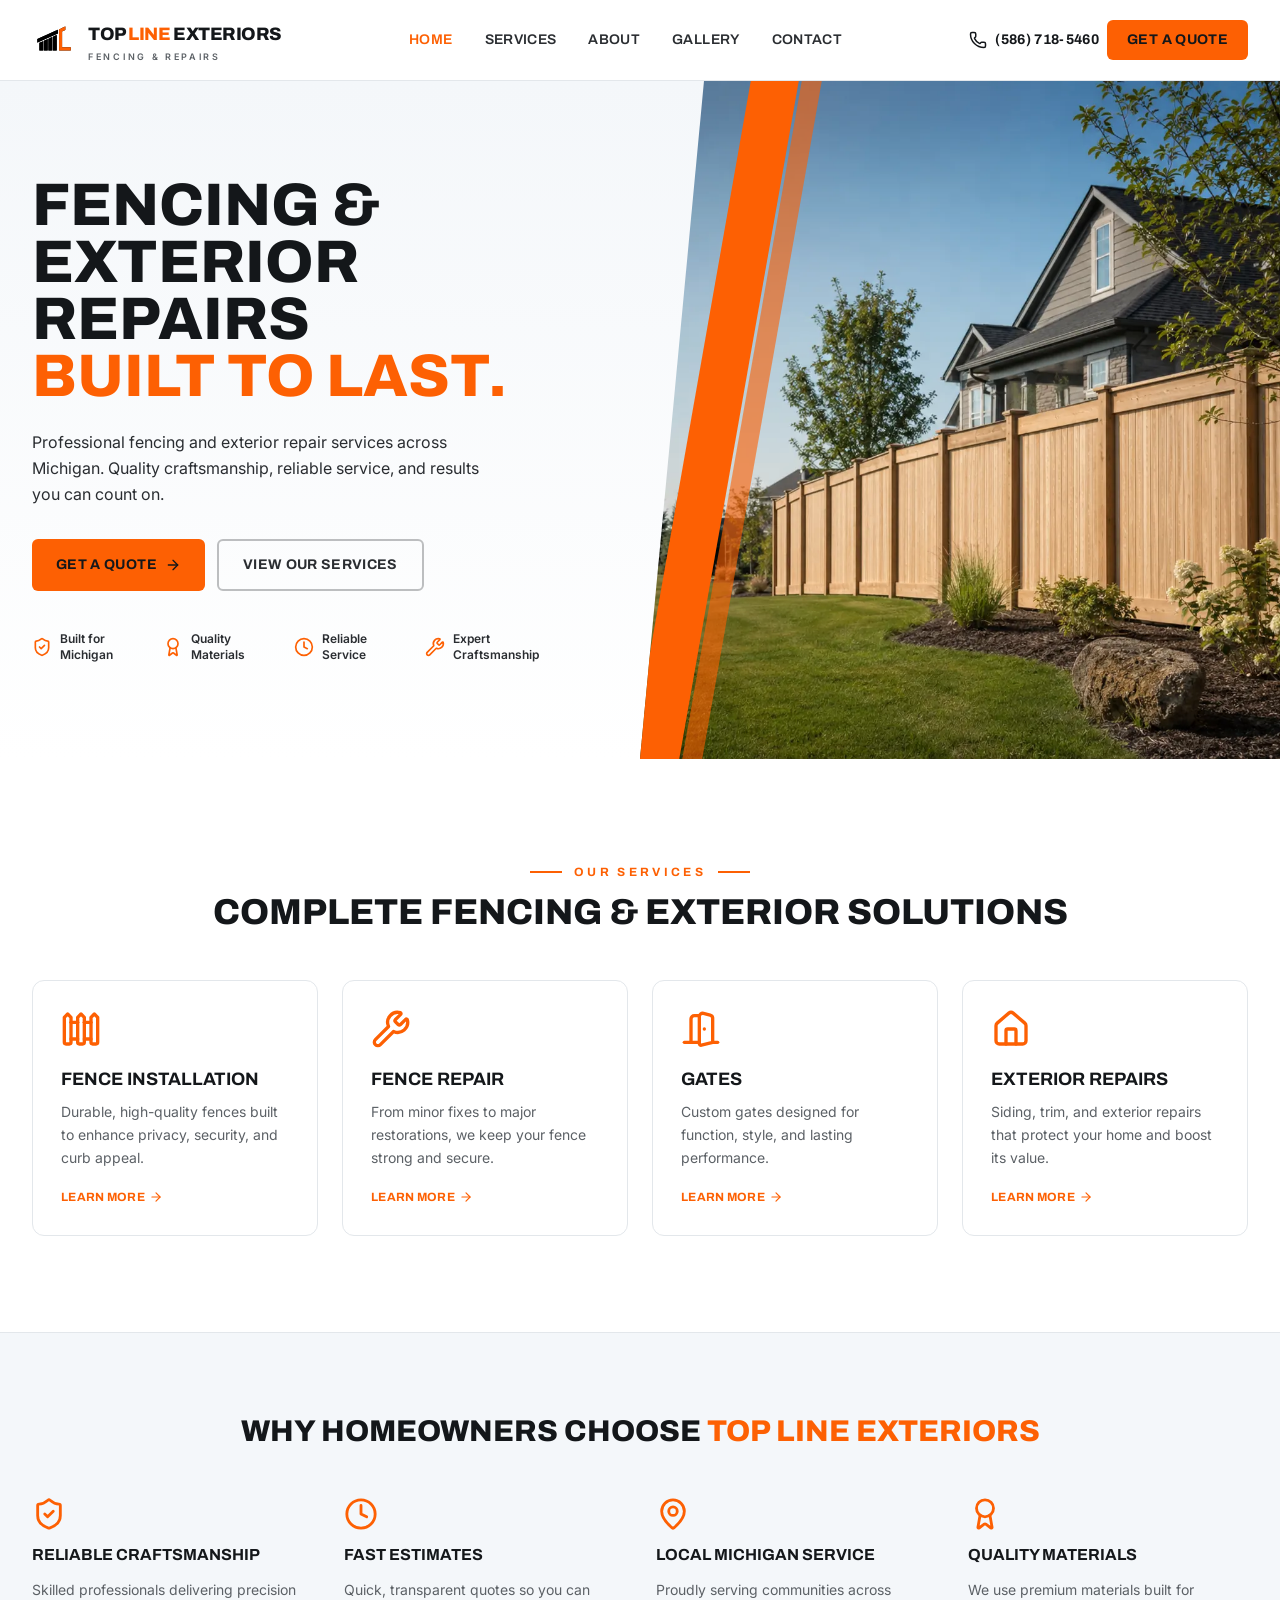
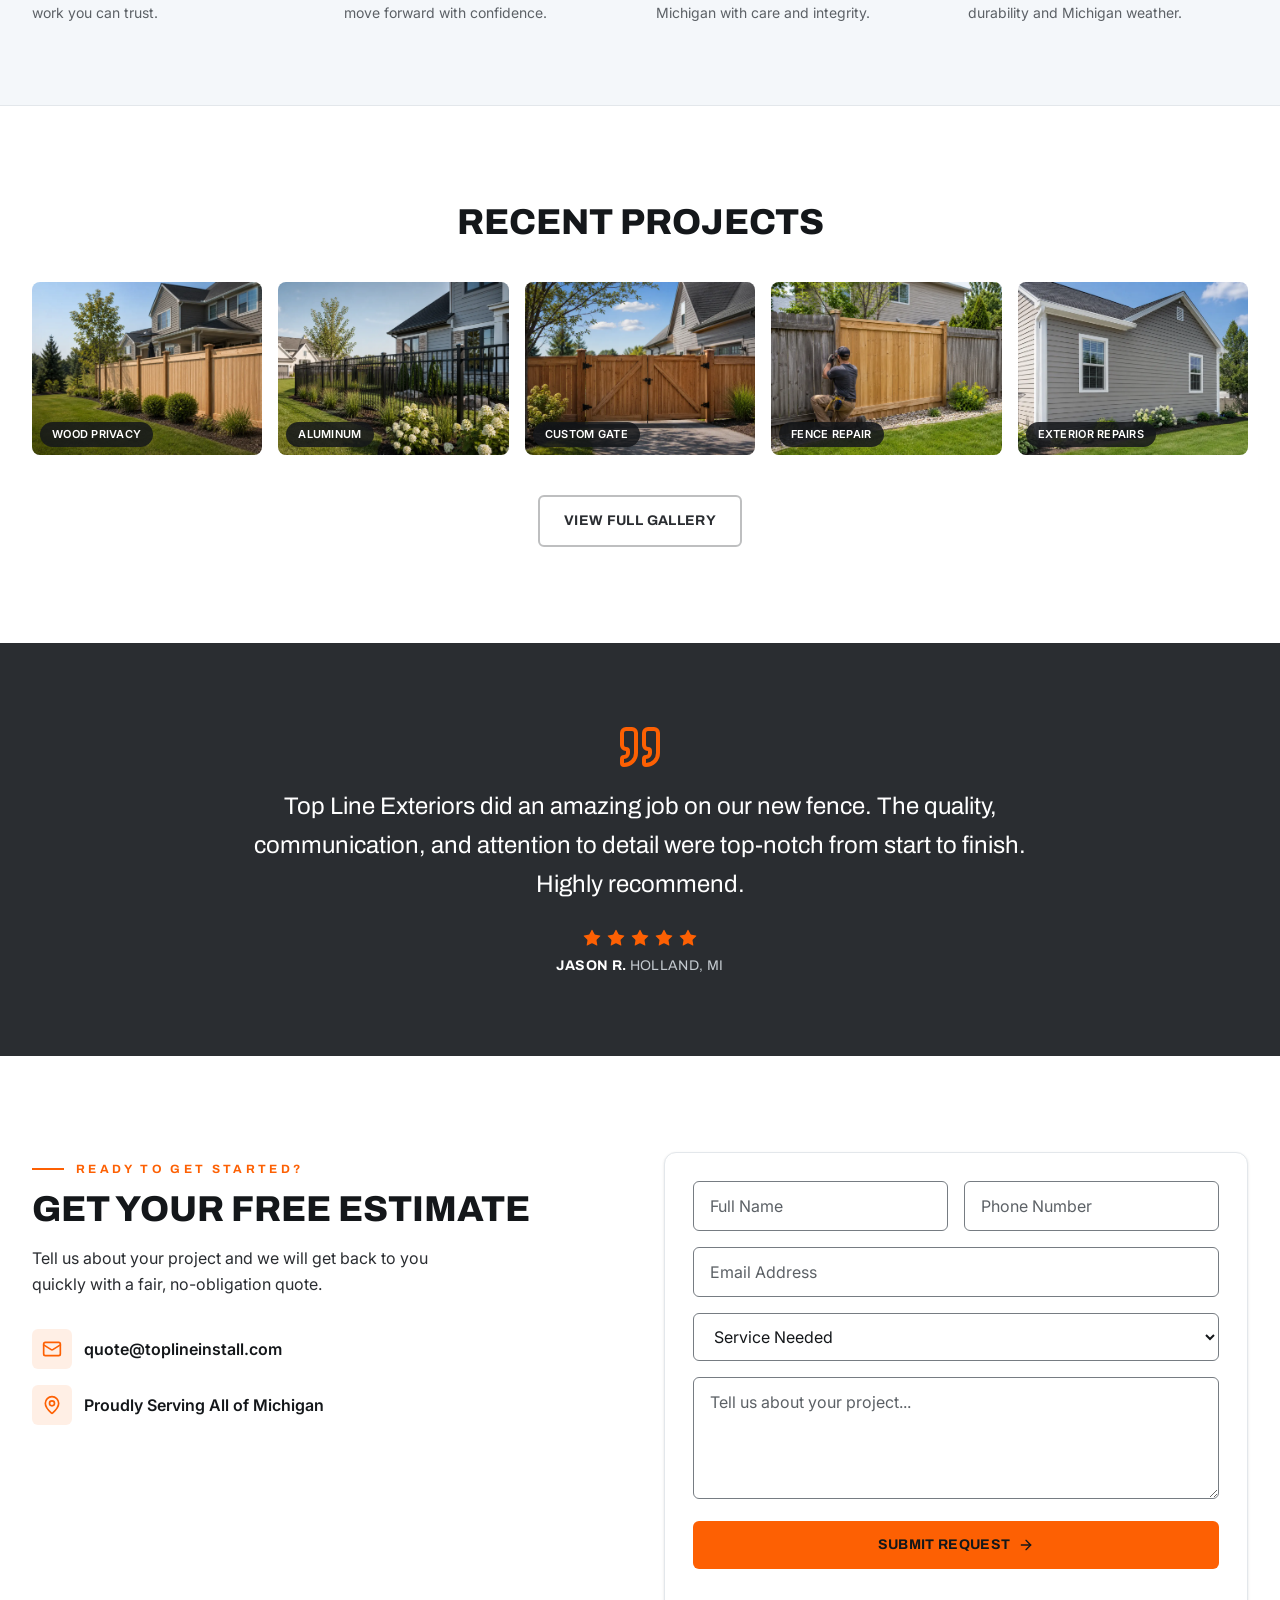
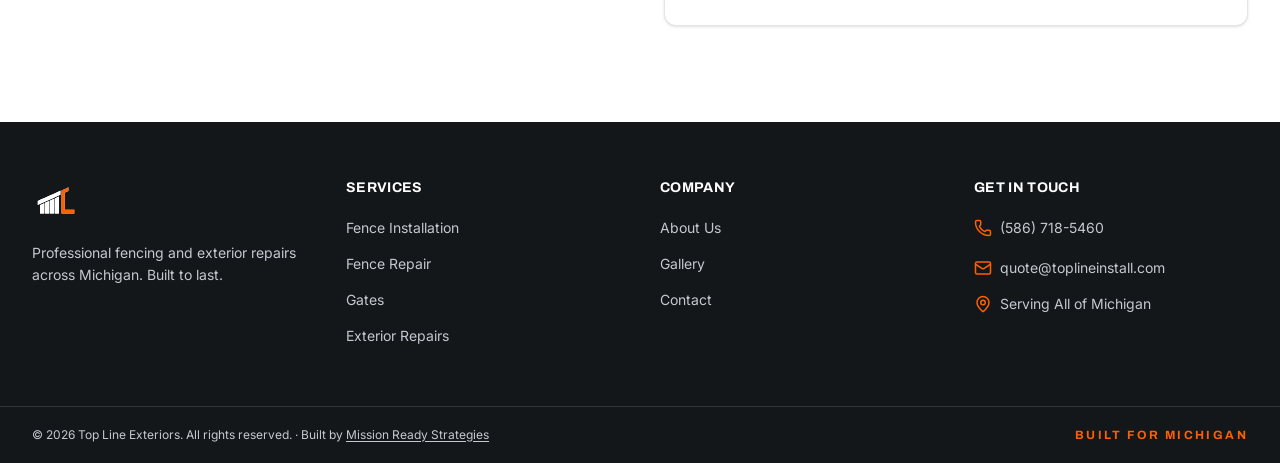
==== commit 7baadfcd: "Add owner phone number (586) 718-5460 across the site - Header: desktop phone link (lg) plus a one-t" ====
--- a/index.html
+++ b/index.html
@@ -30,7 +30,7 @@
   <link rel="preload" as="image" href="assets/img/hero-fence.webp" type="image/webp" fetchpriority="high" />
 
   <script type="application/ld+json">
-  {"@context":"https://schema.org","@graph":[{"@type":["GeneralContractor","HomeAndConstructionBusiness"],"@id":"https://toplineinstall.com/#business","name":"Top Line Exteriors","description":"Professional fencing, custom gates, and exterior repairs across Michigan.","url":"https://toplineinstall.com/","image":"https://toplineinstall.com/assets/og-image.jpg","logo":{"@type":"ImageObject","url":"https://toplineinstall.com/assets/icon-512.png","width":512,"height":512},"email":"quote@toplineinstall.com","areaServed":{"@type":"State","name":"Michigan"},"address":{"@type":"PostalAddress","addressRegion":"MI","addressCountry":"US"},"priceRange":"$$","hasOfferCatalog":{"@type":"OfferCatalog","name":"Services","itemListElement":[{"@type":"Offer","itemOffered":{"@type":"Service","name":"Fence Installation","description":"Durable, high-quality fences built to enhance privacy, security, and curb appeal.","areaServed":{"@type":"State","name":"Michigan"},"provider":{"@id":"https://toplineinstall.com/#business"}},"url":"https://toplineinstall.com/services.html#fence-installation"},{"@type":"Offer","itemOffered":{"@type":"Service","name":"Fence Repair","description":"From minor fixes to major restorations, we keep your fence strong and secure.","areaServed":{"@type":"State","name":"Michigan"},"provider":{"@id":"https://toplineinstall.com/#business"}},"url":"https://toplineinstall.com/services.html#fence-repair"},{"@type":"Offer","itemOffered":{"@type":"Service","name":"Gates","description":"Custom gates designed for function, style, and lasting performance.","areaServed":{"@type":"State","name":"Michigan"},"provider":{"@id":"https://toplineinstall.com/#business"}},"url":"https://toplineinstall.com/services.html#gates"},{"@type":"Offer","itemOffered":{"@type":"Service","name":"Exterior Repairs","description":"Siding, trim, and exterior repairs that protect your home and boost its value.","areaServed":{"@type":"State","name":"Michigan"},"provider":{"@id":"https://toplineinstall.com/#business"}},"url":"https://toplineinstall.com/services.html#exterior-repairs"}]}},{"@type":"WebSite","@id":"https://toplineinstall.com/#website","url":"https://toplineinstall.com/","name":"Top Line Exteriors","description":"Professional fencing, custom gates, and exterior repairs across Michigan.","publisher":{"@id":"https://toplineinstall.com/#business"}},{"@type":"BreadcrumbList","itemListElement":[{"@type":"ListItem","position":1,"name":"Home","item":"https://toplineinstall.com/"}]}]}
+  {"@context":"https://schema.org","@graph":[{"@type":["GeneralContractor","HomeAndConstructionBusiness"],"@id":"https://toplineinstall.com/#business","name":"Top Line Exteriors","description":"Professional fencing, custom gates, and exterior repairs across Michigan.","url":"https://toplineinstall.com/","image":"https://toplineinstall.com/assets/og-image.jpg","logo":{"@type":"ImageObject","url":"https://toplineinstall.com/assets/icon-512.png","width":512,"height":512},"email":"quote@toplineinstall.com","telephone":"+1-586-718-5460","areaServed":{"@type":"State","name":"Michigan"},"address":{"@type":"PostalAddress","addressRegion":"MI","addressCountry":"US"},"priceRange":"$$","hasOfferCatalog":{"@type":"OfferCatalog","name":"Services","itemListElement":[{"@type":"Offer","itemOffered":{"@type":"Service","name":"Fence Installation","description":"Durable, high-quality fences built to enhance privacy, security, and curb appeal.","areaServed":{"@type":"State","name":"Michigan"},"provider":{"@id":"https://toplineinstall.com/#business"}},"url":"https://toplineinstall.com/services.html#fence-installation"},{"@type":"Offer","itemOffered":{"@type":"Service","name":"Fence Repair","description":"From minor fixes to major restorations, we keep your fence strong and secure.","areaServed":{"@type":"State","name":"Michigan"},"provider":{"@id":"https://toplineinstall.com/#business"}},"url":"https://toplineinstall.com/services.html#fence-repair"},{"@type":"Offer","itemOffered":{"@type":"Service","name":"Gates","description":"Custom gates designed for function, style, and lasting performance.","areaServed":{"@type":"State","name":"Michigan"},"provider":{"@id":"https://toplineinstall.com/#business"}},"url":"https://toplineinstall.com/services.html#gates"},{"@type":"Offer","itemOffered":{"@type":"Service","name":"Exterior Repairs","description":"Siding, trim, and exterior repairs that protect your home and boost its value.","areaServed":{"@type":"State","name":"Michigan"},"provider":{"@id":"https://toplineinstall.com/#business"}},"url":"https://toplineinstall.com/services.html#exterior-repairs"}]}},{"@type":"WebSite","@id":"https://toplineinstall.com/#website","url":"https://toplineinstall.com/","name":"Top Line Exteriors","description":"Professional fencing, custom gates, and exterior repairs across Michigan.","publisher":{"@id":"https://toplineinstall.com/#business"}},{"@type":"BreadcrumbList","itemListElement":[{"@type":"ListItem","position":1,"name":"Home","item":"https://toplineinstall.com/"}]}]}
   </script>
 </head>
 
@@ -55,6 +55,8 @@
         <a href="contact.html" class="nav-link">Contact</a>
       </nav>
       <div class="flex items-center gap-2">
+        <a href="tel:+15867185460" class="hidden items-center gap-2 font-display text-sm font-bold uppercase tracking-wide text-ink transition hover:text-brand lg:inline-flex"><svg width="18" height="18" aria-hidden="true"><use href="#ic-phone"></use></svg>(586) 718-5460</a>
+        <a href="tel:+15867185460" aria-label="Call (586) 718-5460" class="rounded-md p-2 text-ink transition hover:text-brand lg:hidden"><svg width="24" height="24" aria-hidden="true"><use href="#ic-phone"></use></svg></a>
         <a href="contact.html" class="btn btn-primary btn-sm hidden sm:inline-flex">Get a Quote</a>
         <button id="navToggle" aria-label="Toggle menu" aria-expanded="false" aria-controls="mobileMenu" class="rounded-md p-2 text-ink lg:hidden">
           <svg width="26" height="26" aria-hidden="true"><use href="#ic-menu"></use></svg>
@@ -68,6 +70,7 @@
         <a href="about.html" class="nav-link py-3">About</a>
         <a href="gallery.html" class="nav-link py-3">Gallery</a>
         <a href="contact.html" class="nav-link py-3">Contact</a>
+        <a href="tel:+15867185460" class="nav-link flex items-center gap-2 py-3"><svg width="18" height="18" aria-hidden="true"><use href="#ic-phone"></use></svg>Call (586) 718-5460</a>
         <a href="contact.html" class="btn btn-primary btn-block my-3">Get a Quote</a>
       </nav>
     </div>
@@ -259,8 +262,10 @@
         </div>
         <div class="card shadow-sm">
           <form class="js-contact-form space-y-4" novalidate>
-            <input type="hidden" name="access_key" value="fa5c3468-0ef7-4601-a493-540828039c53" />
-            <input type="checkbox" name="botcheck" class="hidden" style="display:none" tabindex="-1" autocomplete="off" aria-hidden="true" />
+            <input type="hidden" name="_subject" value="New quote request from toplineinstall.com" />
+            <input type="hidden" name="_template" value="table" />
+            <input type="hidden" name="_captcha" value="false" />
+            <input type="text" name="_honey" class="hidden" style="display:none" tabindex="-1" autocomplete="off" aria-hidden="true" />
             <div class="grid gap-4 sm:grid-cols-2">
               <div>
                 <label for="name" class="field-label">Full name</label>
@@ -326,6 +331,7 @@
       <div>
         <h3 class="mb-4 font-display text-sm font-bold uppercase tracking-wide text-inverse">Get in Touch</h3>
         <ul class="space-y-3 text-sm">
+          <li class="flex items-center gap-2"><span class="text-brand"><svg width="18" height="18" aria-hidden="true"><use href="#ic-phone"></use></svg></span><a href="tel:+15867185460" class="inline-block py-1 hover:text-brand">(586) 718-5460</a></li>
           <li class="flex items-center gap-2"><span class="text-brand"><svg width="18" height="18" aria-hidden="true"><use href="#ic-mail"></use></svg></span><a href="mailto:quote@toplineinstall.com" class="inline-block py-1 hover:text-brand">quote@toplineinstall.com</a></li>
           <li class="flex items-center gap-2"><span class="text-brand"><svg width="18" height="18" aria-hidden="true"><use href="#ic-map-pin"></use></svg></span> Serving All of Michigan</li>
         </ul>
@@ -333,7 +339,7 @@
     </div>
     <div class="border-t border-line-inverse">
       <div class="container-page flex flex-col items-center justify-between gap-2 py-5 text-xs text-inverse-muted sm:flex-row">
-        <span>&copy; 2026 Top Line Exteriors. All rights reserved. &middot; Built by <a href="https://missionreadystrategies.com" class="underline underline-offset-2 hover:text-brand">Mission Ready Strategies</a></span>
+        <span class="text-center sm:text-left">&copy; 2026 Top Line Exteriors. All rights reserved. <span class="mt-1 block whitespace-nowrap sm:mt-0 sm:inline"><span class="hidden sm:inline">&middot; </span>Built by <a href="https://missionreadystrategies.com" class="underline underline-offset-2 hover:text-brand">Mission Ready Strategies</a></span></span>
         <span class="font-display font-bold uppercase tracking-[0.2em] text-brand">Built for Michigan</span>
       </div>
     </div>
--- a/assets/css/site.css
+++ b/assets/css/site.css
@@ -1,2 +1,2 @@
 /*! tailwindcss v4.3.2 | MIT License | https://tailwindcss.com */
-@layer properties{@supports (((-webkit-hyphens:none)) and (not (margin-trim:inline))) or ((-moz-orient:inline) and (not (color:rgb(from red r g b)))){*,:before,:after,::backdrop{--tw-rotate-x:initial;--tw-rotate-y:initial;--tw-rotate-z:initial;--tw-skew-x:initial;--tw-skew-y:initial;--tw-space-y-reverse:0;--tw-border-style:solid;--tw-gradient-position:initial;--tw-gradient-from:#0000;--tw-gradient-via:#0000;--tw-gradient-to:#0000;--tw-gradient-stops:initial;--tw-gradient-via-stops:initial;--tw-gradient-from-position:0%;--tw-gradient-via-position:50%;--tw-gradient-to-position:100%;--tw-leading:initial;--tw-font-weight:initial;--tw-tracking:initial;--tw-shadow:0 0 #0000;--tw-shadow-color:initial;--tw-shadow-alpha:100%;--tw-inset-shadow:0 0 #0000;--tw-inset-shadow-color:initial;--tw-inset-shadow-alpha:100%;--tw-ring-color:initial;--tw-ring-shadow:0 0 #0000;--tw-inset-ring-color:initial;--tw-inset-ring-shadow:0 0 #0000;--tw-ring-inset:initial;--tw-ring-offset-width:0px;--tw-ring-offset-color:#fff;--tw-ring-offset-shadow:0 0 #0000;--tw-translate-x:0;--tw-translate-y:0;--tw-translate-z:0}}}@layer theme{:root,:host{--font-sans:ui-sans-serif, system-ui, sans-serif, "Apple Color Emoji", "Segoe UI Emoji", "Segoe UI Symbol", "Noto Color Emoji";--font-mono:ui-monospace, SFMono-Regular, Menlo, Monaco, Consolas, "Liberation Mono", "Courier New", monospace;--spacing:.25rem;--container-xs:20rem;--container-md:28rem;--container-lg:32rem;--container-xl:36rem;--container-2xl:42rem;--container-4xl:56rem;--container-7xl:80rem;--text-xs:.75rem;--text-xs--line-height:calc(1 / .75);--text-sm:.875rem;--text-sm--line-height:calc(1.25 / .875);--text-base:1rem;--text-base--line-height:calc(1.5 / 1);--text-lg:1.125rem;--text-lg--line-height:calc(1.75 / 1.125);--text-xl:1.25rem;--text-xl--line-height:calc(1.75 / 1.25);--text-2xl:1.5rem;--text-2xl--line-height:calc(2 / 1.5);--text-3xl:1.875rem;--text-3xl--line-height:calc(2.25 / 1.875);--text-4xl:2.25rem;--text-4xl--line-height:calc(2.5 / 2.25);--text-5xl:3rem;--text-5xl--line-height:1;--text-6xl:3.75rem;--text-6xl--line-height:1;--text-7xl:4.5rem;--text-7xl--line-height:1;--text-8xl:6rem;--text-8xl--line-height:1;--font-weight-normal:400;--font-weight-semibold:600;--font-weight-bold:700;--font-weight-extrabold:800;--tracking-tight:-.025em;--tracking-wide:.025em;--tracking-widest:.1em;--leading-relaxed:1.625;--radius-md:.375rem;--radius-lg:.5rem;--radius-xl:.75rem;--default-transition-duration:.15s;--default-transition-timing-function:cubic-bezier(.4, 0, .2, 1);--default-font-family:var(--font-sans);--default-mono-font-family:var(--font-mono);--color-brand:#fd6003;--color-brand-hover:#e0540a;--color-on-brand:#14171a;--color-ink:#14171a;--color-body:#2a2d31;--color-muted:#5c6166;--color-inverse:#fff;--color-inverse-muted:#c3c9cf;--color-surface:#fff;--color-surface-muted:#f4f7fa;--color-surface-sunken:#eaeef2;--color-surface-dark:#2a2d31;--color-surface-darkest:#14171a;--color-line:#e3e7eb;--color-line-input:#767c82;--color-line-inverse:#ffffff1f;--font-display:"Archivo", system-ui, sans-serif;--font-body:"Inter", system-ui, sans-serif}}@layer base{*,:after,:before,::backdrop{box-sizing:border-box;border:0 solid;margin:0;padding:0}::file-selector-button{box-sizing:border-box;border:0 solid;margin:0;padding:0}html,:host{-webkit-text-size-adjust:100%;tab-size:4;line-height:1.5;font-family:var(--default-font-family,ui-sans-serif, system-ui, sans-serif, "Apple Color Emoji", "Segoe UI Emoji", "Segoe UI Symbol", "Noto Color Emoji");font-feature-settings:var(--default-font-feature-settings,normal);font-variation-settings:var(--default-font-variation-settings,normal);-webkit-tap-highlight-color:transparent}hr{height:0;color:inherit;border-top-width:1px}abbr:where([title]){-webkit-text-decoration:underline dotted;text-decoration:underline dotted}h1,h2,h3,h4,h5,h6{font-size:inherit;font-weight:inherit}a{color:inherit;-webkit-text-decoration:inherit;-webkit-text-decoration:inherit;-webkit-text-decoration:inherit;text-decoration:inherit}b,strong{font-weight:bolder}code,kbd,samp,pre{font-family:var(--default-mono-font-family,ui-monospace, SFMono-Regular, Menlo, Monaco, Consolas, "Liberation Mono", "Courier New", monospace);font-feature-settings:var(--default-mono-font-feature-settings,normal);font-variation-settings:var(--default-mono-font-variation-settings,normal);font-size:1em}small{font-size:80%}sub,sup{vertical-align:baseline;font-size:75%;line-height:0;position:relative}sub{bottom:-.25em}sup{top:-.5em}table{text-indent:0;border-color:inherit;border-collapse:collapse}:-moz-focusring{outline:auto}progress{vertical-align:baseline}summary{display:list-item}ol,ul,menu{list-style:none}img,svg,video,canvas,audio,iframe,embed,object{vertical-align:middle;display:block}img,video{max-width:100%;height:auto}button,input,select,optgroup,textarea{font:inherit;font-feature-settings:inherit;font-variation-settings:inherit;letter-spacing:inherit;color:inherit;opacity:1;background-color:#0000;border-radius:0}::file-selector-button{font:inherit;font-feature-settings:inherit;font-variation-settings:inherit;letter-spacing:inherit;color:inherit;opacity:1;background-color:#0000;border-radius:0}:where(select:is([multiple],[size])) optgroup{font-weight:bolder}:where(select:is([multiple],[size])) optgroup option{padding-inline-start:20px}::file-selector-button{margin-inline-end:4px}::placeholder{opacity:1}@supports (not ((-webkit-appearance:-apple-pay-button))) or (contain-intrinsic-size:1px){::placeholder{color:currentColor}@supports (color:color-mix(in lab, red, red)){::placeholder{color:color-mix(in oklab, currentcolor 50%, transparent)}}}textarea{resize:vertical}::-webkit-search-decoration{-webkit-appearance:none}::-webkit-date-and-time-value{min-height:1lh;text-align:inherit}::-webkit-datetime-edit{display:inline-flex}::-webkit-datetime-edit-fields-wrapper{padding:0}::-webkit-datetime-edit{padding-block:0}::-webkit-datetime-edit-year-field{padding-block:0}::-webkit-datetime-edit-month-field{padding-block:0}::-webkit-datetime-edit-day-field{padding-block:0}::-webkit-datetime-edit-hour-field{padding-block:0}::-webkit-datetime-edit-minute-field{padding-block:0}::-webkit-datetime-edit-second-field{padding-block:0}::-webkit-datetime-edit-millisecond-field{padding-block:0}::-webkit-datetime-edit-meridiem-field{padding-block:0}::-webkit-calendar-picker-indicator{line-height:1}:-moz-ui-invalid{box-shadow:none}button,input:where([type=button],[type=reset],[type=submit]){appearance:button}::file-selector-button{appearance:button}::-webkit-inner-spin-button{height:auto}::-webkit-outer-spin-button{height:auto}[hidden]:where(:not([hidden=until-found])){display:none!important}:where(a,button,input,select,textarea,summary,[tabindex]:not([tabindex="-1"])):focus-visible{outline:3px solid var(--color-brand);outline-offset:2px;border-radius:4px}}@layer components{.container-page{width:100%;max-width:var(--container-7xl);padding-inline:calc(var(--spacing) * 5);margin-inline:auto}@media (min-width:64rem){.container-page{padding-inline:calc(var(--spacing) * 8)}}.skip-link{top:calc(var(--spacing) * 2);left:calc(var(--spacing) * 2);z-index:100;--tw-translate-y:calc(150% * -1);translate:var(--tw-translate-x) var(--tw-translate-y);border-radius:var(--radius-md);background-color:var(--color-brand);padding-inline:calc(var(--spacing) * 4);padding-block:calc(var(--spacing) * 2);font-family:var(--font-display);font-size:var(--text-sm);line-height:var(--tw-leading,var(--text-sm--line-height));--tw-font-weight:var(--font-weight-bold);font-weight:var(--font-weight-bold);color:var(--color-on-brand);text-transform:uppercase;transition-property:color,background-color,border-color,outline-color,text-decoration-color,fill,stroke,--tw-gradient-from,--tw-gradient-via,--tw-gradient-to,opacity,box-shadow,transform,translate,scale,rotate,filter,-webkit-backdrop-filter,backdrop-filter,display,content-visibility,overlay,pointer-events;transition-timing-function:var(--tw-ease,var(--default-transition-timing-function));transition-duration:var(--tw-duration,var(--default-transition-duration));position:absolute}.skip-link:focus{--tw-translate-y:0;translate:var(--tw-translate-x) var(--tw-translate-y)}.section{padding-block:calc(var(--spacing) * 16)}@media (min-width:64rem){.section{padding-block:calc(var(--spacing) * 24)}}.section-tight{padding-block:calc(var(--spacing) * 14)}@media (min-width:64rem){.section-tight{padding-block:calc(var(--spacing) * 20)}}.btn{justify-content:center;align-items:center;gap:calc(var(--spacing) * 2);border-radius:var(--radius-md);padding-inline:calc(var(--spacing) * 6);padding-block:calc(var(--spacing) * 3.5);font-family:var(--font-display);font-size:var(--text-sm);line-height:var(--tw-leading,var(--text-sm--line-height));--tw-font-weight:var(--font-weight-bold);font-weight:var(--font-weight-bold);--tw-tracking:var(--tracking-wide);letter-spacing:var(--tracking-wide);text-transform:uppercase;transition-property:color,background-color,border-color,outline-color,text-decoration-color,fill,stroke,--tw-gradient-from,--tw-gradient-via,--tw-gradient-to,opacity,box-shadow,transform,translate,scale,rotate,filter,-webkit-backdrop-filter,backdrop-filter,display,content-visibility,overlay,pointer-events;transition-timing-function:var(--tw-ease,var(--default-transition-timing-function));transition-duration:var(--tw-duration,var(--default-transition-duration));display:inline-flex}.btn-sm{padding-inline:calc(var(--spacing) * 5);padding-block:calc(var(--spacing) * 2.5)}.btn-primary{background-color:var(--color-brand);color:var(--color-on-brand)}@media (hover:hover){.btn-primary:hover{background-color:var(--color-brand-hover)}}.btn-outline{border-style:var(--tw-border-style);border-width:2px;border-color:#2a2d314d}@supports (color:color-mix(in lab, red, red)){.btn-outline{border-color:color-mix(in oklab, var(--color-body) 30%, transparent)}}.btn-outline{color:var(--color-body)}@media (hover:hover){.btn-outline:hover{border-color:var(--color-body);background-color:var(--color-body);color:var(--color-inverse)}}.btn-inverse{background-color:var(--color-surface);color:var(--color-ink)}@media (hover:hover){.btn-inverse:hover{background-color:var(--color-surface-muted)}}.btn-outline-inverse{border-style:var(--tw-border-style);border-width:2px;border-color:#fff9}@supports (color:color-mix(in lab, red, red)){.btn-outline-inverse{border-color:color-mix(in oklab, var(--color-inverse) 60%, transparent)}}.btn-outline-inverse{color:var(--color-inverse)}@media (hover:hover){.btn-outline-inverse:hover{border-color:var(--color-inverse);background-color:var(--color-surface);color:var(--color-ink)}}.btn-block{width:100%}.field-label{clip-path:inset(50%);white-space:nowrap;border-width:0;width:1px;height:1px;margin:-1px;padding:0;position:absolute;overflow:hidden}.input,.select,.textarea{border-radius:var(--radius-md);border-style:var(--tw-border-style);border-width:1px;border-color:var(--color-line-input);background-color:var(--color-surface);width:100%;padding-inline:calc(var(--spacing) * 4);padding-block:calc(var(--spacing) * 3);font-size:var(--text-base);line-height:var(--tw-leading,var(--text-base--line-height));color:var(--color-ink)}:is(.input,.select,.textarea)::placeholder{color:var(--color-muted)}:is(.input,.select,.textarea):focus{border-color:var(--color-brand);--tw-ring-shadow:var(--tw-ring-inset,) 0 0 0 calc(2px + var(--tw-ring-offset-width)) var(--tw-ring-color,currentcolor);box-shadow:var(--tw-inset-shadow), var(--tw-inset-ring-shadow), var(--tw-ring-offset-shadow), var(--tw-ring-shadow), var(--tw-shadow);--tw-ring-color:var(--color-brand);--tw-outline-style:none;outline-style:none}.card{border-radius:var(--radius-xl);border-style:var(--tw-border-style);border-width:1px;border-color:var(--color-line);background-color:var(--color-surface);padding:calc(var(--spacing) * 7)}.card-hover{transition-property:color,background-color,border-color,outline-color,text-decoration-color,fill,stroke,--tw-gradient-from,--tw-gradient-via,--tw-gradient-to,opacity,box-shadow,transform,translate,scale,rotate,filter,-webkit-backdrop-filter,backdrop-filter,display,content-visibility,overlay,pointer-events;transition-timing-function:var(--tw-ease,var(--default-transition-timing-function));transition-duration:var(--tw-duration,var(--default-transition-duration))}@media (hover:hover){.card-hover:hover{border-color:var(--color-brand);--tw-shadow:0 10px 15px -3px var(--tw-shadow-color,#0000001a), 0 4px 6px -4px var(--tw-shadow-color,#0000001a);box-shadow:var(--tw-inset-shadow), var(--tw-inset-ring-shadow), var(--tw-ring-offset-shadow), var(--tw-ring-shadow), var(--tw-shadow)}}.eyebrow{align-items:center;gap:calc(var(--spacing) * 3);font-family:var(--font-display);font-size:var(--text-xs);line-height:var(--tw-leading,var(--text-xs--line-height));--tw-font-weight:var(--font-weight-bold);font-weight:var(--font-weight-bold);--tw-tracking:.28em;letter-spacing:.28em;color:var(--color-brand);text-transform:uppercase;display:inline-flex}.eyebrow:before{content:"";background:var(--color-brand);width:2rem;height:2px;display:block}.eyebrow-center{justify-content:center}.eyebrow-center:after{content:"";background:var(--color-brand);width:2rem;height:2px;display:block}.section-title{font-family:var(--font-display);font-size:var(--text-3xl);line-height:var(--tw-leading,var(--text-3xl--line-height));--tw-font-weight:var(--font-weight-extrabold);font-weight:var(--font-weight-extrabold);color:var(--color-ink);text-transform:uppercase}@media (min-width:40rem){.section-title{font-size:var(--text-4xl);line-height:var(--tw-leading,var(--text-4xl--line-height))}}.link-more{align-items:center;gap:var(--spacing);font-family:var(--font-display);font-size:var(--text-xs);line-height:var(--tw-leading,var(--text-xs--line-height));--tw-font-weight:var(--font-weight-bold);font-weight:var(--font-weight-bold);--tw-tracking:var(--tracking-wide);letter-spacing:var(--tracking-wide);color:var(--color-brand);text-transform:uppercase;display:inline-flex}.nav-link{font-family:var(--font-display);font-size:var(--text-sm);line-height:var(--tw-leading,var(--text-sm--line-height));--tw-font-weight:var(--font-weight-semibold);font-weight:var(--font-weight-semibold);--tw-tracking:var(--tracking-wide);letter-spacing:var(--tracking-wide);color:var(--color-body);text-transform:uppercase;transition-property:color,background-color,border-color,outline-color,text-decoration-color,fill,stroke,--tw-gradient-from,--tw-gradient-via,--tw-gradient-to,opacity,box-shadow,transform,translate,scale,rotate,filter,-webkit-backdrop-filter,backdrop-filter,display,content-visibility,overlay,pointer-events;transition-timing-function:var(--tw-ease,var(--default-transition-timing-function));transition-duration:var(--tw-duration,var(--default-transition-duration))}@media (hover:hover){.nav-link:hover{color:var(--color-brand)}}.nav-link-active{color:var(--color-brand)}.chip{cursor:pointer;border-style:var(--tw-border-style);border-width:1px;border-color:var(--color-line);padding-inline:calc(var(--spacing) * 4);padding-block:calc(var(--spacing) * 1.5);font-size:var(--text-xs);line-height:var(--tw-leading,var(--text-xs--line-height));--tw-font-weight:var(--font-weight-semibold);font-weight:var(--font-weight-semibold);--tw-tracking:var(--tracking-wide);letter-spacing:var(--tracking-wide);color:var(--color-body);text-transform:uppercase;transition-property:color,background-color,border-color,outline-color,text-decoration-color,fill,stroke,--tw-gradient-from,--tw-gradient-via,--tw-gradient-to,opacity,box-shadow,transform,translate,scale,rotate,filter,-webkit-backdrop-filter,backdrop-filter,display,content-visibility,overlay,pointer-events;transition-timing-function:var(--tw-ease,var(--default-transition-timing-function));transition-duration:var(--tw-duration,var(--default-transition-duration));border-radius:3.40282e38px}@media (hover:hover){.chip:hover{border-color:var(--color-brand)}}.chip[aria-pressed=true]{border-color:var(--color-brand);background-color:var(--color-brand);--tw-font-weight:var(--font-weight-bold);font-weight:var(--font-weight-bold);color:var(--color-on-brand)}.tag{bottom:calc(var(--spacing) * 2);left:calc(var(--spacing) * 2);background-color:#14171ad9;border-radius:3.40282e38px;position:absolute}@supports (color:color-mix(in lab, red, red)){.tag{background-color:color-mix(in oklab, var(--color-ink) 85%, transparent)}}.tag{padding-inline:calc(var(--spacing) * 3);padding-block:var(--spacing);--tw-font-weight:var(--font-weight-semibold);font-size:11px;font-weight:var(--font-weight-semibold);--tw-tracking:var(--tracking-wide);letter-spacing:var(--tracking-wide);color:var(--color-inverse);text-transform:uppercase}.placeholder{justify-content:center;align-items:center;gap:var(--spacing);background-color:var(--color-surface-sunken);text-align:center;color:var(--color-muted);flex-direction:column;display:flex}.placeholder-label{--tw-font-weight:var(--font-weight-semibold);font-size:11px;font-weight:var(--font-weight-semibold);--tw-tracking:var(--tracking-wide);letter-spacing:var(--tracking-wide);text-transform:uppercase}.placeholder-dim{font-family:var(--font-display);--tw-font-weight:var(--font-weight-bold);font-size:10px;font-weight:var(--font-weight-bold);--tw-tracking:var(--tracking-widest);letter-spacing:var(--tracking-widest);color:var(--color-muted);text-transform:uppercase}}@layer utilities{.pointer-events-none{pointer-events:none}.absolute{position:absolute}.relative{position:relative}.static{position:static}.sticky{position:sticky}.inset-0{inset:0}.-top-10{top:calc(var(--spacing) * -10)}.-top-20{top:calc(var(--spacing) * -20)}.top-0{top:0}.-bottom-10{bottom:calc(var(--spacing) * -10)}.-bottom-20{bottom:calc(var(--spacing) * -20)}.-left-4{left:calc(var(--spacing) * -4)}.left-3{left:calc(var(--spacing) * 3)}.left-\[8\%\]{left:8%}.left-\[16\%\]{left:16%}.z-10{z-index:10}.z-50{z-index:50}.mx-auto{margin-inline:auto}.my-3{margin-block:calc(var(--spacing) * 3)}.mt-0\.5{margin-top:calc(var(--spacing) * .5)}.mt-1{margin-top:var(--spacing)}.mt-3{margin-top:calc(var(--spacing) * 3)}.mt-4{margin-top:calc(var(--spacing) * 4)}.mt-5{margin-top:calc(var(--spacing) * 5)}.mt-6{margin-top:calc(var(--spacing) * 6)}.mt-7{margin-top:calc(var(--spacing) * 7)}.mt-8{margin-top:calc(var(--spacing) * 8)}.mt-10{margin-top:calc(var(--spacing) * 10)}.mb-2{margin-bottom:calc(var(--spacing) * 2)}.mb-3{margin-bottom:calc(var(--spacing) * 3)}.mb-4{margin-bottom:calc(var(--spacing) * 4)}.mb-5{margin-bottom:calc(var(--spacing) * 5)}.mb-6{margin-bottom:calc(var(--spacing) * 6)}.mb-8{margin-bottom:calc(var(--spacing) * 8)}.mb-10{margin-bottom:calc(var(--spacing) * 10)}.mb-12{margin-bottom:calc(var(--spacing) * 12)}.block{display:block}.flex{display:flex}.grid{display:grid}.hidden{display:none}.inline{display:inline}.inline-block{display:inline-block}.inline-flex{display:inline-flex}.aspect-\[4\/3\]{aspect-ratio:4/3}.h-10{height:calc(var(--spacing) * 10)}.h-11{height:calc(var(--spacing) * 11)}.h-12{height:calc(var(--spacing) * 12)}.h-20{height:calc(var(--spacing) * 20)}.h-full{height:100%}.min-h-\[60vh\]{min-height:60vh}.min-h-\[300px\]{min-height:300px}.min-h-\[calc\(100svh_-_5rem_-_env\(safe-area-inset-top\)\)\]{min-height:calc(100svh - 5rem - env(safe-area-inset-top))}.w-3{width:calc(var(--spacing) * 3)}.w-5{width:calc(var(--spacing) * 5)}.w-9{width:calc(var(--spacing) * 9)}.w-10{width:calc(var(--spacing) * 10)}.w-11{width:calc(var(--spacing) * 11)}.w-12{width:calc(var(--spacing) * 12)}.w-full{width:100%}.max-w-2xl{max-width:var(--container-2xl)}.max-w-4xl{max-width:var(--container-4xl)}.max-w-7xl{max-width:var(--container-7xl)}.max-w-lg{max-width:var(--container-lg)}.max-w-md{max-width:var(--container-md)}.max-w-xl{max-width:var(--container-xl)}.max-w-xs{max-width:var(--container-xs)}.shrink-0{flex-shrink:0}.-skew-x-\[10deg\]{--tw-skew-x:skewX(calc(10deg * -1));transform:var(--tw-rotate-x,) var(--tw-rotate-y,) var(--tw-rotate-z,) var(--tw-skew-x,) var(--tw-skew-y,)}.-skew-x-\[14deg\]{--tw-skew-x:skewX(calc(14deg * -1));transform:var(--tw-rotate-x,) var(--tw-rotate-y,) var(--tw-rotate-z,) var(--tw-skew-x,) var(--tw-skew-y,)}.grid-cols-2{grid-template-columns:repeat(2,minmax(0,1fr))}.flex-col{flex-direction:column}.flex-wrap{flex-wrap:wrap}.items-center{align-items:center}.items-start{align-items:flex-start}.items-stretch{align-items:stretch}.justify-between{justify-content:space-between}.justify-center{justify-content:center}.justify-end{justify-content:flex-end}.gap-1{gap:var(--spacing)}.gap-2{gap:calc(var(--spacing) * 2)}.gap-3{gap:calc(var(--spacing) * 3)}.gap-4{gap:calc(var(--spacing) * 4)}.gap-6{gap:calc(var(--spacing) * 6)}.gap-8{gap:calc(var(--spacing) * 8)}.gap-10{gap:calc(var(--spacing) * 10)}.gap-12{gap:calc(var(--spacing) * 12)}:where(.space-y-2>:not(:last-child)){--tw-space-y-reverse:0;margin-block-start:calc(calc(var(--spacing) * 2) * var(--tw-space-y-reverse));margin-block-end:calc(calc(var(--spacing) * 2) * calc(1 - var(--tw-space-y-reverse)))}:where(.space-y-3>:not(:last-child)){--tw-space-y-reverse:0;margin-block-start:calc(calc(var(--spacing) * 3) * var(--tw-space-y-reverse));margin-block-end:calc(calc(var(--spacing) * 3) * calc(1 - var(--tw-space-y-reverse)))}:where(.space-y-4>:not(:last-child)){--tw-space-y-reverse:0;margin-block-start:calc(calc(var(--spacing) * 4) * var(--tw-space-y-reverse));margin-block-end:calc(calc(var(--spacing) * 4) * calc(1 - var(--tw-space-y-reverse)))}:where(.space-y-5>:not(:last-child)){--tw-space-y-reverse:0;margin-block-start:calc(calc(var(--spacing) * 5) * var(--tw-space-y-reverse));margin-block-end:calc(calc(var(--spacing) * 5) * calc(1 - var(--tw-space-y-reverse)))}.gap-x-3{column-gap:calc(var(--spacing) * 3)}.gap-x-6{column-gap:calc(var(--spacing) * 6)}.gap-y-2{row-gap:calc(var(--spacing) * 2)}.gap-y-3{row-gap:calc(var(--spacing) * 3)}.gap-y-4{row-gap:calc(var(--spacing) * 4)}.overflow-hidden{overflow:hidden}.rounded-lg{border-radius:var(--radius-lg)}.rounded-md{border-radius:var(--radius-md)}.border{border-style:var(--tw-border-style);border-width:1px}.border-y{border-block-style:var(--tw-border-style);border-block-width:1px}.border-t{border-top-style:var(--tw-border-style);border-top-width:1px}.border-b{border-bottom-style:var(--tw-border-style);border-bottom-width:1px}.border-line{border-color:var(--color-line)}.border-line-inverse{border-color:var(--color-line-inverse)}.bg-brand{background-color:var(--color-brand)}.bg-brand\/10{background-color:#fd60031a}@supports (color:color-mix(in lab, red, red)){.bg-brand\/10{background-color:color-mix(in oklab, var(--color-brand) 10%, transparent)}}.bg-brand\/60{background-color:#fd600399}@supports (color:color-mix(in lab, red, red)){.bg-brand\/60{background-color:color-mix(in oklab, var(--color-brand) 60%, transparent)}}.bg-surface{background-color:var(--color-surface)}.bg-surface-dark{background-color:var(--color-surface-dark)}.bg-surface-darkest{background-color:var(--color-surface-darkest)}.bg-surface-muted{background-color:var(--color-surface-muted)}.bg-gradient-to-b{--tw-gradient-position:to bottom in oklab;background-image:linear-gradient(var(--tw-gradient-stops))}.from-surface-muted{--tw-gradient-from:var(--color-surface-muted);--tw-gradient-stops:var(--tw-gradient-via-stops,var(--tw-gradient-position), var(--tw-gradient-from) var(--tw-gradient-from-position), var(--tw-gradient-to) var(--tw-gradient-to-position))}.to-surface{--tw-gradient-to:var(--color-surface);--tw-gradient-stops:var(--tw-gradient-via-stops,var(--tw-gradient-position), var(--tw-gradient-from) var(--tw-gradient-from-position), var(--tw-gradient-to) var(--tw-gradient-to-position))}.object-cover{object-fit:cover}.p-2{padding:calc(var(--spacing) * 2)}.px-5{padding-inline:calc(var(--spacing) * 5)}.py-1{padding-block:var(--spacing)}.py-2{padding-block:calc(var(--spacing) * 2)}.py-3{padding-block:calc(var(--spacing) * 3)}.py-5{padding-block:calc(var(--spacing) * 5)}.py-14{padding-block:calc(var(--spacing) * 14)}.py-20{padding-block:calc(var(--spacing) * 20)}.pt-8{padding-top:calc(var(--spacing) * 8)}.pt-14{padding-top:calc(var(--spacing) * 14)}.pt-20{padding-top:calc(var(--spacing) * 20)}.pb-0{padding-bottom:0}.pb-16{padding-bottom:calc(var(--spacing) * 16)}.pb-\[calc\(env\(safe-area-inset-bottom\)_\+_1\.75rem\)\]{padding-bottom:calc(env(safe-area-inset-bottom) + 1.75rem)}.text-center{text-align:center}.font-body{font-family:var(--font-body)}.font-display{font-family:var(--font-display)}.text-2xl{font-size:var(--text-2xl);line-height:var(--tw-leading,var(--text-2xl--line-height))}.text-3xl{font-size:var(--text-3xl);line-height:var(--tw-leading,var(--text-3xl--line-height))}.text-4xl{font-size:var(--text-4xl);line-height:var(--tw-leading,var(--text-4xl--line-height))}.text-7xl{font-size:var(--text-7xl);line-height:var(--tw-leading,var(--text-7xl--line-height))}.text-base{font-size:var(--text-base);line-height:var(--tw-leading,var(--text-base--line-height))}.text-lg{font-size:var(--text-lg);line-height:var(--tw-leading,var(--text-lg--line-height))}.text-sm{font-size:var(--text-sm);line-height:var(--tw-leading,var(--text-sm--line-height))}.text-xl{font-size:var(--text-xl);line-height:var(--tw-leading,var(--text-xl--line-height))}.text-xs{font-size:var(--text-xs);line-height:var(--tw-leading,var(--text-xs--line-height))}.text-\[9px\]{font-size:9px}.leading-\[0\.95\]{--tw-leading:.95;line-height:.95}.leading-none{--tw-leading:1;line-height:1}.leading-relaxed{--tw-leading:var(--leading-relaxed);line-height:var(--leading-relaxed)}.font-bold{--tw-font-weight:var(--font-weight-bold);font-weight:var(--font-weight-bold)}.font-extrabold{--tw-font-weight:var(--font-weight-extrabold);font-weight:var(--font-weight-extrabold)}.font-normal{--tw-font-weight:var(--font-weight-normal);font-weight:var(--font-weight-normal)}.font-semibold{--tw-font-weight:var(--font-weight-semibold);font-weight:var(--font-weight-semibold)}.tracking-\[0\.2em\]{--tw-tracking:.2em;letter-spacing:.2em}.tracking-\[0\.3em\]{--tw-tracking:.3em;letter-spacing:.3em}.tracking-tight{--tw-tracking:var(--tracking-tight);letter-spacing:var(--tracking-tight)}.tracking-wide{--tw-tracking:var(--tracking-wide);letter-spacing:var(--tracking-wide)}.text-body{color:var(--color-body)}.text-brand{color:var(--color-brand)}.text-ink{color:var(--color-ink)}.text-inverse{color:var(--color-inverse)}.text-inverse-muted{color:var(--color-inverse-muted)}.text-inverse\/90{color:#ffffffe6}@supports (color:color-mix(in lab, red, red)){.text-inverse\/90{color:color-mix(in oklab, var(--color-inverse) 90%, transparent)}}.text-muted{color:var(--color-muted)}.uppercase{text-transform:uppercase}.underline{text-decoration-line:underline}.underline-offset-2{text-underline-offset:2px}.antialiased{-webkit-font-smoothing:antialiased;-moz-osx-font-smoothing:grayscale}.shadow-sm{--tw-shadow:0 1px 3px 0 var(--tw-shadow-color,#0000001a), 0 1px 2px -1px var(--tw-shadow-color,#0000001a);box-shadow:var(--tw-inset-shadow), var(--tw-inset-ring-shadow), var(--tw-ring-offset-shadow), var(--tw-ring-shadow), var(--tw-shadow)}@media (hover:hover){.hover\:text-brand:hover{color:var(--color-brand)}}@media (min-width:40rem){.sm\:inline-flex{display:inline-flex}.sm\:grid-cols-2{grid-template-columns:repeat(2,minmax(0,1fr))}.sm\:grid-cols-4{grid-template-columns:repeat(4,minmax(0,1fr))}.sm\:flex-row{flex-direction:row}.sm\:text-2xl{font-size:var(--text-2xl);line-height:var(--tw-leading,var(--text-2xl--line-height))}.sm\:text-3xl{font-size:var(--text-3xl);line-height:var(--tw-leading,var(--text-3xl--line-height))}.sm\:text-4xl{font-size:var(--text-4xl);line-height:var(--tw-leading,var(--text-4xl--line-height))}.sm\:text-5xl{font-size:var(--text-5xl);line-height:var(--tw-leading,var(--text-5xl--line-height))}.sm\:text-8xl{font-size:var(--text-8xl);line-height:var(--tw-leading,var(--text-8xl--line-height))}.sm\:text-lg{font-size:var(--text-lg);line-height:var(--tw-leading,var(--text-lg--line-height))}}@media (min-width:48rem){.md\:grid-cols-3{grid-template-columns:repeat(3,minmax(0,1fr))}}@media (min-width:64rem){.lg\:order-1{order:1}.lg\:order-2{order:2}.lg\:block{display:block}.lg\:flex{display:flex}.lg\:hidden{display:none}.lg\:min-h-\[540px\]{min-height:540px}.lg\:grid-cols-2{grid-template-columns:repeat(2,minmax(0,1fr))}.lg\:grid-cols-3{grid-template-columns:repeat(3,minmax(0,1fr))}.lg\:grid-cols-4{grid-template-columns:repeat(4,minmax(0,1fr))}.lg\:grid-cols-5{grid-template-columns:repeat(5,minmax(0,1fr))}.lg\:px-8{padding-inline:calc(var(--spacing) * 8)}.lg\:py-24{padding-block:calc(var(--spacing) * 24)}.lg\:py-28{padding-block:calc(var(--spacing) * 28)}.lg\:pt-10{padding-top:calc(var(--spacing) * 10)}.lg\:pt-20{padding-top:calc(var(--spacing) * 20)}.lg\:pr-12{padding-right:calc(var(--spacing) * 12)}.lg\:pb-24{padding-bottom:calc(var(--spacing) * 24)}.lg\:pl-8{padding-left:calc(var(--spacing) * 8)}}@media (min-width:80rem){.xl\:text-6xl{font-size:var(--text-6xl);line-height:var(--tw-leading,var(--text-6xl--line-height))}}}html{scroll-behavior:smooth;background-color:var(--color-surface-darkest)}.hero-clip{clip-path:polygon(10% 0,100% 0,100% 100%,0% 100%)}@media (max-width:1023px){.hero-clip{clip-path:none}}@supports (padding:env(safe-area-inset-top)){body{padding-left:env(safe-area-inset-left);padding-right:env(safe-area-inset-right)}body>header{padding-top:env(safe-area-inset-top)}body>footer{padding-bottom:env(safe-area-inset-bottom)}}@property --tw-rotate-x{syntax:"*";inherits:false}@property --tw-rotate-y{syntax:"*";inherits:false}@property --tw-rotate-z{syntax:"*";inherits:false}@property --tw-skew-x{syntax:"*";inherits:false}@property --tw-skew-y{syntax:"*";inherits:false}@property --tw-space-y-reverse{syntax:"*";inherits:false;initial-value:0}@property --tw-border-style{syntax:"*";inherits:false;initial-value:solid}@property --tw-gradient-position{syntax:"*";inherits:false}@property --tw-gradient-from{syntax:"<color>";inherits:false;initial-value:#0000}@property --tw-gradient-via{syntax:"<color>";inherits:false;initial-value:#0000}@property --tw-gradient-to{syntax:"<color>";inherits:false;initial-value:#0000}@property --tw-gradient-stops{syntax:"*";inherits:false}@property --tw-gradient-via-stops{syntax:"*";inherits:false}@property --tw-gradient-from-position{syntax:"<length-percentage>";inherits:false;initial-value:0%}@property --tw-gradient-via-position{syntax:"<length-percentage>";inherits:false;initial-value:50%}@property --tw-gradient-to-position{syntax:"<length-percentage>";inherits:false;initial-value:100%}@property --tw-leading{syntax:"*";inherits:false}@property --tw-font-weight{syntax:"*";inherits:false}@property --tw-tracking{syntax:"*";inherits:false}@property --tw-shadow{syntax:"*";inherits:false;initial-value:0 0 #0000}@property --tw-shadow-color{syntax:"*";inherits:false}@property --tw-shadow-alpha{syntax:"<percentage>";inherits:false;initial-value:100%}@property --tw-inset-shadow{syntax:"*";inherits:false;initial-value:0 0 #0000}@property --tw-inset-shadow-color{syntax:"*";inherits:false}@property --tw-inset-shadow-alpha{syntax:"<percentage>";inherits:false;initial-value:100%}@property --tw-ring-color{syntax:"*";inherits:false}@property --tw-ring-shadow{syntax:"*";inherits:false;initial-value:0 0 #0000}@property --tw-inset-ring-color{syntax:"*";inherits:false}@property --tw-inset-ring-shadow{syntax:"*";inherits:false;initial-value:0 0 #0000}@property --tw-ring-inset{syntax:"*";inherits:false}@property --tw-ring-offset-width{syntax:"<length>";inherits:false;initial-value:0}@property --tw-ring-offset-color{syntax:"*";inherits:false;initial-value:#fff}@property --tw-ring-offset-shadow{syntax:"*";inherits:false;initial-value:0 0 #0000}@property --tw-translate-x{syntax:"*";inherits:false;initial-value:0}@property --tw-translate-y{syntax:"*";inherits:false;initial-value:0}@property --tw-translate-z{syntax:"*";inherits:false;initial-value:0}+@layer properties{@supports (((-webkit-hyphens:none)) and (not (margin-trim:inline))) or ((-moz-orient:inline) and (not (color:rgb(from red r g b)))){*,:before,:after,::backdrop{--tw-rotate-x:initial;--tw-rotate-y:initial;--tw-rotate-z:initial;--tw-skew-x:initial;--tw-skew-y:initial;--tw-space-y-reverse:0;--tw-border-style:solid;--tw-gradient-position:initial;--tw-gradient-from:#0000;--tw-gradient-via:#0000;--tw-gradient-to:#0000;--tw-gradient-stops:initial;--tw-gradient-via-stops:initial;--tw-gradient-from-position:0%;--tw-gradient-via-position:50%;--tw-gradient-to-position:100%;--tw-leading:initial;--tw-font-weight:initial;--tw-tracking:initial;--tw-shadow:0 0 #0000;--tw-shadow-color:initial;--tw-shadow-alpha:100%;--tw-inset-shadow:0 0 #0000;--tw-inset-shadow-color:initial;--tw-inset-shadow-alpha:100%;--tw-ring-color:initial;--tw-ring-shadow:0 0 #0000;--tw-inset-ring-color:initial;--tw-inset-ring-shadow:0 0 #0000;--tw-ring-inset:initial;--tw-ring-offset-width:0px;--tw-ring-offset-color:#fff;--tw-ring-offset-shadow:0 0 #0000;--tw-translate-x:0;--tw-translate-y:0;--tw-translate-z:0}}}@layer theme{:root,:host{--font-sans:ui-sans-serif, system-ui, sans-serif, "Apple Color Emoji", "Segoe UI Emoji", "Segoe UI Symbol", "Noto Color Emoji";--font-mono:ui-monospace, SFMono-Regular, Menlo, Monaco, Consolas, "Liberation Mono", "Courier New", monospace;--spacing:.25rem;--container-xs:20rem;--container-md:28rem;--container-lg:32rem;--container-xl:36rem;--container-2xl:42rem;--container-4xl:56rem;--container-7xl:80rem;--text-xs:.75rem;--text-xs--line-height:calc(1 / .75);--text-sm:.875rem;--text-sm--line-height:calc(1.25 / .875);--text-base:1rem;--text-base--line-height:calc(1.5 / 1);--text-lg:1.125rem;--text-lg--line-height:calc(1.75 / 1.125);--text-xl:1.25rem;--text-xl--line-height:calc(1.75 / 1.25);--text-2xl:1.5rem;--text-2xl--line-height:calc(2 / 1.5);--text-3xl:1.875rem;--text-3xl--line-height:calc(2.25 / 1.875);--text-4xl:2.25rem;--text-4xl--line-height:calc(2.5 / 2.25);--text-5xl:3rem;--text-5xl--line-height:1;--text-6xl:3.75rem;--text-6xl--line-height:1;--text-7xl:4.5rem;--text-7xl--line-height:1;--text-8xl:6rem;--text-8xl--line-height:1;--font-weight-normal:400;--font-weight-semibold:600;--font-weight-bold:700;--font-weight-extrabold:800;--tracking-tight:-.025em;--tracking-wide:.025em;--tracking-widest:.1em;--leading-relaxed:1.625;--radius-md:.375rem;--radius-lg:.5rem;--radius-xl:.75rem;--default-transition-duration:.15s;--default-transition-timing-function:cubic-bezier(.4, 0, .2, 1);--default-font-family:var(--font-sans);--default-mono-font-family:var(--font-mono);--color-brand:#fd6003;--color-brand-hover:#e0540a;--color-on-brand:#14171a;--color-ink:#14171a;--color-body:#2a2d31;--color-muted:#5c6166;--color-inverse:#fff;--color-inverse-muted:#c3c9cf;--color-surface:#fff;--color-surface-muted:#f4f7fa;--color-surface-sunken:#eaeef2;--color-surface-dark:#2a2d31;--color-surface-darkest:#14171a;--color-line:#e3e7eb;--color-line-input:#767c82;--color-line-inverse:#ffffff1f;--font-display:"Archivo", system-ui, sans-serif;--font-body:"Inter", system-ui, sans-serif}}@layer base{*,:after,:before,::backdrop{box-sizing:border-box;border:0 solid;margin:0;padding:0}::file-selector-button{box-sizing:border-box;border:0 solid;margin:0;padding:0}html,:host{-webkit-text-size-adjust:100%;tab-size:4;line-height:1.5;font-family:var(--default-font-family,ui-sans-serif, system-ui, sans-serif, "Apple Color Emoji", "Segoe UI Emoji", "Segoe UI Symbol", "Noto Color Emoji");font-feature-settings:var(--default-font-feature-settings,normal);font-variation-settings:var(--default-font-variation-settings,normal);-webkit-tap-highlight-color:transparent}hr{height:0;color:inherit;border-top-width:1px}abbr:where([title]){-webkit-text-decoration:underline dotted;text-decoration:underline dotted}h1,h2,h3,h4,h5,h6{font-size:inherit;font-weight:inherit}a{color:inherit;-webkit-text-decoration:inherit;-webkit-text-decoration:inherit;-webkit-text-decoration:inherit;text-decoration:inherit}b,strong{font-weight:bolder}code,kbd,samp,pre{font-family:var(--default-mono-font-family,ui-monospace, SFMono-Regular, Menlo, Monaco, Consolas, "Liberation Mono", "Courier New", monospace);font-feature-settings:var(--default-mono-font-feature-settings,normal);font-variation-settings:var(--default-mono-font-variation-settings,normal);font-size:1em}small{font-size:80%}sub,sup{vertical-align:baseline;font-size:75%;line-height:0;position:relative}sub{bottom:-.25em}sup{top:-.5em}table{text-indent:0;border-color:inherit;border-collapse:collapse}:-moz-focusring{outline:auto}progress{vertical-align:baseline}summary{display:list-item}ol,ul,menu{list-style:none}img,svg,video,canvas,audio,iframe,embed,object{vertical-align:middle;display:block}img,video{max-width:100%;height:auto}button,input,select,optgroup,textarea{font:inherit;font-feature-settings:inherit;font-variation-settings:inherit;letter-spacing:inherit;color:inherit;opacity:1;background-color:#0000;border-radius:0}::file-selector-button{font:inherit;font-feature-settings:inherit;font-variation-settings:inherit;letter-spacing:inherit;color:inherit;opacity:1;background-color:#0000;border-radius:0}:where(select:is([multiple],[size])) optgroup{font-weight:bolder}:where(select:is([multiple],[size])) optgroup option{padding-inline-start:20px}::file-selector-button{margin-inline-end:4px}::placeholder{opacity:1}@supports (not ((-webkit-appearance:-apple-pay-button))) or (contain-intrinsic-size:1px){::placeholder{color:currentColor}@supports (color:color-mix(in lab, red, red)){::placeholder{color:color-mix(in oklab, currentcolor 50%, transparent)}}}textarea{resize:vertical}::-webkit-search-decoration{-webkit-appearance:none}::-webkit-date-and-time-value{min-height:1lh;text-align:inherit}::-webkit-datetime-edit{display:inline-flex}::-webkit-datetime-edit-fields-wrapper{padding:0}::-webkit-datetime-edit{padding-block:0}::-webkit-datetime-edit-year-field{padding-block:0}::-webkit-datetime-edit-month-field{padding-block:0}::-webkit-datetime-edit-day-field{padding-block:0}::-webkit-datetime-edit-hour-field{padding-block:0}::-webkit-datetime-edit-minute-field{padding-block:0}::-webkit-datetime-edit-second-field{padding-block:0}::-webkit-datetime-edit-millisecond-field{padding-block:0}::-webkit-datetime-edit-meridiem-field{padding-block:0}::-webkit-calendar-picker-indicator{line-height:1}:-moz-ui-invalid{box-shadow:none}button,input:where([type=button],[type=reset],[type=submit]){appearance:button}::file-selector-button{appearance:button}::-webkit-inner-spin-button{height:auto}::-webkit-outer-spin-button{height:auto}[hidden]:where(:not([hidden=until-found])){display:none!important}:where(a,button,input,select,textarea,summary,[tabindex]:not([tabindex="-1"])):focus-visible{outline:3px solid var(--color-brand);outline-offset:2px;border-radius:4px}}@layer components{.container-page{width:100%;max-width:var(--container-7xl);padding-inline:calc(var(--spacing) * 5);margin-inline:auto}@media (min-width:64rem){.container-page{padding-inline:calc(var(--spacing) * 8)}}.skip-link{top:calc(var(--spacing) * 2);left:calc(var(--spacing) * 2);z-index:100;--tw-translate-y:calc(150% * -1);translate:var(--tw-translate-x) var(--tw-translate-y);border-radius:var(--radius-md);background-color:var(--color-brand);padding-inline:calc(var(--spacing) * 4);padding-block:calc(var(--spacing) * 2);font-family:var(--font-display);font-size:var(--text-sm);line-height:var(--tw-leading,var(--text-sm--line-height));--tw-font-weight:var(--font-weight-bold);font-weight:var(--font-weight-bold);color:var(--color-on-brand);text-transform:uppercase;transition-property:color,background-color,border-color,outline-color,text-decoration-color,fill,stroke,--tw-gradient-from,--tw-gradient-via,--tw-gradient-to,opacity,box-shadow,transform,translate,scale,rotate,filter,-webkit-backdrop-filter,backdrop-filter,display,content-visibility,overlay,pointer-events;transition-timing-function:var(--tw-ease,var(--default-transition-timing-function));transition-duration:var(--tw-duration,var(--default-transition-duration));position:absolute}.skip-link:focus{--tw-translate-y:0;translate:var(--tw-translate-x) var(--tw-translate-y)}.section{padding-block:calc(var(--spacing) * 16)}@media (min-width:64rem){.section{padding-block:calc(var(--spacing) * 24)}}.section-tight{padding-block:calc(var(--spacing) * 14)}@media (min-width:64rem){.section-tight{padding-block:calc(var(--spacing) * 20)}}.btn{justify-content:center;align-items:center;gap:calc(var(--spacing) * 2);border-radius:var(--radius-md);padding-inline:calc(var(--spacing) * 6);padding-block:calc(var(--spacing) * 3.5);font-family:var(--font-display);font-size:var(--text-sm);line-height:var(--tw-leading,var(--text-sm--line-height));--tw-font-weight:var(--font-weight-bold);font-weight:var(--font-weight-bold);--tw-tracking:var(--tracking-wide);letter-spacing:var(--tracking-wide);text-transform:uppercase;transition-property:color,background-color,border-color,outline-color,text-decoration-color,fill,stroke,--tw-gradient-from,--tw-gradient-via,--tw-gradient-to,opacity,box-shadow,transform,translate,scale,rotate,filter,-webkit-backdrop-filter,backdrop-filter,display,content-visibility,overlay,pointer-events;transition-timing-function:var(--tw-ease,var(--default-transition-timing-function));transition-duration:var(--tw-duration,var(--default-transition-duration));display:inline-flex}.btn-sm{padding-inline:calc(var(--spacing) * 5);padding-block:calc(var(--spacing) * 2.5)}.btn-primary{background-color:var(--color-brand);color:var(--color-on-brand)}@media (hover:hover){.btn-primary:hover{background-color:var(--color-brand-hover)}}.btn-outline{border-style:var(--tw-border-style);border-width:2px;border-color:#2a2d314d}@supports (color:color-mix(in lab, red, red)){.btn-outline{border-color:color-mix(in oklab, var(--color-body) 30%, transparent)}}.btn-outline{color:var(--color-body)}@media (hover:hover){.btn-outline:hover{border-color:var(--color-body);background-color:var(--color-body);color:var(--color-inverse)}}.btn-inverse{background-color:var(--color-surface);color:var(--color-ink)}@media (hover:hover){.btn-inverse:hover{background-color:var(--color-surface-muted)}}.btn-outline-inverse{border-style:var(--tw-border-style);border-width:2px;border-color:#fff9}@supports (color:color-mix(in lab, red, red)){.btn-outline-inverse{border-color:color-mix(in oklab, var(--color-inverse) 60%, transparent)}}.btn-outline-inverse{color:var(--color-inverse)}@media (hover:hover){.btn-outline-inverse:hover{border-color:var(--color-inverse);background-color:var(--color-surface);color:var(--color-ink)}}.btn-block{width:100%}.field-label{clip-path:inset(50%);white-space:nowrap;border-width:0;width:1px;height:1px;margin:-1px;padding:0;position:absolute;overflow:hidden}.input,.select,.textarea{border-radius:var(--radius-md);border-style:var(--tw-border-style);border-width:1px;border-color:var(--color-line-input);background-color:var(--color-surface);width:100%;padding-inline:calc(var(--spacing) * 4);padding-block:calc(var(--spacing) * 3);font-size:var(--text-base);line-height:var(--tw-leading,var(--text-base--line-height));color:var(--color-ink)}:is(.input,.select,.textarea)::placeholder{color:var(--color-muted)}:is(.input,.select,.textarea):focus{border-color:var(--color-brand);--tw-ring-shadow:var(--tw-ring-inset,) 0 0 0 calc(2px + var(--tw-ring-offset-width)) var(--tw-ring-color,currentcolor);box-shadow:var(--tw-inset-shadow), var(--tw-inset-ring-shadow), var(--tw-ring-offset-shadow), var(--tw-ring-shadow), var(--tw-shadow);--tw-ring-color:var(--color-brand);--tw-outline-style:none;outline-style:none}.card{border-radius:var(--radius-xl);border-style:var(--tw-border-style);border-width:1px;border-color:var(--color-line);background-color:var(--color-surface);padding:calc(var(--spacing) * 7)}.card-hover{transition-property:color,background-color,border-color,outline-color,text-decoration-color,fill,stroke,--tw-gradient-from,--tw-gradient-via,--tw-gradient-to,opacity,box-shadow,transform,translate,scale,rotate,filter,-webkit-backdrop-filter,backdrop-filter,display,content-visibility,overlay,pointer-events;transition-timing-function:var(--tw-ease,var(--default-transition-timing-function));transition-duration:var(--tw-duration,var(--default-transition-duration))}@media (hover:hover){.card-hover:hover{border-color:var(--color-brand);--tw-shadow:0 10px 15px -3px var(--tw-shadow-color,#0000001a), 0 4px 6px -4px var(--tw-shadow-color,#0000001a);box-shadow:var(--tw-inset-shadow), var(--tw-inset-ring-shadow), var(--tw-ring-offset-shadow), var(--tw-ring-shadow), var(--tw-shadow)}}.eyebrow{align-items:center;gap:calc(var(--spacing) * 3);font-family:var(--font-display);font-size:var(--text-xs);line-height:var(--tw-leading,var(--text-xs--line-height));--tw-font-weight:var(--font-weight-bold);font-weight:var(--font-weight-bold);--tw-tracking:.28em;letter-spacing:.28em;color:var(--color-brand);text-transform:uppercase;display:inline-flex}.eyebrow:before{content:"";background:var(--color-brand);width:2rem;height:2px;display:block}.eyebrow-center{justify-content:center}.eyebrow-center:after{content:"";background:var(--color-brand);width:2rem;height:2px;display:block}.section-title{font-family:var(--font-display);font-size:var(--text-3xl);line-height:var(--tw-leading,var(--text-3xl--line-height));--tw-font-weight:var(--font-weight-extrabold);font-weight:var(--font-weight-extrabold);color:var(--color-ink);text-transform:uppercase}@media (min-width:40rem){.section-title{font-size:var(--text-4xl);line-height:var(--tw-leading,var(--text-4xl--line-height))}}.link-more{align-items:center;gap:var(--spacing);font-family:var(--font-display);font-size:var(--text-xs);line-height:var(--tw-leading,var(--text-xs--line-height));--tw-font-weight:var(--font-weight-bold);font-weight:var(--font-weight-bold);--tw-tracking:var(--tracking-wide);letter-spacing:var(--tracking-wide);color:var(--color-brand);text-transform:uppercase;display:inline-flex}.nav-link{font-family:var(--font-display);font-size:var(--text-sm);line-height:var(--tw-leading,var(--text-sm--line-height));--tw-font-weight:var(--font-weight-semibold);font-weight:var(--font-weight-semibold);--tw-tracking:var(--tracking-wide);letter-spacing:var(--tracking-wide);color:var(--color-body);text-transform:uppercase;transition-property:color,background-color,border-color,outline-color,text-decoration-color,fill,stroke,--tw-gradient-from,--tw-gradient-via,--tw-gradient-to,opacity,box-shadow,transform,translate,scale,rotate,filter,-webkit-backdrop-filter,backdrop-filter,display,content-visibility,overlay,pointer-events;transition-timing-function:var(--tw-ease,var(--default-transition-timing-function));transition-duration:var(--tw-duration,var(--default-transition-duration))}@media (hover:hover){.nav-link:hover{color:var(--color-brand)}}.nav-link-active{color:var(--color-brand)}.chip{cursor:pointer;border-style:var(--tw-border-style);border-width:1px;border-color:var(--color-line);padding-inline:calc(var(--spacing) * 4);padding-block:calc(var(--spacing) * 1.5);font-size:var(--text-xs);line-height:var(--tw-leading,var(--text-xs--line-height));--tw-font-weight:var(--font-weight-semibold);font-weight:var(--font-weight-semibold);--tw-tracking:var(--tracking-wide);letter-spacing:var(--tracking-wide);color:var(--color-body);text-transform:uppercase;transition-property:color,background-color,border-color,outline-color,text-decoration-color,fill,stroke,--tw-gradient-from,--tw-gradient-via,--tw-gradient-to,opacity,box-shadow,transform,translate,scale,rotate,filter,-webkit-backdrop-filter,backdrop-filter,display,content-visibility,overlay,pointer-events;transition-timing-function:var(--tw-ease,var(--default-transition-timing-function));transition-duration:var(--tw-duration,var(--default-transition-duration));border-radius:3.40282e38px}@media (hover:hover){.chip:hover{border-color:var(--color-brand)}}.chip[aria-pressed=true]{border-color:var(--color-brand);background-color:var(--color-brand);--tw-font-weight:var(--font-weight-bold);font-weight:var(--font-weight-bold);color:var(--color-on-brand)}.tag{bottom:calc(var(--spacing) * 2);left:calc(var(--spacing) * 2);background-color:#14171ad9;border-radius:3.40282e38px;position:absolute}@supports (color:color-mix(in lab, red, red)){.tag{background-color:color-mix(in oklab, var(--color-ink) 85%, transparent)}}.tag{padding-inline:calc(var(--spacing) * 3);padding-block:var(--spacing);--tw-font-weight:var(--font-weight-semibold);font-size:11px;font-weight:var(--font-weight-semibold);--tw-tracking:var(--tracking-wide);letter-spacing:var(--tracking-wide);color:var(--color-inverse);text-transform:uppercase}.placeholder{justify-content:center;align-items:center;gap:var(--spacing);background-color:var(--color-surface-sunken);text-align:center;color:var(--color-muted);flex-direction:column;display:flex}.placeholder-label{--tw-font-weight:var(--font-weight-semibold);font-size:11px;font-weight:var(--font-weight-semibold);--tw-tracking:var(--tracking-wide);letter-spacing:var(--tracking-wide);text-transform:uppercase}.placeholder-dim{font-family:var(--font-display);--tw-font-weight:var(--font-weight-bold);font-size:10px;font-weight:var(--font-weight-bold);--tw-tracking:var(--tracking-widest);letter-spacing:var(--tracking-widest);color:var(--color-muted);text-transform:uppercase}}@layer utilities{.pointer-events-none{pointer-events:none}.absolute{position:absolute}.relative{position:relative}.static{position:static}.sticky{position:sticky}.inset-0{inset:0}.-top-10{top:calc(var(--spacing) * -10)}.-top-20{top:calc(var(--spacing) * -20)}.top-0{top:0}.-bottom-10{bottom:calc(var(--spacing) * -10)}.-bottom-20{bottom:calc(var(--spacing) * -20)}.-left-4{left:calc(var(--spacing) * -4)}.left-3{left:calc(var(--spacing) * 3)}.left-\[8\%\]{left:8%}.left-\[16\%\]{left:16%}.z-10{z-index:10}.z-50{z-index:50}.mx-auto{margin-inline:auto}.my-3{margin-block:calc(var(--spacing) * 3)}.mt-0\.5{margin-top:calc(var(--spacing) * .5)}.mt-1{margin-top:var(--spacing)}.mt-3{margin-top:calc(var(--spacing) * 3)}.mt-4{margin-top:calc(var(--spacing) * 4)}.mt-5{margin-top:calc(var(--spacing) * 5)}.mt-6{margin-top:calc(var(--spacing) * 6)}.mt-7{margin-top:calc(var(--spacing) * 7)}.mt-8{margin-top:calc(var(--spacing) * 8)}.mt-10{margin-top:calc(var(--spacing) * 10)}.mb-2{margin-bottom:calc(var(--spacing) * 2)}.mb-3{margin-bottom:calc(var(--spacing) * 3)}.mb-4{margin-bottom:calc(var(--spacing) * 4)}.mb-5{margin-bottom:calc(var(--spacing) * 5)}.mb-6{margin-bottom:calc(var(--spacing) * 6)}.mb-8{margin-bottom:calc(var(--spacing) * 8)}.mb-10{margin-bottom:calc(var(--spacing) * 10)}.mb-12{margin-bottom:calc(var(--spacing) * 12)}.block{display:block}.flex{display:flex}.grid{display:grid}.hidden{display:none}.inline{display:inline}.inline-block{display:inline-block}.inline-flex{display:inline-flex}.table{display:table}.aspect-\[4\/3\]{aspect-ratio:4/3}.h-10{height:calc(var(--spacing) * 10)}.h-11{height:calc(var(--spacing) * 11)}.h-12{height:calc(var(--spacing) * 12)}.h-20{height:calc(var(--spacing) * 20)}.h-full{height:100%}.min-h-\[60vh\]{min-height:60vh}.min-h-\[300px\]{min-height:300px}.min-h-\[calc\(100svh_-_5rem_-_env\(safe-area-inset-top\)\)\]{min-height:calc(100svh - 5rem - env(safe-area-inset-top))}.w-3{width:calc(var(--spacing) * 3)}.w-5{width:calc(var(--spacing) * 5)}.w-9{width:calc(var(--spacing) * 9)}.w-10{width:calc(var(--spacing) * 10)}.w-11{width:calc(var(--spacing) * 11)}.w-12{width:calc(var(--spacing) * 12)}.w-full{width:100%}.max-w-2xl{max-width:var(--container-2xl)}.max-w-4xl{max-width:var(--container-4xl)}.max-w-7xl{max-width:var(--container-7xl)}.max-w-lg{max-width:var(--container-lg)}.max-w-md{max-width:var(--container-md)}.max-w-xl{max-width:var(--container-xl)}.max-w-xs{max-width:var(--container-xs)}.shrink-0{flex-shrink:0}.-skew-x-\[10deg\]{--tw-skew-x:skewX(calc(10deg * -1));transform:var(--tw-rotate-x,) var(--tw-rotate-y,) var(--tw-rotate-z,) var(--tw-skew-x,) var(--tw-skew-y,)}.-skew-x-\[14deg\]{--tw-skew-x:skewX(calc(14deg * -1));transform:var(--tw-rotate-x,) var(--tw-rotate-y,) var(--tw-rotate-z,) var(--tw-skew-x,) var(--tw-skew-y,)}.grid-cols-2{grid-template-columns:repeat(2,minmax(0,1fr))}.flex-col{flex-direction:column}.flex-wrap{flex-wrap:wrap}.items-center{align-items:center}.items-start{align-items:flex-start}.items-stretch{align-items:stretch}.justify-between{justify-content:space-between}.justify-center{justify-content:center}.justify-end{justify-content:flex-end}.gap-1{gap:var(--spacing)}.gap-2{gap:calc(var(--spacing) * 2)}.gap-3{gap:calc(var(--spacing) * 3)}.gap-4{gap:calc(var(--spacing) * 4)}.gap-6{gap:calc(var(--spacing) * 6)}.gap-8{gap:calc(var(--spacing) * 8)}.gap-10{gap:calc(var(--spacing) * 10)}.gap-12{gap:calc(var(--spacing) * 12)}:where(.space-y-2>:not(:last-child)){--tw-space-y-reverse:0;margin-block-start:calc(calc(var(--spacing) * 2) * var(--tw-space-y-reverse));margin-block-end:calc(calc(var(--spacing) * 2) * calc(1 - var(--tw-space-y-reverse)))}:where(.space-y-3>:not(:last-child)){--tw-space-y-reverse:0;margin-block-start:calc(calc(var(--spacing) * 3) * var(--tw-space-y-reverse));margin-block-end:calc(calc(var(--spacing) * 3) * calc(1 - var(--tw-space-y-reverse)))}:where(.space-y-4>:not(:last-child)){--tw-space-y-reverse:0;margin-block-start:calc(calc(var(--spacing) * 4) * var(--tw-space-y-reverse));margin-block-end:calc(calc(var(--spacing) * 4) * calc(1 - var(--tw-space-y-reverse)))}:where(.space-y-5>:not(:last-child)){--tw-space-y-reverse:0;margin-block-start:calc(calc(var(--spacing) * 5) * var(--tw-space-y-reverse));margin-block-end:calc(calc(var(--spacing) * 5) * calc(1 - var(--tw-space-y-reverse)))}.gap-x-3{column-gap:calc(var(--spacing) * 3)}.gap-x-6{column-gap:calc(var(--spacing) * 6)}.gap-y-2{row-gap:calc(var(--spacing) * 2)}.gap-y-3{row-gap:calc(var(--spacing) * 3)}.gap-y-4{row-gap:calc(var(--spacing) * 4)}.overflow-hidden{overflow:hidden}.rounded-lg{border-radius:var(--radius-lg)}.rounded-md{border-radius:var(--radius-md)}.border{border-style:var(--tw-border-style);border-width:1px}.border-y{border-block-style:var(--tw-border-style);border-block-width:1px}.border-t{border-top-style:var(--tw-border-style);border-top-width:1px}.border-b{border-bottom-style:var(--tw-border-style);border-bottom-width:1px}.border-line{border-color:var(--color-line)}.border-line-inverse{border-color:var(--color-line-inverse)}.bg-brand{background-color:var(--color-brand)}.bg-brand\/10{background-color:#fd60031a}@supports (color:color-mix(in lab, red, red)){.bg-brand\/10{background-color:color-mix(in oklab, var(--color-brand) 10%, transparent)}}.bg-brand\/60{background-color:#fd600399}@supports (color:color-mix(in lab, red, red)){.bg-brand\/60{background-color:color-mix(in oklab, var(--color-brand) 60%, transparent)}}.bg-surface{background-color:var(--color-surface)}.bg-surface-dark{background-color:var(--color-surface-dark)}.bg-surface-darkest{background-color:var(--color-surface-darkest)}.bg-surface-muted{background-color:var(--color-surface-muted)}.bg-gradient-to-b{--tw-gradient-position:to bottom in oklab;background-image:linear-gradient(var(--tw-gradient-stops))}.from-surface-muted{--tw-gradient-from:var(--color-surface-muted);--tw-gradient-stops:var(--tw-gradient-via-stops,var(--tw-gradient-position), var(--tw-gradient-from) var(--tw-gradient-from-position), var(--tw-gradient-to) var(--tw-gradient-to-position))}.to-surface{--tw-gradient-to:var(--color-surface);--tw-gradient-stops:var(--tw-gradient-via-stops,var(--tw-gradient-position), var(--tw-gradient-from) var(--tw-gradient-from-position), var(--tw-gradient-to) var(--tw-gradient-to-position))}.object-cover{object-fit:cover}.p-2{padding:calc(var(--spacing) * 2)}.px-5{padding-inline:calc(var(--spacing) * 5)}.py-1{padding-block:var(--spacing)}.py-2{padding-block:calc(var(--spacing) * 2)}.py-3{padding-block:calc(var(--spacing) * 3)}.py-5{padding-block:calc(var(--spacing) * 5)}.py-14{padding-block:calc(var(--spacing) * 14)}.py-20{padding-block:calc(var(--spacing) * 20)}.pt-8{padding-top:calc(var(--spacing) * 8)}.pt-14{padding-top:calc(var(--spacing) * 14)}.pt-20{padding-top:calc(var(--spacing) * 20)}.pb-0{padding-bottom:0}.pb-16{padding-bottom:calc(var(--spacing) * 16)}.pb-\[calc\(env\(safe-area-inset-bottom\)_\+_1\.75rem\)\]{padding-bottom:calc(env(safe-area-inset-bottom) + 1.75rem)}.text-center{text-align:center}.font-body{font-family:var(--font-body)}.font-display{font-family:var(--font-display)}.text-2xl{font-size:var(--text-2xl);line-height:var(--tw-leading,var(--text-2xl--line-height))}.text-3xl{font-size:var(--text-3xl);line-height:var(--tw-leading,var(--text-3xl--line-height))}.text-4xl{font-size:var(--text-4xl);line-height:var(--tw-leading,var(--text-4xl--line-height))}.text-7xl{font-size:var(--text-7xl);line-height:var(--tw-leading,var(--text-7xl--line-height))}.text-base{font-size:var(--text-base);line-height:var(--tw-leading,var(--text-base--line-height))}.text-lg{font-size:var(--text-lg);line-height:var(--tw-leading,var(--text-lg--line-height))}.text-sm{font-size:var(--text-sm);line-height:var(--tw-leading,var(--text-sm--line-height))}.text-xl{font-size:var(--text-xl);line-height:var(--tw-leading,var(--text-xl--line-height))}.text-xs{font-size:var(--text-xs);line-height:var(--tw-leading,var(--text-xs--line-height))}.text-\[9px\]{font-size:9px}.leading-\[0\.95\]{--tw-leading:.95;line-height:.95}.leading-none{--tw-leading:1;line-height:1}.leading-relaxed{--tw-leading:var(--leading-relaxed);line-height:var(--leading-relaxed)}.font-bold{--tw-font-weight:var(--font-weight-bold);font-weight:var(--font-weight-bold)}.font-extrabold{--tw-font-weight:var(--font-weight-extrabold);font-weight:var(--font-weight-extrabold)}.font-normal{--tw-font-weight:var(--font-weight-normal);font-weight:var(--font-weight-normal)}.font-semibold{--tw-font-weight:var(--font-weight-semibold);font-weight:var(--font-weight-semibold)}.tracking-\[0\.2em\]{--tw-tracking:.2em;letter-spacing:.2em}.tracking-\[0\.3em\]{--tw-tracking:.3em;letter-spacing:.3em}.tracking-tight{--tw-tracking:var(--tracking-tight);letter-spacing:var(--tracking-tight)}.tracking-wide{--tw-tracking:var(--tracking-wide);letter-spacing:var(--tracking-wide)}.whitespace-nowrap{white-space:nowrap}.text-body{color:var(--color-body)}.text-brand{color:var(--color-brand)}.text-ink{color:var(--color-ink)}.text-inverse{color:var(--color-inverse)}.text-inverse-muted{color:var(--color-inverse-muted)}.text-inverse\/90{color:#ffffffe6}@supports (color:color-mix(in lab, red, red)){.text-inverse\/90{color:color-mix(in oklab, var(--color-inverse) 90%, transparent)}}.text-muted{color:var(--color-muted)}.uppercase{text-transform:uppercase}.underline{text-decoration-line:underline}.underline-offset-2{text-underline-offset:2px}.antialiased{-webkit-font-smoothing:antialiased;-moz-osx-font-smoothing:grayscale}.shadow-sm{--tw-shadow:0 1px 3px 0 var(--tw-shadow-color,#0000001a), 0 1px 2px -1px var(--tw-shadow-color,#0000001a);box-shadow:var(--tw-inset-shadow), var(--tw-inset-ring-shadow), var(--tw-ring-offset-shadow), var(--tw-ring-shadow), var(--tw-shadow)}.transition{transition-property:color,background-color,border-color,outline-color,text-decoration-color,fill,stroke,--tw-gradient-from,--tw-gradient-via,--tw-gradient-to,opacity,box-shadow,transform,translate,scale,rotate,filter,-webkit-backdrop-filter,backdrop-filter,display,content-visibility,overlay,pointer-events;transition-timing-function:var(--tw-ease,var(--default-transition-timing-function));transition-duration:var(--tw-duration,var(--default-transition-duration))}@media (hover:hover){.hover\:text-brand:hover{color:var(--color-brand)}}@media (min-width:40rem){.sm\:mt-0{margin-top:0}.sm\:inline{display:inline}.sm\:inline-flex{display:inline-flex}.sm\:grid-cols-2{grid-template-columns:repeat(2,minmax(0,1fr))}.sm\:grid-cols-4{grid-template-columns:repeat(4,minmax(0,1fr))}.sm\:flex-row{flex-direction:row}.sm\:text-left{text-align:left}.sm\:text-2xl{font-size:var(--text-2xl);line-height:var(--tw-leading,var(--text-2xl--line-height))}.sm\:text-3xl{font-size:var(--text-3xl);line-height:var(--tw-leading,var(--text-3xl--line-height))}.sm\:text-4xl{font-size:var(--text-4xl);line-height:var(--tw-leading,var(--text-4xl--line-height))}.sm\:text-5xl{font-size:var(--text-5xl);line-height:var(--tw-leading,var(--text-5xl--line-height))}.sm\:text-8xl{font-size:var(--text-8xl);line-height:var(--tw-leading,var(--text-8xl--line-height))}.sm\:text-lg{font-size:var(--text-lg);line-height:var(--tw-leading,var(--text-lg--line-height))}}@media (min-width:48rem){.md\:grid-cols-3{grid-template-columns:repeat(3,minmax(0,1fr))}}@media (min-width:64rem){.lg\:order-1{order:1}.lg\:order-2{order:2}.lg\:block{display:block}.lg\:flex{display:flex}.lg\:hidden{display:none}.lg\:inline-flex{display:inline-flex}.lg\:min-h-\[540px\]{min-height:540px}.lg\:grid-cols-2{grid-template-columns:repeat(2,minmax(0,1fr))}.lg\:grid-cols-3{grid-template-columns:repeat(3,minmax(0,1fr))}.lg\:grid-cols-4{grid-template-columns:repeat(4,minmax(0,1fr))}.lg\:grid-cols-5{grid-template-columns:repeat(5,minmax(0,1fr))}.lg\:px-8{padding-inline:calc(var(--spacing) * 8)}.lg\:py-24{padding-block:calc(var(--spacing) * 24)}.lg\:py-28{padding-block:calc(var(--spacing) * 28)}.lg\:pt-10{padding-top:calc(var(--spacing) * 10)}.lg\:pt-20{padding-top:calc(var(--spacing) * 20)}.lg\:pr-12{padding-right:calc(var(--spacing) * 12)}.lg\:pb-24{padding-bottom:calc(var(--spacing) * 24)}.lg\:pl-8{padding-left:calc(var(--spacing) * 8)}}@media (min-width:80rem){.xl\:text-6xl{font-size:var(--text-6xl);line-height:var(--tw-leading,var(--text-6xl--line-height))}}}html{scroll-behavior:smooth;background-color:var(--color-surface-darkest)}.hero-clip{clip-path:polygon(10% 0,100% 0,100% 100%,0% 100%)}@media (max-width:1023px){.hero-clip{clip-path:none}}@supports (padding:env(safe-area-inset-top)){body{padding-left:env(safe-area-inset-left);padding-right:env(safe-area-inset-right)}body>header{padding-top:env(safe-area-inset-top)}body>footer{padding-bottom:env(safe-area-inset-bottom)}}@property --tw-rotate-x{syntax:"*";inherits:false}@property --tw-rotate-y{syntax:"*";inherits:false}@property --tw-rotate-z{syntax:"*";inherits:false}@property --tw-skew-x{syntax:"*";inherits:false}@property --tw-skew-y{syntax:"*";inherits:false}@property --tw-space-y-reverse{syntax:"*";inherits:false;initial-value:0}@property --tw-border-style{syntax:"*";inherits:false;initial-value:solid}@property --tw-gradient-position{syntax:"*";inherits:false}@property --tw-gradient-from{syntax:"<color>";inherits:false;initial-value:#0000}@property --tw-gradient-via{syntax:"<color>";inherits:false;initial-value:#0000}@property --tw-gradient-to{syntax:"<color>";inherits:false;initial-value:#0000}@property --tw-gradient-stops{syntax:"*";inherits:false}@property --tw-gradient-via-stops{syntax:"*";inherits:false}@property --tw-gradient-from-position{syntax:"<length-percentage>";inherits:false;initial-value:0%}@property --tw-gradient-via-position{syntax:"<length-percentage>";inherits:false;initial-value:50%}@property --tw-gradient-to-position{syntax:"<length-percentage>";inherits:false;initial-value:100%}@property --tw-leading{syntax:"*";inherits:false}@property --tw-font-weight{syntax:"*";inherits:false}@property --tw-tracking{syntax:"*";inherits:false}@property --tw-shadow{syntax:"*";inherits:false;initial-value:0 0 #0000}@property --tw-shadow-color{syntax:"*";inherits:false}@property --tw-shadow-alpha{syntax:"<percentage>";inherits:false;initial-value:100%}@property --tw-inset-shadow{syntax:"*";inherits:false;initial-value:0 0 #0000}@property --tw-inset-shadow-color{syntax:"*";inherits:false}@property --tw-inset-shadow-alpha{syntax:"<percentage>";inherits:false;initial-value:100%}@property --tw-ring-color{syntax:"*";inherits:false}@property --tw-ring-shadow{syntax:"*";inherits:false;initial-value:0 0 #0000}@property --tw-inset-ring-color{syntax:"*";inherits:false}@property --tw-inset-ring-shadow{syntax:"*";inherits:false;initial-value:0 0 #0000}@property --tw-ring-inset{syntax:"*";inherits:false}@property --tw-ring-offset-width{syntax:"<length>";inherits:false;initial-value:0}@property --tw-ring-offset-color{syntax:"*";inherits:false;initial-value:#fff}@property --tw-ring-offset-shadow{syntax:"*";inherits:false;initial-value:0 0 #0000}@property --tw-translate-x{syntax:"*";inherits:false;initial-value:0}@property --tw-translate-y{syntax:"*";inherits:false;initial-value:0}@property --tw-translate-z{syntax:"*";inherits:false;initial-value:0}
